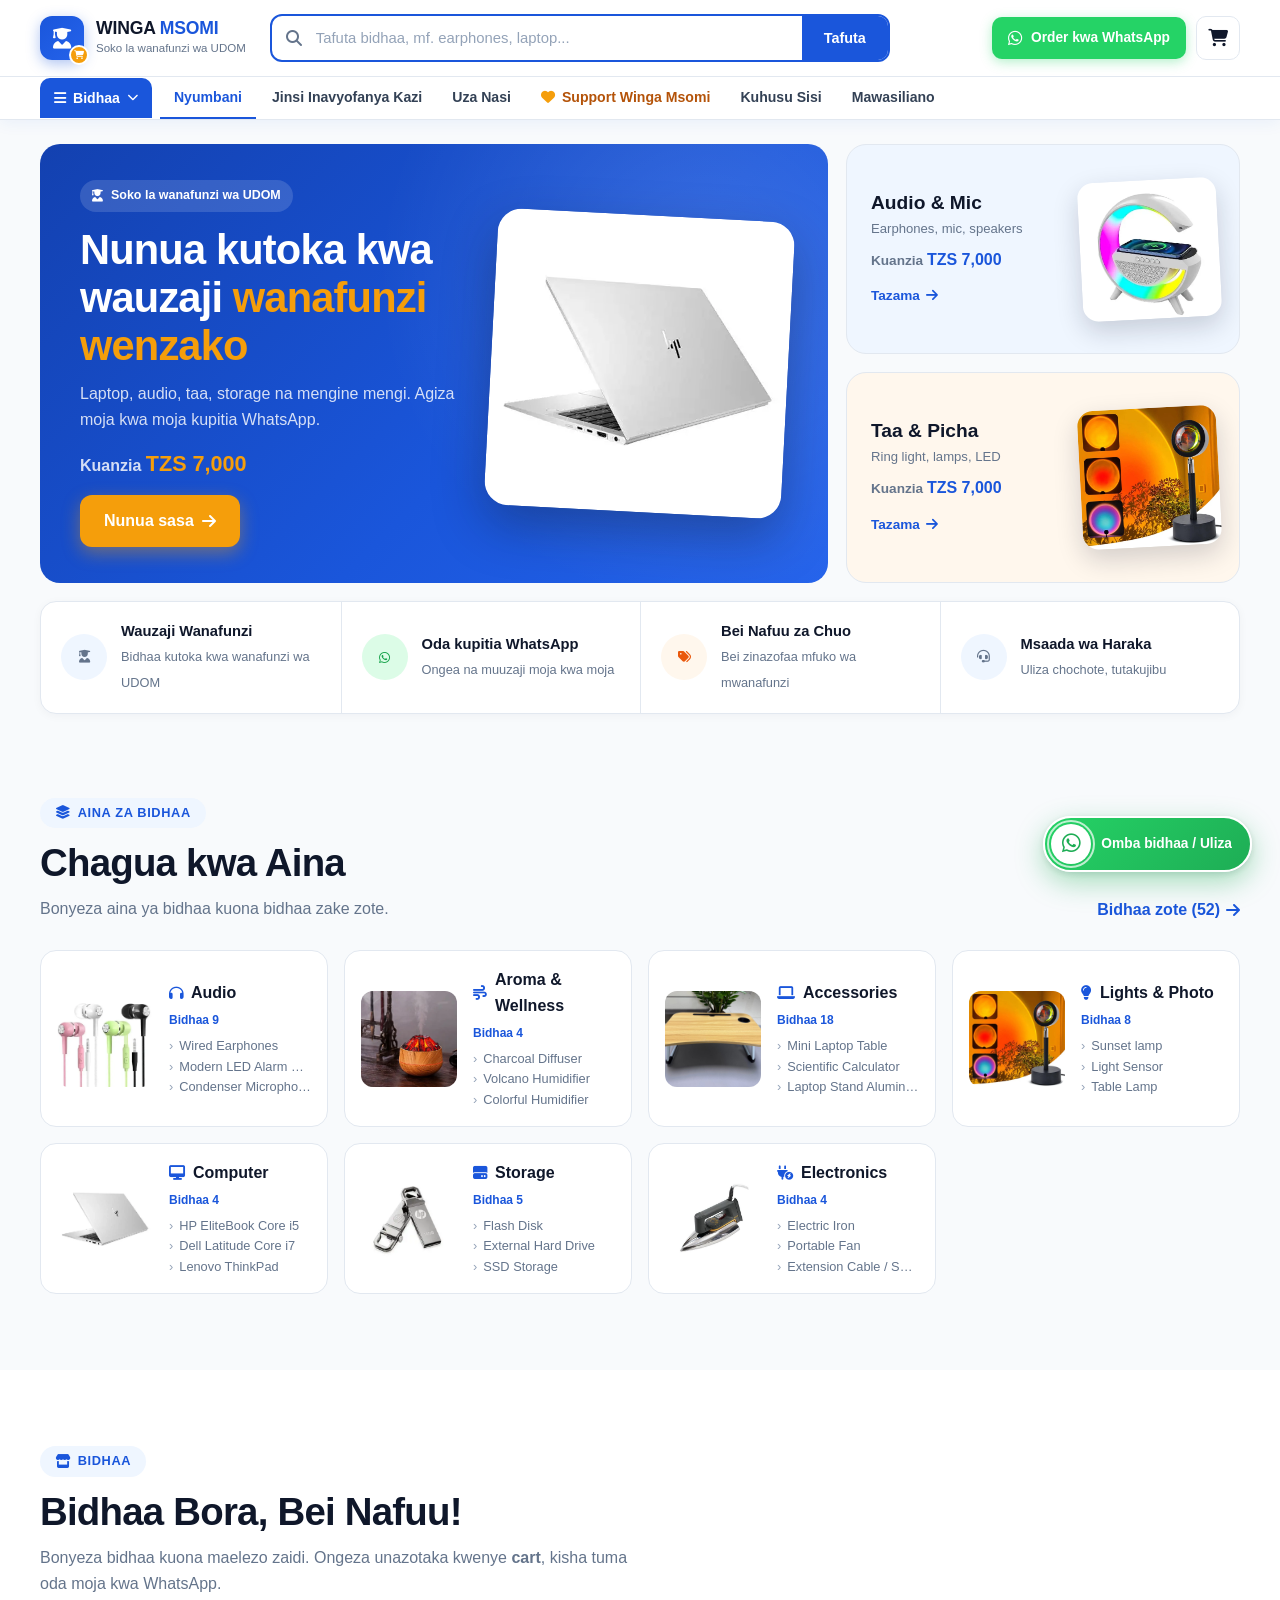
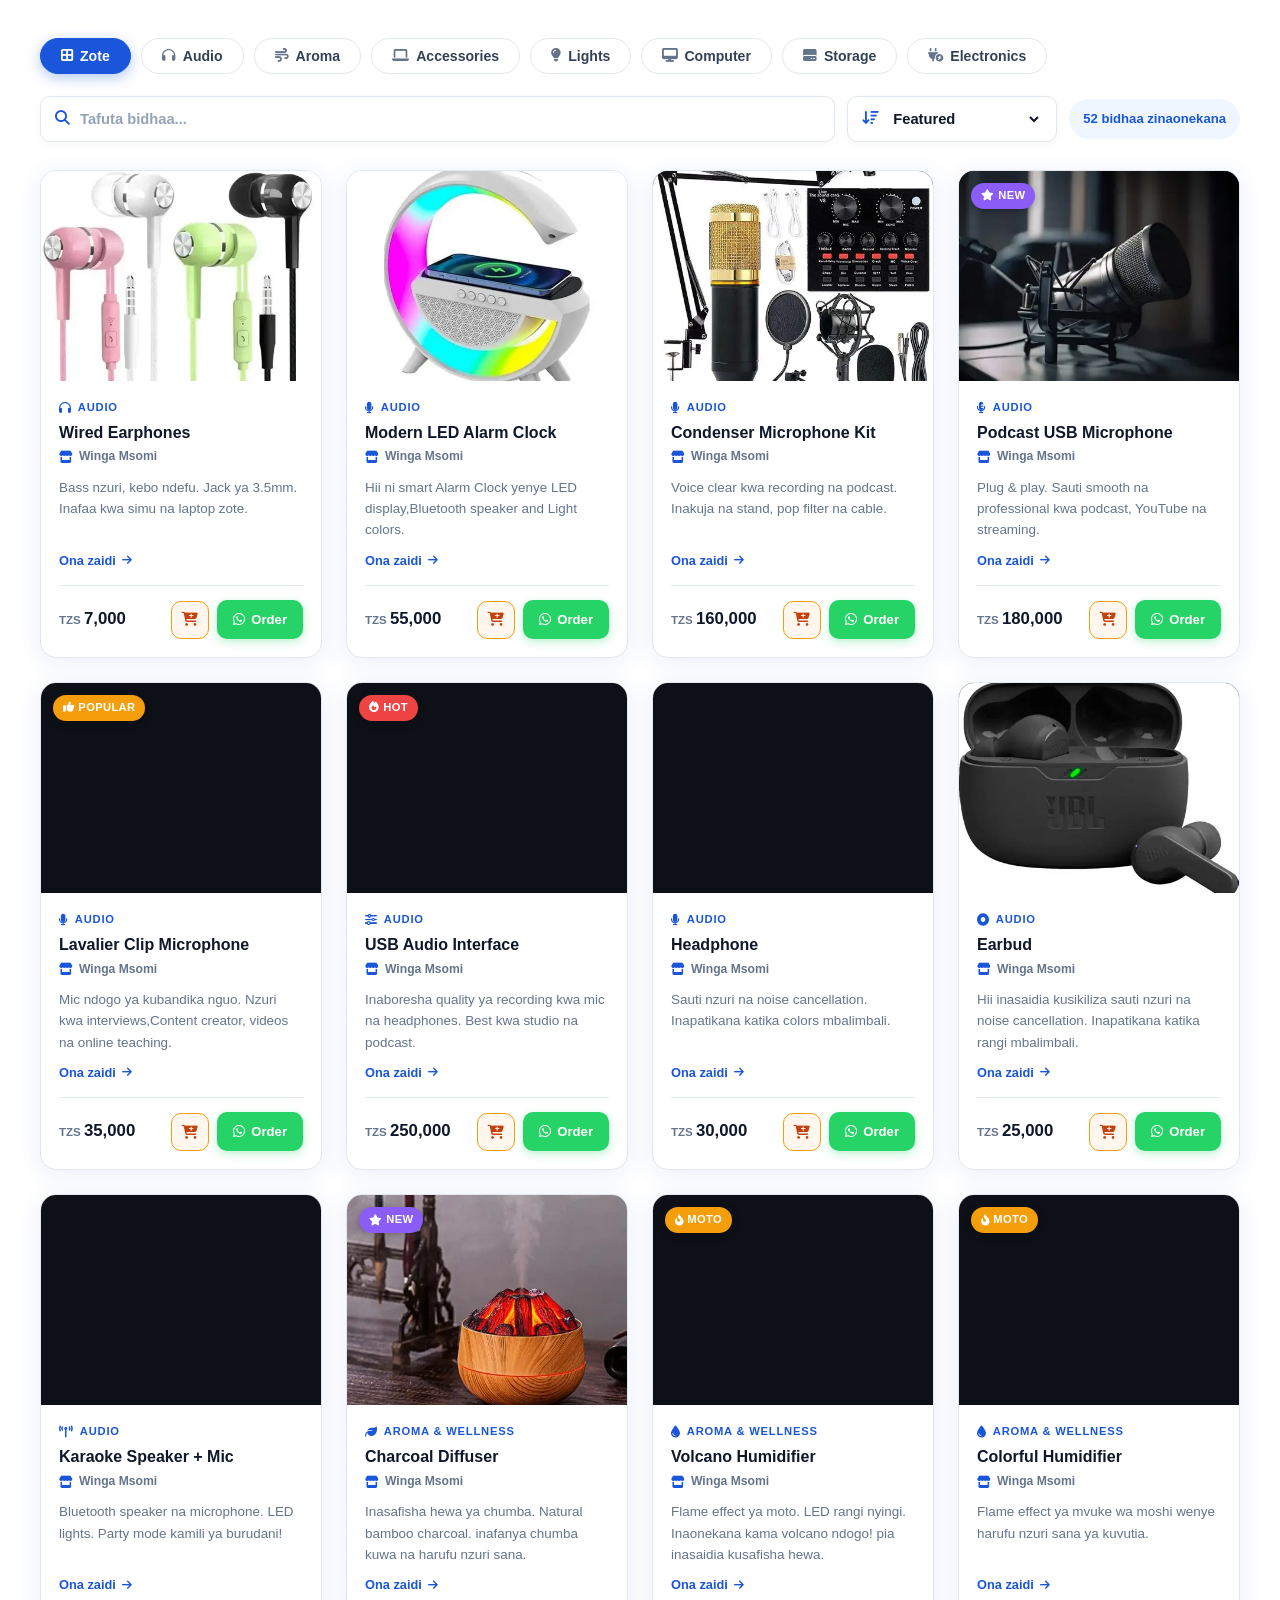
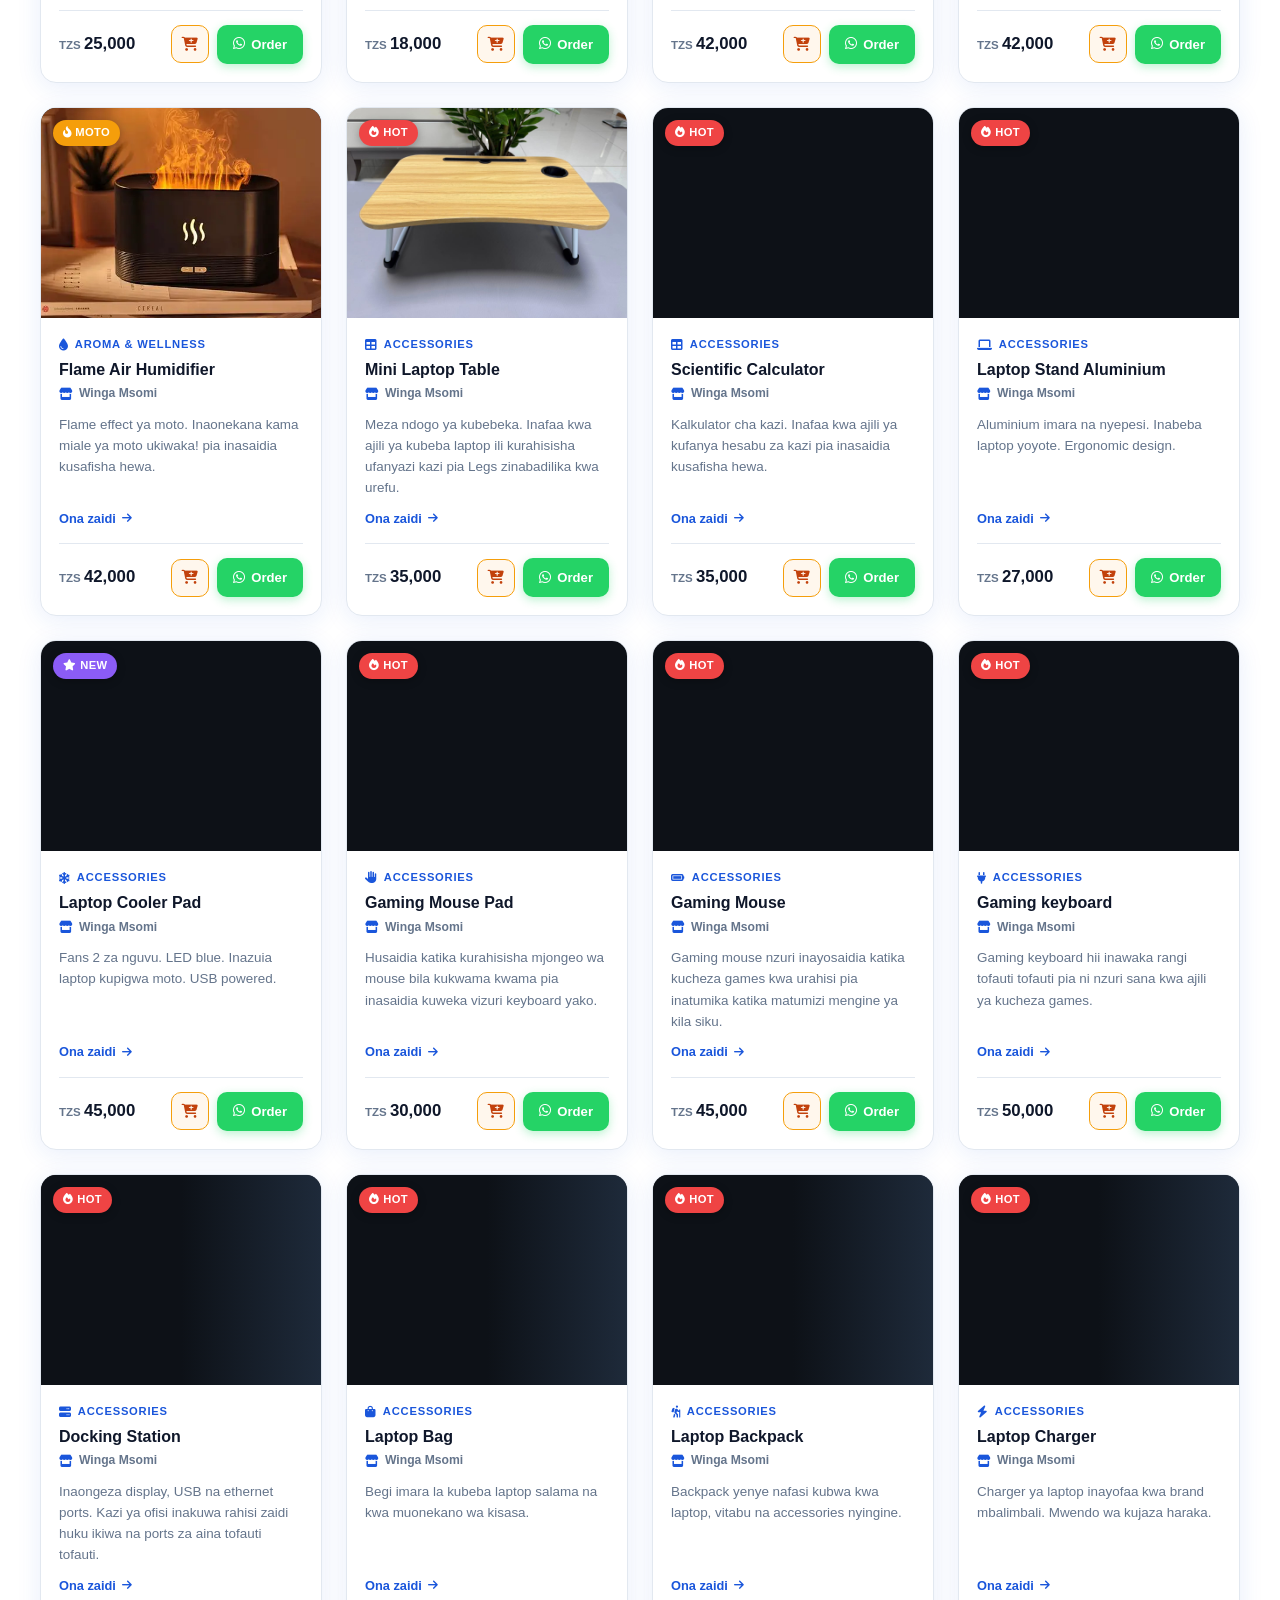
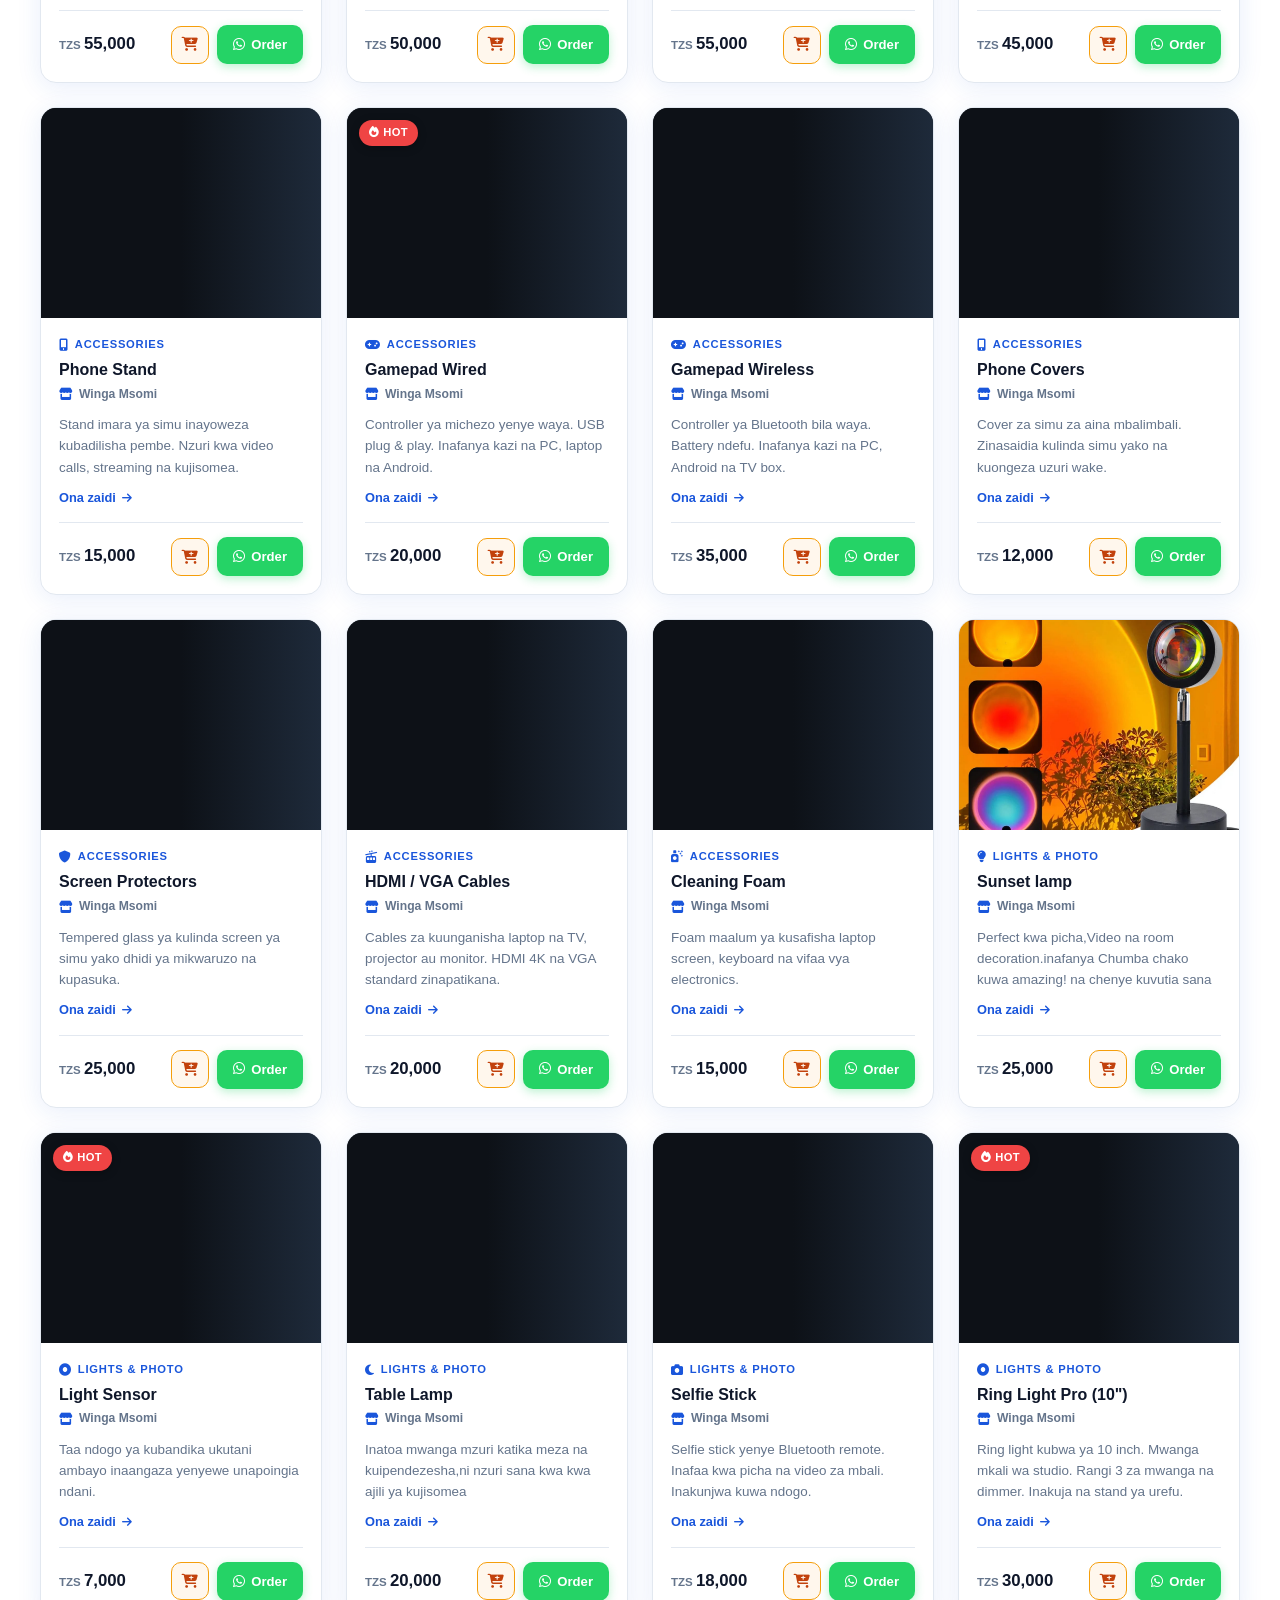
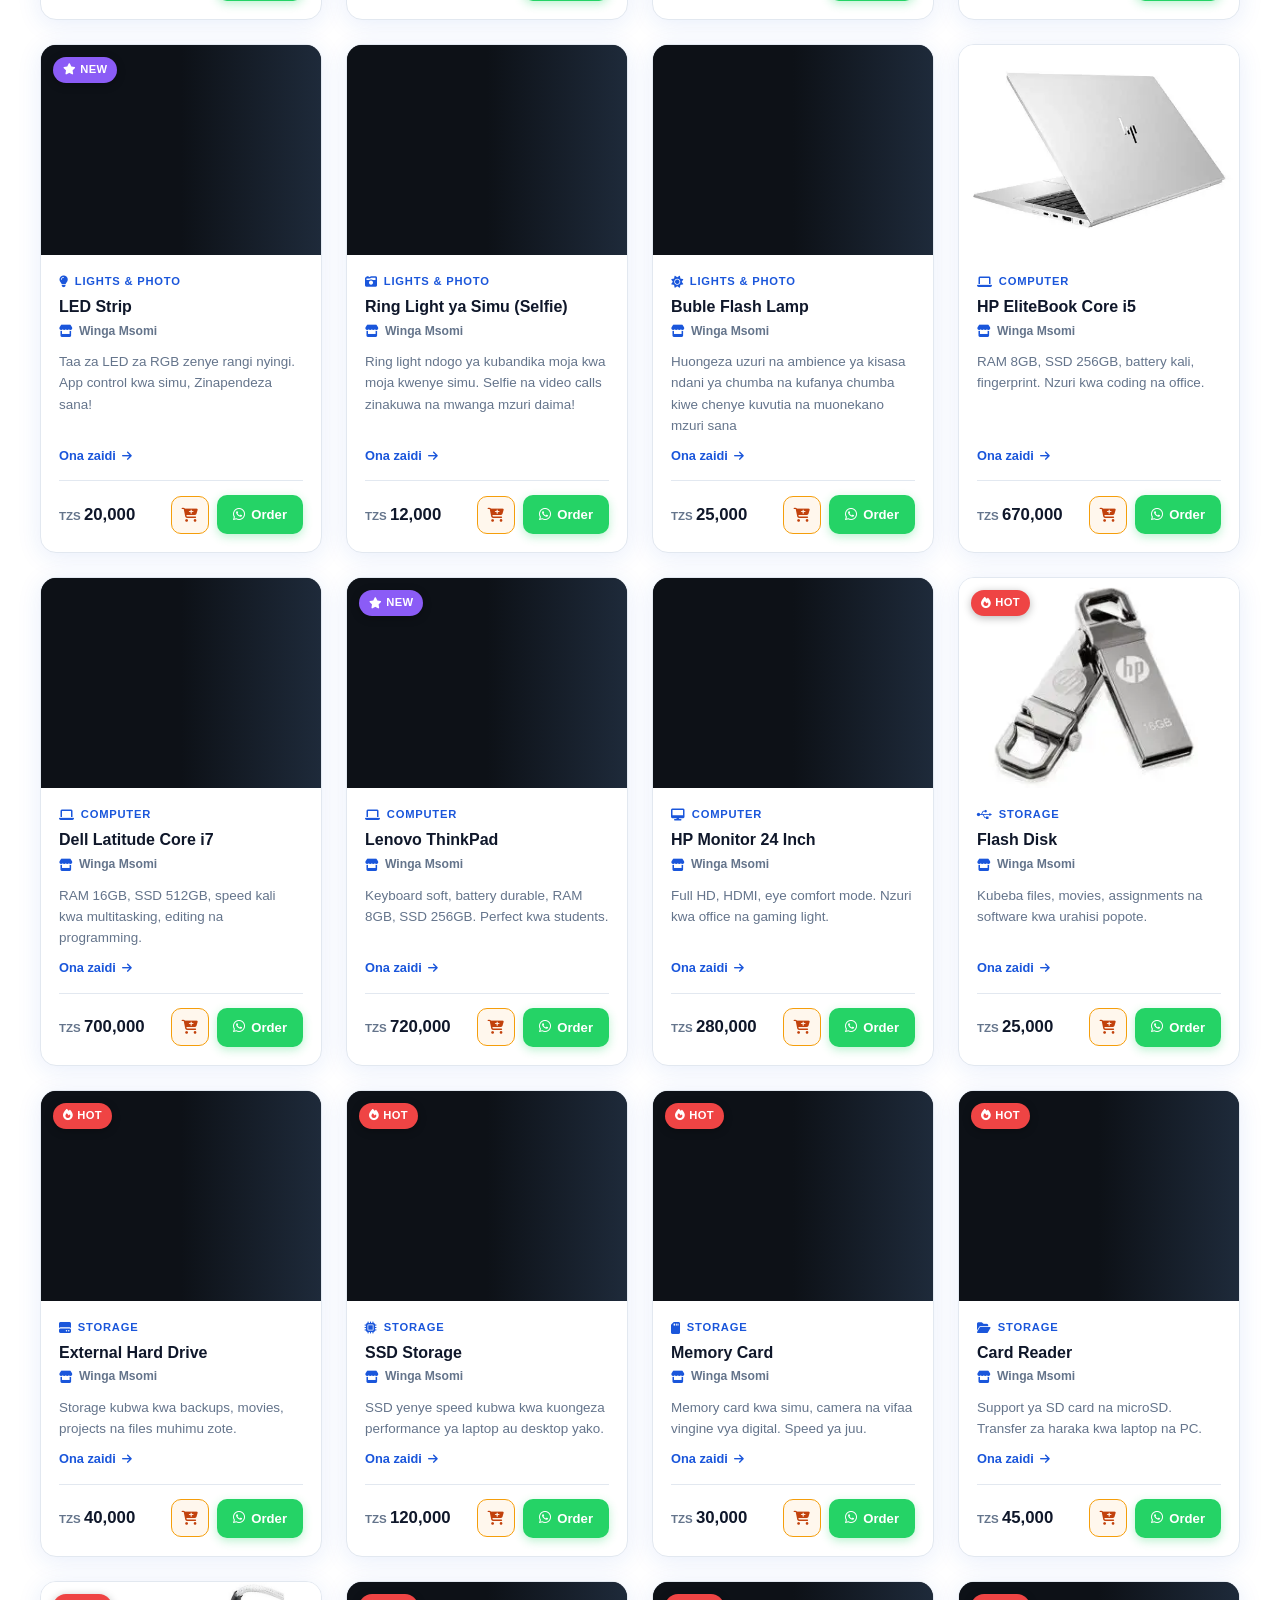
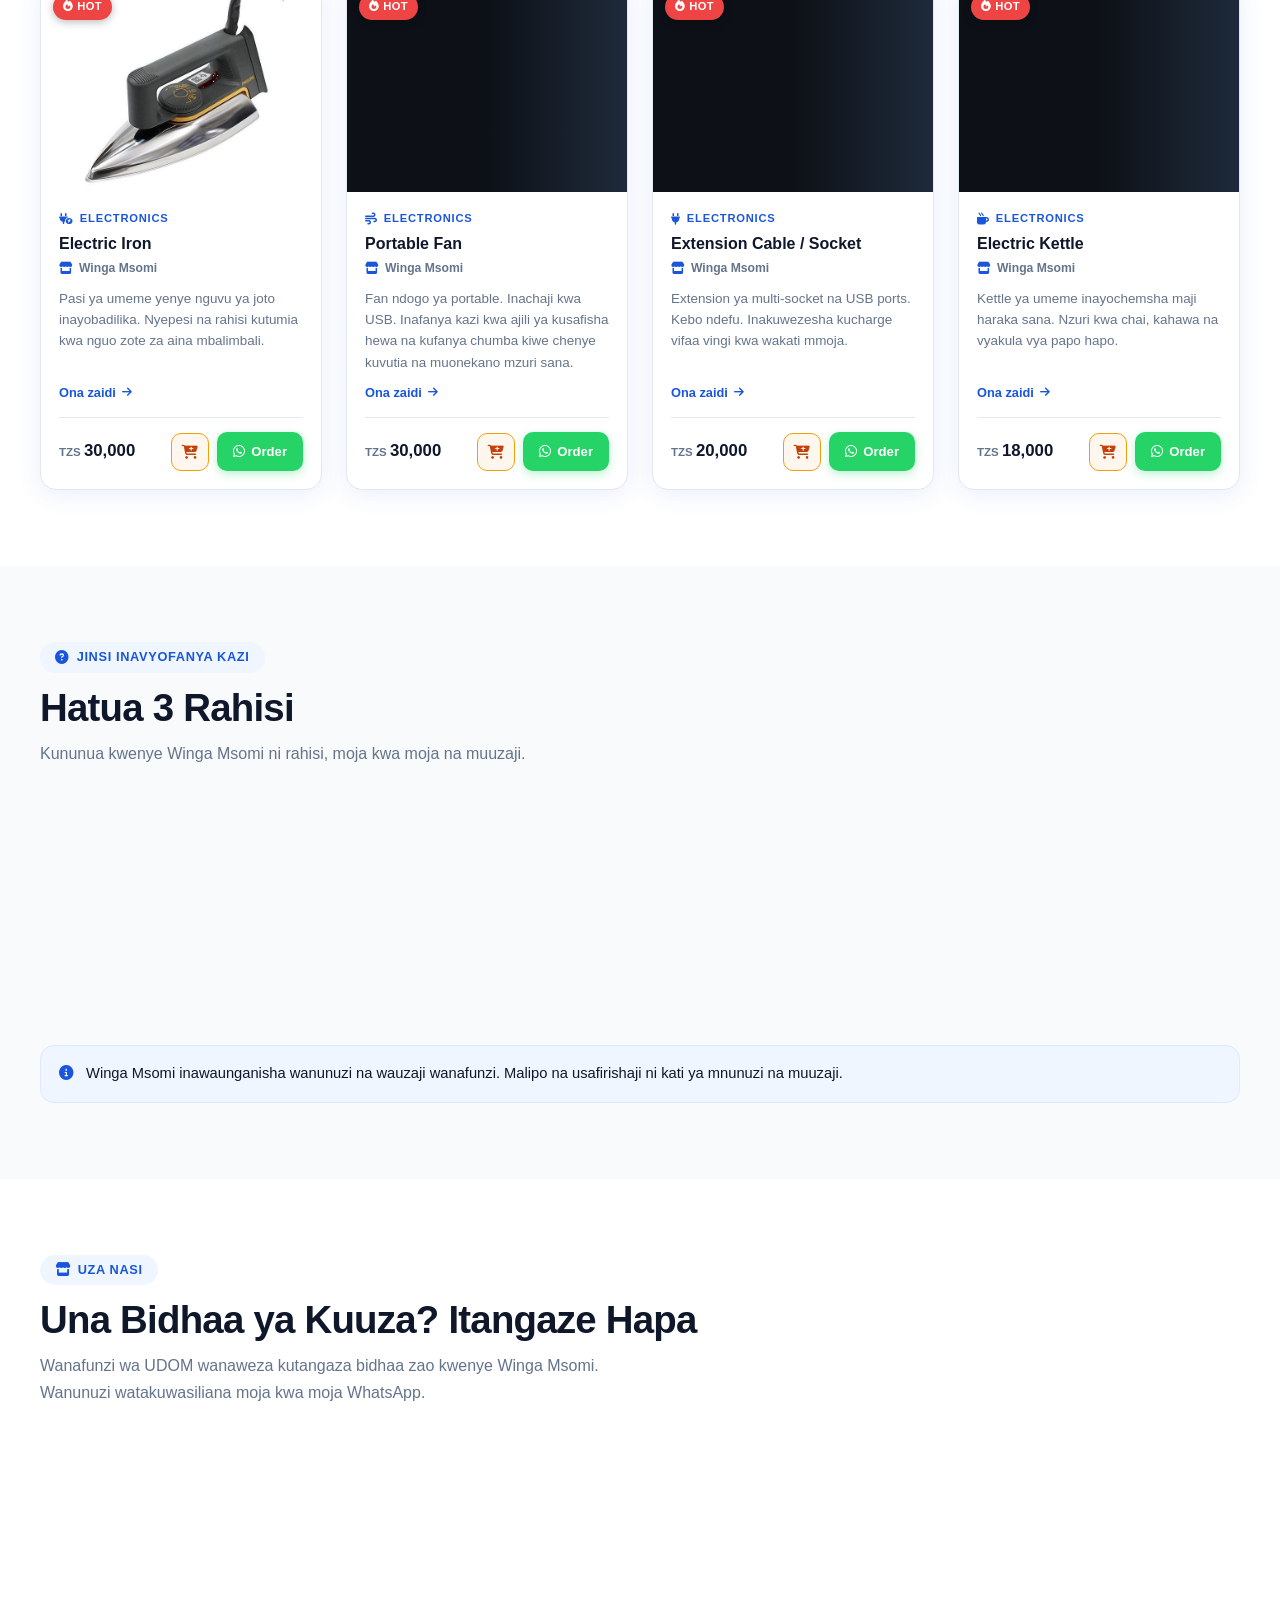
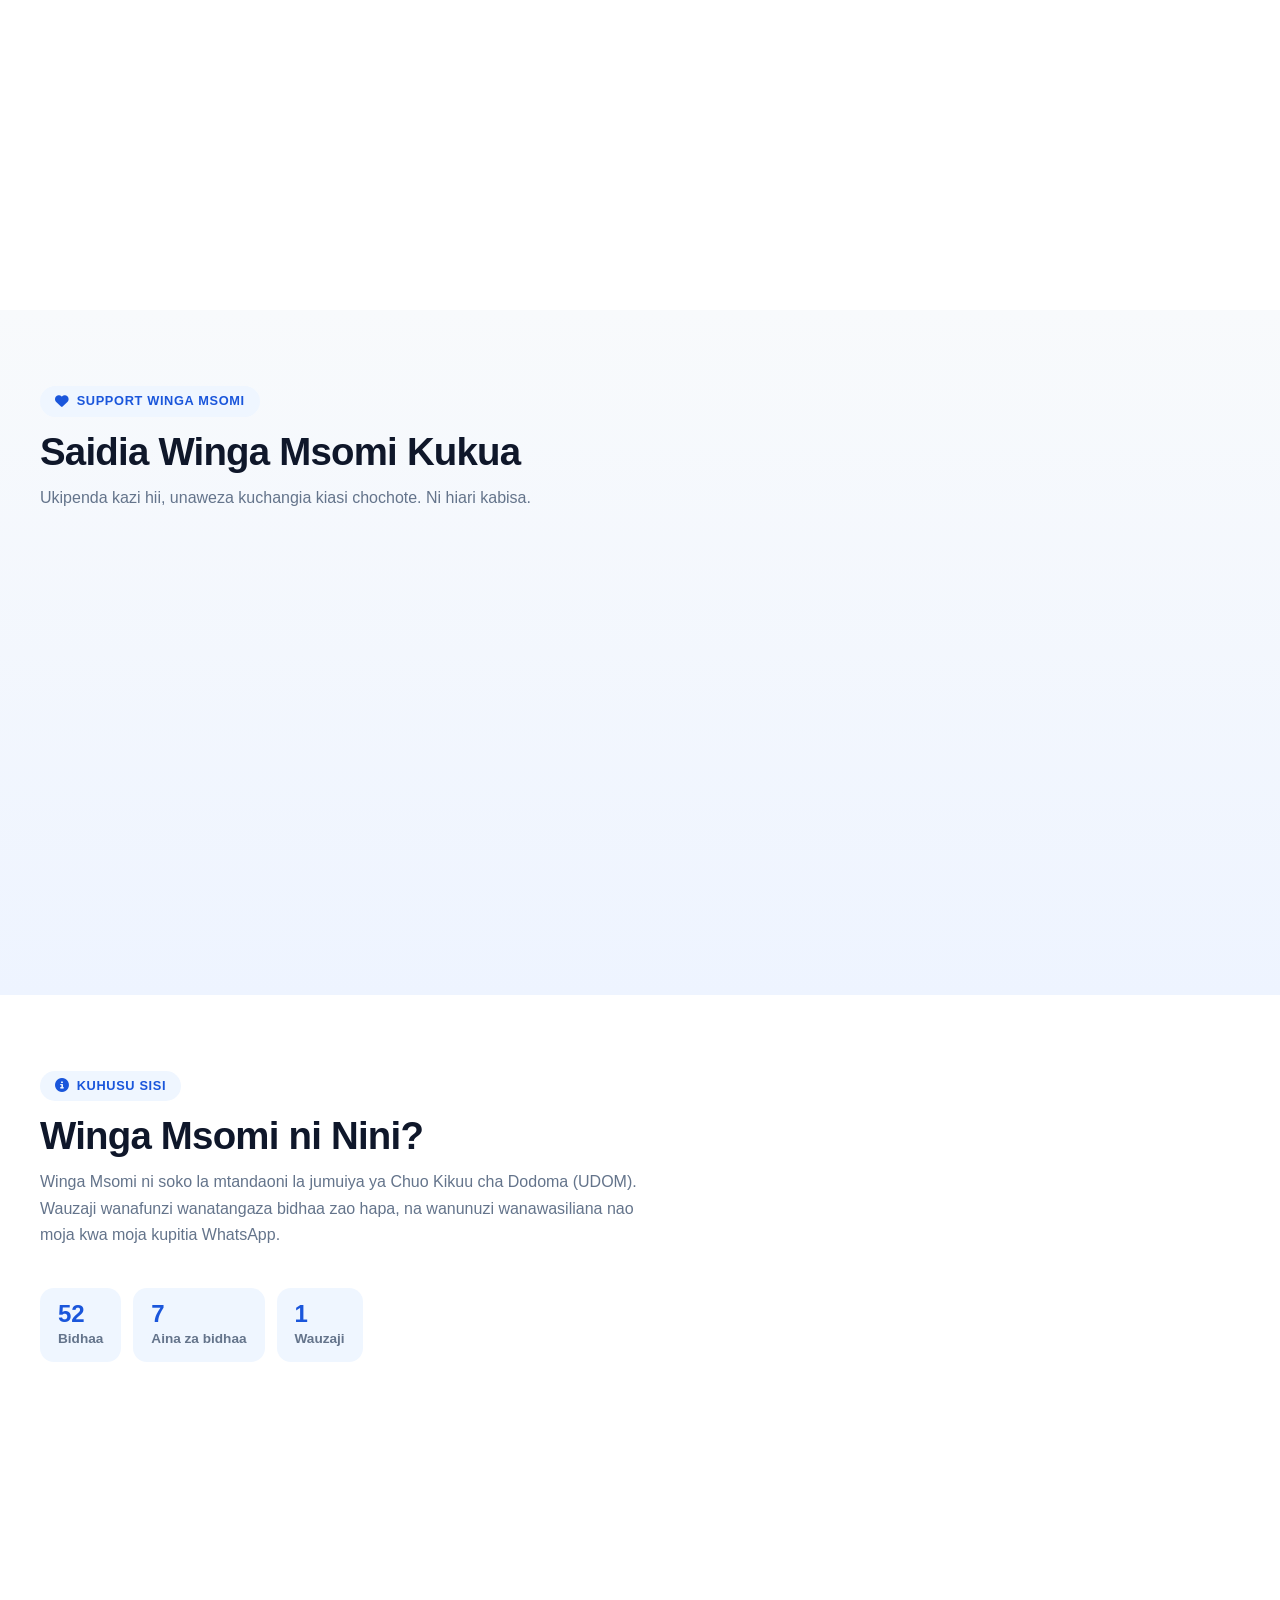
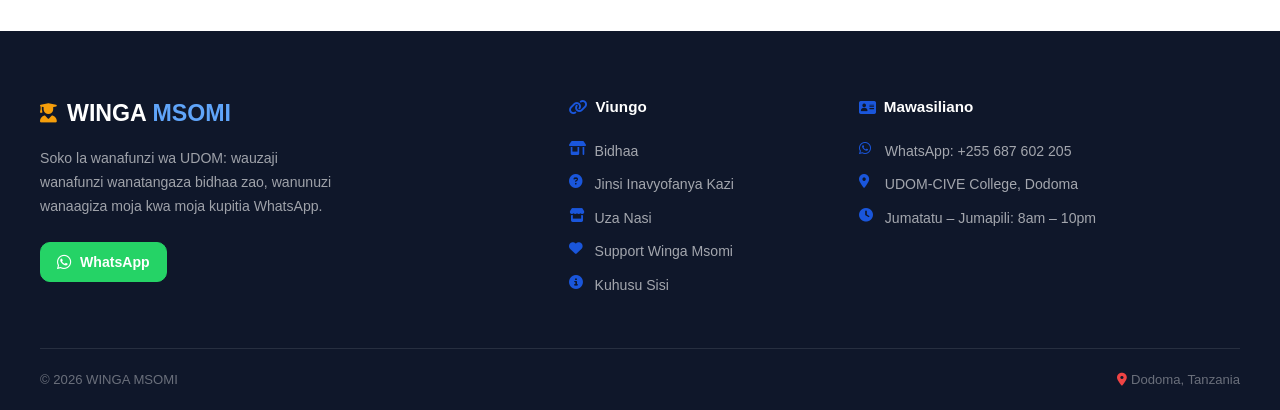
==== index.html @ 388d83bd "Security hardening: CSP, no eval in admin, security headers - Content-Security-Policy meta on index," ====
<!DOCTYPE html>
<html lang="sw">
<head>
  <meta charset="UTF-8"/>
  <!-- Security: only scripts from this site; no inline scripts, no eval -->
  <meta http-equiv="Content-Security-Policy" content="default-src 'self'; script-src 'self'; style-src 'self' https://fonts.googleapis.com https://cdnjs.cloudflare.com; font-src 'self' https://fonts.gstatic.com https://cdnjs.cloudflare.com; img-src 'self' data:; connect-src 'self'; object-src 'none'; base-uri 'self'; form-action 'self'; upgrade-insecure-requests"/>
  <meta name="viewport" content="width=device-width, initial-scale=1.0"/>
  <meta name="theme-color" content="#1A56DB"/>
  <meta name="description" content="WINGA MSOMI - Soko la wanafunzi wa UDOM: bidhaa kutoka kwa wauzaji wanafunzi, agiza moja kwa moja kupitia WhatsApp."/>
  <meta property="og:type" content="website"/>
  <meta property="og:site_name" content="WINGA MSOMI"/>
  <meta property="og:title" content="WINGA MSOMI — Soko la Wanafunzi wa UDOM"/>
  <meta property="og:description" content="Bidhaa kutoka kwa wauzaji wanafunzi wa UDOM. Agiza moja kwa moja kupitia WhatsApp."/>
  <meta property="og:locale" content="sw_TZ"/>
  <title>WINGA MSOMI — Soko la Wanafunzi wa UDOM</title>

  <!-- Google Fonts -->
  <link rel="preconnect" href="https://fonts.googleapis.com"/>
  <link rel="preconnect" href="https://fonts.gstatic.com" crossorigin/>
  <link href="https://fonts.googleapis.com/css2?family=Sora:wght@400;600;700;800;900&family=DM+Sans:wght@400;500;600&display=swap" rel="stylesheet"/>

  <!-- Font Awesome 6 (Free) -->
  <link rel="stylesheet" href="https://cdnjs.cloudflare.com/ajax/libs/font-awesome/6.5.1/css/all.min.css" crossorigin="anonymous" referrerpolicy="no-referrer"/>

  <link rel="icon" type="image/svg+xml" href="images/favicon.svg"/>

  <link rel="icon" type="image/png" href="images/favicon.png"/>
  <link rel="stylesheet" href="css/style.css"/>
</head>
<body>
  <a class="skip-link" href="#products">Ruka hadi kwenye bidhaa</a>


  <!-- ══════════════ HEADER (same markup on product.html, links prefixed with index.html) ══════════════ -->
  <header class="site-header" id="navbar">
    <div class="hd-main">
      <div class="hd-wrap">
        <a href="#home" class="brand" aria-label="WINGA MSOMI - Nyumbani">
          <div class="brand-icon" aria-hidden="true"><i class="fa-solid fa-user-graduate"></i><span class="brand-badge"><i class="fa-solid fa-cart-shopping"></i></span></div>
          <div class="brand-text">
            <span class="brand-name">WINGA <em>MSOMI</em></span>
            <span class="brand-tag">Soko la wanafunzi wa UDOM</span>
          </div>
        </a>

        <form class="hd-search" role="search" action="index.html" autocomplete="off">
          <label for="hdSearch" class="sr-only">Tafuta bidhaa</label>
          <div class="hd-search-box">
            <i class="fa-solid fa-magnifying-glass" aria-hidden="true"></i>
            <input id="hdSearch" name="q" type="search" placeholder="Tafuta bidhaa, mf. earphones, laptop..."
                   role="combobox" aria-expanded="false" aria-controls="hdSuggest" aria-autocomplete="list"/>
            <button type="submit" class="hd-search-btn">Tafuta</button>
          </div>
          <ul id="hdSuggest" class="hd-suggest" role="listbox" aria-label="Mapendekezo ya bidhaa" hidden></ul>
        </form>

        <div class="hd-actions">
          <a href="#" data-wa="headerOrder" class="hd-wa" target="_blank" rel="noopener" aria-label="Order kwa WhatsApp">
            <i class="fa-brands fa-whatsapp" aria-hidden="true"></i><span class="hd-wa-text">Order kwa WhatsApp</span>
          </a>
          <button type="button" class="nav-cart" data-cart-open aria-controls="cartDrawer" aria-expanded="false" aria-label="Fungua cart">
            <i class="fa-solid fa-cart-shopping" aria-hidden="true"></i>
            <span class="cart-badge" data-cart-count hidden>0</span>
          </button>
          <button type="button" class="hamburger" id="ham" aria-label="Fungua menyu" aria-expanded="false" aria-controls="mobMenu">
            <span></span><span></span><span></span>
          </button>
        </div>
      </div>
    </div>

    <nav class="hd-nav" aria-label="Menyu kuu">
      <div class="hd-wrap">
        <ul class="hd-links">
          <li class="hd-dd">
            <button type="button" class="hd-dd-btn" aria-expanded="false" aria-controls="catMenu">
              <i class="fa-solid fa-bars" aria-hidden="true"></i> Bidhaa <i class="fa-solid fa-chevron-down" aria-hidden="true"></i>
            </button>
            <ul class="hd-dd-menu" id="catMenu" data-cat-menu hidden></ul>
          </li>
          <li><a href="#home">Nyumbani</a></li>
          <li><a href="#jinsi">Jinsi Inavyofanya Kazi</a></li>
          <li><a href="#uza">Uza Nasi</a></li>
          <li><a href="#support" class="hd-support"><i class="fa-solid fa-heart" aria-hidden="true"></i> Support Winga Msomi</a></li>
          <li><a href="#kuhusu">Kuhusu Sisi</a></li>
          <li><a href="#contact">Mawasiliano</a></li>
        </ul>
      </div>
    </nav>

    <div class="mob-menu" id="mobMenu" role="navigation" aria-label="Menyu ya simu">
      <a href="#home"><i class="fa-solid fa-house"></i> Nyumbani</a>
      <span class="mob-label">Aina za bidhaa</span>
      <div class="mob-cats" data-cat-menu></div>
      <a href="#jinsi"><i class="fa-solid fa-circle-question"></i> Jinsi Inavyofanya Kazi</a>
      <a href="#uza"><i class="fa-solid fa-store"></i> Uza Nasi</a>
      <a href="#support"><i class="fa-solid fa-heart"></i> Support Winga Msomi</a>
      <a href="#kuhusu"><i class="fa-solid fa-circle-info"></i> Kuhusu Sisi</a>
      <a href="#contact"><i class="fa-solid fa-phone"></i> Mawasiliano</a>
      <a href="#" data-wa="headerOrder" target="_blank" rel="noopener" class="mob-wa-btn">
        <i class="fa-brands fa-whatsapp"></i> Order kwa WhatsApp
      </a>
    </div>
  </header>

  <main>
    <!-- ══════════════ HERO + BENEFITS (from js/data/banners.js and site.js) ══════════════ -->
    <section id="home" class="home-top" aria-label="Karibu Winga Msomi">
      <div class="hero-grid" id="heroGrid"></div>
      <div class="benefits" id="benefits" aria-label="Kwa nini Winga Msomi"></div>
    </section>

    <!-- ══════════════ TOP CATEGORIES ══════════════ -->
    <section class="sec" id="categories" aria-labelledby="catTitle">
      <div class="sec-inner">
        <div class="sec-head">
          <div>
            <p class="sec-tag"><i class="fa-solid fa-layer-group" aria-hidden="true"></i> Aina za Bidhaa</p>
            <h2 class="sec-title" id="catTitle">Chagua kwa Aina</h2>
            <p class="sec-sub">Bonyeza aina ya bidhaa kuona bidhaa zake zote.</p>
          </div>
          <a class="sec-link" href="#products"><span>Bidhaa zote (<span data-count-of="products"></span>)</span> <i class="fa-solid fa-arrow-right" aria-hidden="true"></i></a>
        </div>
        <div class="cat-cards" id="catCards"></div>
      </div>
    </section>

    <!-- ══════════════ PRODUCTS ══════════════ -->
    <section class="sec sec-alt" id="products" aria-labelledby="productsTitle">
      <div class="sec-inner">
        <p class="sec-tag"><i class="fa-solid fa-store" aria-hidden="true"></i> Bidhaa</p>
        <h2 class="sec-title" id="productsTitle">Bidhaa Bora, Bei Nafuu!</h2>
        <p class="sec-sub">
          Bonyeza bidhaa kuona maelezo zaidi. Ongeza unazotaka kwenye <strong>cart</strong>,
          kisha tuma oda moja kwa WhatsApp.
        </p>

        <!-- Category Filter -->
        <div class="cat-bar" role="group" aria-label="Chagua aina ya bidhaa">
          <!-- Buttons rendered from js/data/categories.js -->
        </div>

        <div class="shop-tools">
          <label class="shop-search" for="productSearch">
            <i class="fa-solid fa-magnifying-glass" aria-hidden="true"></i>
            <span class="sr-only">Tafuta ndani ya bidhaa</span>
            <input id="productSearch" type="search" placeholder="Tafuta bidhaa..." autocomplete="off"/>
          </label>
          <label class="shop-sort" for="productSort">
            <i class="fa-solid fa-arrow-down-wide-short" aria-hidden="true"></i>
            <span class="sr-only">Panga bidhaa</span>
            <select id="productSort">
              <option value="featured">Featured</option>
              <option value="name-asc">Jina A-Z</option>
              <option value="price-asc">Bei ndogo kwanza</option>
              <option value="price-desc">Bei kubwa kwanza</option>
            </select>
          </label>
          <span class="shop-count" id="productCount" aria-live="polite"></span>
        </div>

        <!-- Product Grid -->
        <div class="pgrid" id="pgrid">
          <!-- Cards are rendered from js/data/products.js by js/render.js -->
          <noscript><p>Washa JavaScript ili kuona bidhaa, au wasiliana nasi WhatsApp.</p></noscript>
        </div>
      </div>
    </section>

    <!-- ══════════════ HOW IT WORKS ══════════════ -->
    <section class="sec" id="jinsi" aria-labelledby="howTitle">
      <div class="sec-inner">
        <p class="sec-tag"><i class="fa-solid fa-circle-question" aria-hidden="true"></i> Jinsi Inavyofanya Kazi</p>
        <h2 class="sec-title" id="howTitle">Hatua 3 Rahisi</h2>
        <p class="sec-sub">Kununua kwenye Winga Msomi ni rahisi, moja kwa moja na muuzaji.</p>

        <div class="steps">
          <div class="step reveal">
            <span class="step-num" aria-hidden="true">1</span>
            <div class="step-icon"><i class="fa-solid fa-hand-pointer" aria-hidden="true"></i></div>
            <h3>Chagua bidhaa</h3>
            <p>Tafuta au chagua aina ya bidhaa. Fungua bidhaa kuona picha, bei na maelezo, kisha iongeze kwenye cart.</p>
          </div>
          <div class="step reveal">
            <span class="step-num" aria-hidden="true">2</span>
            <div class="step-icon"><i class="fa-brands fa-whatsapp" aria-hidden="true"></i></div>
            <h3>Wasiliana na muuzaji WhatsApp</h3>
            <p>Bonyeza "Agiza Sasa" au "Tuma Oda". Ujumbe wenye bidhaa zako unafunguka WhatsApp, tayari kutumwa.</p>
          </div>
          <div class="step reveal">
            <span class="step-num" aria-hidden="true">3</span>
            <div class="step-icon"><i class="fa-solid fa-handshake" aria-hidden="true"></i></div>
            <h3>Kubaliana bei, malipo na kupokea bidhaa</h3>
            <p>Mnakubaliana na muuzaji jinsi ya kulipa na kupokea bidhaa. Kagua bidhaa kabla ya kulipa.</p>
          </div>
        </div>

        <p class="note-box">
          <i class="fa-solid fa-circle-info" aria-hidden="true"></i>
          <span>Winga Msomi inawaunganisha wanunuzi na wauzaji wanafunzi. Malipo na usafirishaji ni kati ya mnunuzi na muuzaji.</span>
        </p>
      </div>
    </section>

    <!-- ══════════════ SELL WITH US ══════════════ -->
    <section class="sec sec-alt" id="uza" aria-labelledby="sellTitle">
      <div class="sec-inner">
        <p class="sec-tag"><i class="fa-solid fa-store" aria-hidden="true"></i> Uza Nasi</p>
        <h2 class="sec-title" id="sellTitle">Una Bidhaa ya Kuuza? Itangaze Hapa</h2>
        <p class="sec-sub">Wanafunzi wa UDOM wanaweza kutangaza bidhaa zao kwenye Winga Msomi. Wanunuzi watakuwasiliana moja kwa moja WhatsApp.</p>

        <div class="two-col">
          <div class="panel reveal">
            <h3><i class="fa-solid fa-user-graduate" aria-hidden="true"></i> Nani anaweza kuuza?</h3>
            <ul class="tick-list dots">
              <li><i class="fa-solid fa-circle-check" aria-hidden="true"></i> Mwanafunzi wa UDOM mwenye bidhaa halali ya kuuza.</li>
              <li><i class="fa-solid fa-circle-check" aria-hidden="true"></i> Bidhaa mpya au iliyotumika, ilimradi maelezo ni ya kweli.</li>
            </ul>

            <h3><i class="fa-solid fa-paper-plane" aria-hidden="true"></i> Tutumie nini?</h3>
            <ul class="tick-list dots">
              <li><i class="fa-solid fa-camera" aria-hidden="true"></i> Picha safi 2–4 za bidhaa yenyewe.</li>
              <li><i class="fa-solid fa-tag" aria-hidden="true"></i> Jina la bidhaa na bei (TZS).</li>
              <li><i class="fa-solid fa-align-left" aria-hidden="true"></i> Maelezo mafupi na hali yake (mpya au imetumika).</li>
              <li><i class="fa-brands fa-whatsapp" aria-hidden="true"></i> Namba yako ya WhatsApp ambayo wanunuzi watatumia.</li>
              <li><i class="fa-solid fa-location-dot" aria-hidden="true"></i> Chuo/hostel ulipo.</li>
            </ul>
          </div>

          <div class="panel panel-accent reveal">
            <h3><i class="fa-solid fa-list-check" aria-hidden="true"></i> Checklist ya muuzaji</h3>
            <ul class="tick-list">
              <li><i class="fa-solid fa-check" aria-hidden="true"></i> Bidhaa ni yako na ni halali.</li>
              <li><i class="fa-solid fa-check" aria-hidden="true"></i> Picha ni za bidhaa halisi unayouza.</li>
              <li><i class="fa-solid fa-check" aria-hidden="true"></i> Bei na maelezo ni ya kweli.</li>
              <li><i class="fa-solid fa-check" aria-hidden="true"></i> Utawajibu wanunuzi WhatsApp kwa wakati.</li>
              <li><i class="fa-solid fa-check" aria-hidden="true"></i> Mnunuzi ataruhusiwa kukagua bidhaa kabla ya kulipa.</li>
              <li><i class="fa-solid fa-check" aria-hidden="true"></i> Utatujulisha bidhaa ikiuzwa ili tuiondoe.</li>
            </ul>
            <a href="#" data-wa="sell" class="btn-big-wa" target="_blank" rel="noopener">
              <i class="fa-brands fa-whatsapp" aria-hidden="true"></i> Tuma bidhaa yako WhatsApp
            </a>
            <p class="small-note">Ujumbe ulioandaliwa utafunguka WhatsApp. Jaza taarifa zako kisha tuma picha.</p>
          </div>
        </div>
      </div>
    </section>

    <!-- ══════════════ SUPPORT WINGA MSOMI (voluntary) ══════════════ -->
    <section class="sec sec-support" id="support" aria-labelledby="supportTitle">
      <div class="sec-inner">
        <p class="sec-tag"><i class="fa-solid fa-heart" aria-hidden="true"></i> Support Winga Msomi</p>
        <h2 class="sec-title" id="supportTitle">Saidia Winga Msomi Kukua</h2>
        <p class="sec-sub">Ukipenda kazi hii, unaweza kuchangia kiasi chochote. Ni hiari kabisa.</p>

        <div class="two-col">
          <div class="panel reveal">
            <span class="optional-badge"><i class="fa-solid fa-hand-holding-heart" aria-hidden="true"></i> Hiari, si lazima</span>
            <ul class="tick-list">
              <li><i class="fa-solid fa-check" aria-hidden="true"></i> Mchango huu ni <strong>tofauti na kununua bidhaa</strong>. Malipo ya bidhaa ni kati yako na muuzaji.</li>
              <li><i class="fa-solid fa-check" aria-hidden="true"></i> <strong>Huhitaji kuchangia</strong> ili kutazama bidhaa au kuagiza.</li>
            </ul>
            <h3><i class="fa-solid fa-seedling" aria-hidden="true"></i> Mchango wako unasaidia</h3>
            <ul class="tick-list dots">
              <li><i class="fa-solid fa-server" aria-hidden="true"></i> Gharama za kuendesha website (hosting).</li>
              <li><i class="fa-solid fa-screwdriver-wrench" aria-hidden="true"></i> Maboresho ya website ili iwe rahisi zaidi kutumia.</li>
              <li><i class="fa-solid fa-users" aria-hidden="true"></i> Kuwafikia na kuwasaidia wauzaji wanafunzi wengi zaidi.</li>
            </ul>
          </div>

          <div class="panel reveal">
            <h3><i class="fa-solid fa-mobile-screen-button" aria-hidden="true"></i> Jinsi ya kuchangia</h3>
            <div class="pay-box">
              <div class="pay-row"><span>Mtandao</span><strong data-support="networkName"></strong></div>
              <div class="pay-row">
                <span>Namba</span>
                <strong><span data-support="number"></span>
                  <button type="button" class="copy-btn" data-copy="number" aria-label="Nakili namba ya kuchangia">
                    <i class="fa-regular fa-copy" aria-hidden="true"></i> Nakili</button></strong>
              </div>
              <div class="pay-row"><span>Jina</span><strong data-support="accountName"></strong></div>
            </div>
            <p class="note-box">
              <i class="fa-solid fa-shield-halved" aria-hidden="true"></i>
              <span>Kabla ya kuthibitisha muamala, hakikisha jina linaloonekana ni <strong data-support="accountName"></strong>. Winga Msomi haitakuomba nywila au PIN yako.</span>
            </p>
          </div>
        </div>
      </div>
    </section>

    <!-- ══════════════ ABOUT ══════════════ -->
    <section class="sec sec-alt" id="kuhusu" aria-labelledby="aboutTitle">
      <div class="sec-inner">
        <p class="sec-tag"><i class="fa-solid fa-circle-info" aria-hidden="true"></i> Kuhusu Sisi</p>
        <h2 class="sec-title" id="aboutTitle">Winga Msomi ni Nini?</h2>
        <p class="sec-sub">
          Winga Msomi ni soko la mtandaoni la jumuiya ya Chuo Kikuu cha Dodoma (UDOM). Wauzaji wanafunzi wanatangaza
          bidhaa zao hapa, na wanunuzi wanawasiliana nao moja kwa moja kupitia WhatsApp.
        </p>

        <!-- Numbers are computed from js/data (never typed by hand) -->
        <div class="about-stats">
          <div class="about-stat"><strong data-count-of="products"></strong>Bidhaa</div>
          <div class="about-stat"><strong data-count-of="categories"></strong>Aina za bidhaa</div>
          <div class="about-stat"><strong data-count-of="sellers"></strong>Wauzaji</div>
        </div>

        <div class="about-grid">
          <div class="panel reveal">
            <h3><i class="fa-solid fa-circle-check" aria-hidden="true"></i> Tunachofanya</h3>
            <p>Tunaonyesha bidhaa za wauzaji wanafunzi mahali pamoja na kurahisisha kuwasiliana nao kupitia WhatsApp.</p>
          </div>
          <div class="panel reveal">
            <h3><i class="fa-solid fa-circle-xmark" aria-hidden="true"></i> Tusichofanya</h3>
            <p>Hatumiliki stock, hatupokei malipo ya bidhaa na hatusafirishi bidhaa. Hayo ni makubaliano kati ya mnunuzi na muuzaji.</p>
          </div>
          <div class="panel reveal">
            <h3><i class="fa-solid fa-bullseye" aria-hidden="true"></i> Lengo letu</h3>
            <p>Kurahisisha wanafunzi wa UDOM kununua na kuuza bidhaa ndani ya jumuiya ya chuo, kwa bei nafuu.</p>
          </div>
        </div>
      </div>
    </section>
  </main>

  <!-- ══════════════ FOOTER (Mawasiliano) ══════════════ -->
  <footer id="contact" aria-label="Mawasiliano">
    <div class="ft-grid">
      <div class="ft-brand">
        <h2><i class="fa-solid fa-user-graduate" aria-hidden="true"></i> <span>WINGA <em>MSOMI</em></span></h2>
        <p>Soko la wanafunzi wa UDOM: wauzaji wanafunzi wanatangaza bidhaa zao, wanunuzi wanaagiza moja kwa moja kupitia WhatsApp.</p>
        <div class="socials">
          <a class="soc whatsapp soc-wide" href="#" data-wa data-wa-text="" target="_blank" rel="noopener">
            <i class="fa-brands fa-whatsapp" aria-hidden="true"></i> WhatsApp
          </a>
        </div>
      </div>

      <div class="ft-col">
        <h3 class="ft-h"><i class="fa-solid fa-link" aria-hidden="true"></i> Viungo</h3>
        <ul>
          <li><a href="#products"><i class="fa-solid fa-shop" aria-hidden="true"></i> Bidhaa</a></li>
          <li><a href="#jinsi"><i class="fa-solid fa-circle-question" aria-hidden="true"></i> Jinsi Inavyofanya Kazi</a></li>
          <li><a href="#uza"><i class="fa-solid fa-store" aria-hidden="true"></i> Uza Nasi</a></li>
          <li><a href="#support"><i class="fa-solid fa-heart" aria-hidden="true"></i> Support Winga Msomi</a></li>
          <li><a href="#kuhusu"><i class="fa-solid fa-circle-info" aria-hidden="true"></i> Kuhusu Sisi</a></li>
        </ul>
      </div>

      <div class="ft-col">
        <h3 class="ft-h"><i class="fa-solid fa-address-card" aria-hidden="true"></i> Mawasiliano</h3>
        <ul>
          <li><a href="#" data-wa data-wa-text="" target="_blank" rel="noopener"><i class="fa-brands fa-whatsapp" aria-hidden="true"></i> <span>WhatsApp: <span data-wa-display></span></span></a></li>
          <li><div class="ct-item"><i class="fa-solid fa-location-dot" aria-hidden="true"></i><span>UDOM-CIVE College, Dodoma</span></div></li>
          <li><div class="ct-item"><i class="fa-solid fa-clock" aria-hidden="true"></i><span>Jumatatu – Jumapili: 8am – 10pm</span></div></li>
        </ul>
      </div>
    </div>

    <div class="ft-btm">
      <span>© 2026 WINGA MSOMI</span>
      <span><i class="fa-solid fa-location-dot" aria-hidden="true"></i> Dodoma, Tanzania</span>
    </div>
  </footer>

  <!-- ══════════════ FLOATING "ASK / REQUEST" BUTTON ══════════════ -->
  <a href="#" data-wa="request" class="flt-chat" target="_blank" rel="noopener" aria-label="Omba bidhaa au uliza kupitia WhatsApp">
    <span class="flt-chat-text">Omba bidhaa / Uliza</span>
    <span class="flt-chat-icon" aria-hidden="true"><i class="fa-brands fa-whatsapp"></i></span>
  </a>

  <!-- Data first, then helpers, then page behaviour -->
  <script src="js/data/site.js"></script>
  <script src="js/data/sellers.js"></script>
  <script src="js/data/categories.js"></script>
  <script src="js/data/products.js"></script>
  <script src="js/data/banners.js"></script>
  <script src="js/whatsapp.js"></script>
  <script src="js/render.js"></script>
  <script src="js/store.js"></script>
  <script src="js/header.js"></script>
  <script src="js/main.js"></script>
</body>
</html>
---- css/style.css ----
/* ================================================================
   WINGA MSOMI — style.css
   Icons: Font Awesome 6 (via CDN in HTML)
   ================================================================ */

/* ── RESET & VARIABLES ───────────────────────────────────────── */
*, *::before, *::after { box-sizing: border-box; margin: 0; padding: 0; }

:root {
  --blue:       #1A56DB;
  --blue-dark:  #1341b0;
  --blue-light: #EFF6FF;
  --blue-soft:  #dbeafe;
  --accent:     #f59e0b;
  --green:      #25D366;
  --green-dk:   #1ead55;
  --dark:       #0f172a;
  --mid:        #1e293b;
  --text:       #334155;
  --muted:      #64748b;
  --border:     #e2e8f0;
  --white:      #ffffff;
  --bg:         #f8fafc;
  --radius:     16px;
  --radius-sm:  10px;
  --shadow:     0 4px 24px rgba(26,86,219,.10);
  --shadow-lg:  0 14px 44px rgba(26,86,219,.18);
  --tr:         all .25s cubic-bezier(.4,0,.2,1);
}

html { scroll-behavior: smooth; }
body {
  font-family: 'DM Sans', sans-serif;
  color: var(--text);
  background: var(--bg);
  line-height: 1.6;
  overflow-x: hidden;
}


/* ── SECTION COMMON ──────────────────────────────────────────── */
.sec { padding: 76px 24px; }
.sec-alt { background: var(--white); }
.sec-inner { max-width: 1200px; margin: 0 auto; }

.sec-tag {
  display: inline-flex;
  align-items: center;
  gap: 7px;
  background: var(--blue-light);
  color: var(--blue);
  padding: 5px 15px;
  border-radius: 20px;
  font-size: .8rem;
  font-weight: 700;
  letter-spacing: .05em;
  text-transform: uppercase;
  margin-bottom: 12px;
}
.sec-tag i { font-size: .85rem; }
.sec-title {
  font-family: 'Sora', sans-serif;
  font-size: clamp(1.8rem, 3vw, 2.6rem);
  font-weight: 800;
  color: var(--dark);
  margin-bottom: 10px;
  line-height: 1.2;
  letter-spacing: -.02em;
}
.sec-sub { color: var(--muted); font-size: 1rem; max-width: 600px; margin-bottom: 40px; line-height: 1.65; }

/* ── CATEGORY FILTER ─────────────────────────────────────────── */
.cat-bar { display: flex; gap: 10px; flex-wrap: wrap; margin-bottom: 40px; }
.cat-btn {
  display: inline-flex;
  align-items: center;
  gap: 7px;
  padding: 9px 20px;
  border-radius: 30px;
  border: 1.5px solid var(--border);
  background: var(--white);
  color: var(--text);
  font-weight: 600;
  font-size: .88rem;
  cursor: pointer;
  transition: var(--tr);
  font-family: 'DM Sans', sans-serif;
}
.cat-btn i { font-size: .85rem; color: var(--muted); transition: color .2s; }
.cat-btn:hover { border-color: var(--blue); color: var(--blue); background: var(--blue-light); }
.cat-btn:hover i { color: var(--blue); }
.cat-btn.active {
  background: var(--blue);
  color: #fff;
  border-color: var(--blue);
  box-shadow: 0 4px 14px rgba(26,86,219,.32);
}
.cat-btn.active i { color: #fff; }

/* Shop tools */
.shop-tools {
  display: grid;
  grid-template-columns: minmax(240px, 1fr) auto auto;
  align-items: center;
  gap: 12px;
  margin: -18px 0 28px;
}
.shop-search,
.shop-sort {
  min-height: 46px;
  display: flex;
  align-items: center;
  gap: 10px;
  background: var(--white);
  border: 1.5px solid var(--border);
  border-radius: var(--radius-sm);
  padding: 0 14px;
  box-shadow: 0 2px 10px rgba(15,23,42,.04);
  transition: var(--tr);
}
.shop-search:focus-within,
.shop-sort:focus-within {
  border-color: var(--blue);
  box-shadow: 0 0 0 4px var(--blue-soft);
}
.shop-search i,
.shop-sort i {
  color: var(--blue);
  flex-shrink: 0;
  font-size: .92rem;
}
.shop-search input,
.shop-sort select {
  width: 100%;
  border: 0;
  outline: 0;
  background: transparent;
  color: var(--dark);
  font: 600 .92rem 'DM Sans', sans-serif;
}
.shop-search input::placeholder { color: #94a3b8; }
.shop-sort { width: 210px; }
.shop-sort select { cursor: pointer; }
.shop-count {
  display: inline-flex;
  align-items: center;
  justify-content: center;
  min-height: 40px;
  padding: 0 14px;
  border-radius: 999px;
  background: var(--blue-light);
  color: var(--blue);
  font-size: .82rem;
  font-weight: 800;
  white-space: nowrap;
}
.empty-products {
  grid-column: 1 / -1;
  display: none;
  flex-direction: column;
  align-items: center;
  justify-content: center;
  gap: 10px;
  min-height: 210px;
  padding: 28px 20px;
  border: 1.5px dashed var(--border);
  border-radius: var(--radius);
  background: var(--white);
  color: var(--muted);
  text-align: center;
}
.empty-products.visible { display: flex; }
.empty-products > i {
  width: 46px;
  height: 46px;
  display: grid;
  place-items: center;
  border-radius: 50%;
  background: var(--blue-light);
  color: var(--blue);
  font-size: 1.15rem;
}
.empty-products strong {
  color: var(--dark);
  font-family: 'Sora', sans-serif;
  font-size: 1rem;
}
.empty-products span {
  max-width: 420px;
  font-size: .9rem;
}
.empty-chat-link {
  display: inline-flex;
  align-items: center;
  justify-content: center;
  min-height: 40px;
  padding: 9px 16px;
  border-radius: var(--radius-sm);
  background: var(--green);
  color: #fff;
  font-weight: 800;
  font-size: .84rem;
  text-decoration: none;
  box-shadow: 0 3px 10px rgba(37,211,102,.3);
  transition: var(--tr);
}
.empty-chat-link:hover {
  background: var(--green-dk);
  transform: translateY(-2px);
}

/* ── PRODUCT GRID ────────────────────────────────────────────── */
.pgrid {
  display: grid;
  grid-template-columns: repeat(auto-fit, minmax(245px, 1fr));
  gap: 24px;
}

.pcard {
  background: var(--white);
  border-radius: var(--radius);
  overflow: hidden;
  border: 1.5px solid var(--border);
  box-shadow: var(--shadow);
  transition: var(--tr);
  display: flex;
  flex-direction: column;
  min-width: 0;
}
.pcard:hover {
  transform: translateY(-7px);
  box-shadow: var(--shadow-lg);
  border-color: rgba(26,86,219,.22);
}
.pcard.hidden { display: none !important; }

/* Product image */
.pcard-img {
  position: relative;
  overflow: hidden;
  aspect-ratio: 4 / 3;
  background: #0d1117;
}
.pcard-img img {
  width: 100%; height: 100%;
  object-fit: cover;
  display: block;
  transition: transform .45s ease;
}
.pcard:hover .pcard-img img { transform: scale(1.06); }

/* shimmer */
.shimmer {
  position: absolute; inset: 0;
  background: linear-gradient(90deg, #0d1117 25%, #1e2a3a 50%, #0d1117 75%);
  background-size: 200% 100%;
  animation: shimmer-anim 1.4s infinite;
  z-index: 1;
}
.shimmer.done { display: none; }

/* Badge */
.pbadge {
  position: absolute;
  top: 12px; left: 12px;
  display: inline-flex;
  align-items: center;
  gap: 4px;
  padding: 4px 10px;
  border-radius: 20px;
  font-size: .7rem;
  font-weight: 800;
  letter-spacing: .03em;
  text-transform: uppercase;
  color: #fff;
  background: var(--accent);
  box-shadow: 0 2px 8px rgba(0,0,0,.28);
  z-index: 2;
}
.pbadge i { font-size: .7rem; }
.pbadge.hot  { background: #ef4444; }
.pbadge.new  { background: #8b5cf6; }
.pbadge.sale { background: #f59e0b; }

/* Card body */
.pcard-body { padding: 18px; display: flex; flex-direction: column; flex: 1; }
.pcat {
  display: flex;
  align-items: center;
  gap: 6px;
  font-size: .7rem;
  font-weight: 700;
  letter-spacing: .07em;
  text-transform: uppercase;
  color: var(--blue);
  margin-bottom: 6px;
}
.pcat i { font-size: .75rem; }
.pname { font-family: 'Sora', sans-serif; font-size: 1rem; font-weight: 700; color: var(--dark); margin-bottom: 8px; line-height: 1.3; }
.pdesc { font-size: .84rem; color: var(--muted); line-height: 1.58; flex: 1; margin-bottom: 16px; }
.pfoot { display: flex; align-items: center; justify-content: space-between; gap: 10px; border-top: 1px solid var(--border); padding-top: 14px; }
.pprice { font-family: 'Sora', sans-serif; font-size: 1.05rem; font-weight: 800; color: var(--dark); }
.pprice .cur { font-size: .72rem; font-weight: 600; color: var(--muted); }

.btn-order {
  display: inline-flex;
  align-items: center;
  gap: 6px;
  background: var(--green);
  color: #fff;
  text-decoration: none;
  padding: 9px 16px;
  border-radius: var(--radius-sm);
  font-weight: 700;
  font-size: .82rem;
  transition: var(--tr);
  white-space: nowrap;
  box-shadow: 0 3px 10px rgba(37,211,102,.3);
  min-height: 38px;
}
.btn-order i { font-size: .85rem; }
.btn-order:hover { background: var(--green-dk); transform: scale(1.04); }

/* ── FOOTER ──────────────────────────────────────────────────── */
footer {
  background: var(--dark);
  color: rgba(255,255,255,.75);
  padding: 64px 24px 0;
}
.ft-grid {
  max-width: 1200px;
  margin: 0 auto;
  display: grid;
  grid-template-columns: 2fr 1fr 1.6fr;
  gap: 52px;
  padding-bottom: 52px;
  border-bottom: 1px solid rgba(255,255,255,.1);
}
.ft-brand h2 { font-family: 'Sora', sans-serif; font-size: 1.45rem; font-weight: 800; color: #fff; margin-bottom: 13px; display: flex; align-items: center; gap: 10px; }
.ft-brand h2 i { color: var(--accent); font-size: 1.2rem; }
.ft-brand p { font-size: .88rem; line-height: 1.72; color: rgba(255,255,255,.6); max-width: 300px; margin-bottom: 24px; }

/* Social icons */
.socials { display: flex; gap: 10px; flex-wrap: wrap; }
.soc {
  width: 40px; height: 40px;
  border-radius: var(--radius-sm);
  display: flex; align-items: center; justify-content: center;
  text-decoration: none;
  transition: var(--tr);
  border: 1.5px solid rgba(255,255,255,.12);
  background: rgba(255,255,255,.07);
}
.soc i { font-size: 1.05rem; color: rgba(255,255,255,.75); transition: color .2s; }
.soc:hover { transform: translateY(-3px); }
.soc.whatsapp:hover  { background: var(--green); border-color: var(--green); }
/* Single WhatsApp button in the footer */
.soc-wide { width: auto; gap: 8px; padding: 0 16px; background: var(--green); border-color: var(--green); color: #fff; font-weight: 700; font-size: .88rem; }
.soc-wide i { color: #fff; }
.soc-wide:hover { background: var(--green-dk); border-color: var(--green-dk); }
.soc:hover i { color: #fff; }

.ft-col h4, .ft-col .ft-h { display: flex; align-items: center; gap: 8px; font-family: 'Sora', sans-serif; font-size: .95rem; font-weight: 700; color: #fff; margin-bottom: 20px; }
.ft-col .ft-h i { color: var(--blue); }
.ft-col ul { list-style: none; display: flex; flex-direction: column; gap: 11px; }
.ft-col li a, .ft-col li .ct-item {
  display: flex;
  align-items: flex-start;
  gap: 10px;
  text-decoration: none;
  color: rgba(255,255,255,.62);
  font-size: .88rem;
  transition: color .2s;
}
.ft-col li a i, .ct-item i {
  font-size: .85rem;
  color: var(--blue);
  margin-top: 2px;
  width: 16px;
  flex-shrink: 0;
}
.ft-col li a:hover { color: #fff; }

.ft-btm {
  max-width: 1200px;
  margin: 0 auto;
  display: flex;
  justify-content: space-between;
  align-items: center;
  padding: 20px 0;
  font-size: .82rem;
  color: rgba(255,255,255,.38);
  flex-wrap: wrap;
  gap: 8px;
}
.ft-btm i { color: #ef4444; }

/* ── FLOATING "OMBA BIDHAA / ULIZA" (WhatsApp green, like the other WhatsApp buttons) ── */
.flt-chat {
  position: fixed;
  bottom: 28px;
  right: 28px;
  min-height: 54px;
  display: inline-flex;
  align-items: center;
  gap: 10px;
  padding: 6px 18px 6px 6px;
  background: linear-gradient(135deg, var(--green) 0%, var(--green-dk) 100%);
  color: #fff;
  border: 2px solid #fff;
  border-radius: 999px;
  box-shadow: 0 10px 28px rgba(30,173,85,.38), 0 2px 6px rgba(15,23,42,.12);
  z-index: 999;
  text-decoration: none;
  transition: var(--tr);
}
.flt-chat:hover {
  transform: translateY(-3px);
  box-shadow: 0 14px 34px rgba(30,173,85,.48), 0 2px 6px rgba(15,23,42,.12);
}
.flt-chat-text {
  font-family: 'Sora', sans-serif;
  font-size: .86rem;
  font-weight: 800;
  letter-spacing: 0;
  white-space: nowrap;
  order: 2; /* icon first, then text */
}
.flt-chat-icon {
  position: relative;
  width: 40px;
  height: 40px;
  display: grid;
  place-items: center;
  border-radius: 50%;
  background: #fff;
  flex-shrink: 0;
}
.flt-chat-icon i {
  font-size: 1.35rem;
  color: var(--green-dk);
}
/* Soft pulse ring to draw attention without bouncing */
.flt-chat-icon::after {
  content: '';
  position: absolute; inset: -4px;
  border-radius: 50%;
  border: 2px solid rgba(255,255,255,.7);
  animation: flt-ring 2.4s ease-out infinite;
}
@keyframes flt-ring {
  0%   { transform: scale(.9); opacity: .9; }
  100% { transform: scale(1.35); opacity: 0; }
}

/* ── KEYFRAMES ───────────────────────────────────────────────── */
@keyframes shimmer-anim {
  0%   { background-position:200% 0; }
  100% { background-position:-200% 0; }
}
@keyframes float-bounce {
  0%,100% { transform:translateY(0); }
  50%     { transform:translateY(-9px); }
}

/* ── REVEAL ANIMATION ────────────────────────────────────────── */
.reveal {
  opacity: 0;
  transform: translateY(28px);
  transition: opacity .55s ease, transform .55s ease;
}
.reveal.visible { opacity: 1; transform: none; }

/* ── RESPONSIVE ──────────────────────────────────────────────── */
@media (max-width: 960px) {
  .shop-tools { grid-template-columns: 1fr 210px; }
  .shop-count { grid-column: 1 / -1; justify-self: start; }
  .ft-grid { grid-template-columns: 1fr 1fr; }
  .ft-brand { grid-column: 1 / -1; }
}
@media (max-width: 768px) {
  .sec { padding: 52px 20px; }
  .cat-bar {
    flex-wrap: nowrap;
    overflow-x: auto;
    padding-bottom: 8px;
    margin-bottom: 32px;
    scrollbar-width: thin;
  }
  .cat-btn { flex: 0 0 auto; }
  .shop-tools {
    grid-template-columns: 1fr;
    margin-top: -14px;
  }
  .shop-sort { width: 100%; }
  .shop-count { justify-self: stretch; }
  .pgrid {
    grid-template-columns: repeat(2, minmax(0, 1fr));
    gap: 16px;
  }
  .ft-grid { grid-template-columns: 1fr; gap: 32px; }
  .ft-btm { flex-direction: column; text-align: center; }
  .flt-chat { bottom: 20px; right: 20px; min-height: 50px; padding: 5px 15px 5px 5px; }
  .flt-chat-icon { width: 38px; height: 38px; }
}
@media (max-width: 480px) {
  .sec { padding: 44px 14px; }
  .sec-title { font-size: 1.55rem; }
  .sec-sub { margin-bottom: 28px; }
  /* Phones: 2 compact columns, like most marketplaces */
  .pgrid { grid-template-columns: repeat(2, minmax(0, 1fr)); gap: 10px; }
  .pcard-img { aspect-ratio: 1 / 1; }
  .pcard-body { padding: 11px; }
  .pcat { font-size: .62rem; letter-spacing: .04em; }
  .pname { font-size: .88rem; margin-bottom: 6px; }
  .pdesc {
    font-size: .76rem; margin-bottom: 10px;
    display: -webkit-box; -webkit-line-clamp: 2; -webkit-box-orient: vertical; overflow: hidden;
  }
  .pfoot {
    align-items: stretch;
    flex-direction: column;
  }
  .pprice { font-size: .98rem; }
  .btn-order { justify-content: center; width: 100%; padding: 9px 8px; font-size: .78rem; }
  .pbadge { top: 8px; left: 8px; padding: 3px 8px; font-size: .6rem; }
  .flt-chat { right: 14px; bottom: 14px; }
  .flt-chat-text { font-size: .78rem; }
}

/* ================================================================
   CART (Phase 2) — header button, card button, drawer, toast
   ================================================================ */

/* Header cart button + badge */
.nav-cart {
  position: relative;
  display: inline-flex; align-items: center; justify-content: center;
  width: 44px; height: 44px; flex-shrink: 0;
  border: 1.5px solid var(--border);
  border-radius: var(--radius-sm);
  background: var(--white);
  color: var(--dark);
  font-size: 1.1rem;
  cursor: pointer;
  transition: var(--tr);
}
.nav-cart:hover { border-color: var(--blue); color: var(--blue); background: var(--blue-light); }
.cart-badge {
  position: absolute; top: -7px; right: -7px;
  min-width: 20px; height: 20px; padding: 0 5px;
  display: inline-flex; align-items: center; justify-content: center;
  border-radius: 999px;
  background: var(--accent); color: #fff;
  font-size: .68rem; font-weight: 800; line-height: 1;
  border: 2px solid var(--white);
}
.cart-badge[hidden] { display: none; }

/* Card: cart button next to Order */
.pactions { display: flex; align-items: center; gap: 8px; }
.btn-cart {
  display: inline-flex; align-items: center; justify-content: center;
  width: 38px; height: 38px; flex-shrink: 0;
  border: 1.5px solid var(--accent);
  border-radius: var(--radius-sm);
  background: #fff7ed;
  color: #c2410c;
  font-size: .9rem;
  cursor: pointer;
  transition: var(--tr);
}
.btn-cart:hover { background: var(--accent); color: #fff; }
.btn-cart.added { background: var(--accent); color: #fff; transform: scale(1.12); }

/* Visible keyboard focus for the new controls */
.nav-cart:focus-visible, .btn-cart:focus-visible, .btn-order:focus-visible,
.cart-drawer a:focus-visible, .cart-drawer button:focus-visible, .cart-drawer input:focus-visible,
.wm-toast-btn:focus-visible {
  outline: 3px solid var(--blue); outline-offset: 2px;
}

/* Drawer */
.cart-overlay {
  position: fixed; inset: 0; z-index: 1100;
  background: rgba(15,23,42,.45);
  opacity: 0; visibility: hidden;
  transition: opacity .25s, visibility .25s;
}
.cart-overlay.open { opacity: 1; visibility: visible; }
.cart-drawer {
  position: fixed; top: 0; right: 0; bottom: 0; z-index: 1101;
  width: min(420px, 100%);
  display: flex; flex-direction: column;
  background: var(--white);
  box-shadow: -12px 0 40px rgba(15,23,42,.18);
  transform: translateX(100%);
  visibility: hidden;
  transition: transform .3s cubic-bezier(.4,0,.2,1), visibility .3s;
}
.cart-drawer.open { transform: none; visibility: visible; }
body.cart-open { overflow: hidden; }

.cart-head {
  display: flex; align-items: center; justify-content: space-between;
  padding: 16px 18px; border-bottom: 1.5px solid var(--border);
}
.cart-head h2 {
  font-family: 'Sora', sans-serif; font-size: 1.1rem; font-weight: 800; color: var(--dark);
  display: flex; align-items: center; gap: 10px;
}
.cart-head h2 i { color: var(--blue); }
.cart-close {
  width: 40px; height: 40px; border: none; border-radius: 10px;
  background: var(--bg); color: var(--dark); font-size: 1.1rem; cursor: pointer;
}
.cart-close:hover { background: var(--blue-light); color: var(--blue); }

.cart-body { flex: 1; overflow-y: auto; padding: 8px 18px; }
.cart-list { list-style: none; }

.citem {
  display: grid; grid-template-columns: 72px 1fr auto; gap: 12px;
  padding: 14px 0; border-bottom: 1px solid var(--border);
}
.citem-img img {
  width: 72px; height: 72px; object-fit: cover;
  border-radius: 10px; background: var(--bg); display: block;
}
.citem-info { min-width: 0; display: flex; flex-direction: column; gap: 2px; }
.citem-name {
  font-family: 'Sora', sans-serif; font-weight: 700; font-size: .9rem;
  color: var(--dark); text-decoration: none; line-height: 1.3;
}
.citem-name:hover { color: var(--blue); }
.citem-price { font-size: .76rem; color: var(--muted); }
.citem-row { display: flex; align-items: center; justify-content: space-between; gap: 8px; margin-top: 6px; flex-wrap: wrap; }
.citem-sub { font-family: 'Sora', sans-serif; font-size: .88rem; color: var(--dark); }
.citem-remove {
  align-self: start; width: 34px; height: 34px;
  border: none; border-radius: 8px; background: none;
  color: var(--muted); cursor: pointer;
}
.citem-remove:hover { background: #fef2f2; color: #dc2626; }

/* Quantity stepper (also used on the product page) */
.qty {
  display: inline-flex; align-items: center;
  border: 1.5px solid var(--border); border-radius: 10px; overflow: hidden;
}
.qty button {
  width: 34px; height: 34px; border: none; background: var(--bg);
  color: var(--dark); cursor: pointer; font-size: .75rem;
}
.qty button:hover:not(:disabled) { background: var(--blue-light); color: var(--blue); }
.qty button:disabled { opacity: .4; cursor: not-allowed; }
.qty input {
  width: 42px; height: 34px; border: none; text-align: center;
  font: 700 .88rem 'DM Sans', sans-serif; color: var(--dark);
  -moz-appearance: textfield; appearance: textfield;
}
.qty input::-webkit-outer-spin-button, .qty input::-webkit-inner-spin-button { -webkit-appearance: none; margin: 0; }

/* Empty cart */
.cart-empty {
  display: flex; flex-direction: column; align-items: center; text-align: center;
  gap: 8px; padding: 48px 12px;
}
.cart-empty > i { font-size: 2.6rem; color: var(--blue-soft); margin-bottom: 6px; }
.cart-empty strong { font-family: 'Sora', sans-serif; color: var(--dark); }
.cart-empty span { font-size: .86rem; color: var(--muted); }
.cart-browse {
  margin-top: 10px; padding: 10px 20px; border-radius: var(--radius-sm);
  background: var(--blue); color: #fff; font-weight: 700; font-size: .86rem; text-decoration: none;
}
.cart-browse:hover { background: var(--blue-dark); }

/* Drawer footer */
.cart-foot { padding: 14px 18px 18px; border-top: 1.5px solid var(--border); display: flex; flex-direction: column; gap: 10px; }
.cart-foot:empty { display: none; }
.cart-total { display: flex; align-items: baseline; justify-content: space-between; }
.cart-total span { font-weight: 700; color: var(--muted); }
.cart-total strong { font-family: 'Sora', sans-serif; font-size: 1.25rem; color: var(--dark); }
.cart-sends { display: flex; flex-direction: column; gap: 8px; }
.cart-send {
  display: flex; align-items: center; justify-content: center; gap: 8px;
  min-height: 48px; padding: 10px 16px;
  border: none; border-radius: var(--radius-sm);
  background: var(--green); color: #fff;
  font: 700 .95rem 'DM Sans', sans-serif; text-decoration: none; text-align: center;
  box-shadow: 0 4px 14px rgba(37,211,102,.35); cursor: pointer;
}
.cart-send:hover { background: var(--green-dk); }
.cart-send:disabled { background: #94a3b8; box-shadow: none; cursor: not-allowed; }
.cart-send i { font-size: 1.15rem; }
.cart-note { font-size: .76rem; color: var(--muted); line-height: 1.5; }
.cart-note i { color: var(--blue); margin-right: 4px; }
.cart-warn {
  font-size: .8rem; color: #9a3412; background: #fff7ed;
  border: 1px solid #fed7aa; border-radius: 10px; padding: 10px 12px;
}
.cart-clear {
  align-self: center; border: none; background: none; cursor: pointer;
  color: var(--muted); font: 600 .82rem 'DM Sans', sans-serif; padding: 6px 10px; border-radius: 8px;
}
.cart-clear:hover, .cart-clear[data-armed] { color: #dc2626; background: #fef2f2; }

/* Toast after adding to cart */
.wm-toast {
  position: fixed; left: 50%; bottom: 24px; z-index: 1200;
  transform: translate(-50%, 140%);
  display: flex; align-items: center; gap: 10px;
  width: max-content; max-width: calc(100% - 32px);
  padding: 10px 10px 10px 16px;
  background: var(--dark); color: #fff;
  border-radius: 14px; box-shadow: 0 12px 34px rgba(15,23,42,.3);
  font-size: .86rem; font-weight: 600;
  opacity: 0; visibility: hidden;
  transition: transform .3s, opacity .3s, visibility .3s;
}
.wm-toast.show { transform: translate(-50%, 0); opacity: 1; visibility: visible; }
.wm-toast > i { color: var(--green); }
.wm-toast-btn {
  flex-shrink: 0; border: none; border-radius: 9px; cursor: pointer;
  padding: 8px 12px; background: var(--accent); color: #fff;
  font: 700 .8rem 'DM Sans', sans-serif;
}

@media (max-width: 768px) {
  .nav-cart { margin-left: auto; width: 42px; height: 42px; }
  .wm-toast { bottom: 84px; } /* above the floating chat button */
}
@media (max-width: 480px) {
  .pactions { width: 100%; }
  .pactions .btn-order { flex: 1; }
  .btn-cart { width: 44px; height: 42px; }
  .citem { grid-template-columns: 60px 1fr auto; gap: 10px; }
  .citem-img img { width: 60px; height: 60px; }
}
@media (prefers-reduced-motion: reduce) {
  .cart-drawer, .cart-overlay, .wm-toast { transition: none; }
}

/* ================================================================
   PRODUCT CARDS → PRODUCT PAGE (Phase 3)
   ================================================================ */

/* "Ona zaidi" is a stretched link: its ::after covers the whole card */
.pcard { position: relative; }
.pmore {
  display: inline-flex; align-items: center; gap: 6px;
  align-self: flex-start;
  margin: -6px 0 14px;
  font-size: .8rem; font-weight: 700; color: var(--blue); text-decoration: none;
}
.pmore::after { content: ''; position: absolute; inset: 0; z-index: 1; border-radius: var(--radius); }
.pmore i { font-size: .7rem; transition: transform .2s; }
.pcard:hover .pmore i { transform: translateX(3px); }
.pmore:focus-visible { outline: none; }
.pmore:focus-visible::after { outline: 3px solid var(--blue); outline-offset: -3px; }
/* Price never splits; buttons move to the next line when the card is narrow */
.pprice { white-space: nowrap; }
.pfoot { flex-wrap: wrap; row-gap: 10px; }
.pactions { margin-left: auto; }
/* Buttons inside the card stay clickable above the stretched link */
.pactions, .btn-cart, .btn-order { position: relative; z-index: 2; }
.pcard { cursor: pointer; }

/* Brand name on pages where the <h1> is used for page content */
.brand-text .brand-name {
  display: block;
  font-family: 'Sora', sans-serif; font-size: 1.1rem; font-weight: 800;
  color: var(--dark); line-height: 1.2; letter-spacing: -.01em;
}

/* ================================================================
   PRODUCT PAGE (product.html)
   ================================================================ */
.pd-page { max-width: 1248px; margin: 0 auto; padding: 20px 24px 64px; min-height: 60vh; }
.pd-loading { min-height: 50vh; }

/* Breadcrumb */
.pd-crumbs ol {
  list-style: none; display: flex; flex-wrap: wrap; align-items: center; gap: 6px;
  font-size: .82rem; color: var(--muted); margin-bottom: 18px;
}
.pd-crumbs li { display: inline-flex; align-items: center; gap: 6px; min-width: 0; }
.pd-crumbs li + li::before { content: '›'; color: #94a3b8; }
.pd-crumbs a { color: var(--blue); text-decoration: none; font-weight: 600; }
.pd-crumbs a:hover { text-decoration: underline; }
.pd-crumbs [aria-current] { color: var(--dark); font-weight: 600; overflow-wrap: anywhere; }

/* Main two-column layout */
.pd-main {
  display: grid; grid-template-columns: minmax(0, 1.05fr) minmax(0, 1fr); gap: 36px;
  background: var(--white); border: 1.5px solid var(--border);
  border-radius: 20px; padding: 24px; box-shadow: var(--shadow);
}

/* Gallery */
.pd-stage {
  position: relative; overflow: hidden;
  aspect-ratio: 4 / 3; border-radius: 16px; background: #fff;
  border: 1.5px solid var(--border);
}
.pd-stage img {
  width: 100%; height: 100%; object-fit: contain; display: block;
  transition: transform .2s ease;
}
.pd-stage.zoom img { transform: scale(1.8); cursor: zoom-in; }
.pd-nav {
  position: absolute; top: 50%; transform: translateY(-50%); z-index: 3;
  width: 40px; height: 40px; border-radius: 50%; border: none; cursor: pointer;
  background: rgba(255,255,255,.92); color: var(--dark); box-shadow: 0 2px 10px rgba(0,0,0,.15);
}
.pd-nav.prev { left: 10px; }
.pd-nav.next { right: 10px; }
.pd-counter {
  position: absolute; right: 12px; bottom: 12px; z-index: 3;
  padding: 3px 10px; border-radius: 999px; background: rgba(15,23,42,.7); color: #fff;
  font-size: .75rem; font-weight: 700;
}
.pd-thumbs { display: flex; gap: 10px; margin-top: 12px; overflow-x: auto; padding-bottom: 4px; }
.pd-thumb {
  flex: 0 0 72px; height: 72px; padding: 0; border-radius: 10px; overflow: hidden;
  border: 2px solid var(--border); background: var(--bg); cursor: pointer;
}
.pd-thumb img { width: 100%; height: 100%; object-fit: cover; display: block; }
.pd-thumb.active, .pd-thumb:hover { border-color: var(--blue); }

/* Info column */
.pd-info { display: flex; flex-direction: column; gap: 14px; min-width: 0; }
.pd-cat {
  align-self: flex-start; display: inline-flex; align-items: center; gap: 7px;
  padding: 5px 12px; border-radius: 999px; background: var(--blue-light); color: var(--blue);
  font-size: .75rem; font-weight: 800; letter-spacing: .05em; text-transform: uppercase; text-decoration: none;
}
.pd-name {
  font-family: 'Sora', sans-serif; font-size: clamp(1.45rem, 3vw, 2rem); font-weight: 800;
  color: var(--dark); line-height: 1.2; letter-spacing: -.01em;
}
.pd-price { display: flex; align-items: baseline; flex-wrap: wrap; gap: 10px; }
.pd-price strong { font-family: 'Sora', sans-serif; font-size: 1.9rem; font-weight: 800; color: var(--blue); }
.pd-price .cur { font-size: 1rem; color: var(--muted); font-weight: 700; }
.pd-price s { color: var(--muted); font-size: 1rem; }
.pd-off { padding: 2px 8px; border-radius: 6px; background: #fef2f2; color: #dc2626; font-weight: 800; font-size: .85rem; }
.pd-meta { list-style: none; display: flex; flex-wrap: wrap; gap: 8px 18px; font-size: .9rem; color: var(--text); }
.pd-meta li { display: inline-flex; align-items: center; gap: 7px; }
.pd-meta i { color: var(--blue); }
.pd-meta .is-ok i, .pd-meta .is-ok strong { color: #15803d; }
.pd-meta .is-sold i, .pd-meta .is-sold strong { color: #dc2626; }
.pd-desc { color: var(--text); line-height: 1.7; }
.pd-specs-short { list-style: none; display: grid; gap: 6px; font-size: .88rem; }
.pd-specs-short span { color: var(--muted); font-weight: 600; margin-right: 6px; }

.pd-qty-row { display: flex; align-items: center; flex-wrap: wrap; gap: 12px; }
.pd-qty-row label { font-weight: 700; color: var(--dark); }
.qty-lg button { width: 42px; height: 42px; font-size: .85rem; }
.qty-lg input { width: 56px; height: 42px; font-size: 1rem; }
.pd-qty-total { font-size: .88rem; font-weight: 700; color: var(--muted); }

/* Buttons */
.pd-actions { display: grid; grid-template-columns: 1fr 1fr; gap: 10px; }
.pd-actions .pd-btn-outline { grid-column: 1 / -1; }
.pd-btn {
  display: inline-flex; align-items: center; justify-content: center; gap: 8px;
  min-height: 50px; padding: 12px 18px; border-radius: 12px;
  font: 700 .95rem 'DM Sans', sans-serif; text-decoration: none; cursor: pointer;
  border: 2px solid transparent; transition: var(--tr);
}
.pd-btn i { font-size: 1.05rem; }
.pd-btn-orange { background: var(--accent); color: #fff; box-shadow: 0 4px 14px rgba(245,158,11,.35); }
.pd-btn-orange:hover { background: #d97706; }
.pd-btn-orange.added { background: #d97706; transform: scale(1.03); }
.pd-btn-green { background: var(--green); color: #fff; box-shadow: 0 4px 14px rgba(37,211,102,.35); }
.pd-btn-green:hover { background: var(--green-dk); }
.pd-btn-outline { background: var(--white); color: var(--blue); border-color: var(--blue); }
.pd-btn-outline:hover { background: var(--blue-light); }
.pd-btn-blue { background: var(--blue); color: #fff; }
.pd-btn-blue:hover { background: var(--blue-dark); }
.pd-btn:focus-visible, .pd-thumb:focus-visible, .pd-nav:focus-visible, .pd-tablist button:focus-visible,
.pd-seller-chat:focus-visible, .pd-sticky a:focus-visible, .pd-cat:focus-visible, .pd-crumbs a:focus-visible,
.qty button:focus-visible, .qty input:focus-visible, .pd-panel:focus-visible {
  outline: 3px solid var(--blue); outline-offset: 2px;
}

.pd-safety, .pd-sold-note {
  display: flex; gap: 10px; align-items: flex-start;
  padding: 12px 14px; border-radius: 12px; font-size: .85rem; line-height: 1.5;
}
.pd-safety { background: #fffbeb; border: 1px solid #fde68a; color: #92400e; }
.pd-sold-note { background: #fef2f2; border: 1px solid #fecaca; color: #991b1b; }
.pd-safety i, .pd-sold-note i { margin-top: 3px; }

/* Seller card */
.pd-seller {
  display: flex; align-items: center; gap: 14px;
  padding: 14px; border: 1.5px solid var(--border); border-radius: 14px; background: var(--bg);
}
.pd-seller-avatar {
  flex: 0 0 48px; height: 48px; border-radius: 50%;
  display: flex; align-items: center; justify-content: center;
  background: linear-gradient(135deg, var(--blue), #2563eb); color: #fff;
  font: 800 1.2rem 'Sora', sans-serif;
}
.pd-seller-info { flex: 1; min-width: 0; display: flex; flex-direction: column; gap: 2px; font-size: .8rem; color: var(--muted); }
.pd-seller-info strong { font-family: 'Sora', sans-serif; font-size: .98rem; color: var(--dark); }
.pd-seller-info i { width: 14px; color: var(--blue); }
.pd-seller-chat {
  flex-shrink: 0; display: inline-flex; align-items: center; gap: 6px;
  padding: 9px 14px; border-radius: 10px; background: var(--green); color: #fff;
  font-weight: 700; font-size: .85rem; text-decoration: none;
}
.pd-seller-chat:hover { background: var(--green-dk); }

/* Tabs */
.pd-tabs {
  margin-top: 28px; background: var(--white); border: 1.5px solid var(--border);
  border-radius: 20px; box-shadow: var(--shadow); overflow: hidden;
}
.pd-tablist { display: flex; overflow-x: auto; border-bottom: 1.5px solid var(--border); }
.pd-tablist button {
  flex: 0 0 auto; padding: 16px 22px; border: none; background: none; cursor: pointer;
  font: 700 .92rem 'DM Sans', sans-serif; color: var(--muted);
  border-bottom: 3px solid transparent; margin-bottom: -1.5px;
}
.pd-tablist button[aria-selected="true"] { color: var(--blue); border-bottom-color: var(--blue); }
.pd-panel { padding: 22px 24px; color: var(--text); line-height: 1.7; }
.pd-panel-note { margin-top: 14px; font-size: .86rem; color: var(--muted); }
.pd-panel-note i { color: var(--blue); margin-right: 6px; }
.pd-spec-table { width: 100%; max-width: 560px; border-collapse: collapse; font-size: .9rem; }
.pd-spec-table th, .pd-spec-table td { text-align: left; padding: 10px 12px; border-bottom: 1px solid var(--border); }
.pd-spec-table th { width: 38%; color: var(--muted); font-weight: 600; background: var(--bg); }
.pd-spec-table td { color: var(--dark); font-weight: 600; }
.pd-steps { padding-left: 20px; display: grid; gap: 8px; }
.pd-steps strong { color: var(--dark); }

/* Similar products */
.pd-similar { margin-top: 40px; }
.pd-similar h2 { font-family: 'Sora', sans-serif; font-size: 1.4rem; font-weight: 800; color: var(--dark); margin-bottom: 18px; }

/* Not found */
.pd-missing {
  max-width: 520px; margin: 40px auto; text-align: center;
  background: var(--white); border: 1.5px solid var(--border); border-radius: 20px;
  padding: 44px 24px; box-shadow: var(--shadow);
}
.pd-missing > i { font-size: 3rem; color: var(--blue-soft); }
.pd-missing h1 { font-family: 'Sora', sans-serif; font-size: 1.5rem; color: var(--dark); margin: 12px 0 8px; }
.pd-missing p { color: var(--muted); margin-bottom: 22px; }
.pd-missing-btns { display: flex; flex-wrap: wrap; gap: 10px; justify-content: center; }

/* Mobile sticky action bar (hidden on desktop) */
.pd-sticky { display: none; }

@media (max-width: 900px) {
  .pd-main { grid-template-columns: 1fr; gap: 22px; padding: 16px; }
}
@media (max-width: 768px) {
  .pd-page { padding: 14px 16px 40px; }
  .pd-sticky {
    position: fixed; left: 0; right: 0; bottom: 0; z-index: 1050;
    display: flex; align-items: center; gap: 8px;
    padding: 10px 12px calc(10px + env(safe-area-inset-bottom));
    background: var(--white); border-top: 1.5px solid var(--border);
    box-shadow: 0 -6px 24px rgba(15,23,42,.1);
  }
  .pd-sticky-price { flex: 1; min-width: 0; font: 800 1.05rem 'Sora', sans-serif; color: var(--blue); white-space: nowrap; }
  .pd-sticky-price span { font-size: .72rem; color: var(--muted); }
  .pd-sticky a {
    display: inline-flex; align-items: center; justify-content: center; gap: 6px;
    min-height: 46px; padding: 0 14px; border-radius: 12px;
    font-weight: 700; font-size: .9rem; text-decoration: none; white-space: nowrap;
  }
  .pd-sticky-chat { border: 2px solid var(--blue); color: var(--blue); background: var(--white); }
  .pd-sticky-order { background: var(--green); color: #fff; }
  body.has-sticky { padding-bottom: 76px; }
  body.page-product .flt-chat { display: none; } /* sticky bar replaces it */
  body.has-sticky .wm-toast { bottom: 88px; }
}
@media (max-width: 480px) {
  .pd-actions { grid-template-columns: 1fr; }
  .pd-seller { flex-wrap: wrap; }
  .pd-seller-chat { width: 100%; justify-content: center; }
  .pd-panel { padding: 18px 16px; }
  .pd-tablist { scrollbar-width: none; }
  .pd-tablist::-webkit-scrollbar { display: none; }
  .pd-tablist button { flex: 1 1 auto; padding: 14px 8px; font-size: .82rem; white-space: nowrap; }
  .pd-similar .pgrid { grid-template-columns: repeat(2, minmax(0, 1fr)); gap: 12px; }
}

/* ================================================================
   HEADER (Phase 4) — brand · search · actions, then main nav row
   ================================================================ */
.sr-only {
  position: absolute; width: 1px; height: 1px; padding: 0; margin: -1px;
  overflow: hidden; clip: rect(0 0 0 0); white-space: nowrap; border: 0;
}
.skip-link {
  position: absolute; left: 12px; top: -60px; z-index: 2000;
  padding: 10px 16px; border-radius: 10px; background: var(--dark); color: #fff;
  font-weight: 700; text-decoration: none;
}
.skip-link:focus { top: 12px; }

.site-header {
  position: sticky; top: 0; z-index: 1000;
  background: var(--white);
  border-bottom: 1.5px solid var(--border);
  box-shadow: 0 2px 16px rgba(26,86,219,.07);
  transition: box-shadow .25s;
}
.site-header.scrolled { box-shadow: 0 4px 24px rgba(26,86,219,.13); }
.hd-wrap { max-width: 1248px; margin: 0 auto; padding: 0 24px; }
.hd-main .hd-wrap { display: flex; align-items: center; gap: 24px; padding-top: 14px; padding-bottom: 14px; }

/* Brand (same look as before) */
.brand { display: flex; align-items: center; gap: 12px; text-decoration: none; flex-shrink: 0; }
.brand-icon {
  width: 44px; height: 44px;
  background: linear-gradient(135deg, var(--blue), #2563eb);
  border-radius: 12px;
  display: flex; align-items: center; justify-content: center;
  box-shadow: 0 4px 14px rgba(26,86,219,.35);
  transition: var(--tr);
}
.brand-icon { position: relative; }
.brand-icon > i { color: #fff; font-size: 1.3rem; }
/* Small orange cart badge on the student logo = student marketplace */
.brand-badge {
  position: absolute; right: -5px; bottom: -5px;
  width: 20px; height: 20px; border-radius: 50%;
  display: grid; place-items: center;
  background: var(--accent); border: 2px solid #fff;
}
.brand-badge i { color: #fff; font-size: .55rem; }
.brand-text .brand-name em { font-style: normal; color: var(--blue); }
.ft-brand h2 em { font-style: normal; color: #60a5fa; }
.ft-brand h2 i { color: var(--accent); }
.brand:hover .brand-icon { transform: scale(1.07) rotate(-3deg); }
.brand-text { display: flex; flex-direction: column; }
.brand-text .brand-tag { font-size: .72rem; color: var(--muted); font-weight: 500; }

/* Search */
.hd-search { position: relative; flex: 1; min-width: 0; max-width: 620px; }
.hd-search-box {
  display: flex; align-items: center;
  border: 2px solid var(--blue); border-radius: 12px; overflow: hidden; background: var(--white);
}
.hd-search-box:focus-within { box-shadow: 0 0 0 4px var(--blue-soft); }
.hd-search-box > i { padding: 0 4px 0 14px; color: var(--muted); }
.hd-search-box input {
  flex: 1; min-width: 0; height: 44px; padding: 0 10px; border: 0; outline: 0;
  font: 500 .93rem 'DM Sans', sans-serif; color: var(--dark); background: transparent;
}
.hd-search-box input::placeholder { color: #94a3b8; }
.hd-search-box input::-webkit-search-cancel-button { cursor: pointer; }
.hd-search-btn {
  align-self: stretch; padding: 0 22px; border: 0; cursor: pointer;
  background: var(--blue); color: #fff; font: 700 .9rem 'DM Sans', sans-serif;
}
.hd-search-btn:hover { background: var(--blue-dark); }
.hd-suggest {
  position: absolute; left: 0; right: 0; top: calc(100% + 6px); z-index: 1010;
  list-style: none; padding: 6px; margin: 0;
  background: var(--white); border: 1.5px solid var(--border); border-radius: 12px;
  box-shadow: var(--shadow-lg);
}
.hd-suggest[hidden] { display: none; }
.hd-suggest li {
  display: flex; align-items: center; gap: 12px; padding: 8px 10px;
  border-radius: 8px; cursor: pointer;
}
.hd-suggest li[aria-selected="true"], .hd-suggest li:hover { background: var(--blue-light); }
.hd-suggest img { width: 40px; height: 40px; object-fit: cover; border-radius: 8px; background: var(--bg); flex-shrink: 0; }
.hd-suggest .sg-name { flex: 1; min-width: 0; font-weight: 600; font-size: .9rem; color: var(--dark); overflow: hidden; text-overflow: ellipsis; white-space: nowrap; }
.hd-suggest .sg-name mark { background: none; color: var(--blue); font-weight: 800; }
.hd-suggest .sg-price { font-size: .8rem; font-weight: 700; color: var(--muted); white-space: nowrap; }
.hd-suggest .sg-all { justify-content: center; font-weight: 700; font-size: .85rem; color: var(--blue); border-top: 1px solid var(--border); border-radius: 0 0 8px 8px; }
.hd-suggest .sg-empty { cursor: default; color: var(--muted); font-size: .88rem; }
.hd-suggest .sg-empty:hover { background: none; }

/* Right-side actions */
.hd-actions { display: flex; align-items: center; gap: 10px; margin-left: auto; flex-shrink: 0; }
.hd-wa {
  display: inline-flex; align-items: center; gap: 8px;
  padding: 10px 16px; border-radius: var(--radius-sm);
  background: var(--green); color: #fff; text-decoration: none;
  font-weight: 700; font-size: .86rem; white-space: nowrap;
  box-shadow: 0 3px 12px rgba(37,211,102,.35); transition: var(--tr);
}
.hd-wa i { font-size: 1.05rem; }
.hd-wa:hover { background: var(--green-dk); transform: translateY(-1px); }

/* Hamburger (phones/tablets) */
.hamburger {
  display: none; flex-direction: column; gap: 5px;
  background: none; border: none; cursor: pointer; padding: 9px; border-radius: 8px;
}
.hamburger:hover { background: var(--blue-light); }
.hamburger span { display: block; width: 22px; height: 2.5px; background: var(--dark); border-radius: 2px; transition: .3s; }
.hamburger.open span:nth-child(1) { transform: translateY(7.5px) rotate(45deg); }
.hamburger.open span:nth-child(2) { opacity: 0; transform: scaleX(0); }
.hamburger.open span:nth-child(3) { transform: translateY(-7.5px) rotate(-45deg); }

/* Main nav row */
.hd-nav { border-top: 1px solid var(--border); background: var(--white); }
.hd-links { list-style: none; display: flex; align-items: center; gap: 2px; }
.hd-links > li > a, .hd-dd-btn {
  display: inline-flex; align-items: center; gap: 7px;
  padding: 12px 14px; border: 0; background: none; cursor: pointer;
  font: 600 .88rem 'DM Sans', sans-serif; color: var(--text); text-decoration: none;
  border-bottom: 2.5px solid transparent; transition: var(--tr);
}
.hd-links > li > a:hover, .hd-dd-btn:hover, .hd-links > li > a.active { color: var(--blue); border-bottom-color: var(--blue); }
.hd-links .hd-support { color: #b45309; }
.hd-links .hd-support i { color: var(--accent); }

/* "Bidhaa" category dropdown */
.hd-dd { position: relative; }
.hd-dd-btn { background: var(--blue); color: #fff; border-radius: 10px 10px 0 0; border-bottom: 0; margin-right: 6px; }
.hd-dd-btn:hover { color: #fff; background: var(--blue-dark); }
.hd-dd-btn .fa-chevron-down { font-size: .7rem; transition: transform .2s; }
.hd-dd-btn[aria-expanded="true"] .fa-chevron-down { transform: rotate(180deg); }
.hd-dd-menu {
  position: absolute; left: 0; top: 100%; z-index: 1010; min-width: 260px;
  list-style: none; padding: 8px; margin: 0;
  background: var(--white); border: 1.5px solid var(--border); border-radius: 0 12px 12px 12px;
  box-shadow: var(--shadow-lg);
}
.hd-dd-menu[hidden] { display: none; }
.hd-dd-menu a {
  display: flex; align-items: center; gap: 10px; padding: 9px 12px; border-radius: 8px;
  color: var(--text); text-decoration: none; font-weight: 600; font-size: .9rem;
}
.hd-dd-menu a i { width: 18px; text-align: center; color: var(--blue); }
.hd-dd-menu a span { margin-left: auto; font-size: .75rem; color: var(--muted); font-weight: 700; }
.hd-dd-menu a:hover, .hd-dd-menu a:focus-visible { background: var(--blue-light); color: var(--blue); outline: none; }

/* Mobile menu panel */
.mob-menu { display: none; padding: 10px 16px 16px; border-top: 1px solid var(--border); background: #fff; max-height: calc(100vh - 140px); overflow-y: auto; }
.mob-menu.open { display: block; }
.mob-menu a {
  display: flex; align-items: center; gap: 10px; padding: 11px 12px; border-radius: var(--radius-sm);
  text-decoration: none; color: var(--text); font-weight: 600; font-size: .95rem;
}
.mob-menu a i { width: 18px; text-align: center; color: var(--muted); }
.mob-menu a:hover { background: var(--blue-light); color: var(--blue); }
.mob-cats { display: flex; flex-wrap: wrap; gap: 8px; padding: 6px 0 10px; }
.mob-cats a {
  padding: 7px 12px; border-radius: 999px; border: 1.5px solid var(--border);
  font-size: .82rem; gap: 6px;
}
.mob-cats a i { width: auto; color: var(--blue); }
.mob-label { display: block; padding: 10px 12px 2px; font-size: .72rem; font-weight: 800; letter-spacing: .06em; text-transform: uppercase; color: var(--muted); }
.mob-wa-btn { background: var(--green) !important; color: #fff !important; margin-top: 8px; justify-content: center; }
.mob-wa-btn i { color: #fff !important; }

/* Focus styles for header controls */
.hd-links a:focus-visible, .hd-dd-btn:focus-visible, .hd-wa:focus-visible, .hd-search-btn:focus-visible,
.hamburger:focus-visible, .brand:focus-visible, .mob-menu a:focus-visible, .skip-link:focus-visible {
  outline: 3px solid var(--blue); outline-offset: 2px;
}
.hd-search-box input:focus-visible { outline: none; }

@media (max-width: 1080px) {
  .hd-links > li > a, .hd-dd-btn { padding: 12px 10px; font-size: .84rem; }
}
@media (max-width: 960px) {
  .hd-nav { display: none; }
  .hamburger { display: flex; }
  .hd-main .hd-wrap { flex-wrap: wrap; gap: 10px 14px; padding: 10px 16px; }
  .hd-search { order: 3; flex: 1 1 100%; max-width: none; }
  .hd-wa-text { display: none; }
  .hd-wa { padding: 10px 12px; }
}
@media (max-width: 480px) {
  .brand-icon { width: 38px; height: 38px; border-radius: 10px; }
  .brand-text .brand-name { font-size: .98rem; }
  .brand-text .brand-tag { display: none; }
  .hd-actions { gap: 6px; }
  .hd-wa { width: 42px; height: 42px; padding: 0; justify-content: center; }
  .hd-search-box input { height: 42px; font-size: .9rem; }
  .hd-search-btn { padding: 0 14px; }
}

/* ================================================================
   HOME (Phase 4) — hero, benefits, categories, marketplace sections
   ================================================================ */
.home-top { max-width: 1248px; margin: 0 auto; padding: 24px 24px 8px; }

/* Hero: one big banner + two stacked small banners */
.hero-grid { display: grid; grid-template-columns: minmax(0, 2fr) minmax(0, 1fr); gap: 18px; }
.hb { position: relative; display: flex; overflow: hidden; border-radius: 20px; text-decoration: none; transition: var(--tr); }
.hb:hover { transform: translateY(-3px); box-shadow: var(--shadow-lg); }
.hb-main {
  min-height: 380px; align-items: center; gap: 20px; padding: 36px 40px;
  background: radial-gradient(circle at 85% 30%, rgba(255,255,255,.14), transparent 45%),
              linear-gradient(135deg, var(--blue-dark) 0%, var(--blue) 60%, #2563eb 100%);
  color: #fff;
}
.hb-text { position: relative; z-index: 2; flex: 1 1 55%; min-width: 0; }
.hb-kicker {
  display: inline-flex; align-items: center; gap: 8px; margin-bottom: 14px;
  padding: 6px 12px; border-radius: 999px; background: rgba(255,255,255,.14);
  font-size: .78rem; font-weight: 700;
}
.hb-main h1 {
  font-family: 'Sora', sans-serif; font-size: clamp(1.7rem, 3.4vw, 2.6rem); font-weight: 800;
  line-height: 1.15; letter-spacing: -.02em; margin-bottom: 12px;
}
.hb-main h1 em { font-style: normal; color: var(--accent); }
.hb-main p { color: rgba(255,255,255,.82); margin-bottom: 14px; max-width: 420px; }
.hb-price { font-weight: 700; margin-bottom: 22px; }
.hb-price strong { font-family: 'Sora', sans-serif; font-size: 1.35rem; color: var(--accent); }
.hb-btn {
  display: inline-flex; align-items: center; gap: 8px; padding: 13px 24px; border-radius: 12px;
  background: var(--accent); color: #fff; font-weight: 800; box-shadow: 0 6px 18px rgba(245,158,11,.4);
}
.hb-main:hover .hb-btn { background: #d97706; }
.hb-img {
  position: relative; z-index: 1; flex: 0 1 42%; align-self: stretch;
  display: flex; align-items: center; justify-content: center;
}
.hb-img img {
  width: 100%; max-width: 340px; height: auto; aspect-ratio: 1; object-fit: cover;
  border-radius: 24px; background: #fff; box-shadow: 0 20px 50px rgba(15,23,42,.35);
  transform: rotate(3deg);
}
.hb-side { display: grid; grid-template-rows: 1fr 1fr; gap: 18px; }
.hb-small { align-items: center; gap: 12px; padding: 20px 20px 20px 24px; color: var(--dark); border: 1.5px solid var(--border); }
.hb-small.tone-blue { background: var(--blue-light); }
.hb-small.tone-orange { background: #fff7ed; }
.hb-small .hb-text { flex: 1 1 55%; }
.hb-small h2 { font-family: 'Sora', sans-serif; font-size: 1.2rem; font-weight: 800; line-height: 1.2; margin-bottom: 4px; }
.hb-small p { font-size: .82rem; color: var(--muted); margin-bottom: 8px; }
.hb-small .hb-price { margin: 0 0 10px; font-size: .85rem; }
.hb-small .hb-price strong { font-size: 1rem; color: var(--blue); }
.hb-link { display: inline-flex; align-items: center; gap: 6px; font-weight: 800; font-size: .85rem; color: var(--blue); }
.hb-small .hb-img { flex: 0 0 40%; }
.hb-small .hb-img img { max-width: 140px; border-radius: 16px; box-shadow: 0 10px 26px rgba(15,23,42,.18); transform: rotate(-3deg); }
.hb:focus-visible { outline: 3px solid var(--accent); outline-offset: 3px; }

/* Benefits strip */
.benefits {
  display: grid; grid-template-columns: repeat(4, minmax(0, 1fr));
  margin-top: 18px; background: var(--white); border: 1.5px solid var(--border);
  border-radius: 16px; box-shadow: 0 2px 10px rgba(15,23,42,.04);
}
.benefit { display: flex; align-items: center; gap: 14px; padding: 18px 20px; }
.benefit + .benefit { border-left: 1px solid var(--border); }
.benefit-icon {
  flex: 0 0 46px; height: 46px; border-radius: 50%;
  display: flex; align-items: center; justify-content: center;
  background: var(--blue-light); color: var(--blue); font-size: 1.15rem;
}
.benefit:nth-child(2) .benefit-icon { background: #dcfce7; color: #16a34a; }
.benefit:nth-child(3) .benefit-icon { background: #fff7ed; color: #ea580c; }
.benefit strong { display: block; font-family: 'Sora', sans-serif; font-size: .92rem; color: var(--dark); }
.benefit span { font-size: .8rem; color: var(--muted); line-height: 1.4; }

/* Section header row (title + link) */
.sec-head { display: flex; align-items: flex-end; justify-content: space-between; gap: 16px; flex-wrap: wrap; margin-bottom: 28px; }
.sec-head .sec-sub { margin-bottom: 0; }
.sec-link { font-weight: 700; color: var(--blue); text-decoration: none; display: inline-flex; align-items: center; gap: 6px; }
.sec-link:hover { text-decoration: underline; }

/* Top categories */
.cat-cards { display: grid; grid-template-columns: repeat(auto-fill, minmax(260px, 1fr)); gap: 16px; }
.cat-card {
  display: flex; gap: 16px; align-items: center; padding: 16px;
  background: var(--white); border: 1.5px solid var(--border); border-radius: 16px;
  text-decoration: none; color: inherit; transition: var(--tr);
}
.cat-card:hover { border-color: rgba(26,86,219,.35); box-shadow: var(--shadow); transform: translateY(-3px); }
.cat-card:focus-visible { outline: 3px solid var(--blue); outline-offset: 2px; }
.cat-card img { flex: 0 0 96px; width: 96px; height: 96px; object-fit: cover; border-radius: 12px; background: var(--bg); }
.cat-card-body { min-width: 0; flex: 1; }
.cat-card h3 { display: flex; align-items: center; gap: 8px; font-family: 'Sora', sans-serif; font-size: 1rem; color: var(--dark); }
.cat-card h3 i { color: var(--blue); font-size: .9rem; }
.cat-count { display: inline-block; margin: 2px 0 6px; font-size: .75rem; font-weight: 800; color: var(--blue); }
.cat-card ul { list-style: none; font-size: .8rem; color: var(--muted); line-height: 1.6; }
.cat-card li { overflow: hidden; text-overflow: ellipsis; white-space: nowrap; }
.cat-card li::before { content: '›'; margin-right: 6px; color: #94a3b8; }

/* Card seller line */
.pseller { display: flex; align-items: center; gap: 6px; margin: -4px 0 10px; font-size: .76rem; color: var(--muted); font-weight: 600; }
.pseller i { color: var(--blue); }

/* How it works */
.steps { display: grid; grid-template-columns: repeat(3, minmax(0, 1fr)); gap: 18px; counter-reset: step; }
.step {
  position: relative; padding: 26px 22px 22px; border-radius: 18px;
  background: var(--white); border: 1.5px solid var(--border); box-shadow: 0 2px 10px rgba(15,23,42,.04);
}
.step-num {
  position: absolute; top: 18px; right: 20px; font: 900 2.4rem 'Sora', sans-serif; color: var(--blue-light);
}
.step-icon {
  width: 52px; height: 52px; border-radius: 14px; margin-bottom: 14px;
  display: flex; align-items: center; justify-content: center;
  background: var(--blue); color: #fff; font-size: 1.3rem;
}
.step:nth-child(2) .step-icon { background: var(--green); }
.step:nth-child(3) .step-icon { background: var(--accent); }
.step h3 { font-family: 'Sora', sans-serif; font-size: 1.05rem; color: var(--dark); margin-bottom: 6px; }
.step p { font-size: .9rem; color: var(--muted); }
.note-box {
  display: flex; gap: 12px; align-items: flex-start; margin-top: 20px;
  padding: 16px 18px; border-radius: 14px; background: var(--blue-light); border: 1px solid var(--blue-soft);
  color: var(--dark); font-size: .92rem; line-height: 1.6;
}
.note-box i { color: var(--blue); margin-top: 4px; }

/* Sell with us + Support: two-column panels */
.two-col { display: grid; grid-template-columns: minmax(0, 1fr) minmax(0, 1fr); gap: 22px; align-items: start; }
.panel {
  padding: 26px; border-radius: 18px; background: var(--white);
  border: 1.5px solid var(--border); box-shadow: 0 2px 10px rgba(15,23,42,.04);
}
.panel h3 { display: flex; align-items: center; gap: 10px; font-family: 'Sora', sans-serif; font-size: 1.08rem; color: var(--dark); margin-bottom: 12px; }
.panel h3 i { color: var(--blue); }
.panel h3:not(:first-child) { margin-top: 22px; }
.panel p { color: var(--text); font-size: .93rem; line-height: 1.65; }
.tick-list { list-style: none; display: grid; gap: 9px; font-size: .92rem; color: var(--text); }
.tick-list li { position: relative; padding-left: 26px; }
.tick-list li > i { position: absolute; left: 0; top: 5px; width: 16px; text-align: center; color: var(--green-dk); }
.tick-list.dots i { color: var(--blue); }
.panel-accent { background: linear-gradient(180deg, #fff7ed 0%, var(--white) 60%); border-color: #fed7aa; }
.btn-big-wa {
  display: inline-flex; align-items: center; justify-content: center; gap: 10px; width: 100%;
  margin-top: 20px; padding: 14px 20px; border-radius: 12px;
  background: var(--green); color: #fff; text-decoration: none; font-weight: 800; font-size: 1rem;
  box-shadow: 0 6px 18px rgba(37,211,102,.35); transition: var(--tr);
}
.btn-big-wa:hover { background: var(--green-dk); transform: translateY(-2px); }
.btn-big-wa i { font-size: 1.25rem; }
.small-note { margin-top: 10px; font-size: .8rem; color: var(--muted); text-align: center; }

/* Support section */
.sec-support { background: linear-gradient(180deg, var(--bg) 0%, #eef4ff 100%); }
.optional-badge {
  display: inline-flex; align-items: center; gap: 8px; margin-bottom: 14px;
  padding: 6px 12px; border-radius: 999px; background: #dcfce7; color: #166534; font-weight: 800; font-size: .8rem;
}
.pay-box { border: 2px dashed var(--blue-soft); border-radius: 14px; padding: 6px 16px; background: var(--white); }
.pay-row { display: flex; align-items: center; justify-content: space-between; gap: 12px; padding: 12px 0; }
.pay-row + .pay-row { border-top: 1px solid var(--border); }
.pay-row span { color: var(--muted); font-size: .86rem; font-weight: 600; }
.pay-row strong { font-family: 'Sora', sans-serif; color: var(--dark); font-size: 1.02rem; text-align: right; overflow-wrap: anywhere; }
.copy-btn {
  display: inline-flex; align-items: center; gap: 6px; margin-left: 10px; padding: 6px 10px;
  border: 1.5px solid var(--blue); border-radius: 8px; background: var(--white); color: var(--blue);
  font: 700 .78rem 'DM Sans', sans-serif; cursor: pointer; vertical-align: middle;
}
.copy-btn:hover { background: var(--blue-light); }
.copy-btn:focus-visible { outline: 3px solid var(--blue); outline-offset: 2px; }

/* About */
.about-grid { display: grid; grid-template-columns: repeat(3, minmax(0, 1fr)); gap: 18px; margin-top: 8px; }
.about-stats { display: flex; flex-wrap: wrap; gap: 12px; margin: 0 0 26px; }
.about-stat {
  padding: 12px 18px; border-radius: 14px; background: var(--blue-light);
  font-size: .85rem; color: var(--muted); font-weight: 600;
}
.about-stat strong { display: block; font: 800 1.5rem 'Sora', sans-serif; color: var(--blue); }

@media (max-width: 960px) {
  .hero-grid { grid-template-columns: 1fr; }
  .hb-side { grid-template-rows: none; grid-template-columns: 1fr 1fr; }
  .benefits { grid-template-columns: repeat(2, minmax(0, 1fr)); }
  .benefit:nth-child(3) { border-left: 0; }
  .benefit:nth-child(n+3) { border-top: 1px solid var(--border); }
  .steps, .about-grid { grid-template-columns: 1fr; }
  .two-col { grid-template-columns: 1fr; }
}
@media (max-width: 640px) {
  .home-top { padding: 14px 14px 4px; }
  .hb-main { min-height: 0; padding: 24px 20px; gap: 12px; }
  .hb-main p { font-size: .9rem; }
  .hb-btn { padding: 11px 18px; }
  .hb-main .hb-img { flex-basis: 34%; }
  .hb-main .hb-img img { max-width: 130px; border-radius: 16px; }
  .hb-kicker { font-size: .7rem; }
  .hb-side { grid-template-columns: 1fr; gap: 12px; }
  .hb-small { padding: 16px; }
  .benefit { padding: 14px 12px; gap: 10px; }
  .benefit-icon { flex-basis: 38px; height: 38px; font-size: .95rem; }
  .benefit strong { font-size: .82rem; }
  .benefit span { font-size: .72rem; }
  .cat-cards { grid-template-columns: repeat(2, minmax(0, 1fr)); gap: 10px; }
  .cat-card { flex-direction: column; align-items: stretch; gap: 10px; padding: 10px; }
  .cat-card img { width: 100%; height: auto; aspect-ratio: 4 / 3; flex-basis: auto; }
  .cat-card ul { display: none; }
  .panel { padding: 20px 16px; }
  .pay-row { flex-wrap: wrap; }
}
@media (prefers-reduced-motion: reduce) {
  .hb, .cat-card, .flt-chat, .flt-chat-icon::after { transition: none; animation: none; }
  .reveal { opacity: 1; transform: none; transition: none; }
}

/* ================================================================
   ACCESSIBILITY (Phase 5) — fallback keyboard focus for anything
   without its own focus style (:where keeps specificity at zero)
   ================================================================ */
:where(a, button, input, select, textarea, [tabindex]):focus-visible {
  outline: 3px solid var(--blue);
  outline-offset: 2px;
}
footer :where(a, button):focus-visible { outline-color: var(--accent); }
.cat-btn:focus-visible { outline: 3px solid var(--blue); outline-offset: 2px; }
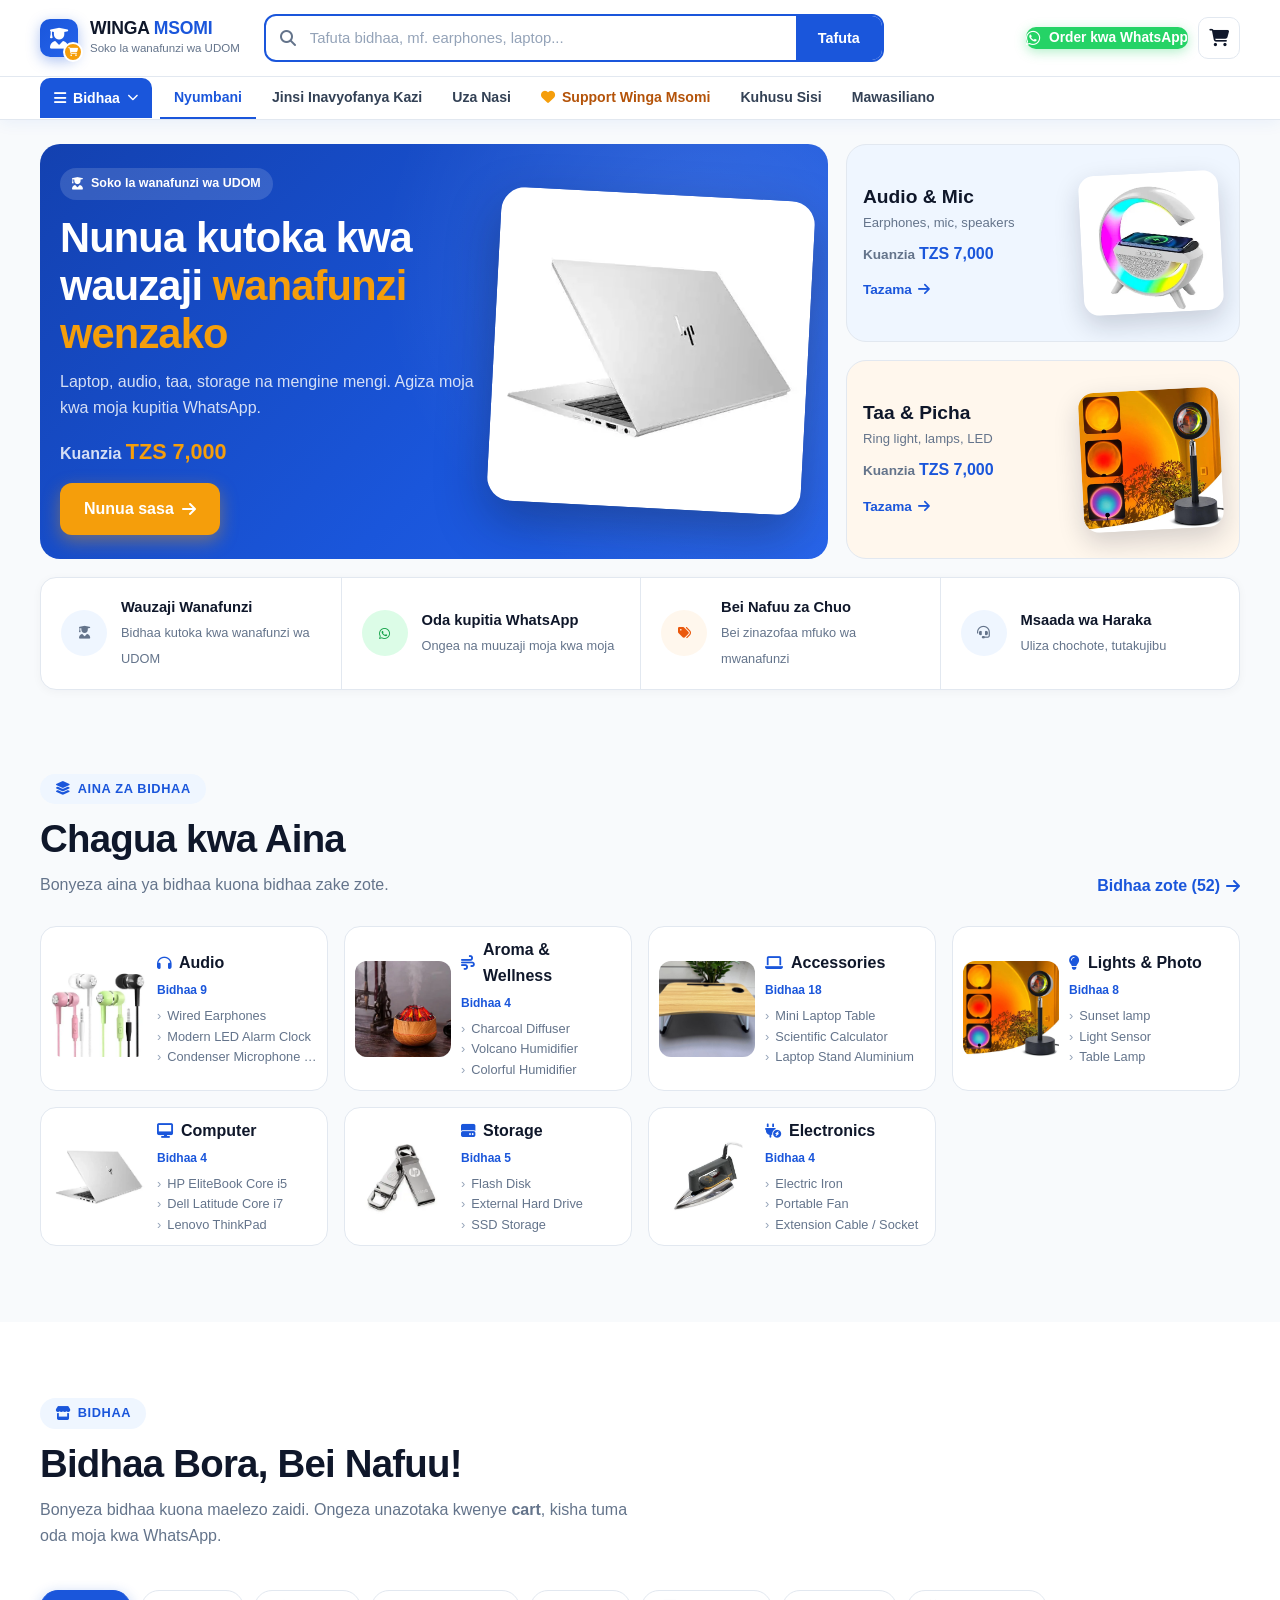
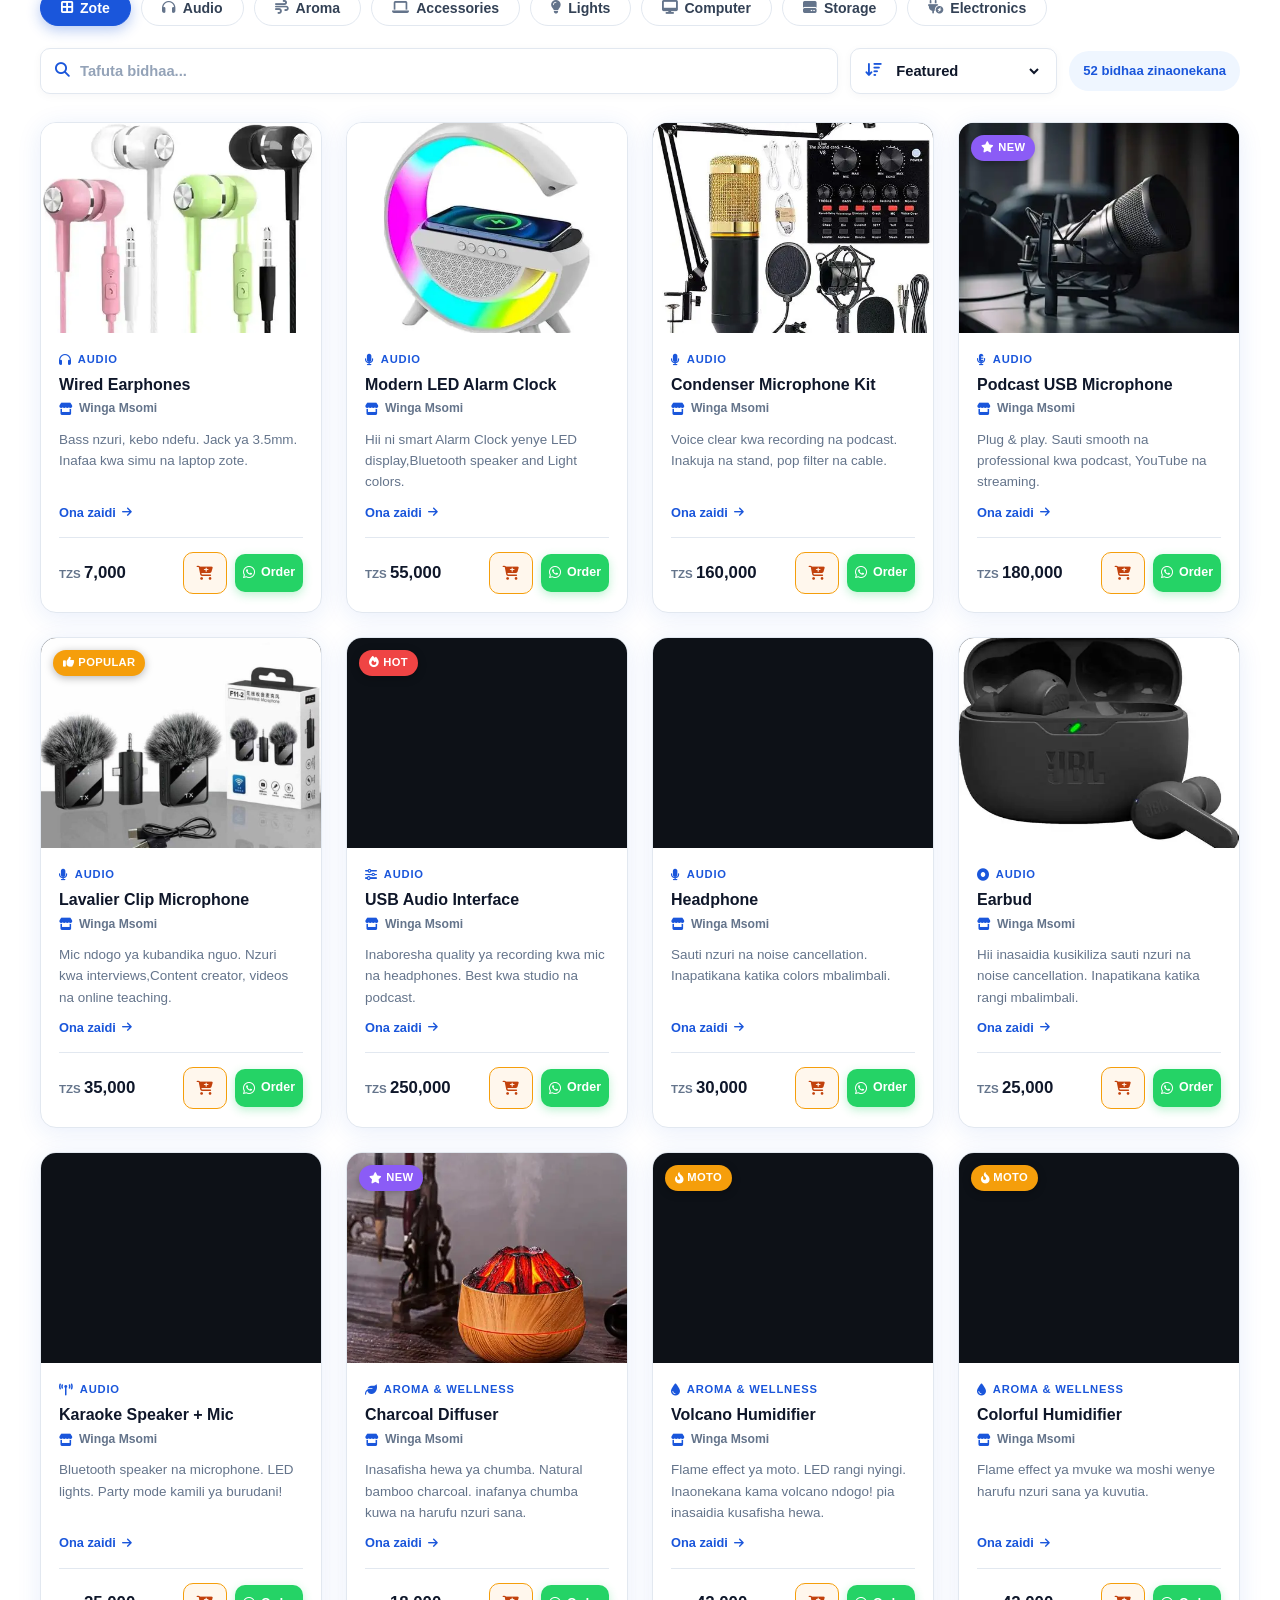
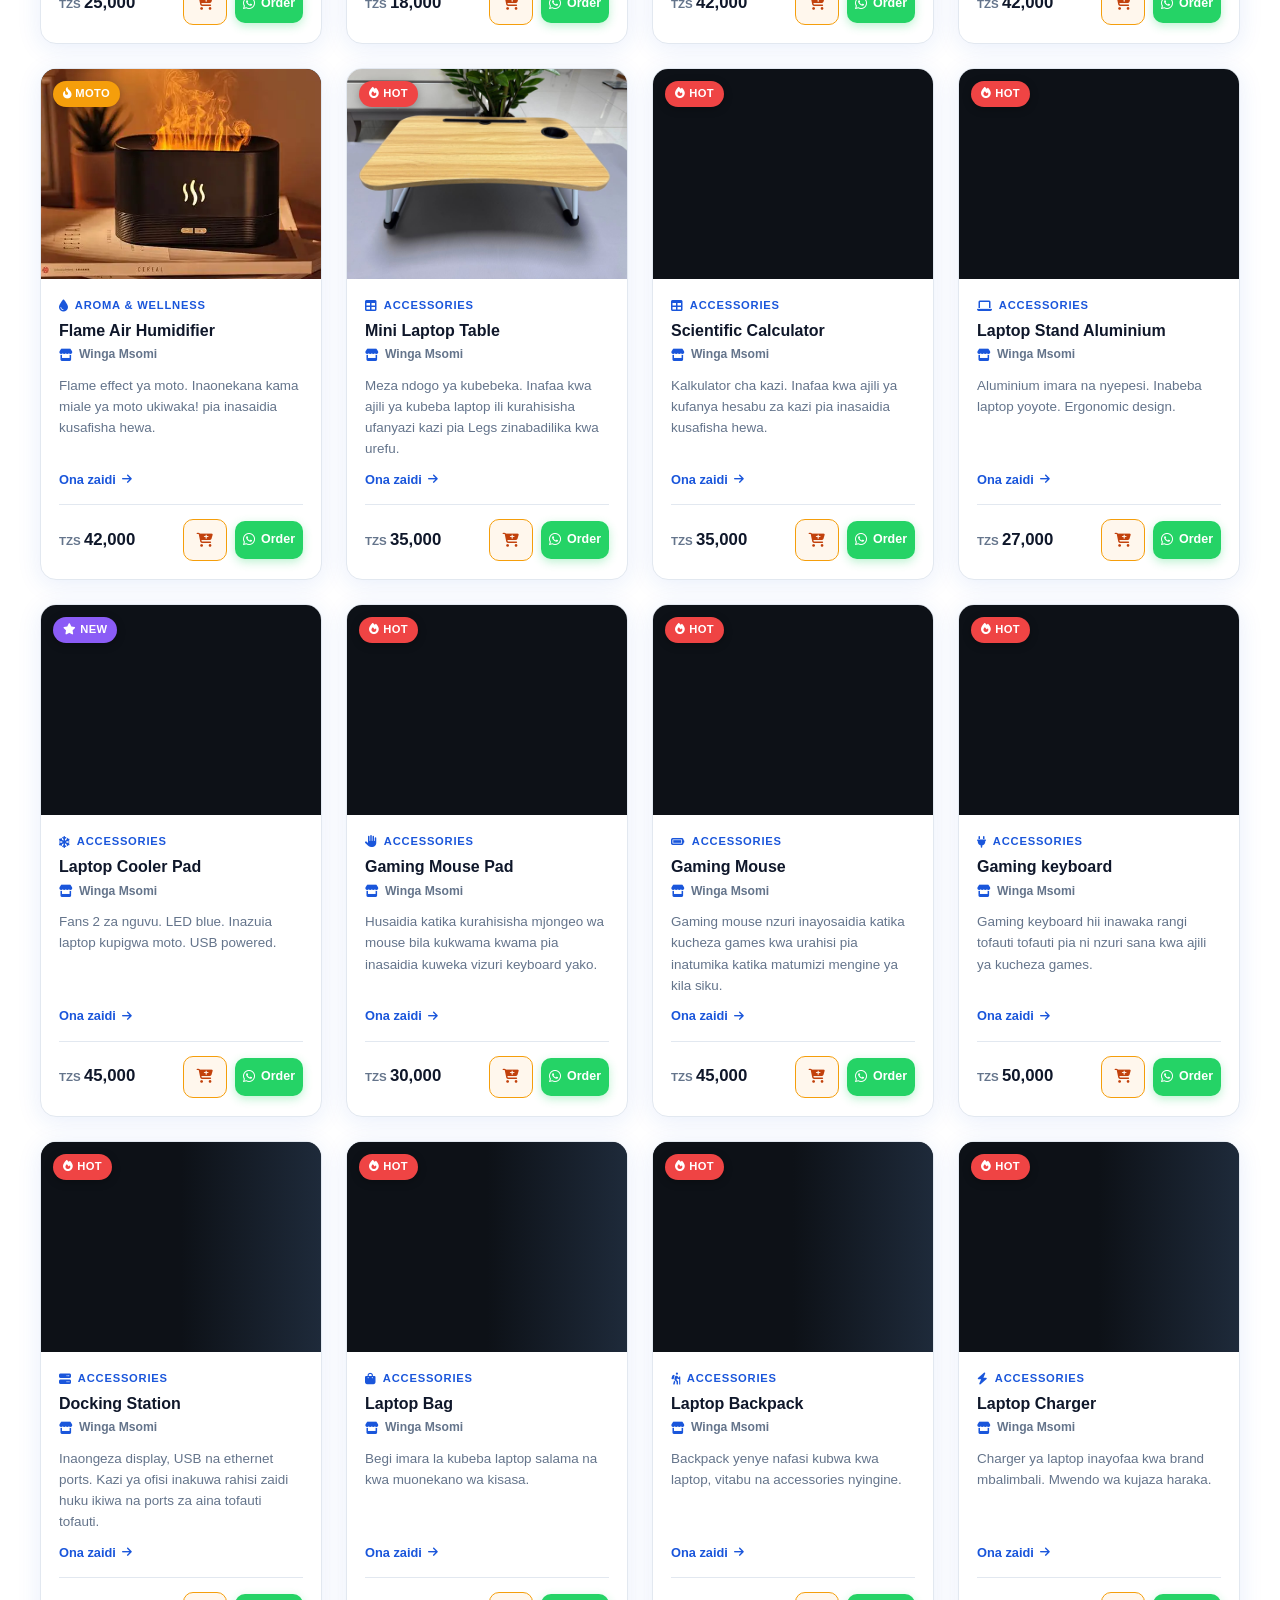
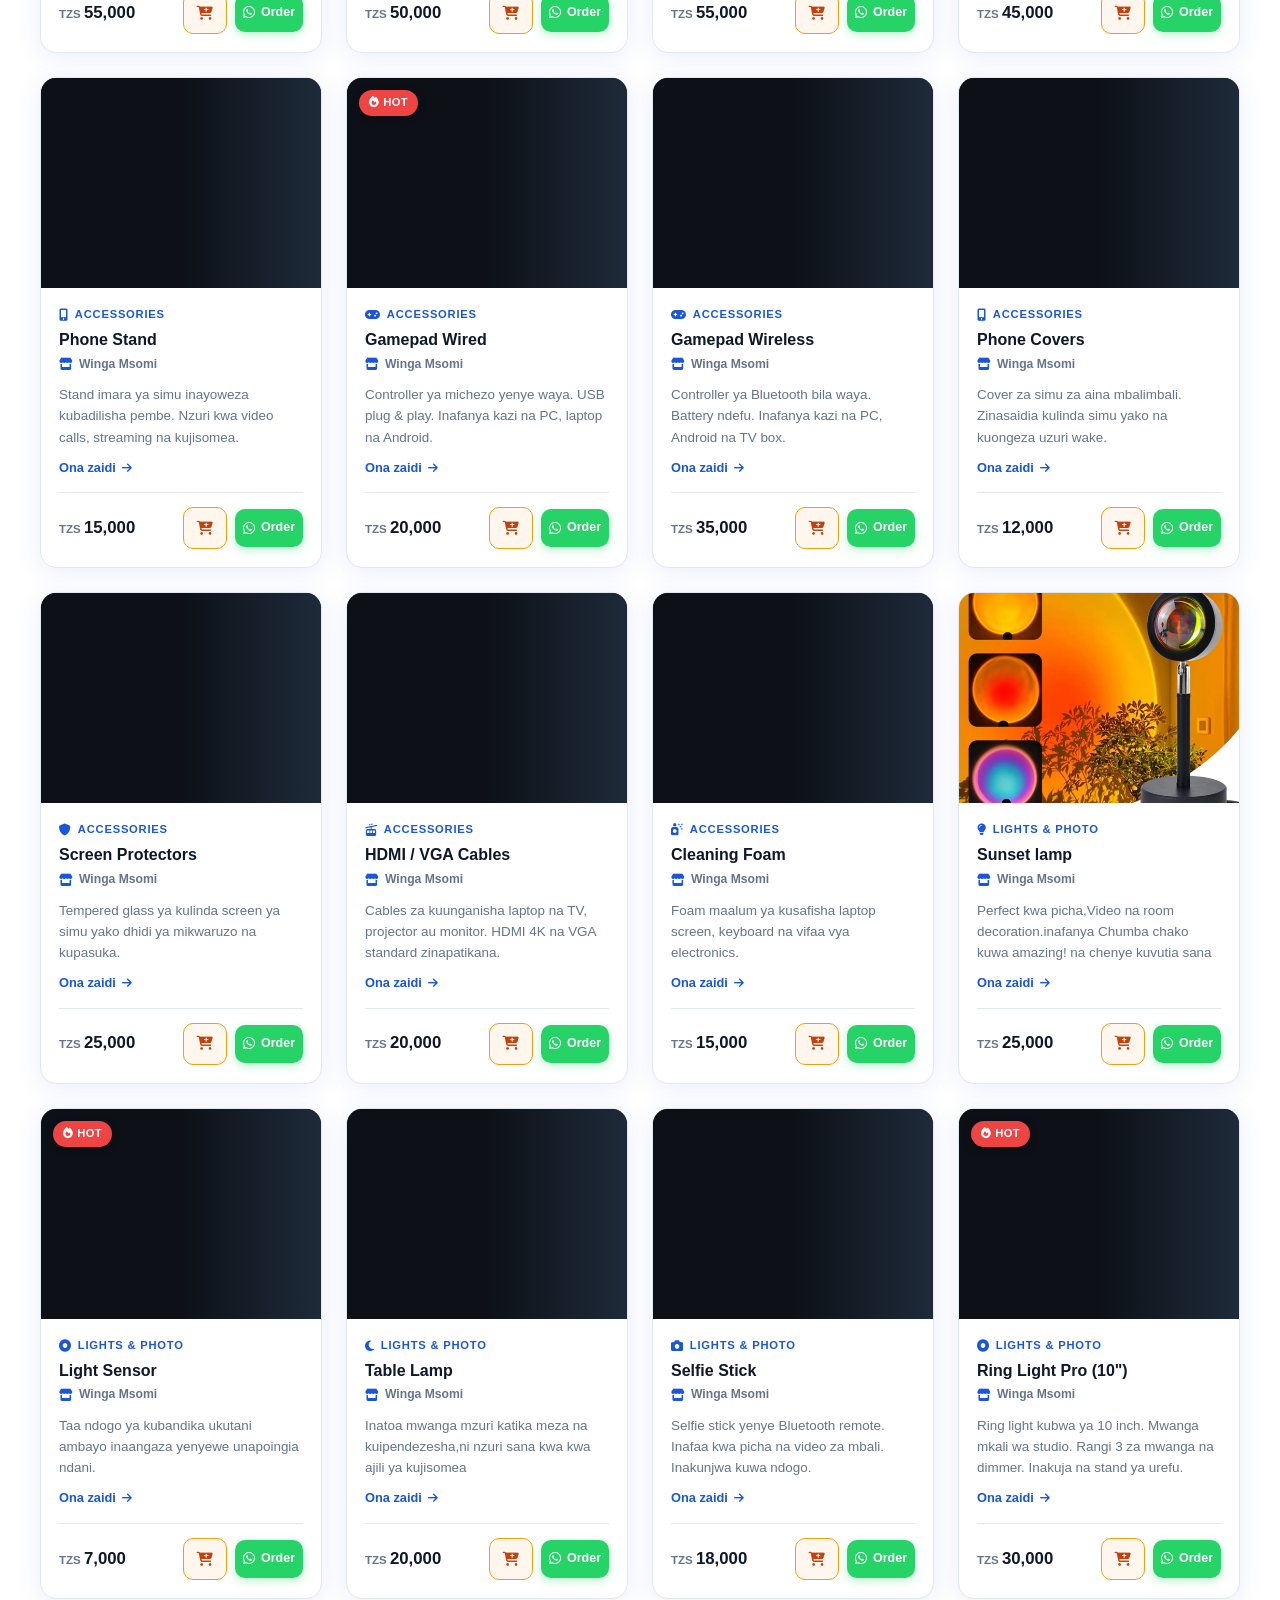
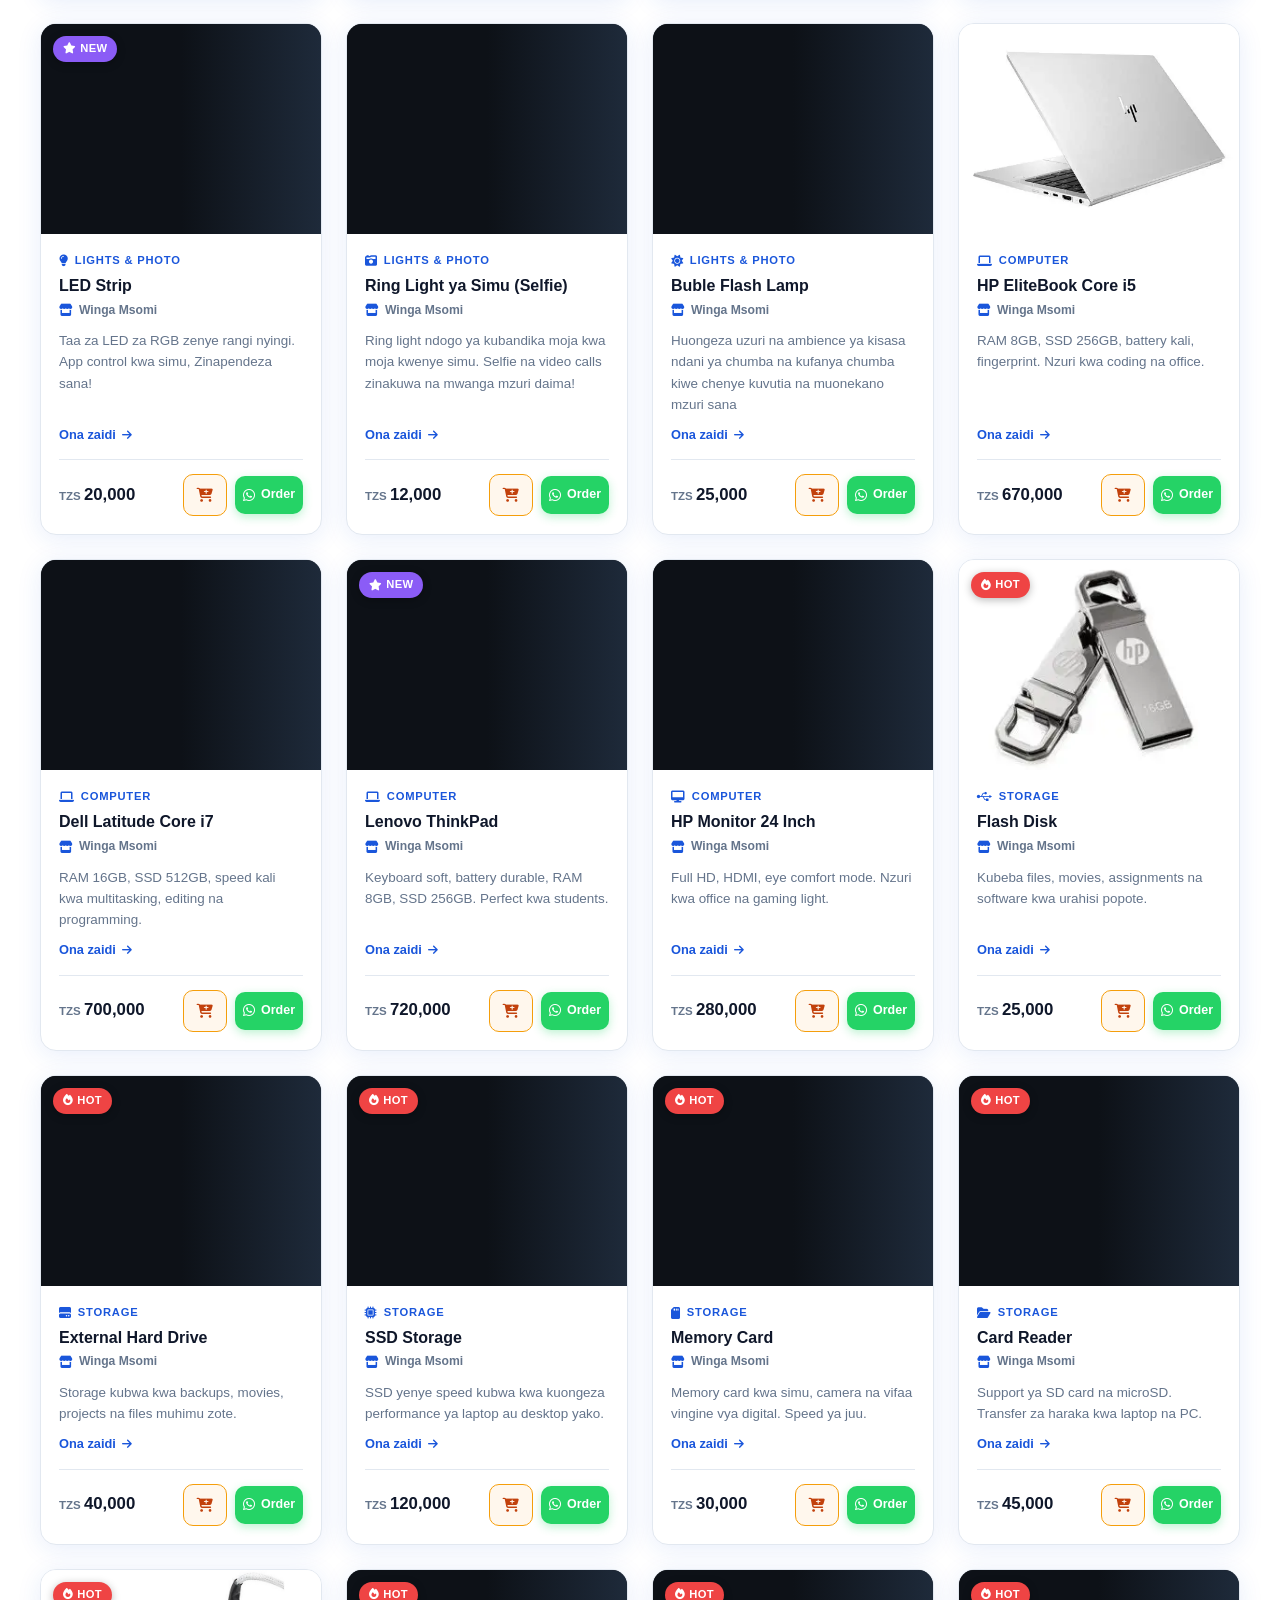
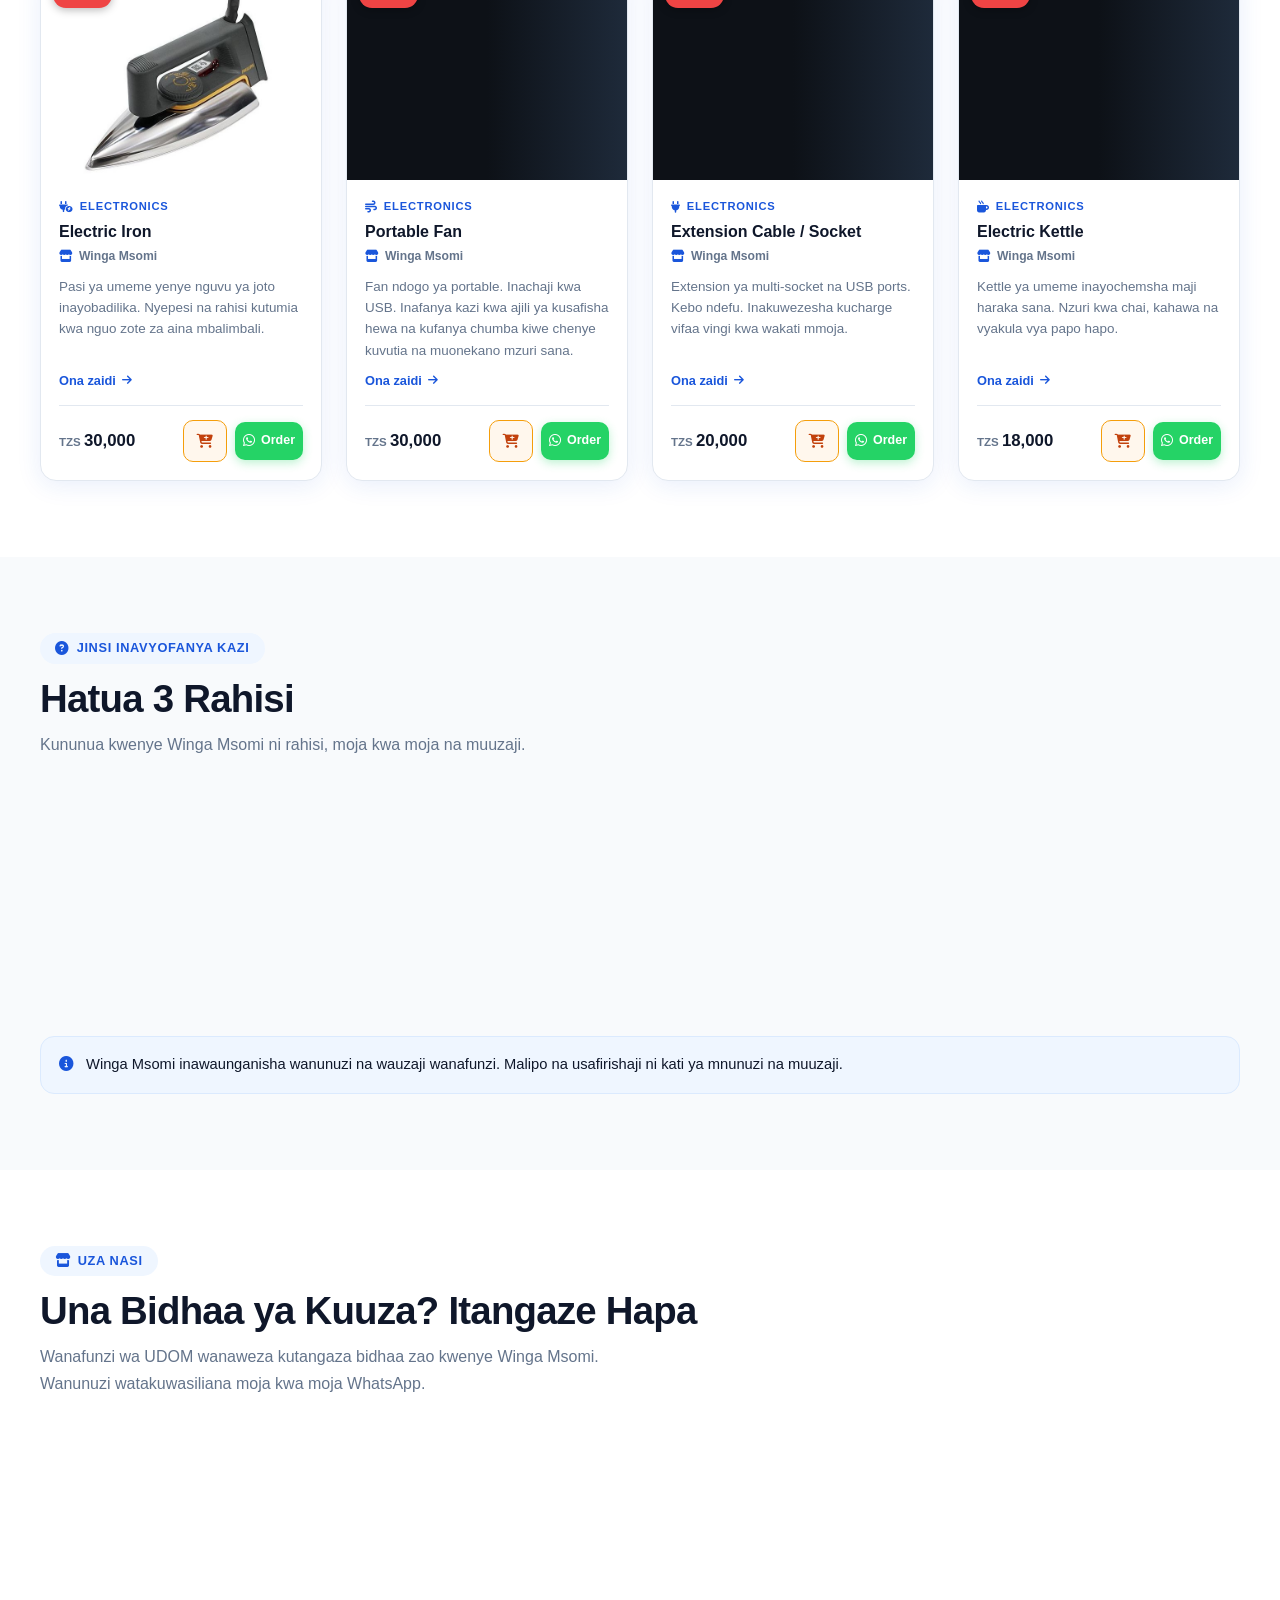
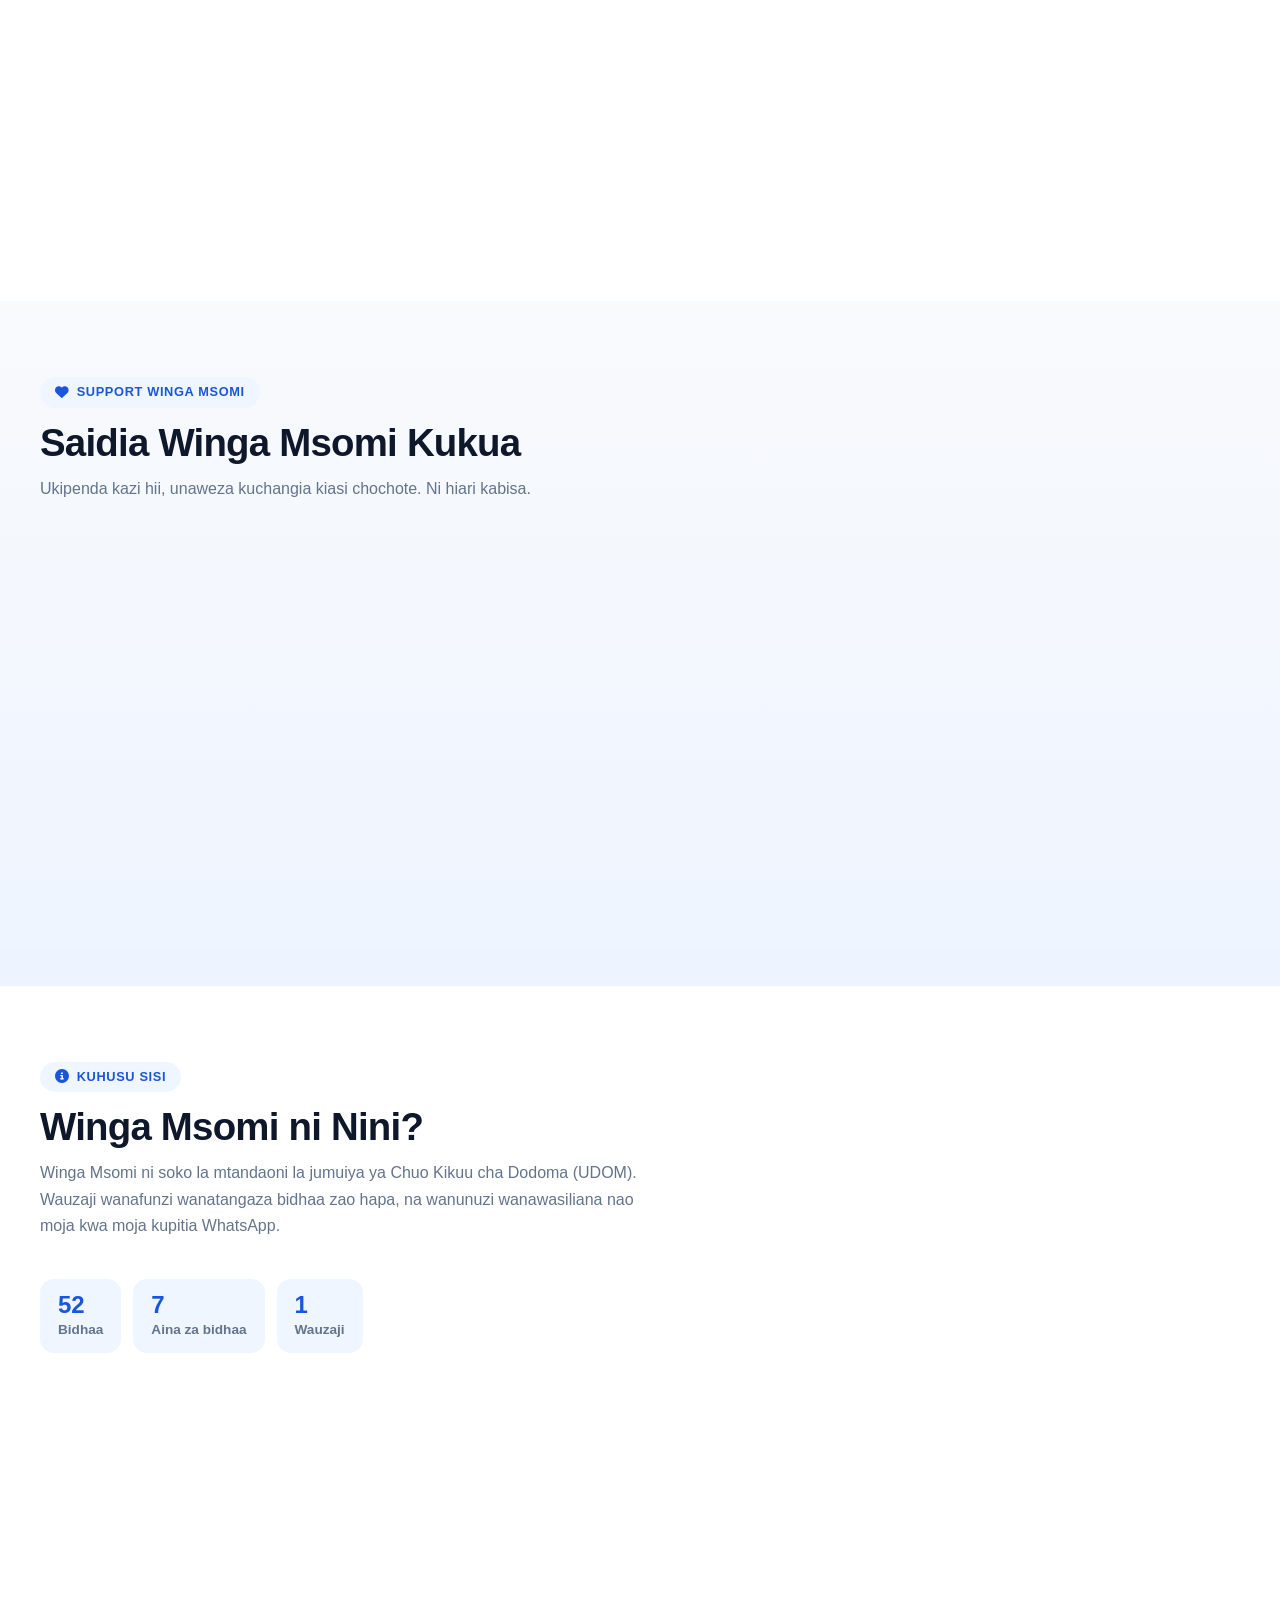
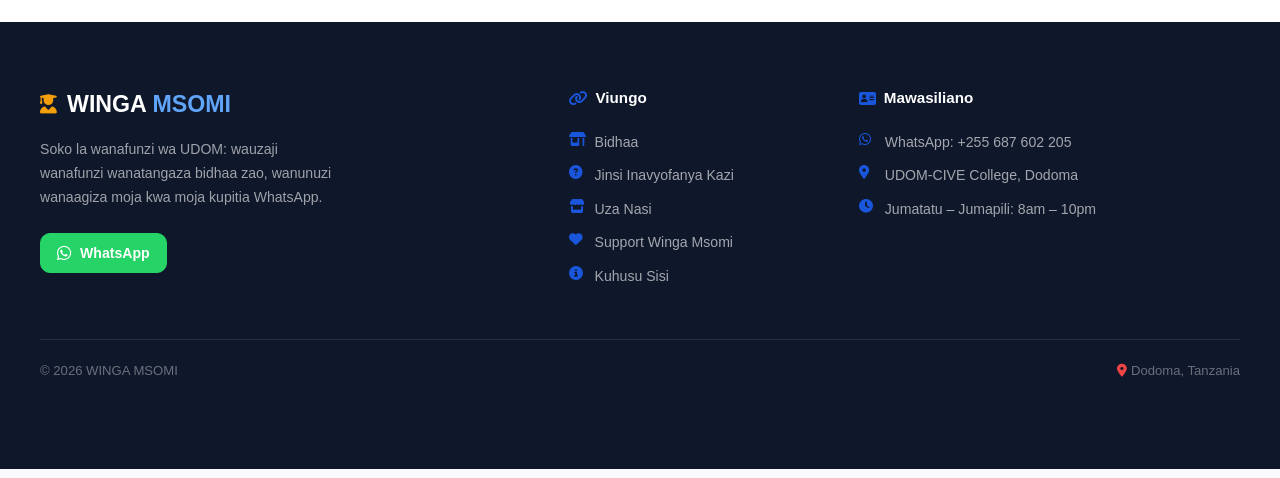
==== commit 286819b5: "Fix 1: floating "Omba bidhaa / Uliza" button no longer covers anything - product.html: floating butt" ====
--- a/index.html
+++ b/index.html
@@ -27,7 +27,7 @@
   <link rel="icon" type="image/png" href="images/favicon.png"/>
   <link rel="stylesheet" href="css/style.css"/>
 </head>
-<body>
+<body class="has-float">
   <a class="skip-link" href="#products">Ruka hadi kwenye bidhaa</a>
 
 
--- a/css/style.css
+++ b/css/style.css
@@ -524,8 +524,6 @@
   .pprice { font-size: .98rem; }
   .btn-order { justify-content: center; width: 100%; padding: 9px 8px; font-size: .78rem; }
   .pbadge { top: 8px; left: 8px; padding: 3px 8px; font-size: .6rem; }
-  .flt-chat { right: 14px; bottom: 14px; }
-  .flt-chat-text { font-size: .78rem; }
 }
 
 /* ================================================================
@@ -975,7 +973,6 @@
   .pd-sticky-chat { border: 2px solid var(--blue); color: var(--blue); background: var(--white); }
   .pd-sticky-order { background: var(--green); color: #fff; }
   body.has-sticky { padding-bottom: 76px; }
-  body.page-product .flt-chat { display: none; } /* sticky bar replaces it */
   body.has-sticky .wm-toast { bottom: 88px; }
 }
 @media (max-width: 480px) {
@@ -1410,3 +1407,29 @@
 }
 footer :where(a, button):focus-visible { outline-color: var(--accent); }
 .cat-btn:focus-visible { outline: 3px solid var(--blue); outline-offset: 2px; }
+
+/* ================================================================
+   FLOATING "OMBA BIDHAA / ULIZA" — keep it from covering things
+   (only on index.html; product.html has its own chat buttons)
+   ================================================================ */
+/* Footer's last row stays clear of the button */
+body.has-float .ft-btm { padding-bottom: 88px; }
+/* Hidden while the cart drawer is open (drawer has its own WhatsApp button) */
+body.cart-open .flt-chat { display: none; }
+/* Phones/tablets: compact round icon so it covers as little as possible */
+@media (max-width: 768px) {
+  .flt-chat { right: 14px; bottom: 14px; width: 54px; height: 54px; min-height: 0; padding: 0; justify-content: center; }
+  .flt-chat-icon { width: 42px; height: 42px; }
+  .flt-chat-text {
+    position: absolute; width: 1px; height: 1px; overflow: hidden;
+    clip: rect(0 0 0 0); white-space: nowrap; /* still read by screen readers */
+  }
+  body.has-float .ft-btm { padding-bottom: 76px; }
+}
+/* Steps out of the way while something clickable is under it (js/main.js) */
+.flt-chat { transition: opacity .2s ease, transform .2s ease, visibility 0s linear 0s; }
+.flt-chat.flt-away {
+  opacity: 0; visibility: hidden; pointer-events: none;
+  transform: translateY(12px) scale(.92);
+  transition: opacity .2s ease, transform .2s ease, visibility 0s linear .2s;
+}
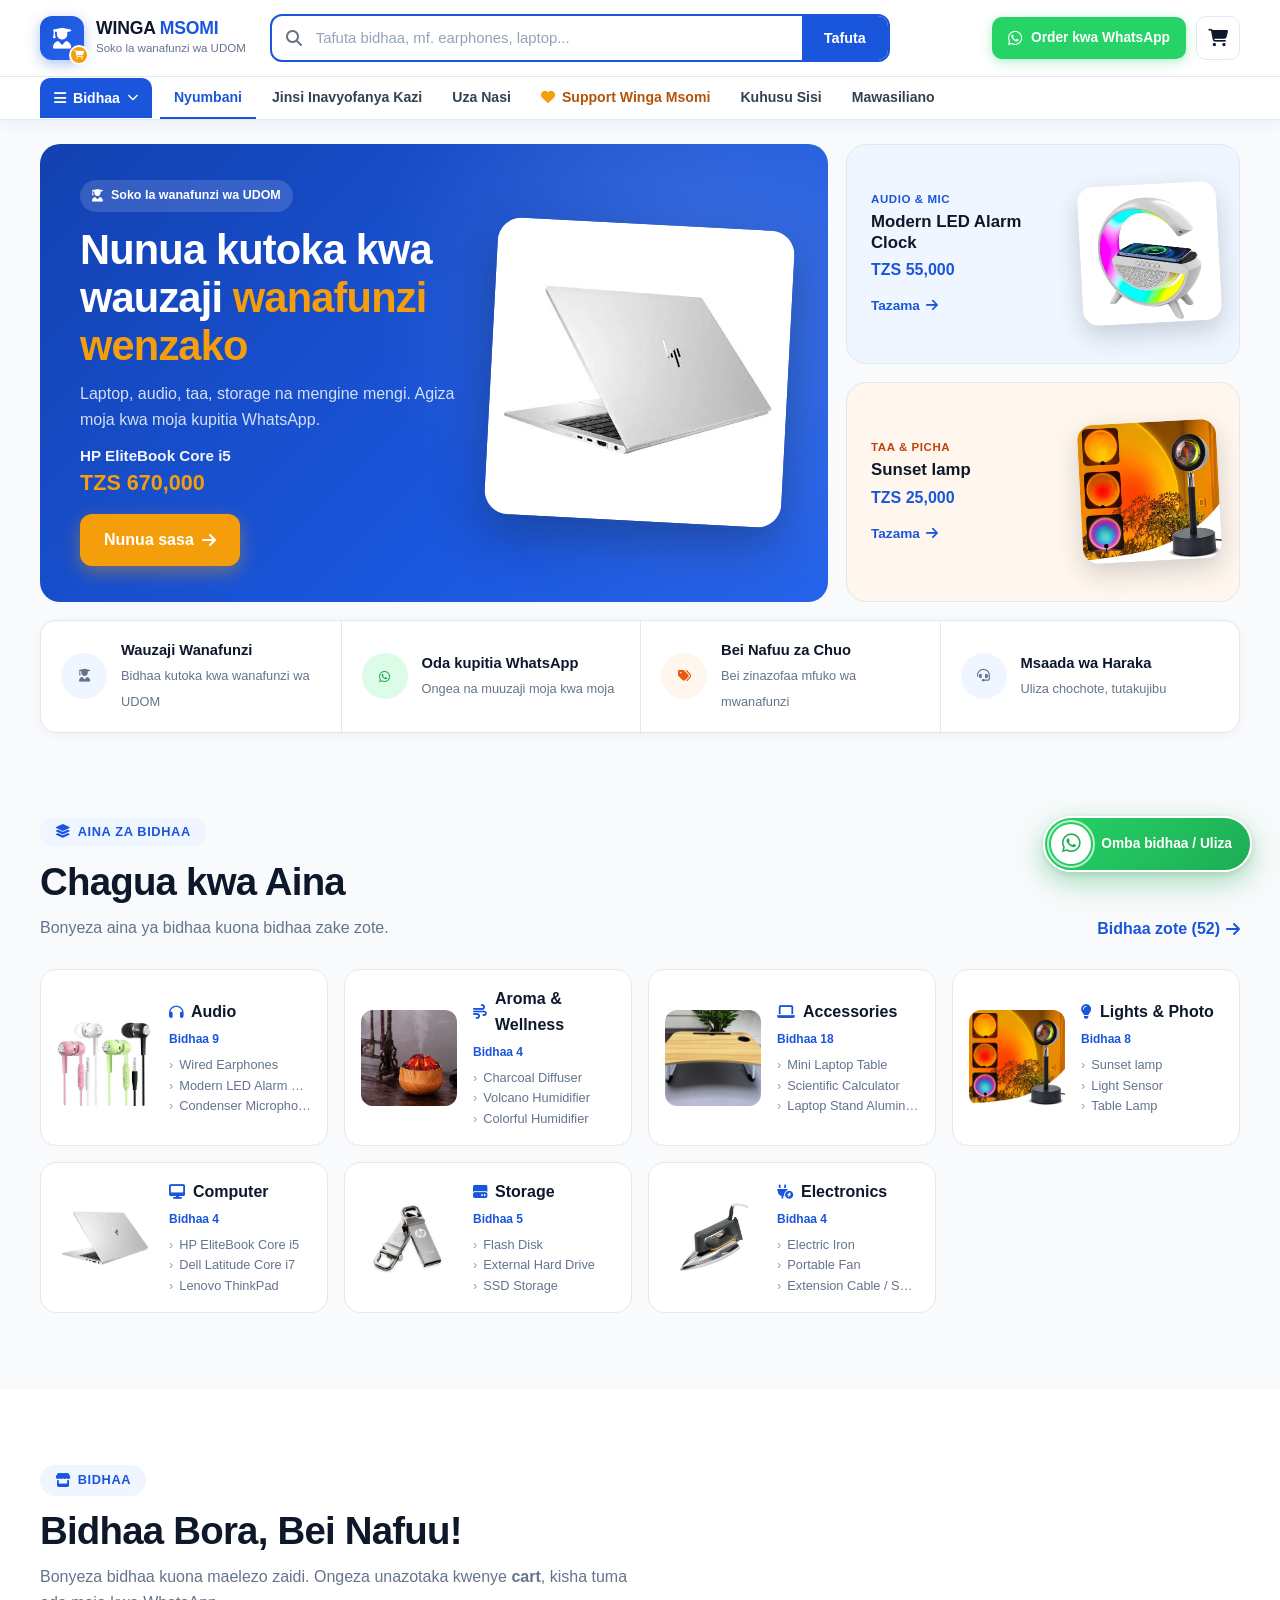
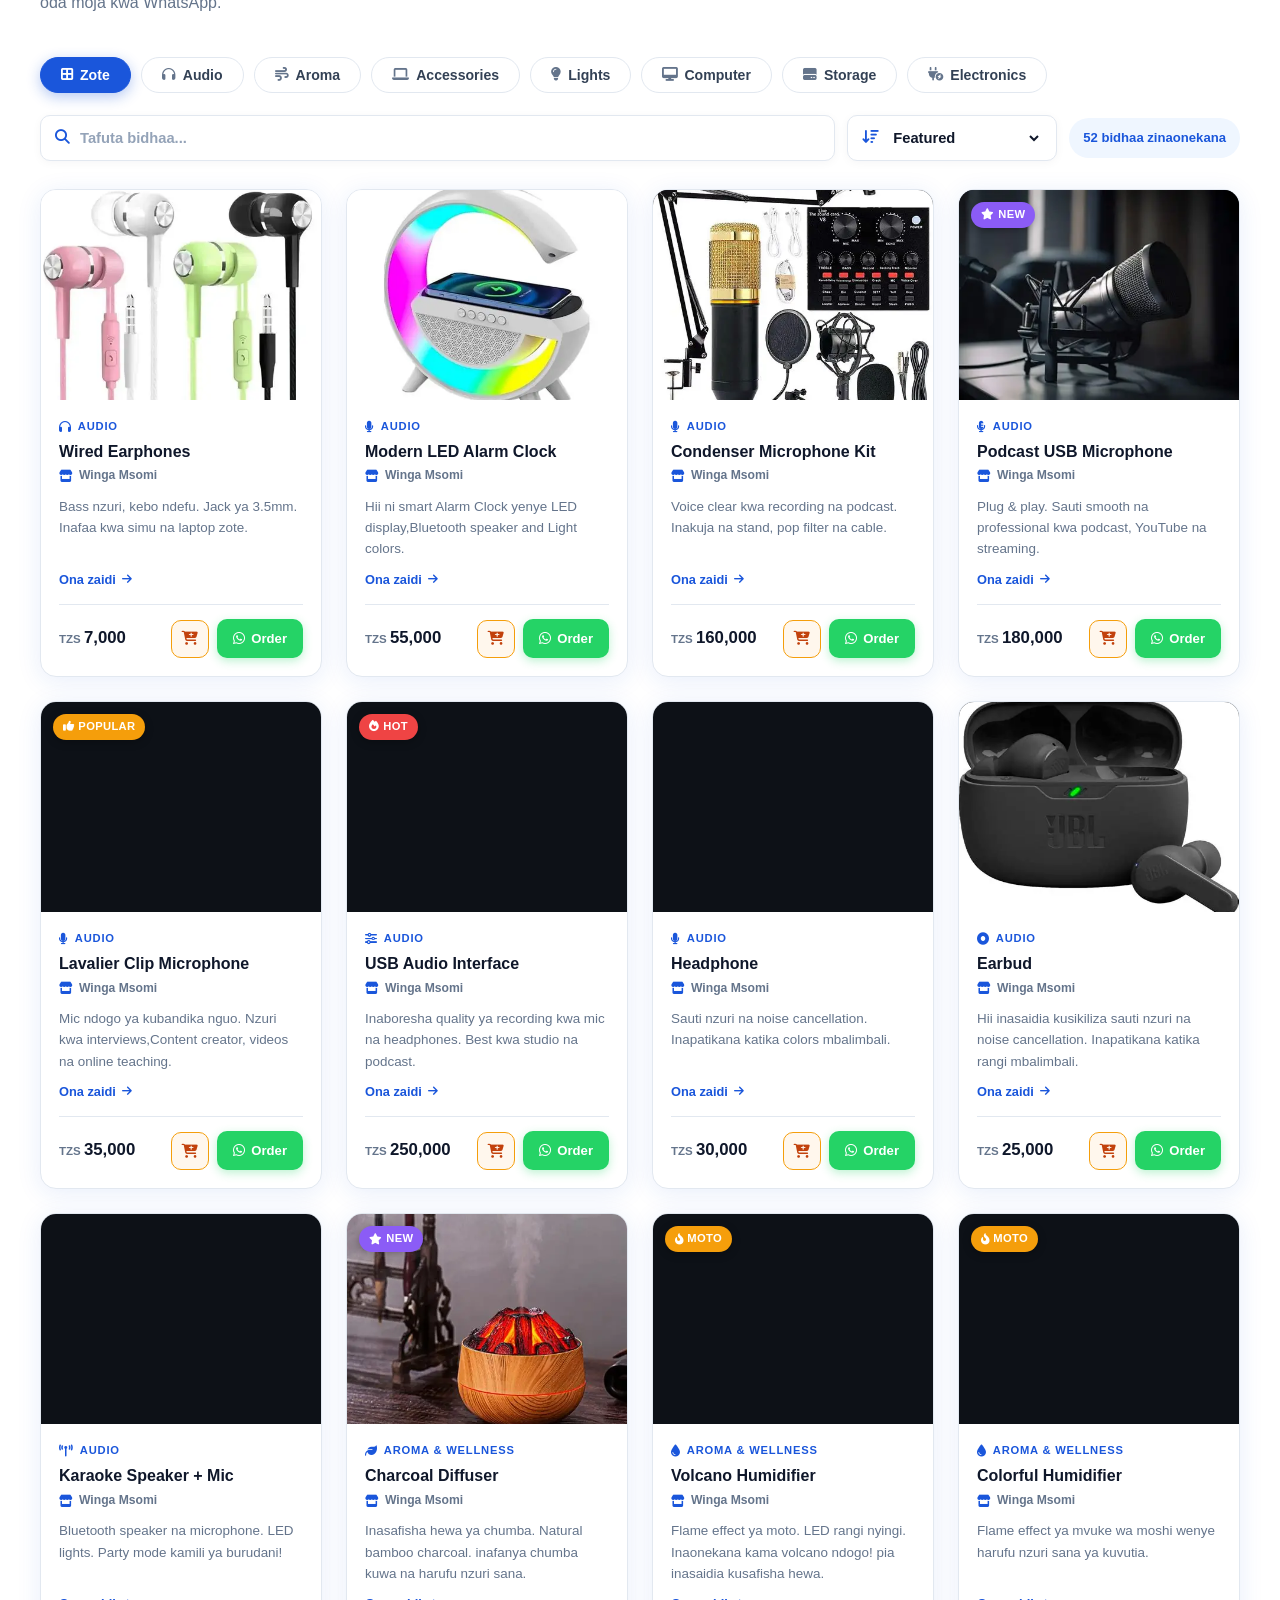
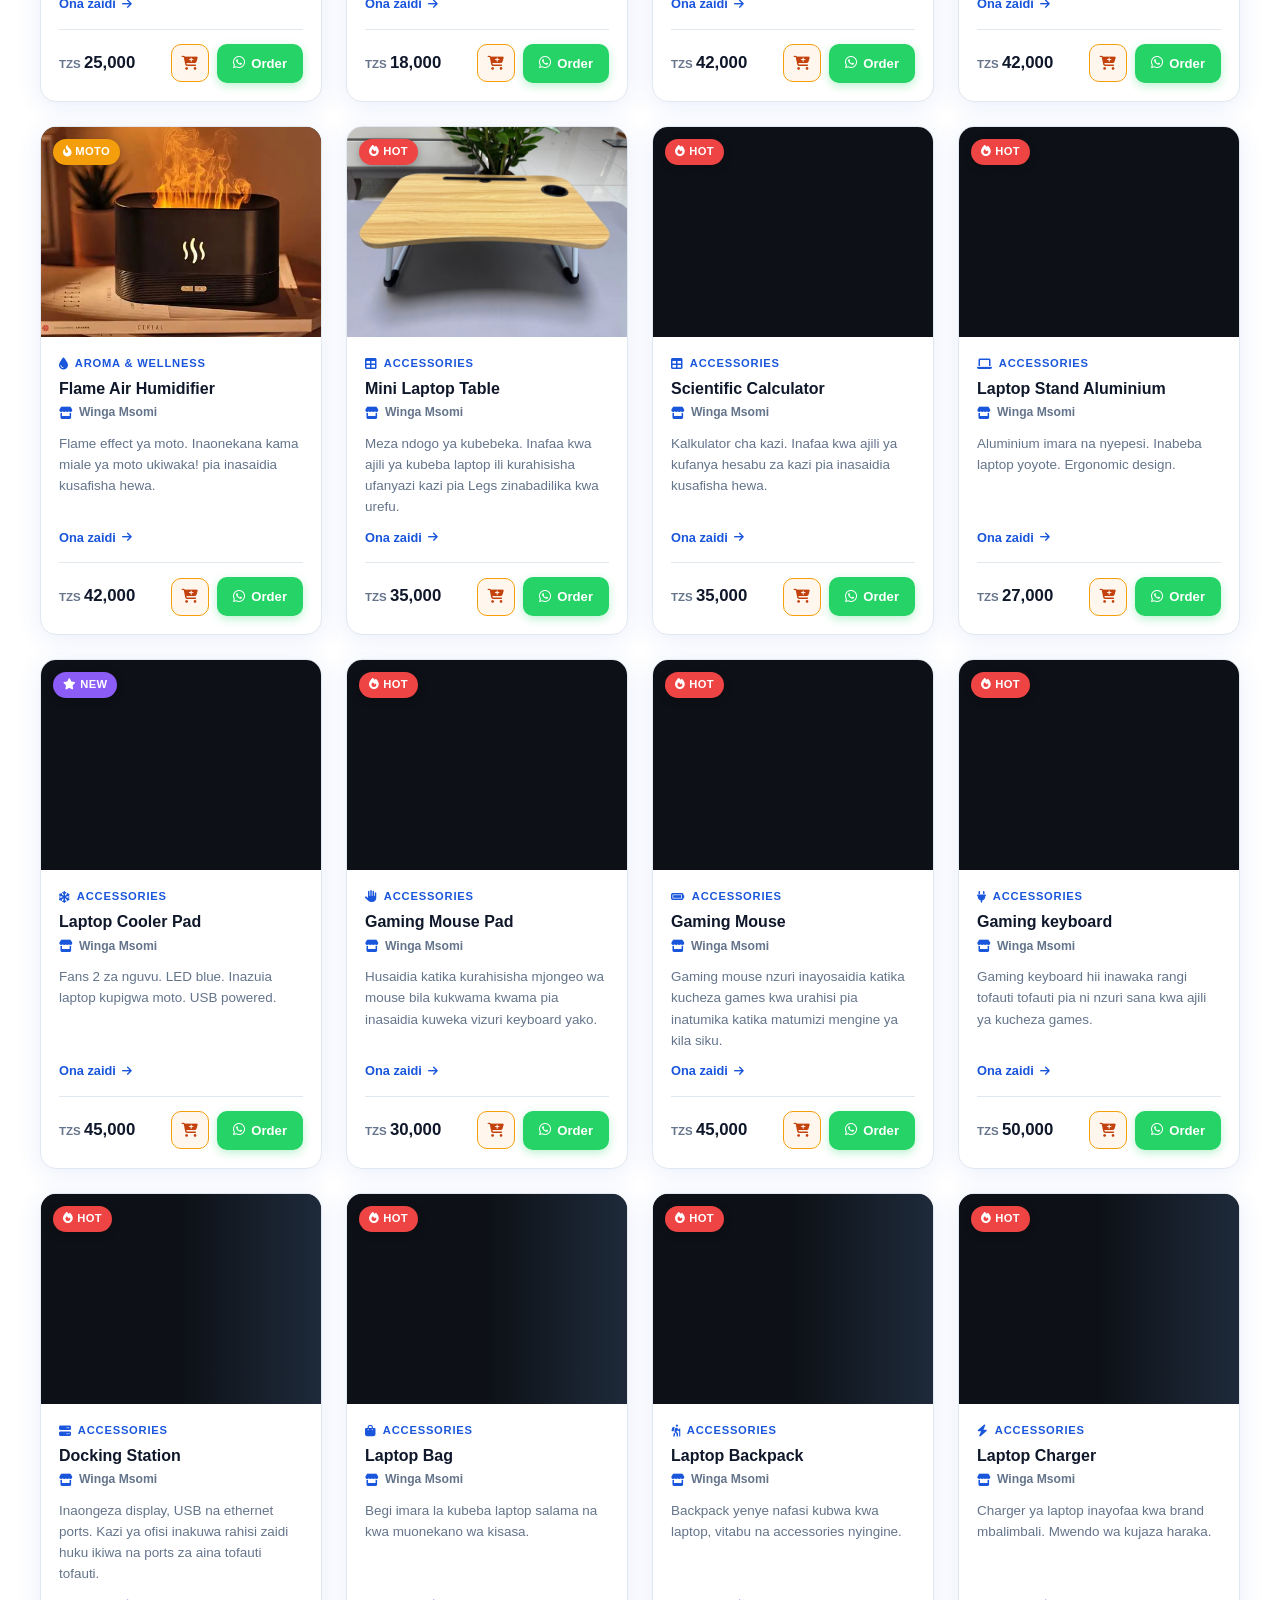
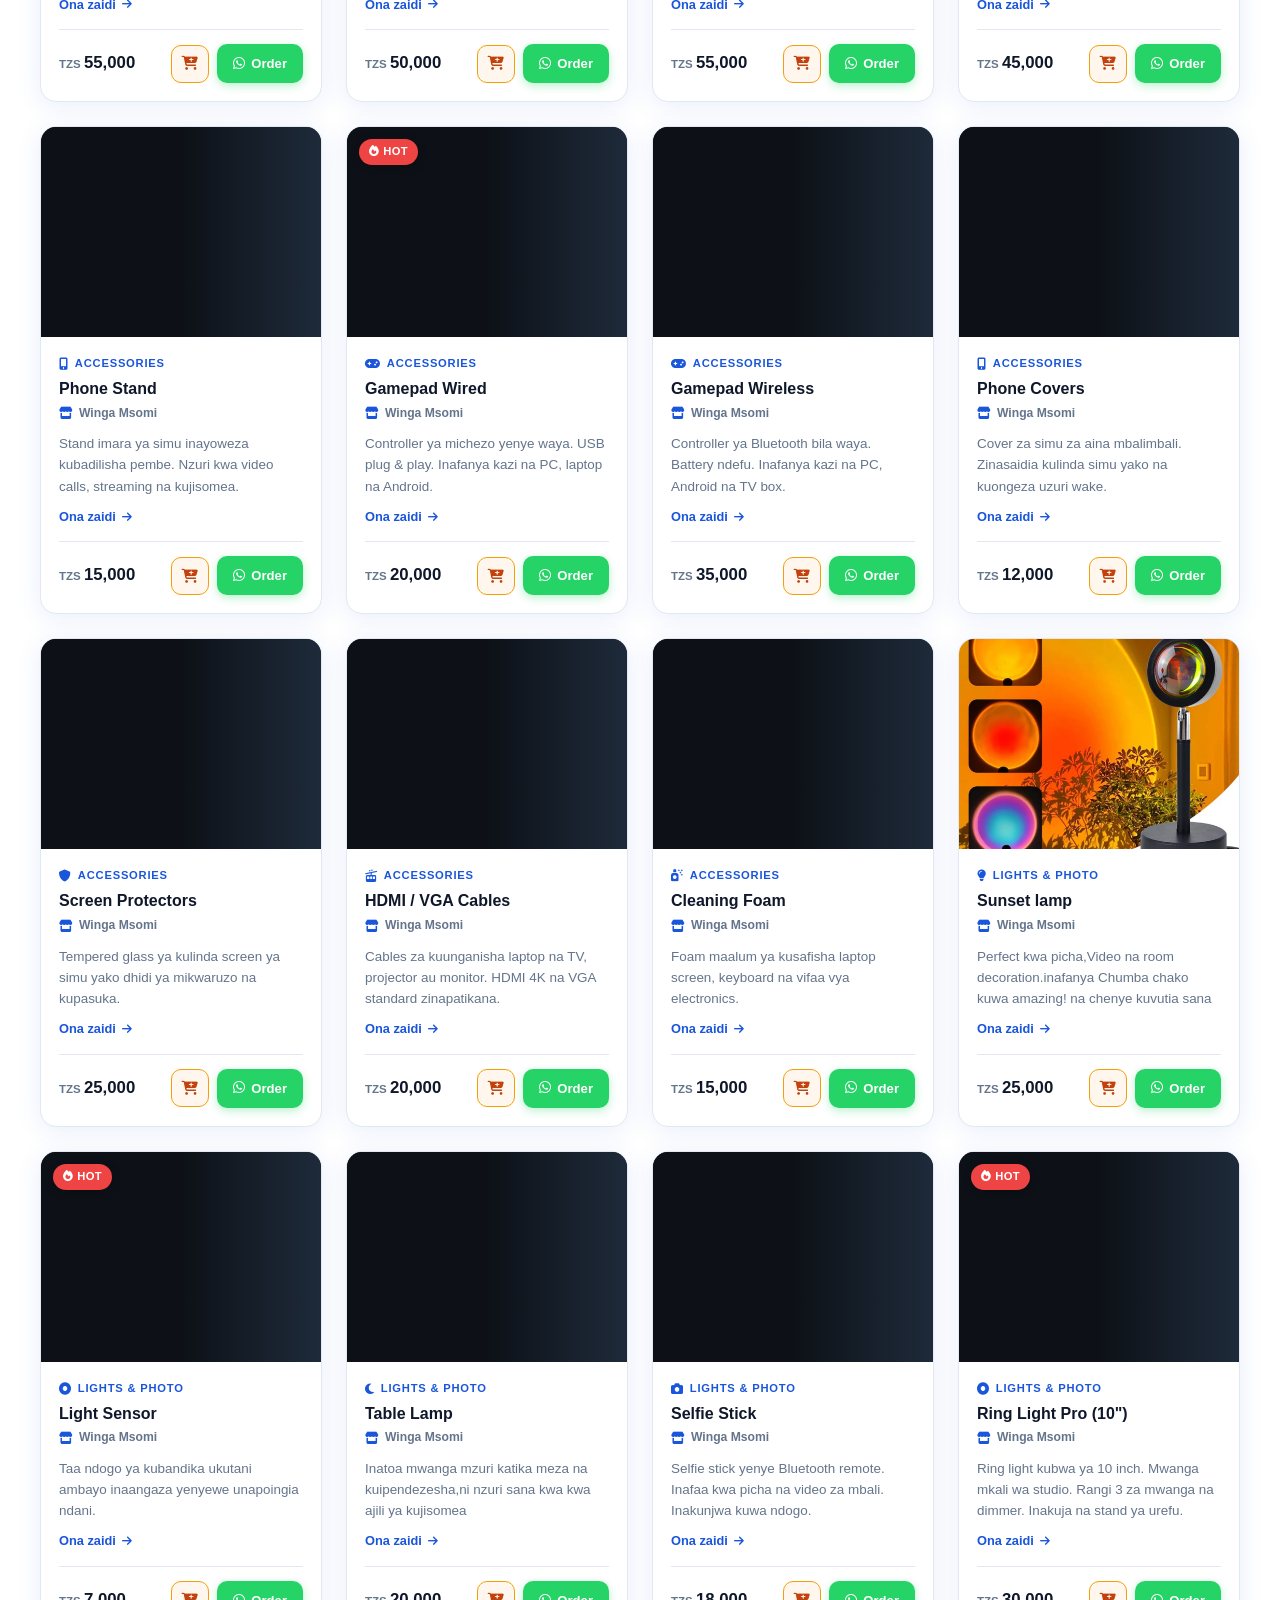
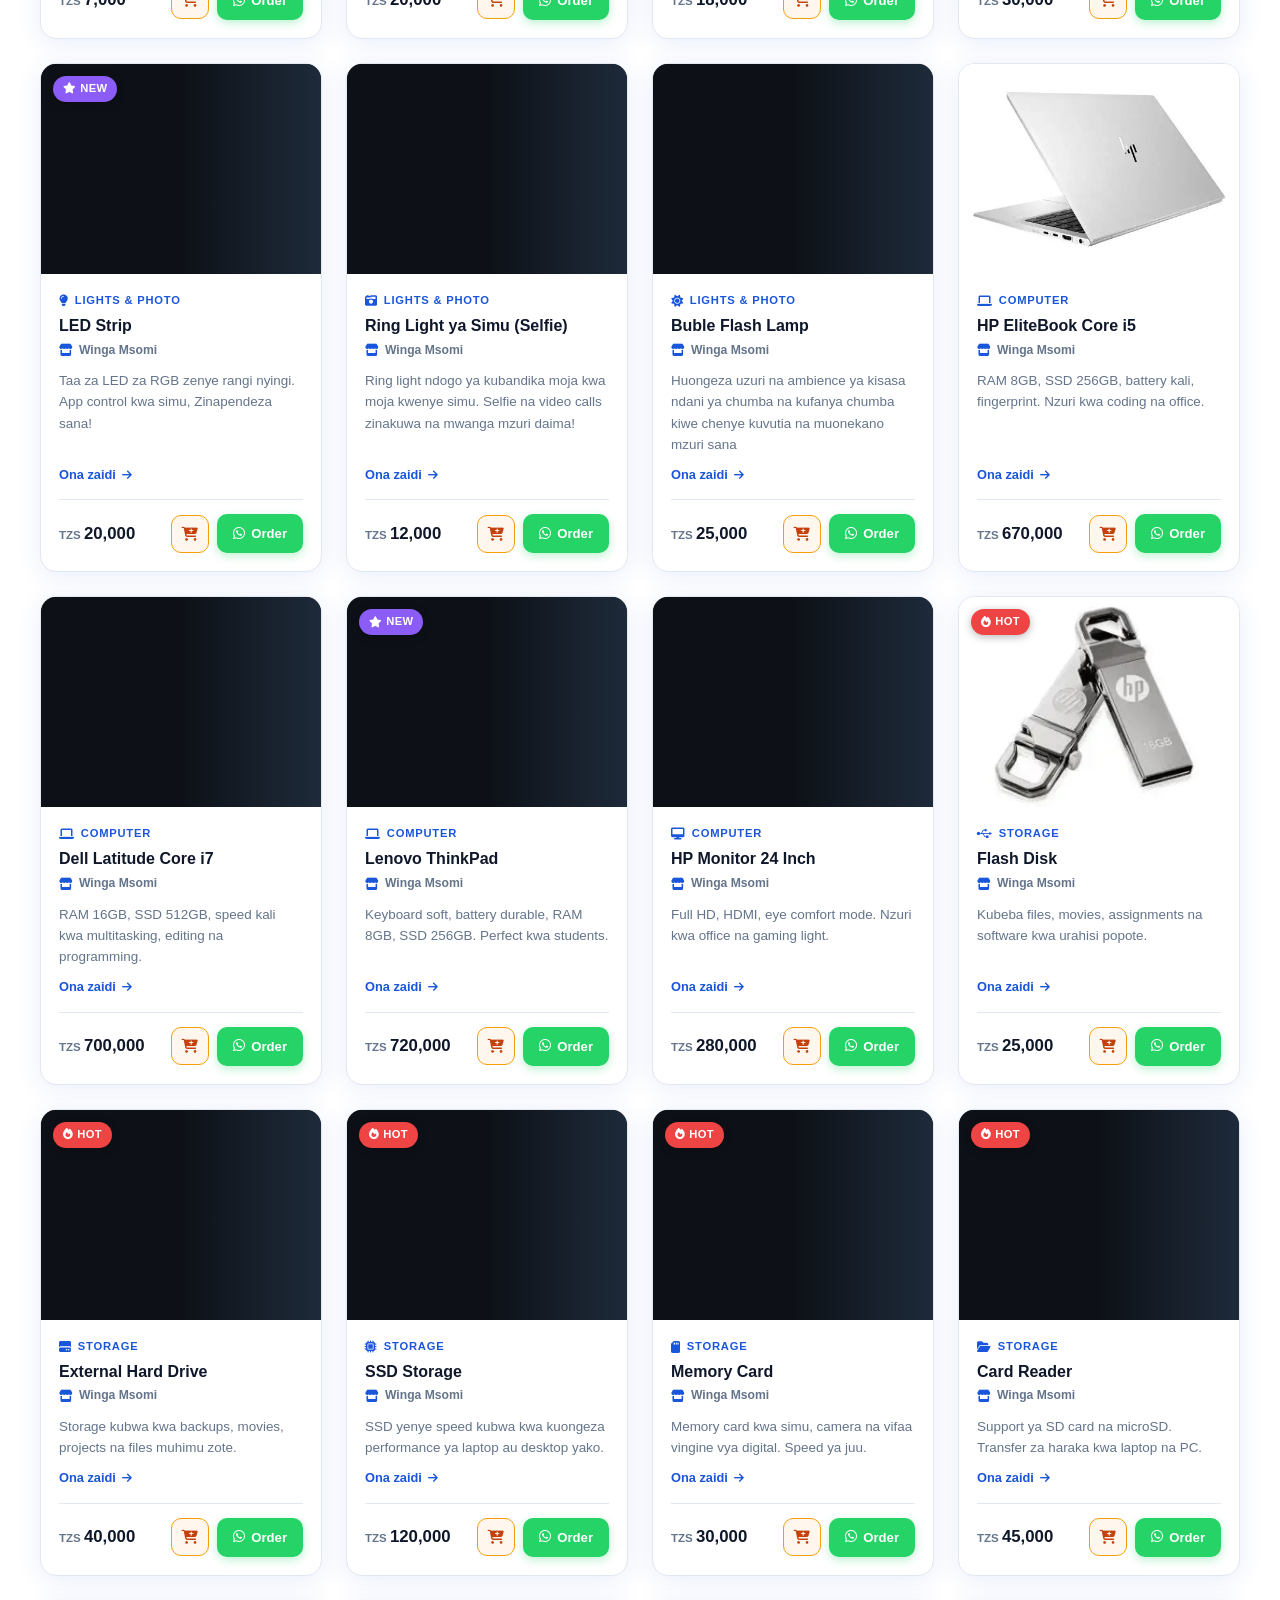
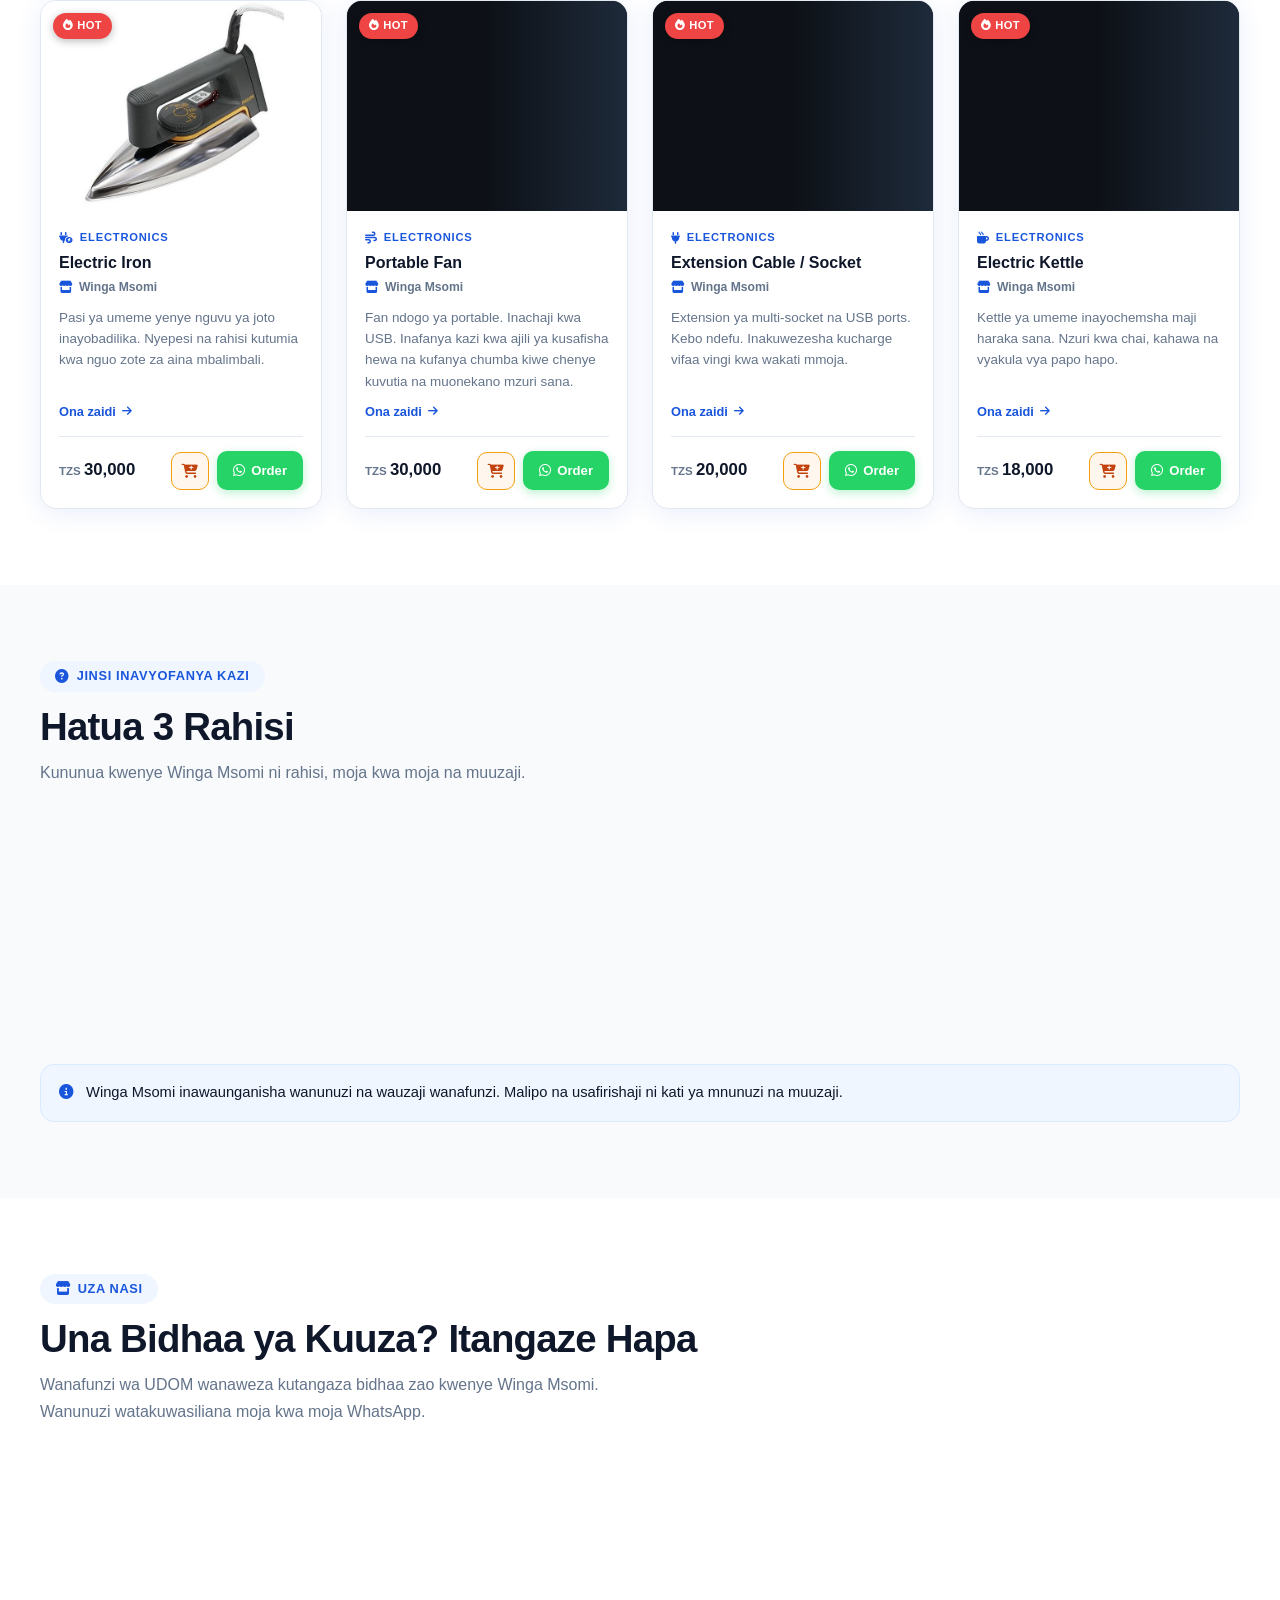
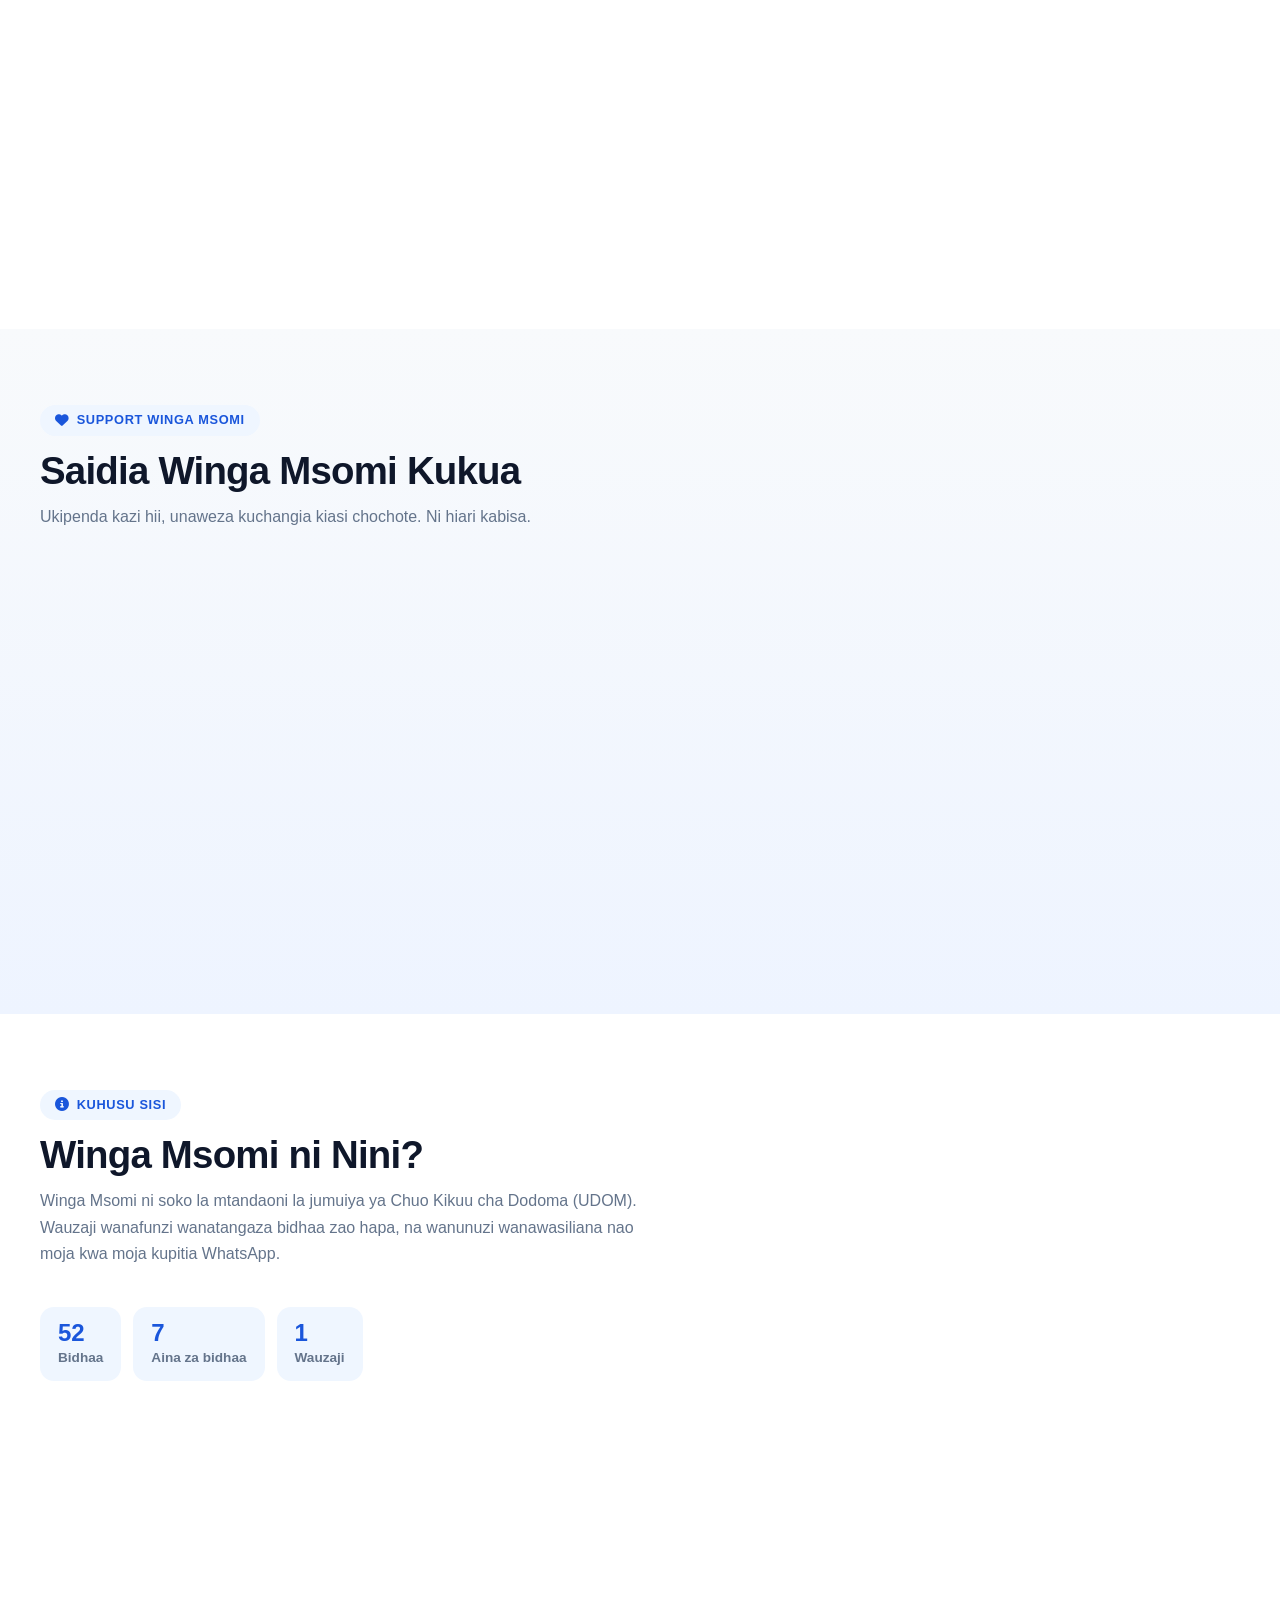
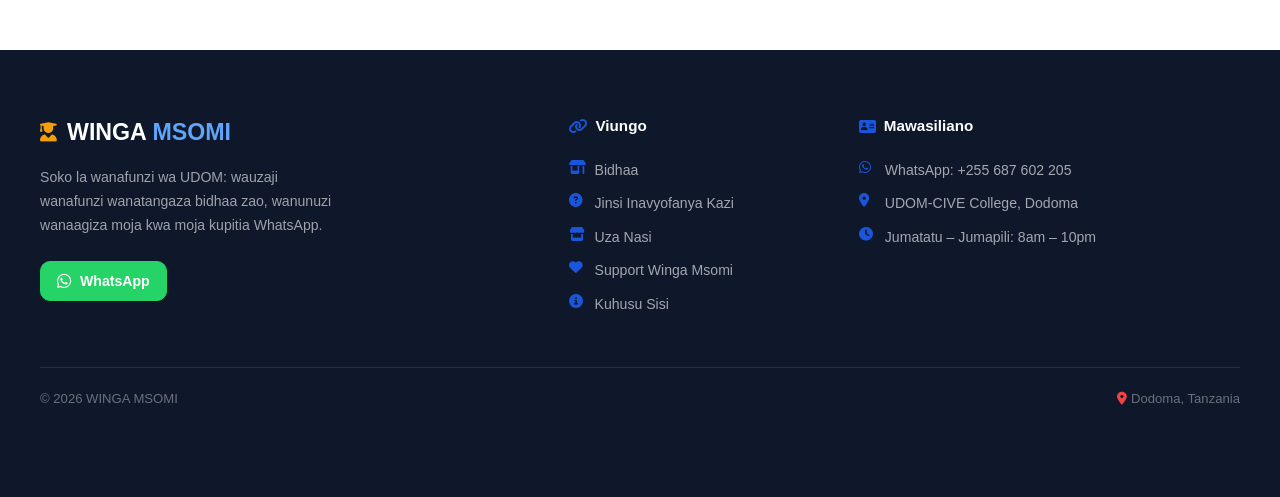
==== commit dcf4cab3: "Fix 3: one meaningful <h1> per page, present in the HTML itself - index.html: the hero headline "Nun" ====
--- a/index.html
+++ b/index.html
@@ -106,7 +106,21 @@
   <main>
     <!-- ══════════════ HERO + BENEFITS (from js/data/banners.js and site.js) ══════════════ -->
     <section id="home" class="home-top" aria-label="Karibu Winga Msomi">
-      <div class="hero-grid" id="heroGrid"></div>
+      <!-- The headline (<h1>) and text live here in the HTML; js/render.js only fills in
+           the featured product (picture, name, price, link) from banners.js + products.js -->
+      <div class="hero-grid" id="heroGrid">
+        <a class="hb hb-main" id="heroMain" href="#products">
+          <div class="hb-text">
+            <span class="hb-kicker"><i class="fa-solid fa-user-graduate" aria-hidden="true"></i> Soko la wanafunzi wa UDOM</span>
+            <h1>Nunua kutoka kwa wauzaji <em>wanafunzi wenzako</em></h1>
+            <p>Laptop, audio, taa, storage na mengine mengi. Agiza moja kwa moja kupitia WhatsApp.</p>
+            <div data-hero-product></div>
+            <span class="hb-btn">Nunua sasa <i class="fa-solid fa-arrow-right" aria-hidden="true"></i></span>
+          </div>
+          <div class="hb-img" data-hero-img></div>
+        </a>
+        <div class="hb-side" id="heroSide"></div>
+      </div>
       <div class="benefits" id="benefits" aria-label="Kwa nini Winga Msomi"></div>
     </section>
 
--- a/css/style.css
+++ b/css/style.css
@@ -1433,3 +1433,8 @@
   transform: translateY(12px) scale(.92);
   transition: opacity .2s ease, transform .2s ease, visibility 0s linear .2s;
 }
+/* Hero banners show a real product: name + its own price */
+.hb .hb-product { margin: 4px 0 2px; font: 700 .95rem 'Sora', sans-serif; color: #fff; opacity: .95; }
+.hb .hb-label { margin: 0 0 4px; font-size: .72rem; font-weight: 800; letter-spacing: .05em; text-transform: uppercase; color: var(--blue); }
+.hb-small.tone-orange .hb-label { color: #c2410c; }
+.hb-small h2 { font-size: 1.05rem; }
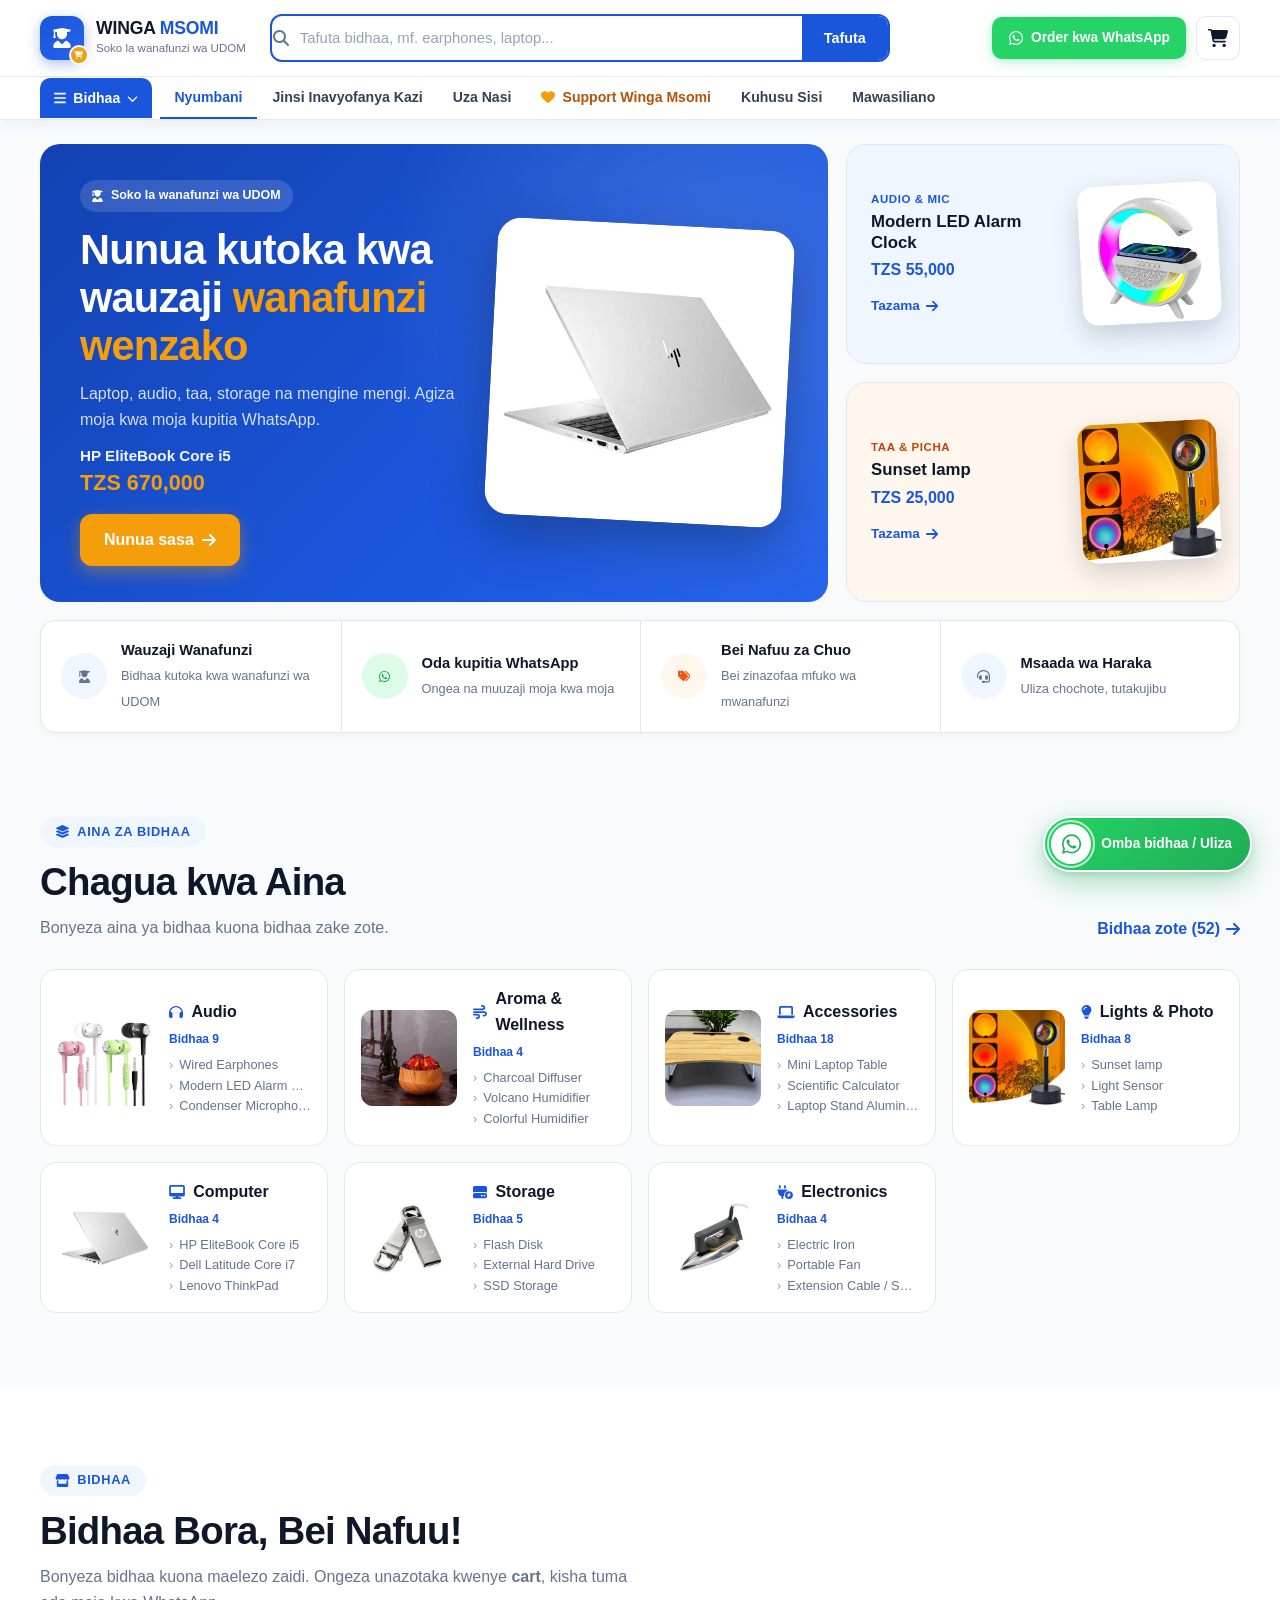
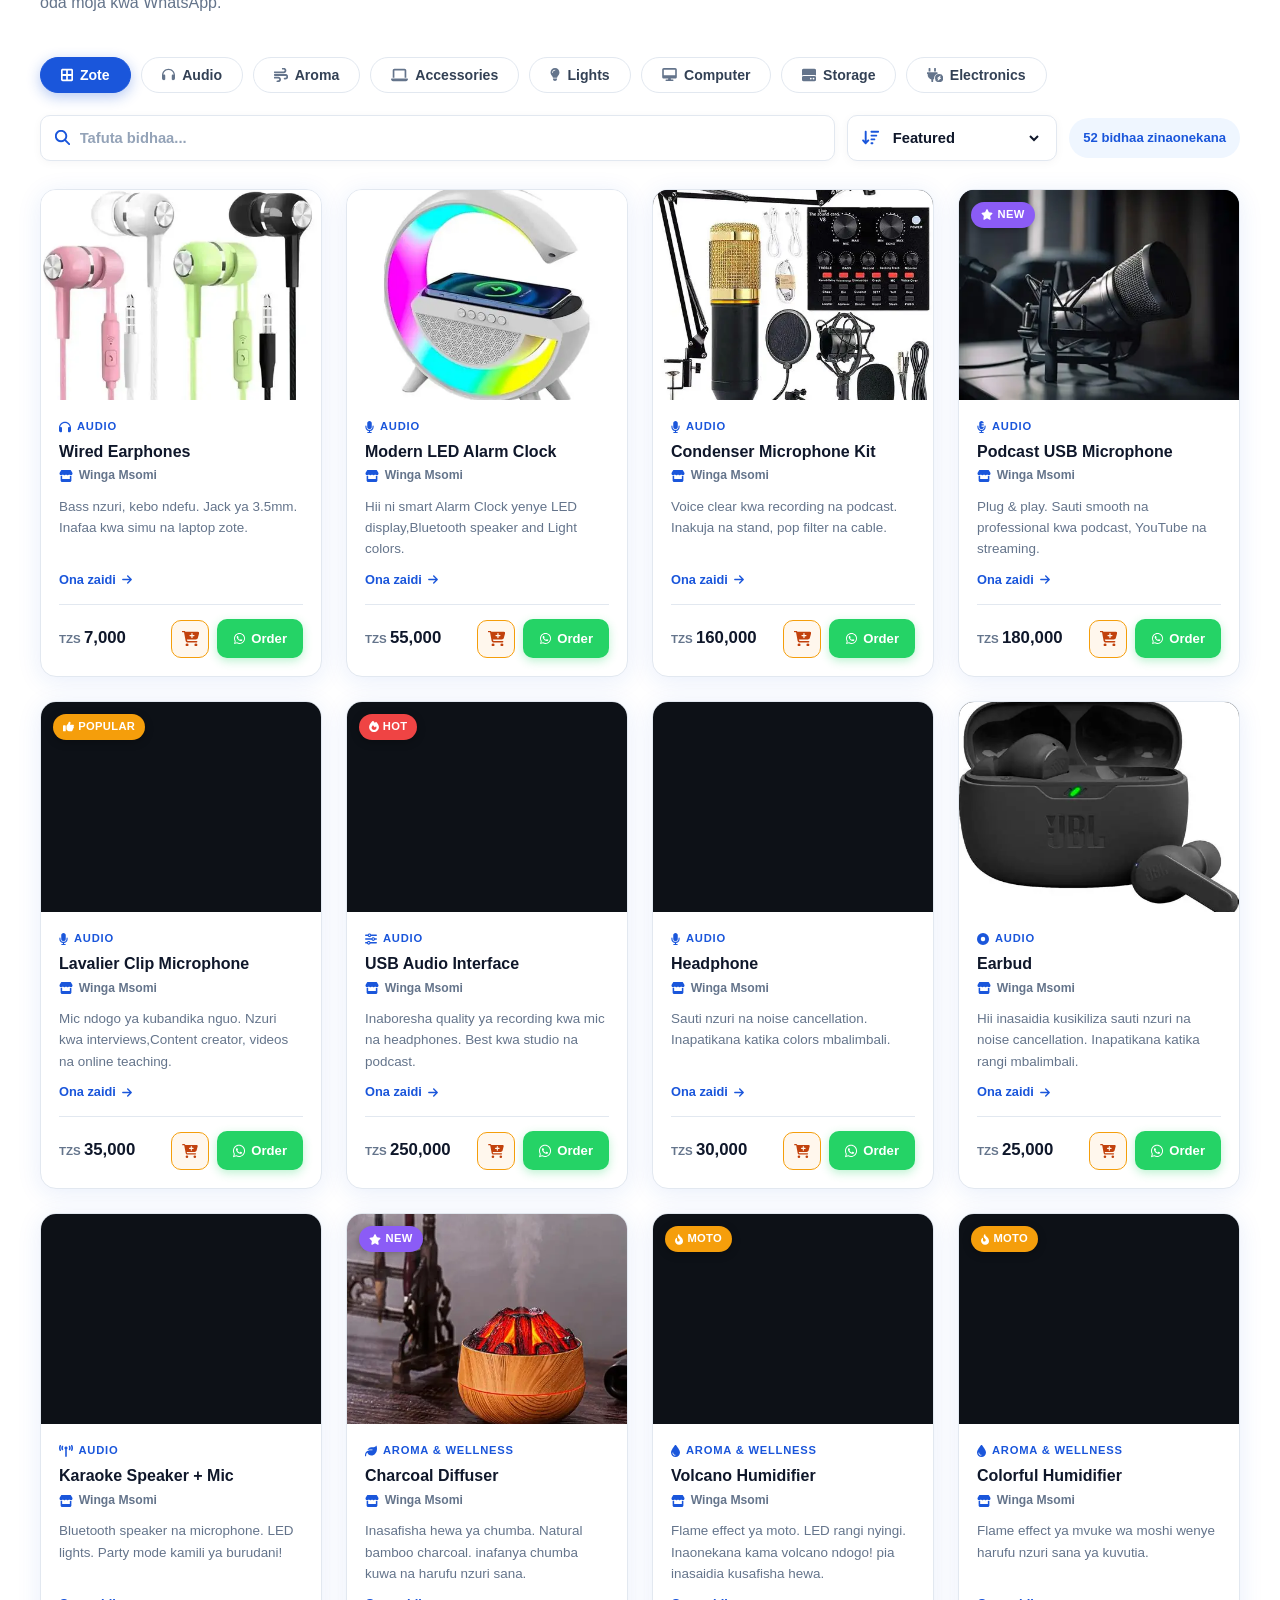
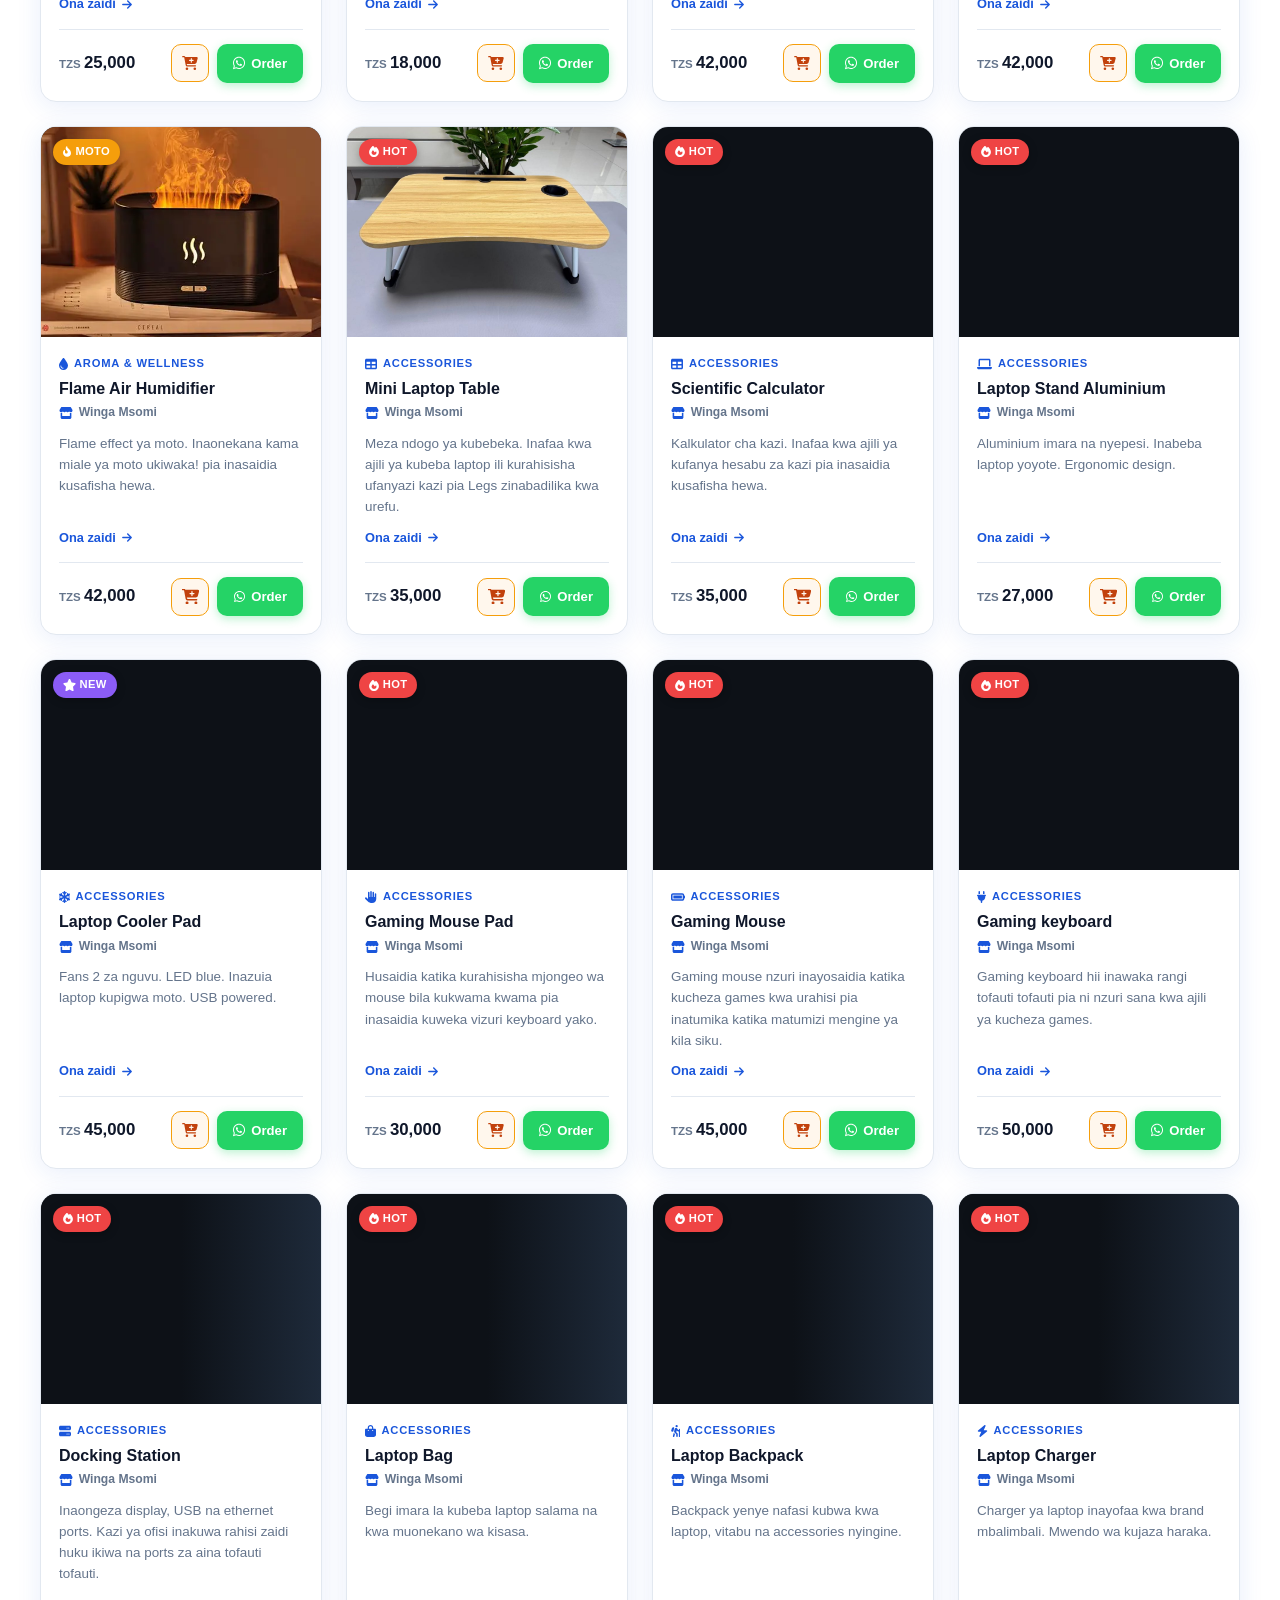
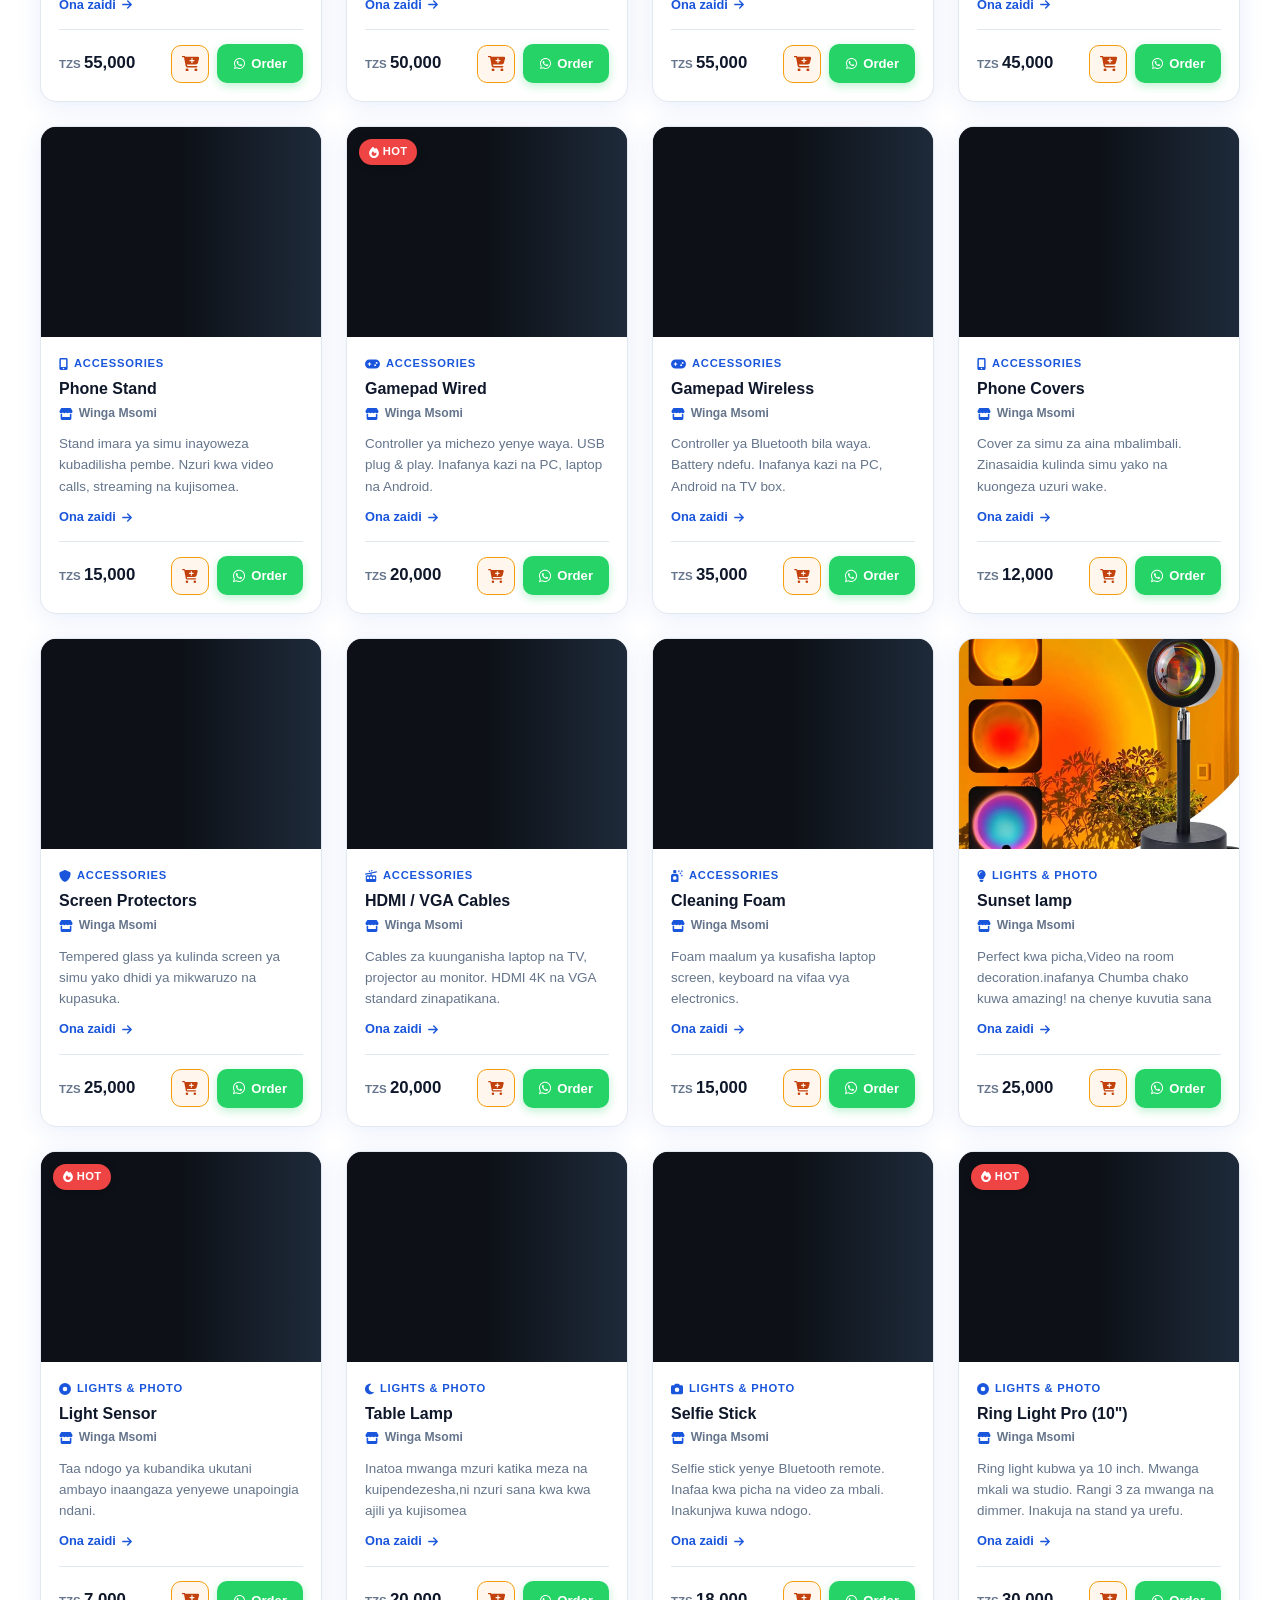
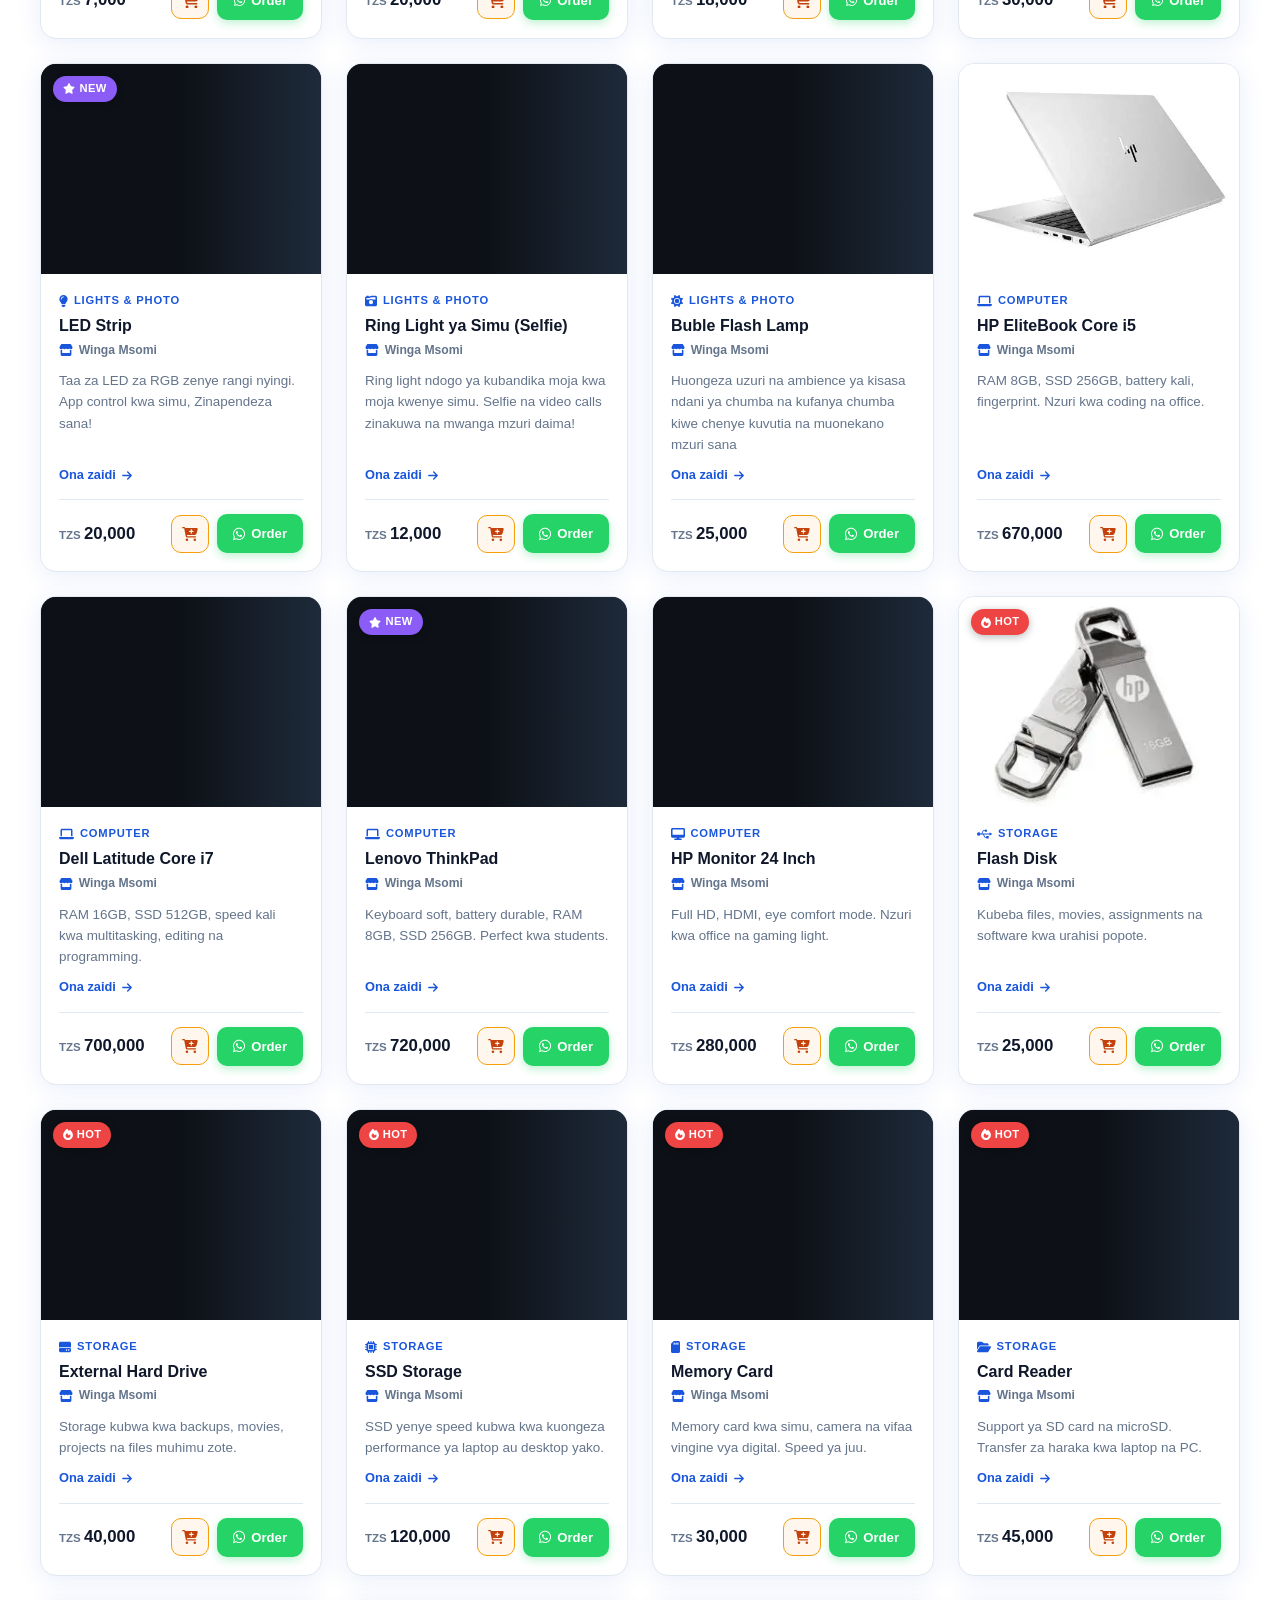
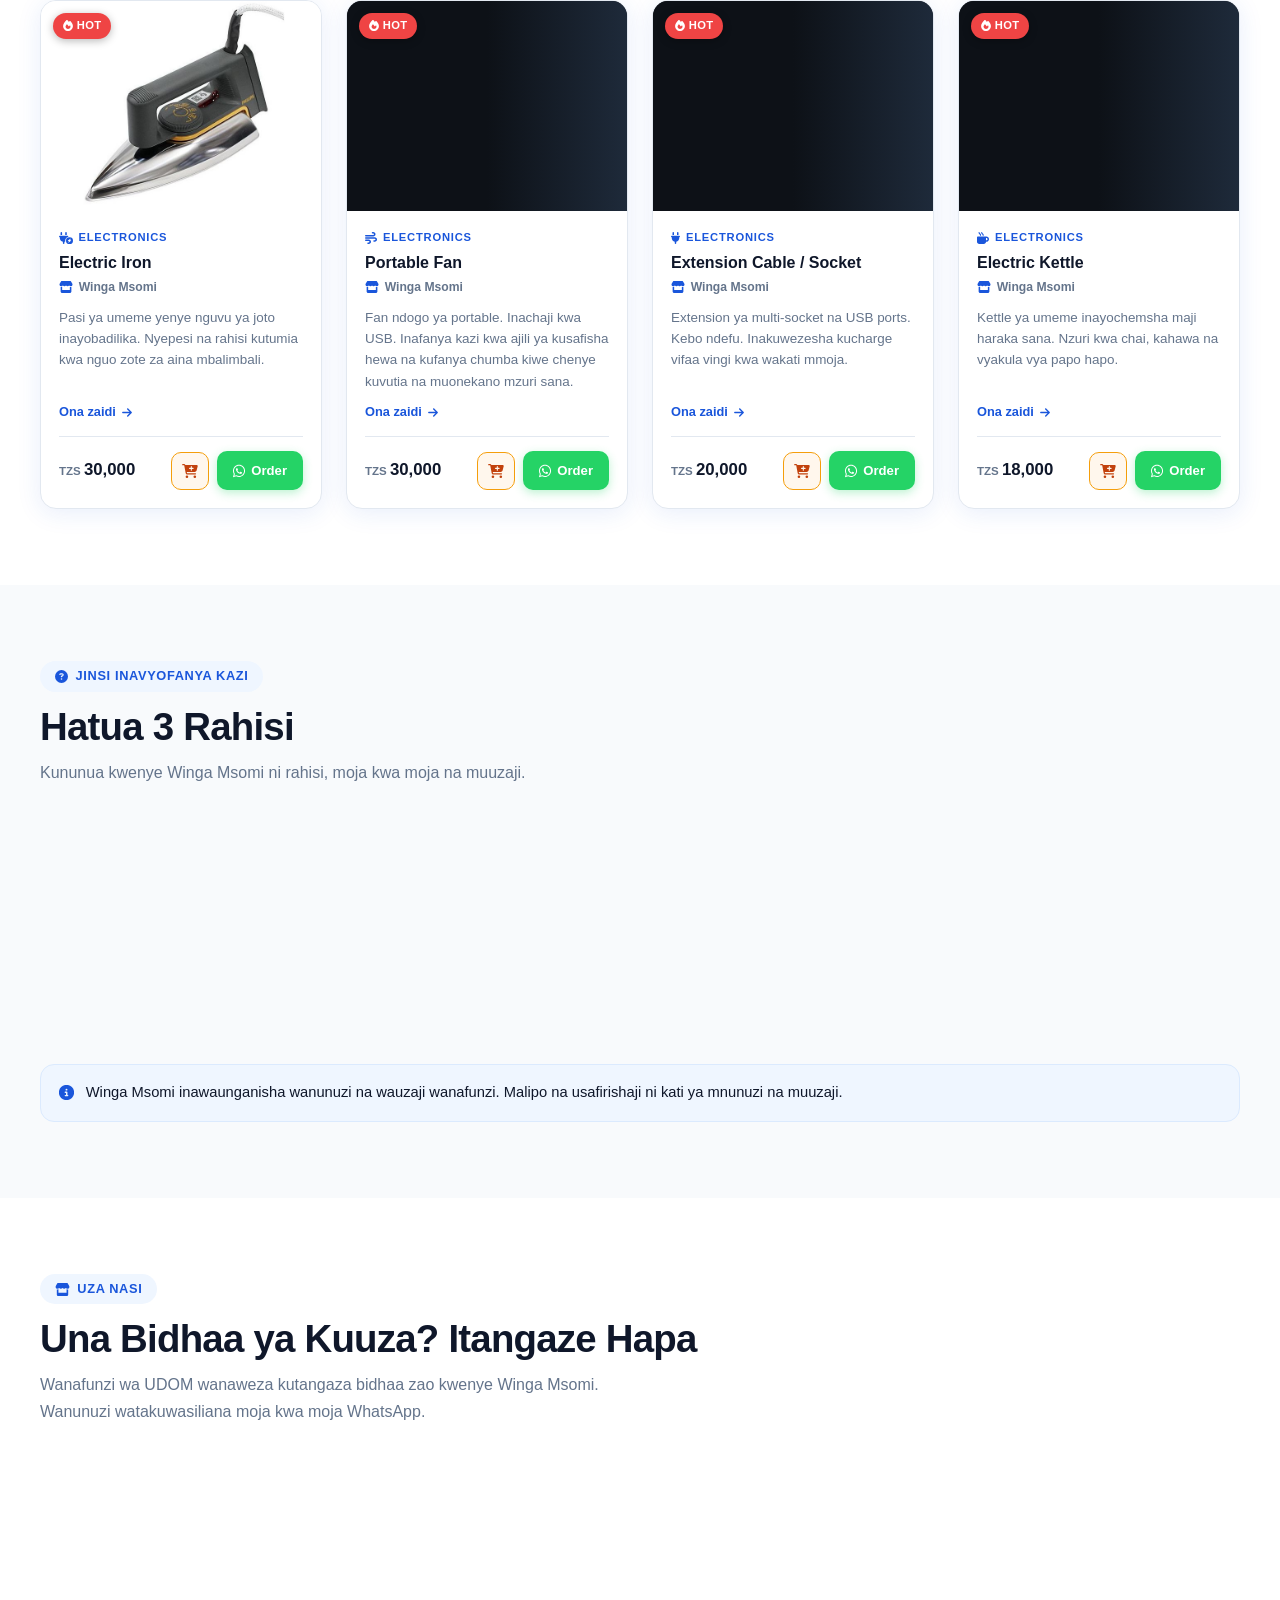
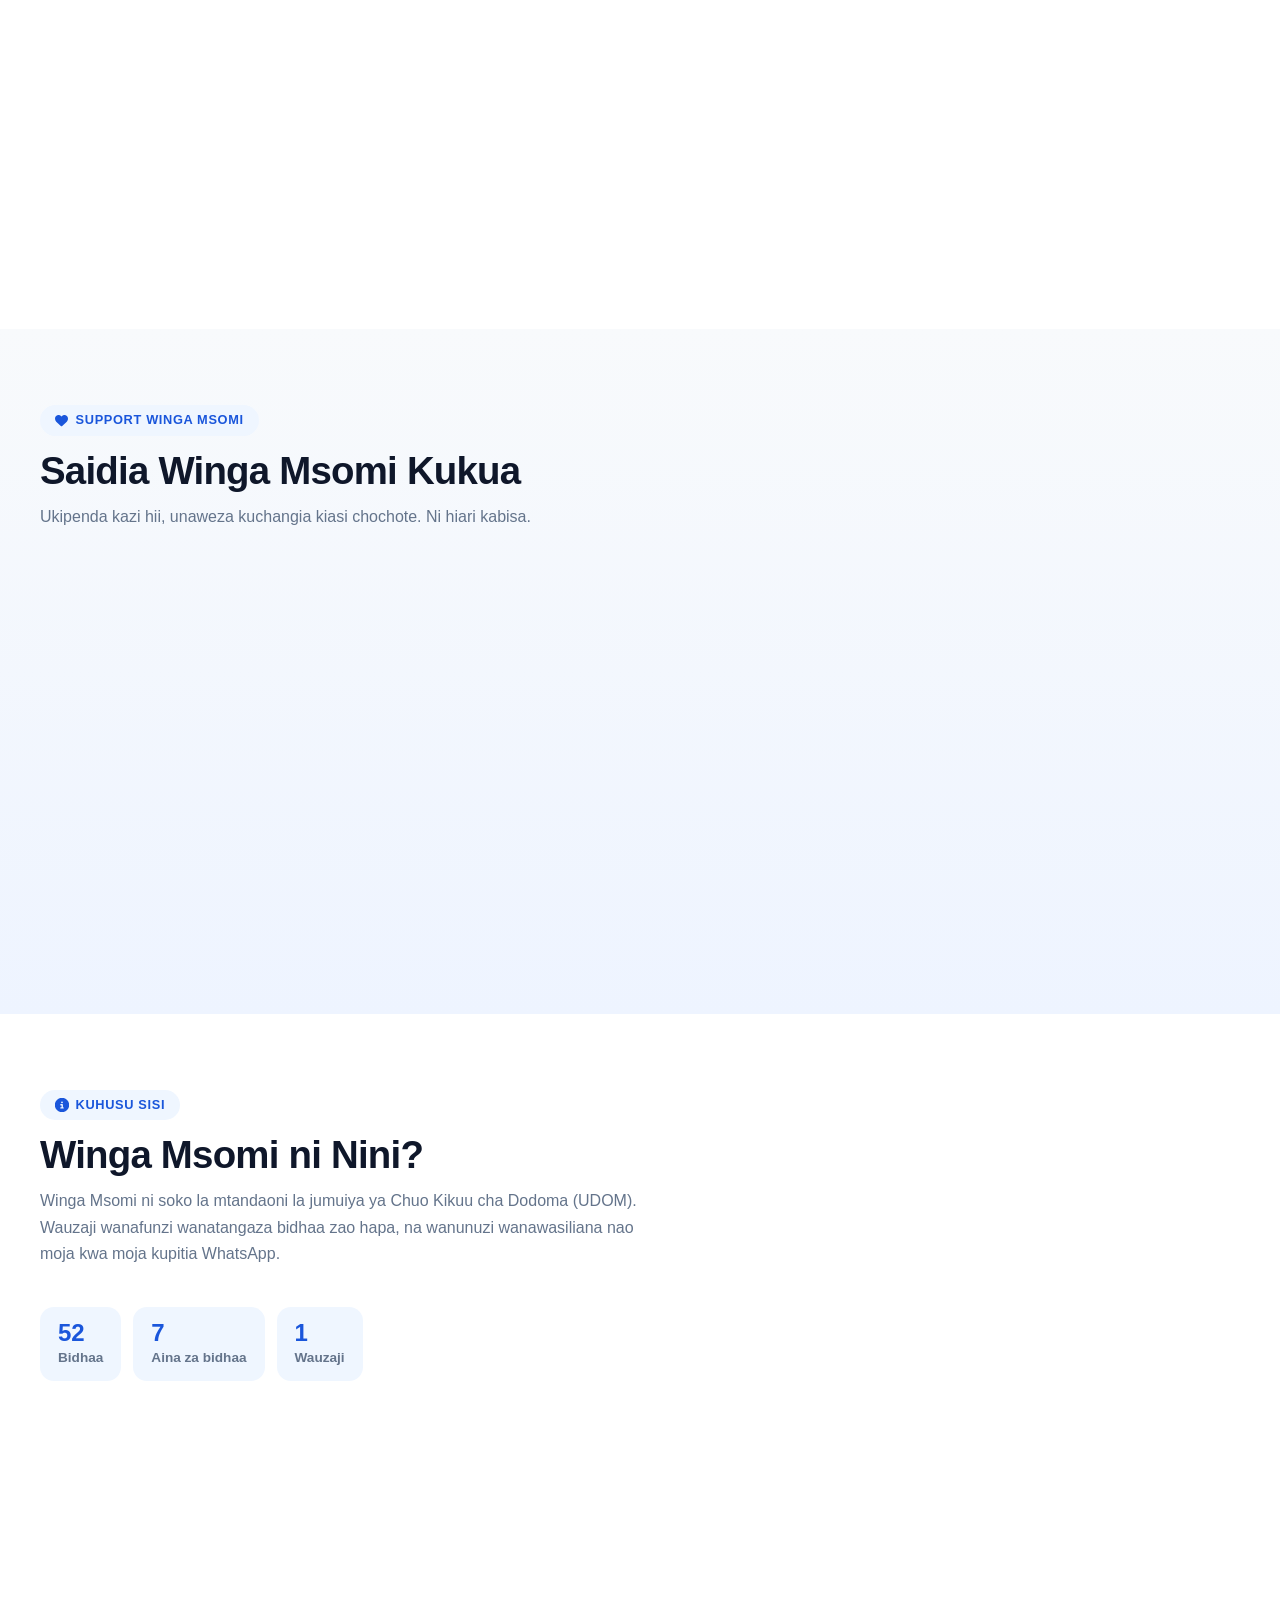
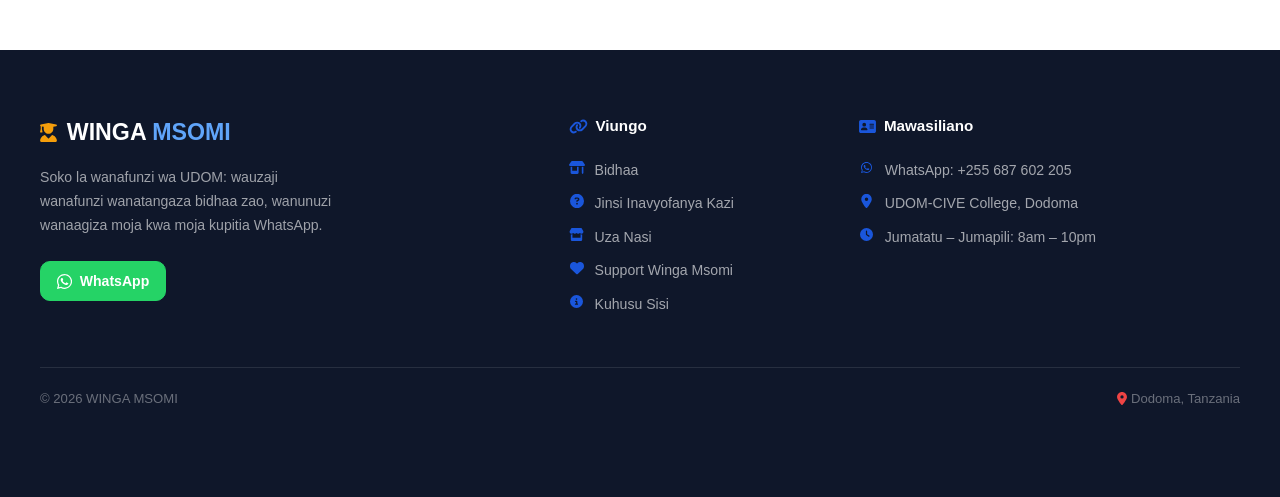
==== commit d768d40e: "Perf B: self-hosted icons instead of Font Awesome from cdnjs - New css/icons.css: the 104 icons the " ====
--- a/index.html
+++ b/index.html
@@ -3,7 +3,7 @@
 <head>
   <meta charset="UTF-8"/>
   <!-- Security: only scripts from this site; no inline scripts, no eval -->
-  <meta http-equiv="Content-Security-Policy" content="default-src 'self'; script-src 'self'; style-src 'self' https://fonts.googleapis.com https://cdnjs.cloudflare.com; font-src 'self' https://fonts.gstatic.com https://cdnjs.cloudflare.com; img-src 'self' data:; connect-src 'self'; object-src 'none'; base-uri 'self'; form-action 'self'; upgrade-insecure-requests"/>
+  <meta http-equiv="Content-Security-Policy" content="default-src 'self'; script-src 'self'; style-src 'self' https://fonts.googleapis.com; font-src 'self' https://fonts.gstatic.com; img-src 'self' data:; connect-src 'self'; object-src 'none'; base-uri 'self'; form-action 'self'; upgrade-insecure-requests"/>
   <meta name="viewport" content="width=device-width, initial-scale=1.0"/>
   <meta name="theme-color" content="#1A56DB"/>
   <meta name="description" content="WINGA MSOMI - Soko la wanafunzi wa UDOM: bidhaa kutoka kwa wauzaji wanafunzi, agiza moja kwa moja kupitia WhatsApp."/>
@@ -19,8 +19,7 @@
   <link rel="preconnect" href="https://fonts.gstatic.com" crossorigin/>
   <link href="https://fonts.googleapis.com/css2?family=Sora:wght@400;600;700;800;900&family=DM+Sans:wght@400;500;600&display=swap" rel="stylesheet"/>
 
-  <!-- Font Awesome 6 (Free) -->
-  <link rel="stylesheet" href="https://cdnjs.cloudflare.com/ajax/libs/font-awesome/6.5.1/css/all.min.css" crossorigin="anonymous" referrerpolicy="no-referrer"/>
+  <link rel="stylesheet" href="css/icons.css"/>
 
   <link rel="icon" type="image/svg+xml" href="images/favicon.svg"/>
 
--- a/css/icons.css
+++ b/css/icons.css
@@ -0,0 +1,128 @@
+/* ================================================================
+   WINGA MSOMI — icons.css
+   The ~100 icons the site uses, served from this site (replaces the
+   ~300 KB Font Awesome download from cdnjs). Markup is unchanged:
+   <i class="fa-solid fa-house"></i> still works.
+   Icons: Font Awesome Free 6.5.1 by @fontawesome - https://fontawesome.com
+   License - https://fontawesome.com/license/free (Icons: CC BY 4.0)
+   To add an icon: copy its SVG path from fontawesome.com (Free) and add a
+   rule in the same format as below.
+   ================================================================ */
+.fa-solid, .fa-regular, .fa-brands {
+  display: inline-block;
+  width: var(--w, 1em);
+  height: 1em;
+  vertical-align: -0.125em;
+  background-color: currentColor;
+  -webkit-mask: var(--fa) no-repeat center / contain;
+          mask: var(--fa) no-repeat center / contain;
+  font-style: normal;
+  flex-shrink: 0;
+}
+.fa-spin { animation: fa-spin 1s linear infinite; }
+@keyframes fa-spin { to { transform: rotate(360deg); } }
+@media (prefers-reduced-motion: reduce) { .fa-spin { animation: none; } }
+.fa-address-card{--fa:url("data:image/svg+xml,%3Csvg xmlns='http://www.w3.org/2000/svg' viewBox='0 0 576 512'%3E%3Cpath d='M64 32C28.7 32 0 60.7 0 96V416c0 35.3 28.7 64 64 64H512c35.3 0 64-28.7 64-64V96c0-35.3-28.7-64-64-64H64zm80 256h64c44.2 0 80 35.8 80 80c0 8.8-7.2 16-16 16H80c-8.8 0-16-7.2-16-16c0-44.2 35.8-80 80-80zm-32-96a64 64 0 1 1 128 0 64 64 0 1 1 -128 0zm256-32H496c8.8 0 16 7.2 16 16s-7.2 16-16 16H368c-8.8 0-16-7.2-16-16s7.2-16 16-16zm0 64H496c8.8 0 16 7.2 16 16s-7.2 16-16 16H368c-8.8 0-16-7.2-16-16s7.2-16 16-16zm0 64H496c8.8 0 16 7.2 16 16s-7.2 16-16 16H368c-8.8 0-16-7.2-16-16s7.2-16 16-16z'/%3E%3C/svg%3E");--w:1.125em}
+.fa-align-left{--fa:url("data:image/svg+xml,%3Csvg xmlns='http://www.w3.org/2000/svg' viewBox='0 0 448 512'%3E%3Cpath d='M288 64c0 17.7-14.3 32-32 32H32C14.3 96 0 81.7 0 64S14.3 32 32 32H256c17.7 0 32 14.3 32 32zm0 256c0 17.7-14.3 32-32 32H32c-17.7 0-32-14.3-32-32s14.3-32 32-32H256c17.7 0 32 14.3 32 32zM0 192c0-17.7 14.3-32 32-32H416c17.7 0 32 14.3 32 32s-14.3 32-32 32H32c-17.7 0-32-14.3-32-32zM448 448c0 17.7-14.3 32-32 32H32c-17.7 0-32-14.3-32-32s14.3-32 32-32H416c17.7 0 32 14.3 32 32z'/%3E%3C/svg%3E");--w:0.875em}
+.fa-arrow-down-wide-short{--fa:url("data:image/svg+xml,%3Csvg xmlns='http://www.w3.org/2000/svg' viewBox='0 0 576 512'%3E%3Cpath d='M151.6 469.6C145.5 476.2 137 480 128 480s-17.5-3.8-23.6-10.4l-88-96c-11.9-13-11.1-33.3 2-45.2s33.3-11.1 45.2 2L96 365.7V64c0-17.7 14.3-32 32-32s32 14.3 32 32V365.7l32.4-35.4c11.9-13 32.2-13.9 45.2-2s13.9 32.2 2 45.2l-88 96zM320 480c-17.7 0-32-14.3-32-32s14.3-32 32-32h32c17.7 0 32 14.3 32 32s-14.3 32-32 32H320zm0-128c-17.7 0-32-14.3-32-32s14.3-32 32-32h96c17.7 0 32 14.3 32 32s-14.3 32-32 32H320zm0-128c-17.7 0-32-14.3-32-32s14.3-32 32-32H480c17.7 0 32 14.3 32 32s-14.3 32-32 32H320zm0-128c-17.7 0-32-14.3-32-32s14.3-32 32-32H544c17.7 0 32 14.3 32 32s-14.3 32-32 32H320z'/%3E%3C/svg%3E");--w:1.125em}
+.fa-arrow-left{--fa:url("data:image/svg+xml,%3Csvg xmlns='http://www.w3.org/2000/svg' viewBox='0 0 448 512'%3E%3Cpath d='M9.4 233.4c-12.5 12.5-12.5 32.8 0 45.3l160 160c12.5 12.5 32.8 12.5 45.3 0s12.5-32.8 0-45.3L109.2 288 416 288c17.7 0 32-14.3 32-32s-14.3-32-32-32l-306.7 0L214.6 118.6c12.5-12.5 12.5-32.8 0-45.3s-32.8-12.5-45.3 0l-160 160z'/%3E%3C/svg%3E");--w:0.875em}
+.fa-arrow-right{--fa:url("data:image/svg+xml,%3Csvg xmlns='http://www.w3.org/2000/svg' viewBox='0 0 448 512'%3E%3Cpath d='M438.6 278.6c12.5-12.5 12.5-32.8 0-45.3l-160-160c-12.5-12.5-32.8-12.5-45.3 0s-12.5 32.8 0 45.3L338.8 224 32 224c-17.7 0-32 14.3-32 32s14.3 32 32 32l306.7 0L233.4 393.4c-12.5 12.5-12.5 32.8 0 45.3s32.8 12.5 45.3 0l160-160z'/%3E%3C/svg%3E");--w:0.875em}
+.fa-arrow-up-right-from-square{--fa:url("data:image/svg+xml,%3Csvg xmlns='http://www.w3.org/2000/svg' viewBox='0 0 512 512'%3E%3Cpath d='M320 0c-17.7 0-32 14.3-32 32s14.3 32 32 32h82.7L201.4 265.4c-12.5 12.5-12.5 32.8 0 45.3s32.8 12.5 45.3 0L448 109.3V192c0 17.7 14.3 32 32 32s32-14.3 32-32V32c0-17.7-14.3-32-32-32H320zM80 32C35.8 32 0 67.8 0 112V432c0 44.2 35.8 80 80 80H400c44.2 0 80-35.8 80-80V320c0-17.7-14.3-32-32-32s-32 14.3-32 32V432c0 8.8-7.2 16-16 16H80c-8.8 0-16-7.2-16-16V112c0-8.8 7.2-16 16-16H192c17.7 0 32-14.3 32-32s-14.3-32-32-32H80z'/%3E%3C/svg%3E");--w:1.0em}
+.fa-bag-shopping{--fa:url("data:image/svg+xml,%3Csvg xmlns='http://www.w3.org/2000/svg' viewBox='0 0 448 512'%3E%3Cpath d='M160 112c0-35.3 28.7-64 64-64s64 28.7 64 64v48H160V112zm-48 48H48c-26.5 0-48 21.5-48 48V416c0 53 43 96 96 96H352c53 0 96-43 96-96V208c0-26.5-21.5-48-48-48H336V112C336 50.1 285.9 0 224 0S112 50.1 112 112v48zm24 48a24 24 0 1 1 0 48 24 24 0 1 1 0-48zm152 24a24 24 0 1 1 48 0 24 24 0 1 1 -48 0z'/%3E%3C/svg%3E");--w:0.875em}
+.fa-bars{--fa:url("data:image/svg+xml,%3Csvg xmlns='http://www.w3.org/2000/svg' viewBox='0 0 448 512'%3E%3Cpath d='M0 96C0 78.3 14.3 64 32 64H416c17.7 0 32 14.3 32 32s-14.3 32-32 32H32C14.3 128 0 113.7 0 96zM0 256c0-17.7 14.3-32 32-32H416c17.7 0 32 14.3 32 32s-14.3 32-32 32H32c-17.7 0-32-14.3-32-32zM448 416c0 17.7-14.3 32-32 32H32c-17.7 0-32-14.3-32-32s14.3-32 32-32H416c17.7 0 32 14.3 32 32z'/%3E%3C/svg%3E");--w:0.875em}
+.fa-basket-shopping{--fa:url("data:image/svg+xml,%3Csvg xmlns='http://www.w3.org/2000/svg' viewBox='0 0 576 512'%3E%3Cpath d='M253.3 35.1c6.1-11.8 1.5-26.3-10.2-32.4s-26.3-1.5-32.4 10.2L117.6 192H32c-17.7 0-32 14.3-32 32s14.3 32 32 32L83.9 463.5C91 492 116.6 512 146 512H430c29.4 0 55-20 62.1-48.5L544 256c17.7 0 32-14.3 32-32s-14.3-32-32-32H458.4L365.3 12.9C359.2 1.2 344.7-3.4 332.9 2.7s-16.3 20.6-10.2 32.4L404.3 192H171.7L253.3 35.1zM192 304v96c0 8.8-7.2 16-16 16s-16-7.2-16-16V304c0-8.8 7.2-16 16-16s16 7.2 16 16zm96-16c8.8 0 16 7.2 16 16v96c0 8.8-7.2 16-16 16s-16-7.2-16-16V304c0-8.8 7.2-16 16-16zm128 16v96c0 8.8-7.2 16-16 16s-16-7.2-16-16V304c0-8.8 7.2-16 16-16s16 7.2 16 16z'/%3E%3C/svg%3E");--w:1.125em}
+.fa-battery-full{--fa:url("data:image/svg+xml,%3Csvg xmlns='http://www.w3.org/2000/svg' viewBox='0 0 576 512'%3E%3Cpath d='M464 160c8.8 0 16 7.2 16 16V336c0 8.8-7.2 16-16 16H80c-8.8 0-16-7.2-16-16V176c0-8.8 7.2-16 16-16H464zM80 96C35.8 96 0 131.8 0 176V336c0 44.2 35.8 80 80 80H464c44.2 0 80-35.8 80-80V320c17.7 0 32-14.3 32-32V224c0-17.7-14.3-32-32-32V176c0-44.2-35.8-80-80-80H80zm368 96H96V320H448V192z'/%3E%3C/svg%3E");--w:1.125em}
+.fa-bolt{--fa:url("data:image/svg+xml,%3Csvg xmlns='http://www.w3.org/2000/svg' viewBox='0 0 448 512'%3E%3Cpath d='M349.4 44.6c5.9-13.7 1.5-29.7-10.6-38.5s-28.6-8-39.9 1.8l-256 224c-10 8.8-13.6 22.9-8.9 35.3S50.7 288 64 288H175.5L98.6 467.4c-5.9 13.7-1.5 29.7 10.6 38.5s28.6 8 39.9-1.8l256-224c10-8.8 13.6-22.9 8.9-35.3s-16.6-20.7-30-20.7H272.5L349.4 44.6z'/%3E%3C/svg%3E");--w:0.875em}
+.fa-border-all{--fa:url("data:image/svg+xml,%3Csvg xmlns='http://www.w3.org/2000/svg' viewBox='0 0 448 512'%3E%3Cpath d='M384 96V224H256V96H384zm0 192V416H256V288H384zM192 224H64V96H192V224zM64 288H192V416H64V288zM64 32C28.7 32 0 60.7 0 96V416c0 35.3 28.7 64 64 64H384c35.3 0 64-28.7 64-64V96c0-35.3-28.7-64-64-64H64z'/%3E%3C/svg%3E");--w:0.875em}
+.fa-box{--fa:url("data:image/svg+xml,%3Csvg xmlns='http://www.w3.org/2000/svg' viewBox='0 0 448 512'%3E%3Cpath d='M50.7 58.5L0 160H208V32H93.7C75.5 32 58.9 42.3 50.7 58.5zM240 160H448L397.3 58.5C389.1 42.3 372.5 32 354.3 32H240V160zm208 32H0V416c0 35.3 28.7 64 64 64H384c35.3 0 64-28.7 64-64V192z'/%3E%3C/svg%3E");--w:0.875em}
+.fa-box-open{--fa:url("data:image/svg+xml,%3Csvg xmlns='http://www.w3.org/2000/svg' viewBox='0 0 640 512'%3E%3Cpath d='M58.9 42.1c3-6.1 9.6-9.6 16.3-8.7L320 64 564.8 33.4c6.7-.8 13.3 2.7 16.3 8.7l41.7 83.4c9 17.9-.6 39.6-19.8 45.1L439.6 217.3c-13.9 4-28.8-1.9-36.2-14.3L320 64 236.6 203c-7.4 12.4-22.3 18.3-36.2 14.3L37.1 170.6c-19.3-5.5-28.8-27.2-19.8-45.1L58.9 42.1zM321.1 128l54.9 91.4c14.9 24.8 44.6 36.6 72.5 28.6L576 211.6v167c0 22-15 41.2-36.4 46.6l-204.1 51c-10.2 2.6-20.9 2.6-31 0l-204.1-51C79 419.7 64 400.5 64 378.5v-167L191.6 248c27.8 8 57.6-3.8 72.5-28.6L318.9 128h2.2z'/%3E%3C/svg%3E");--w:1.25em}
+.fa-bullseye{--fa:url("data:image/svg+xml,%3Csvg xmlns='http://www.w3.org/2000/svg' viewBox='0 0 512 512'%3E%3Cpath d='M448 256A192 192 0 1 0 64 256a192 192 0 1 0 384 0zM0 256a256 256 0 1 1 512 0A256 256 0 1 1 0 256zm256 80a80 80 0 1 0 0-160 80 80 0 1 0 0 160zm0-224a144 144 0 1 1 0 288 144 144 0 1 1 0-288zM224 256a32 32 0 1 1 64 0 32 32 0 1 1 -64 0z'/%3E%3C/svg%3E");--w:1.0em}
+.fa-cable-car{--fa:url("data:image/svg+xml,%3Csvg xmlns='http://www.w3.org/2000/svg' viewBox='0 0 512 512'%3E%3Cpath d='M288 0a32 32 0 1 1 0 64 32 32 0 1 1 0-64zM160 56a32 32 0 1 1 64 0 32 32 0 1 1 -64 0zM32 288c0-35.3 28.7-64 64-64H232V157.5l-203.1 42c-13 2.7-25.7-5.7-28.4-18.6s5.7-25.7 18.6-28.4l232-48 232-48c13-2.7 25.7 5.7 28.4 18.6s-5.7 25.7-18.6 28.4L280 147.5V224H416c35.3 0 64 28.7 64 64V448c0 35.3-28.7 64-64 64H96c-35.3 0-64-28.7-64-64V288zm64 0c-8.8 0-16 7.2-16 16v64c0 8.8 7.2 16 16 16h64c8.8 0 16-7.2 16-16V304c0-8.8-7.2-16-16-16H96zm112 16v64c0 8.8 7.2 16 16 16h64c8.8 0 16-7.2 16-16V304c0-8.8-7.2-16-16-16H224c-8.8 0-16 7.2-16 16zm144-16c-8.8 0-16 7.2-16 16v64c0 8.8 7.2 16 16 16h64c8.8 0 16-7.2 16-16V304c0-8.8-7.2-16-16-16H352z'/%3E%3C/svg%3E");--w:1.0em}
+.fa-camera{--fa:url("data:image/svg+xml,%3Csvg xmlns='http://www.w3.org/2000/svg' viewBox='0 0 512 512'%3E%3Cpath d='M149.1 64.8L138.7 96H64C28.7 96 0 124.7 0 160V416c0 35.3 28.7 64 64 64H448c35.3 0 64-28.7 64-64V160c0-35.3-28.7-64-64-64H373.3L362.9 64.8C356.4 45.2 338.1 32 317.4 32H194.6c-20.7 0-39 13.2-45.5 32.8zM256 192a96 96 0 1 1 0 192 96 96 0 1 1 0-192z'/%3E%3C/svg%3E");--w:1.0em}
+.fa-camera-retro{--fa:url("data:image/svg+xml,%3Csvg xmlns='http://www.w3.org/2000/svg' viewBox='0 0 512 512'%3E%3Cpath d='M220.6 121.2L271.1 96 448 96v96H333.2c-21.9-15.1-48.5-24-77.2-24s-55.2 8.9-77.2 24H64V128H192c9.9 0 19.7-2.3 28.6-6.8zM0 128V416c0 35.3 28.7 64 64 64H448c35.3 0 64-28.7 64-64V96c0-35.3-28.7-64-64-64H271.1c-9.9 0-19.7 2.3-28.6 6.8L192 64H160V48c0-8.8-7.2-16-16-16H80c-8.8 0-16 7.2-16 16l0 16C28.7 64 0 92.7 0 128zM168 304a88 88 0 1 1 176 0 88 88 0 1 1 -176 0z'/%3E%3C/svg%3E");--w:1.0em}
+.fa-cart-plus{--fa:url("data:image/svg+xml,%3Csvg xmlns='http://www.w3.org/2000/svg' viewBox='0 0 576 512'%3E%3Cpath d='M0 24C0 10.7 10.7 0 24 0H69.5c22 0 41.5 12.8 50.6 32h411c26.3 0 45.5 25 38.6 50.4l-41 152.3c-8.5 31.4-37 53.3-69.5 53.3H170.7l5.4 28.5c2.2 11.3 12.1 19.5 23.6 19.5H488c13.3 0 24 10.7 24 24s-10.7 24-24 24H199.7c-34.6 0-64.3-24.6-70.7-58.5L77.4 54.5c-.7-3.8-4-6.5-7.9-6.5H24C10.7 48 0 37.3 0 24zM128 464a48 48 0 1 1 96 0 48 48 0 1 1 -96 0zm336-48a48 48 0 1 1 0 96 48 48 0 1 1 0-96zM252 160c0 11 9 20 20 20h44v44c0 11 9 20 20 20s20-9 20-20V180h44c11 0 20-9 20-20s-9-20-20-20H356V96c0-11-9-20-20-20s-20 9-20 20v44H272c-11 0-20 9-20 20z'/%3E%3C/svg%3E");--w:1.125em}
+.fa-cart-shopping{--fa:url("data:image/svg+xml,%3Csvg xmlns='http://www.w3.org/2000/svg' viewBox='0 0 576 512'%3E%3Cpath d='M0 24C0 10.7 10.7 0 24 0H69.5c22 0 41.5 12.8 50.6 32h411c26.3 0 45.5 25 38.6 50.4l-41 152.3c-8.5 31.4-37 53.3-69.5 53.3H170.7l5.4 28.5c2.2 11.3 12.1 19.5 23.6 19.5H488c13.3 0 24 10.7 24 24s-10.7 24-24 24H199.7c-34.6 0-64.3-24.6-70.7-58.5L77.4 54.5c-.7-3.8-4-6.5-7.9-6.5H24C10.7 48 0 37.3 0 24zM128 464a48 48 0 1 1 96 0 48 48 0 1 1 -96 0zm336-48a48 48 0 1 1 0 96 48 48 0 1 1 0-96z'/%3E%3C/svg%3E");--w:1.125em}
+.fa-check{--fa:url("data:image/svg+xml,%3Csvg xmlns='http://www.w3.org/2000/svg' viewBox='0 0 448 512'%3E%3Cpath d='M438.6 105.4c12.5 12.5 12.5 32.8 0 45.3l-256 256c-12.5 12.5-32.8 12.5-45.3 0l-128-128c-12.5-12.5-12.5-32.8 0-45.3s32.8-12.5 45.3 0L160 338.7 393.4 105.4c12.5-12.5 32.8-12.5 45.3 0z'/%3E%3C/svg%3E");--w:0.875em}
+.fa-chevron-down{--fa:url("data:image/svg+xml,%3Csvg xmlns='http://www.w3.org/2000/svg' viewBox='0 0 512 512'%3E%3Cpath d='M233.4 406.6c12.5 12.5 32.8 12.5 45.3 0l192-192c12.5-12.5 12.5-32.8 0-45.3s-32.8-12.5-45.3 0L256 338.7 86.6 169.4c-12.5-12.5-32.8-12.5-45.3 0s-12.5 32.8 0 45.3l192 192z'/%3E%3C/svg%3E");--w:1.0em}
+.fa-chevron-left{--fa:url("data:image/svg+xml,%3Csvg xmlns='http://www.w3.org/2000/svg' viewBox='0 0 320 512'%3E%3Cpath d='M9.4 233.4c-12.5 12.5-12.5 32.8 0 45.3l192 192c12.5 12.5 32.8 12.5 45.3 0s12.5-32.8 0-45.3L77.3 256 246.6 86.6c12.5-12.5 12.5-32.8 0-45.3s-32.8-12.5-45.3 0l-192 192z'/%3E%3C/svg%3E");--w:0.625em}
+.fa-chevron-right{--fa:url("data:image/svg+xml,%3Csvg xmlns='http://www.w3.org/2000/svg' viewBox='0 0 320 512'%3E%3Cpath d='M310.6 233.4c12.5 12.5 12.5 32.8 0 45.3l-192 192c-12.5 12.5-32.8 12.5-45.3 0s-12.5-32.8 0-45.3L242.7 256 73.4 86.6c-12.5-12.5-12.5-32.8 0-45.3s32.8-12.5 45.3 0l192 192z'/%3E%3C/svg%3E");--w:0.625em}
+.fa-circle-check{--fa:url("data:image/svg+xml,%3Csvg xmlns='http://www.w3.org/2000/svg' viewBox='0 0 512 512'%3E%3Cpath d='M256 512A256 256 0 1 0 256 0a256 256 0 1 0 0 512zM369 209L241 337c-9.4 9.4-24.6 9.4-33.9 0l-64-64c-9.4-9.4-9.4-24.6 0-33.9s24.6-9.4 33.9 0l47 47L335 175c9.4-9.4 24.6-9.4 33.9 0s9.4 24.6 0 33.9z'/%3E%3C/svg%3E");--w:1.0em}
+.fa-circle-dot{--fa:url("data:image/svg+xml,%3Csvg xmlns='http://www.w3.org/2000/svg' viewBox='0 0 512 512'%3E%3Cpath d='M256 512A256 256 0 1 0 256 0a256 256 0 1 0 0 512zm0-352a96 96 0 1 1 0 192 96 96 0 1 1 0-192z'/%3E%3C/svg%3E");--w:1.0em}
+.fa-circle-exclamation{--fa:url("data:image/svg+xml,%3Csvg xmlns='http://www.w3.org/2000/svg' viewBox='0 0 512 512'%3E%3Cpath d='M256 512A256 256 0 1 0 256 0a256 256 0 1 0 0 512zm0-384c13.3 0 24 10.7 24 24V264c0 13.3-10.7 24-24 24s-24-10.7-24-24V152c0-13.3 10.7-24 24-24zM224 352a32 32 0 1 1 64 0 32 32 0 1 1 -64 0z'/%3E%3C/svg%3E");--w:1.0em}
+.fa-circle-info{--fa:url("data:image/svg+xml,%3Csvg xmlns='http://www.w3.org/2000/svg' viewBox='0 0 512 512'%3E%3Cpath d='M256 512A256 256 0 1 0 256 0a256 256 0 1 0 0 512zM216 336h24V272H216c-13.3 0-24-10.7-24-24s10.7-24 24-24h48c13.3 0 24 10.7 24 24v88h8c13.3 0 24 10.7 24 24s-10.7 24-24 24H216c-13.3 0-24-10.7-24-24s10.7-24 24-24zm40-208a32 32 0 1 1 0 64 32 32 0 1 1 0-64z'/%3E%3C/svg%3E");--w:1.0em}
+.fa-circle-question{--fa:url("data:image/svg+xml,%3Csvg xmlns='http://www.w3.org/2000/svg' viewBox='0 0 512 512'%3E%3Cpath d='M256 512A256 256 0 1 0 256 0a256 256 0 1 0 0 512zM169.8 165.3c7.9-22.3 29.1-37.3 52.8-37.3h58.3c34.9 0 63.1 28.3 63.1 63.1c0 22.6-12.1 43.5-31.7 54.8L280 264.4c-.2 13-10.9 23.6-24 23.6c-13.3 0-24-10.7-24-24V250.5c0-8.6 4.6-16.5 12.1-20.8l44.3-25.4c4.7-2.7 7.6-7.7 7.6-13.1c0-8.4-6.8-15.1-15.1-15.1H222.6c-3.4 0-6.4 2.1-7.5 5.3l-.4 1.2c-4.4 12.5-18.2 19-30.6 14.6s-19-18.2-14.6-30.6l.4-1.2zM224 352a32 32 0 1 1 64 0 32 32 0 1 1 -64 0z'/%3E%3C/svg%3E");--w:1.0em}
+.fa-circle-xmark{--fa:url("data:image/svg+xml,%3Csvg xmlns='http://www.w3.org/2000/svg' viewBox='0 0 512 512'%3E%3Cpath d='M256 512A256 256 0 1 0 256 0a256 256 0 1 0 0 512zM175 175c9.4-9.4 24.6-9.4 33.9 0l47 47 47-47c9.4-9.4 24.6-9.4 33.9 0s9.4 24.6 0 33.9l-47 47 47 47c9.4 9.4 9.4 24.6 0 33.9s-24.6 9.4-33.9 0l-47-47-47 47c-9.4 9.4-24.6 9.4-33.9 0s-9.4-24.6 0-33.9l47-47-47-47c-9.4-9.4-9.4-24.6 0-33.9z'/%3E%3C/svg%3E");--w:1.0em}
+.fa-clock{--fa:url("data:image/svg+xml,%3Csvg xmlns='http://www.w3.org/2000/svg' viewBox='0 0 512 512'%3E%3Cpath d='M256 0a256 256 0 1 1 0 512A256 256 0 1 1 256 0zM232 120V256c0 8 4 15.5 10.7 20l96 64c11 7.4 25.9 4.4 33.3-6.7s4.4-25.9-6.7-33.3L280 243.2V120c0-13.3-10.7-24-24-24s-24 10.7-24 24z'/%3E%3C/svg%3E");--w:1.0em}
+.fa-cloud-arrow-up{--fa:url("data:image/svg+xml,%3Csvg xmlns='http://www.w3.org/2000/svg' viewBox='0 0 640 512'%3E%3Cpath d='M144 480C64.5 480 0 415.5 0 336c0-62.8 40.2-116.2 96.2-135.9c-.1-2.7-.2-5.4-.2-8.1c0-88.4 71.6-160 160-160c59.3 0 111 32.2 138.7 80.2C409.9 102 428.3 96 448 96c53 0 96 43 96 96c0 12.2-2.3 23.8-6.4 34.6C596 238.4 640 290.1 640 352c0 70.7-57.3 128-128 128H144zm79-217c-9.4 9.4-9.4 24.6 0 33.9s24.6 9.4 33.9 0l39-39V392c0 13.3 10.7 24 24 24s24-10.7 24-24V257.9l39 39c9.4 9.4 24.6 9.4 33.9 0s9.4-24.6 0-33.9l-80-80c-9.4-9.4-24.6-9.4-33.9 0l-80 80z'/%3E%3C/svg%3E");--w:1.25em}
+.fa-regular.fa-comments{--fa:url("data:image/svg+xml,%3Csvg xmlns='http://www.w3.org/2000/svg' viewBox='0 0 640 512'%3E%3Cpath d='M88.2 309.1c9.8-18.3 6.8-40.8-7.5-55.8C59.4 230.9 48 204 48 176c0-63.5 63.8-128 160-128s160 64.5 160 128s-63.8 128-160 128c-13.1 0-25.8-1.3-37.8-3.6c-10.4-2-21.2-.6-30.7 4.2c-4.1 2.1-8.3 4.1-12.6 6c-16 7.2-32.9 13.5-49.9 18c2.8-4.6 5.4-9.1 7.9-13.6c1.1-1.9 2.2-3.9 3.2-5.9zM0 176c0 41.8 17.2 80.1 45.9 110.3c-.9 1.7-1.9 3.5-2.8 5.1c-10.3 18.4-22.3 36.5-36.6 52.1c-6.6 7-8.3 17.2-4.6 25.9C5.8 378.3 14.4 384 24 384c43 0 86.5-13.3 122.7-29.7c4.8-2.2 9.6-4.5 14.2-6.8c15.1 3 30.9 4.5 47.1 4.5c114.9 0 208-78.8 208-176S322.9 0 208 0S0 78.8 0 176zM432 480c16.2 0 31.9-1.6 47.1-4.5c4.6 2.3 9.4 4.6 14.2 6.8C529.5 498.7 573 512 616 512c9.6 0 18.2-5.7 22-14.5c3.8-8.8 2-19-4.6-25.9c-14.2-15.6-26.2-33.7-36.6-52.1c-.9-1.7-1.9-3.4-2.8-5.1C622.8 384.1 640 345.8 640 304c0-94.4-87.9-171.5-198.2-175.8c4.1 15.2 6.2 31.2 6.2 47.8l0 .6c87.2 6.7 144 67.5 144 127.4c0 28-11.4 54.9-32.7 77.2c-14.3 15-17.3 37.6-7.5 55.8c1.1 2 2.2 4 3.2 5.9c2.5 4.5 5.2 9 7.9 13.6c-17-4.5-33.9-10.7-49.9-18c-4.3-1.9-8.5-3.9-12.6-6c-9.5-4.8-20.3-6.2-30.7-4.2c-12.1 2.4-24.7 3.6-37.8 3.6c-61.7 0-110-26.5-136.8-62.3c-16 5.4-32.8 9.4-50 11.8C279 439.8 350 480 432 480z'/%3E%3C/svg%3E");--w:1.25em}
+.fa-regular.fa-copy{--fa:url("data:image/svg+xml,%3Csvg xmlns='http://www.w3.org/2000/svg' viewBox='0 0 448 512'%3E%3Cpath d='M384 336H192c-8.8 0-16-7.2-16-16V64c0-8.8 7.2-16 16-16l140.1 0L400 115.9V320c0 8.8-7.2 16-16 16zM192 384H384c35.3 0 64-28.7 64-64V115.9c0-12.7-5.1-24.9-14.1-33.9L366.1 14.1c-9-9-21.2-14.1-33.9-14.1H192c-35.3 0-64 28.7-64 64V320c0 35.3 28.7 64 64 64zM64 128c-35.3 0-64 28.7-64 64V448c0 35.3 28.7 64 64 64H256c35.3 0 64-28.7 64-64V416H272v32c0 8.8-7.2 16-16 16H64c-8.8 0-16-7.2-16-16V192c0-8.8 7.2-16 16-16H96V128H64z'/%3E%3C/svg%3E");--w:0.875em}
+.fa-desktop{--fa:url("data:image/svg+xml,%3Csvg xmlns='http://www.w3.org/2000/svg' viewBox='0 0 576 512'%3E%3Cpath d='M64 0C28.7 0 0 28.7 0 64V352c0 35.3 28.7 64 64 64H240l-10.7 32H160c-17.7 0-32 14.3-32 32s14.3 32 32 32H416c17.7 0 32-14.3 32-32s-14.3-32-32-32H346.7L336 416H512c35.3 0 64-28.7 64-64V64c0-35.3-28.7-64-64-64H64zM512 64V288H64V64H512z'/%3E%3C/svg%3E");--w:1.125em}
+.fa-droplet{--fa:url("data:image/svg+xml,%3Csvg xmlns='http://www.w3.org/2000/svg' viewBox='0 0 384 512'%3E%3Cpath d='M192 512C86 512 0 426 0 320C0 228.8 130.2 57.7 166.6 11.7C172.6 4.2 181.5 0 191.1 0h1.8c9.6 0 18.5 4.2 24.5 11.7C253.8 57.7 384 228.8 384 320c0 106-86 192-192 192zM96 336c0-8.8-7.2-16-16-16s-16 7.2-16 16c0 61.9 50.1 112 112 112c8.8 0 16-7.2 16-16s-7.2-16-16-16c-44.2 0-80-35.8-80-80z'/%3E%3C/svg%3E");--w:0.75em}
+.fa-eye{--fa:url("data:image/svg+xml,%3Csvg xmlns='http://www.w3.org/2000/svg' viewBox='0 0 576 512'%3E%3Cpath d='M288 32c-80.8 0-145.5 36.8-192.6 80.6C48.6 156 17.3 208 2.5 243.7c-3.3 7.9-3.3 16.7 0 24.6C17.3 304 48.6 356 95.4 399.4C142.5 443.2 207.2 480 288 480s145.5-36.8 192.6-80.6c46.8-43.5 78.1-95.4 93-131.1c3.3-7.9 3.3-16.7 0-24.6c-14.9-35.7-46.2-87.7-93-131.1C433.5 68.8 368.8 32 288 32zM144 256a144 144 0 1 1 288 0 144 144 0 1 1 -288 0zm144-64c0 35.3-28.7 64-64 64c-7.1 0-13.9-1.2-20.3-3.3c-5.5-1.8-11.9 1.6-11.7 7.4c.3 6.9 1.3 13.8 3.2 20.7c13.7 51.2 66.4 81.6 117.6 67.9s81.6-66.4 67.9-117.6c-11.1-41.5-47.8-69.4-88.6-71.1c-5.8-.2-9.2 6.1-7.4 11.7c2.1 6.4 3.3 13.2 3.3 20.3z'/%3E%3C/svg%3E");--w:1.125em}
+.fa-fire{--fa:url("data:image/svg+xml,%3Csvg xmlns='http://www.w3.org/2000/svg' viewBox='0 0 448 512'%3E%3Cpath d='M159.3 5.4c7.8-7.3 19.9-7.2 27.7 .1c27.6 25.9 53.5 53.8 77.7 84c11-14.4 23.5-30.1 37-42.9c7.9-7.4 20.1-7.4 28 .1c34.6 33 63.9 76.6 84.5 118c20.3 40.8 33.8 82.5 33.8 111.9C448 404.2 348.2 512 224 512C98.4 512 0 404.1 0 276.5c0-38.4 17.8-85.3 45.4-131.7C73.3 97.7 112.7 48.6 159.3 5.4zM225.7 416c25.3 0 47.7-7 68.8-21c42.1-29.4 53.4-88.2 28.1-134.4c-4.5-9-16-9.6-22.5-2l-25.2 29.3c-6.6 7.6-18.5 7.4-24.7-.5c-16.5-21-46-58.5-62.8-79.8c-6.3-8-18.3-8.1-24.7-.1c-33.8 42.5-50.8 69.3-50.8 99.4C112 375.4 162.6 416 225.7 416z'/%3E%3C/svg%3E");--w:0.875em}
+.fa-fire-flame-curved{--fa:url("data:image/svg+xml,%3Csvg xmlns='http://www.w3.org/2000/svg' viewBox='0 0 384 512'%3E%3Cpath d='M153.6 29.9l16-21.3C173.6 3.2 180 0 186.7 0C198.4 0 208 9.6 208 21.3V43.5c0 13.1 5.4 25.7 14.9 34.7L307.6 159C356.4 205.6 384 270.2 384 337.7C384 434 306 512 209.7 512H192C86 512 0 426 0 320v-3.8c0-48.8 19.4-95.6 53.9-130.1l3.5-3.5c4.2-4.2 10-6.6 16-6.6C85.9 176 96 186.1 96 198.6V288c0 35.3 28.7 64 64 64s64-28.7 64-64v-3.9c0-18-7.2-35.3-19.9-48l-38.6-38.6c-24-24-37.5-56.7-37.5-90.7c0-27.7 9-54.8 25.6-76.9z'/%3E%3C/svg%3E");--w:0.75em}
+.fa-folder-open{--fa:url("data:image/svg+xml,%3Csvg xmlns='http://www.w3.org/2000/svg' viewBox='0 0 576 512'%3E%3Cpath d='M88.7 223.8L0 375.8V96C0 60.7 28.7 32 64 32H181.5c17 0 33.3 6.7 45.3 18.7l26.5 26.5c12 12 28.3 18.7 45.3 18.7H416c35.3 0 64 28.7 64 64v32H144c-22.8 0-43.8 12.1-55.3 31.8zm27.6 16.1C122.1 230 132.6 224 144 224H544c11.5 0 22 6.1 27.7 16.1s5.7 22.2-.1 32.1l-112 192C453.9 474 443.4 480 432 480H32c-11.5 0-22-6.1-27.7-16.1s-5.7-22.2 .1-32.1l112-192z'/%3E%3C/svg%3E");--w:1.125em}
+.fa-gamepad{--fa:url("data:image/svg+xml,%3Csvg xmlns='http://www.w3.org/2000/svg' viewBox='0 0 640 512'%3E%3Cpath d='M192 64C86 64 0 150 0 256S86 448 192 448H448c106 0 192-86 192-192s-86-192-192-192H192zM496 168a40 40 0 1 1 0 80 40 40 0 1 1 0-80zM392 304a40 40 0 1 1 80 0 40 40 0 1 1 -80 0zM168 200c0-13.3 10.7-24 24-24s24 10.7 24 24v32h32c13.3 0 24 10.7 24 24s-10.7 24-24 24H216v32c0 13.3-10.7 24-24 24s-24-10.7-24-24V280H136c-13.3 0-24-10.7-24-24s10.7-24 24-24h32V200z'/%3E%3C/svg%3E");--w:1.25em}
+.fa-hand{--fa:url("data:image/svg+xml,%3Csvg xmlns='http://www.w3.org/2000/svg' viewBox='0 0 512 512'%3E%3Cpath d='M288 32c0-17.7-14.3-32-32-32s-32 14.3-32 32V240c0 8.8-7.2 16-16 16s-16-7.2-16-16V64c0-17.7-14.3-32-32-32s-32 14.3-32 32V336c0 1.5 0 3.1 .1 4.6L67.6 283c-16-15.2-41.3-14.6-56.6 1.4s-14.6 41.3 1.4 56.6L124.8 448c43.1 41.1 100.4 64 160 64H304c97.2 0 176-78.8 176-176V128c0-17.7-14.3-32-32-32s-32 14.3-32 32V240c0 8.8-7.2 16-16 16s-16-7.2-16-16V64c0-17.7-14.3-32-32-32s-32 14.3-32 32V240c0 8.8-7.2 16-16 16s-16-7.2-16-16V32z'/%3E%3C/svg%3E");--w:1.0em}
+.fa-hand-holding-heart{--fa:url("data:image/svg+xml,%3Csvg xmlns='http://www.w3.org/2000/svg' viewBox='0 0 576 512'%3E%3Cpath d='M163.9 136.9c-29.4-29.8-29.4-78.2 0-108s77-29.8 106.4 0l17.7 18 17.7-18c29.4-29.8 77-29.8 106.4 0s29.4 78.2 0 108L310.5 240.1c-6.2 6.3-14.3 9.4-22.5 9.4s-16.3-3.1-22.5-9.4L163.9 136.9zM568.2 336.3c13.1 17.8 9.3 42.8-8.5 55.9L433.1 485.5c-23.4 17.2-51.6 26.5-80.7 26.5H192 32c-17.7 0-32-14.3-32-32V416c0-17.7 14.3-32 32-32H68.8l44.9-36c22.7-18.2 50.9-28 80-28H272h16 64c17.7 0 32 14.3 32 32s-14.3 32-32 32H288 272c-8.8 0-16 7.2-16 16s7.2 16 16 16H392.6l119.7-88.2c17.8-13.1 42.8-9.3 55.9 8.5zM193.6 384l0 0-.9 0c.3 0 .6 0 .9 0z'/%3E%3C/svg%3E");--w:1.125em}
+.fa-hand-pointer{--fa:url("data:image/svg+xml,%3Csvg xmlns='http://www.w3.org/2000/svg' viewBox='0 0 448 512'%3E%3Cpath d='M128 40c0-22.1 17.9-40 40-40s40 17.9 40 40V188.2c8.5-7.6 19.7-12.2 32-12.2c20.6 0 38.2 13 45 31.2c8.8-9.3 21.2-15.2 35-15.2c25.3 0 46 19.5 47.9 44.3c8.5-7.7 19.8-12.3 32.1-12.3c26.5 0 48 21.5 48 48v48 16 48c0 70.7-57.3 128-128 128l-16 0H240l-.1 0h-5.2c-5 0-9.9-.3-14.7-1c-55.3-5.6-106.2-34-140-79L8 336c-13.3-17.7-9.7-42.7 8-56s42.7-9.7 56 8l56 74.7V40zM240 304c0-8.8-7.2-16-16-16s-16 7.2-16 16v96c0 8.8 7.2 16 16 16s16-7.2 16-16V304zm48-16c-8.8 0-16 7.2-16 16v96c0 8.8 7.2 16 16 16s16-7.2 16-16V304c0-8.8-7.2-16-16-16zm80 16c0-8.8-7.2-16-16-16s-16 7.2-16 16v96c0 8.8 7.2 16 16 16s16-7.2 16-16V304z'/%3E%3C/svg%3E");--w:0.875em}
+.fa-handshake{--fa:url("data:image/svg+xml,%3Csvg xmlns='http://www.w3.org/2000/svg' viewBox='0 0 640 512'%3E%3Cpath d='M323.4 85.2l-96.8 78.4c-16.1 13-19.2 36.4-7 53.1c12.9 17.8 38 21.3 55.3 7.8l99.3-77.2c7-5.4 17-4.2 22.5 2.8s4.2 17-2.8 22.5l-20.9 16.2L512 316.8V128h-.7l-3.9-2.5L434.8 79c-15.3-9.8-33.2-15-51.4-15c-21.8 0-43 7.5-60 21.2zm22.8 124.4l-51.7 40.2C263 274.4 217.3 268 193.7 235.6c-22.2-30.5-16.6-73.1 12.7-96.8l83.2-67.3c-11.6-4.9-24.1-7.4-36.8-7.4C234 64 215.7 69.6 200 80l-72 48V352h28.2l91.4 83.4c19.6 17.9 49.9 16.5 67.8-3.1c5.5-6.1 9.2-13.2 11.1-20.6l17 15.6c19.5 17.9 49.9 16.6 67.8-2.9c4.5-4.9 7.8-10.6 9.9-16.5c19.4 13 45.8 10.3 62.1-7.5c17.9-19.5 16.6-49.9-2.9-67.8l-134.2-123zM16 128c-8.8 0-16 7.2-16 16V352c0 17.7 14.3 32 32 32H64c17.7 0 32-14.3 32-32V128H16zM48 320a16 16 0 1 1 0 32 16 16 0 1 1 0-32zM544 128V352c0 17.7 14.3 32 32 32h32c17.7 0 32-14.3 32-32V144c0-8.8-7.2-16-16-16H544zm32 208a16 16 0 1 1 32 0 16 16 0 1 1 -32 0z'/%3E%3C/svg%3E");--w:1.25em}
+.fa-hard-drive{--fa:url("data:image/svg+xml,%3Csvg xmlns='http://www.w3.org/2000/svg' viewBox='0 0 512 512'%3E%3Cpath d='M0 96C0 60.7 28.7 32 64 32H448c35.3 0 64 28.7 64 64V280.4c-17-15.2-39.4-24.4-64-24.4H64c-24.6 0-47 9.2-64 24.4V96zM64 288H448c35.3 0 64 28.7 64 64v64c0 35.3-28.7 64-64 64H64c-35.3 0-64-28.7-64-64V352c0-35.3 28.7-64 64-64zM320 416a32 32 0 1 0 0-64 32 32 0 1 0 0 64zm128-32a32 32 0 1 0 -64 0 32 32 0 1 0 64 0z'/%3E%3C/svg%3E");--w:1.0em}
+.fa-headphones{--fa:url("data:image/svg+xml,%3Csvg xmlns='http://www.w3.org/2000/svg' viewBox='0 0 512 512'%3E%3Cpath d='M256 80C149.9 80 62.4 159.4 49.6 262c9.4-3.8 19.6-6 30.4-6c26.5 0 48 21.5 48 48V432c0 26.5-21.5 48-48 48c-44.2 0-80-35.8-80-80V384 336 288C0 146.6 114.6 32 256 32s256 114.6 256 256v48 48 16c0 44.2-35.8 80-80 80c-26.5 0-48-21.5-48-48V304c0-26.5 21.5-48 48-48c10.8 0 21 2.1 30.4 6C449.6 159.4 362.1 80 256 80z'/%3E%3C/svg%3E");--w:1.0em}
+.fa-headset{--fa:url("data:image/svg+xml,%3Csvg xmlns='http://www.w3.org/2000/svg' viewBox='0 0 512 512'%3E%3Cpath d='M256 48C141.1 48 48 141.1 48 256v40c0 13.3-10.7 24-24 24s-24-10.7-24-24V256C0 114.6 114.6 0 256 0S512 114.6 512 256V400.1c0 48.6-39.4 88-88.1 88L313.6 488c-8.3 14.3-23.8 24-41.6 24H240c-26.5 0-48-21.5-48-48s21.5-48 48-48h32c17.8 0 33.3 9.7 41.6 24l110.4 .1c22.1 0 40-17.9 40-40V256c0-114.9-93.1-208-208-208zM144 208h16c17.7 0 32 14.3 32 32V352c0 17.7-14.3 32-32 32H144c-35.3 0-64-28.7-64-64V272c0-35.3 28.7-64 64-64zm224 0c35.3 0 64 28.7 64 64v48c0 35.3-28.7 64-64 64H352c-17.7 0-32-14.3-32-32V240c0-17.7 14.3-32 32-32h16z'/%3E%3C/svg%3E");--w:1.0em}
+.fa-heart{--fa:url("data:image/svg+xml,%3Csvg xmlns='http://www.w3.org/2000/svg' viewBox='0 0 512 512'%3E%3Cpath d='M47.6 300.4L228.3 469.1c7.5 7 17.4 10.9 27.7 10.9s20.2-3.9 27.7-10.9L464.4 300.4c30.4-28.3 47.6-68 47.6-109.5v-5.8c0-69.9-50.5-129.5-119.4-141C347 36.5 300.6 51.4 268 84L256 96 244 84c-32.6-32.6-79-47.5-124.6-39.9C50.5 55.6 0 115.2 0 185.1v5.8c0 41.5 17.2 81.2 47.6 109.5z'/%3E%3C/svg%3E");--w:1.0em}
+.fa-house{--fa:url("data:image/svg+xml,%3Csvg xmlns='http://www.w3.org/2000/svg' viewBox='0 0 576 512'%3E%3Cpath d='M575.8 255.5c0 18-15 32.1-32 32.1h-32l.7 160.2c0 2.7-.2 5.4-.5 8.1V472c0 22.1-17.9 40-40 40H456c-1.1 0-2.2 0-3.3-.1c-1.4 .1-2.8 .1-4.2 .1H416 392c-22.1 0-40-17.9-40-40V448 384c0-17.7-14.3-32-32-32H256c-17.7 0-32 14.3-32 32v64 24c0 22.1-17.9 40-40 40H160 128.1c-1.5 0-3-.1-4.5-.2c-1.2 .1-2.4 .2-3.6 .2H104c-22.1 0-40-17.9-40-40V360c0-.9 0-1.9 .1-2.8V287.6H32c-18 0-32-14-32-32.1c0-9 3-17 10-24L266.4 8c7-7 15-8 22-8s15 2 21 7L564.8 231.5c8 7 12 15 11 24z'/%3E%3C/svg%3E");--w:1.125em}
+.fa-regular.fa-image{--fa:url("data:image/svg+xml,%3Csvg xmlns='http://www.w3.org/2000/svg' viewBox='0 0 512 512'%3E%3Cpath d='M448 80c8.8 0 16 7.2 16 16V415.8l-5-6.5-136-176c-4.5-5.9-11.6-9.3-19-9.3s-14.4 3.4-19 9.3L202 340.7l-30.5-42.7C167 291.7 159.8 288 152 288s-15 3.7-19.5 10.1l-80 112L48 416.3l0-.3V96c0-8.8 7.2-16 16-16H448zM64 32C28.7 32 0 60.7 0 96V416c0 35.3 28.7 64 64 64H448c35.3 0 64-28.7 64-64V96c0-35.3-28.7-64-64-64H64zm80 192a48 48 0 1 0 0-96 48 48 0 1 0 0 96z'/%3E%3C/svg%3E");--w:1.0em}
+.fa-laptop{--fa:url("data:image/svg+xml,%3Csvg xmlns='http://www.w3.org/2000/svg' viewBox='0 0 640 512'%3E%3Cpath d='M128 32C92.7 32 64 60.7 64 96V352h64V96H512V352h64V96c0-35.3-28.7-64-64-64H128zM19.2 384C8.6 384 0 392.6 0 403.2C0 445.6 34.4 480 76.8 480H563.2c42.4 0 76.8-34.4 76.8-76.8c0-10.6-8.6-19.2-19.2-19.2H19.2z'/%3E%3C/svg%3E");--w:1.25em}
+.fa-layer-group{--fa:url("data:image/svg+xml,%3Csvg xmlns='http://www.w3.org/2000/svg' viewBox='0 0 576 512'%3E%3Cpath d='M264.5 5.2c14.9-6.9 32.1-6.9 47 0l218.6 101c8.5 3.9 13.9 12.4 13.9 21.8s-5.4 17.9-13.9 21.8l-218.6 101c-14.9 6.9-32.1 6.9-47 0L45.9 149.8C37.4 145.8 32 137.3 32 128s5.4-17.9 13.9-21.8L264.5 5.2zM476.9 209.6l53.2 24.6c8.5 3.9 13.9 12.4 13.9 21.8s-5.4 17.9-13.9 21.8l-218.6 101c-14.9 6.9-32.1 6.9-47 0L45.9 277.8C37.4 273.8 32 265.3 32 256s5.4-17.9 13.9-21.8l53.2-24.6 152 70.2c23.4 10.8 50.4 10.8 73.8 0l152-70.2zm-152 198.2l152-70.2 53.2 24.6c8.5 3.9 13.9 12.4 13.9 21.8s-5.4 17.9-13.9 21.8l-218.6 101c-14.9 6.9-32.1 6.9-47 0L45.9 405.8C37.4 401.8 32 393.3 32 384s5.4-17.9 13.9-21.8l53.2-24.6 152 70.2c23.4 10.8 50.4 10.8 73.8 0z'/%3E%3C/svg%3E");--w:1.125em}
+.fa-leaf{--fa:url("data:image/svg+xml,%3Csvg xmlns='http://www.w3.org/2000/svg' viewBox='0 0 512 512'%3E%3Cpath d='M272 96c-78.6 0-145.1 51.5-167.7 122.5c33.6-17 71.5-26.5 111.7-26.5h88c8.8 0 16 7.2 16 16s-7.2 16-16 16H288 216s0 0 0 0c-16.6 0-32.7 1.9-48.3 5.4c-25.9 5.9-49.9 16.4-71.4 30.7c0 0 0 0 0 0C38.3 298.8 0 364.9 0 440v16c0 13.3 10.7 24 24 24s24-10.7 24-24V440c0-48.7 20.7-92.5 53.8-123.2C121.6 392.3 190.3 448 272 448l1 0c132.1-.7 239-130.9 239-291.4c0-42.6-7.5-83.1-21.1-119.6c-2.6-6.9-12.7-6.6-16.2-.1C455.9 72.1 418.7 96 376 96L272 96z'/%3E%3C/svg%3E");--w:1.0em}
+.fa-lightbulb{--fa:url("data:image/svg+xml,%3Csvg xmlns='http://www.w3.org/2000/svg' viewBox='0 0 384 512'%3E%3Cpath d='M272 384c9.6-31.9 29.5-59.1 49.2-86.2l0 0c5.2-7.1 10.4-14.2 15.4-21.4c19.8-28.5 31.4-63 31.4-100.3C368 78.8 289.2 0 192 0S16 78.8 16 176c0 37.3 11.6 71.9 31.4 100.3c5 7.2 10.2 14.3 15.4 21.4l0 0c19.8 27.1 39.7 54.4 49.2 86.2H272zM192 512c44.2 0 80-35.8 80-80V416H112v16c0 44.2 35.8 80 80 80zM112 176c0 8.8-7.2 16-16 16s-16-7.2-16-16c0-61.9 50.1-112 112-112c8.8 0 16 7.2 16 16s-7.2 16-16 16c-44.2 0-80 35.8-80 80z'/%3E%3C/svg%3E");--w:0.75em}
+.fa-link{--fa:url("data:image/svg+xml,%3Csvg xmlns='http://www.w3.org/2000/svg' viewBox='0 0 640 512'%3E%3Cpath d='M579.8 267.7c56.5-56.5 56.5-148 0-204.5c-50-50-128.8-56.5-186.3-15.4l-1.6 1.1c-14.4 10.3-17.7 30.3-7.4 44.6s30.3 17.7 44.6 7.4l1.6-1.1c32.1-22.9 76-19.3 103.8 8.6c31.5 31.5 31.5 82.5 0 114L422.3 334.8c-31.5 31.5-82.5 31.5-114 0c-27.9-27.9-31.5-71.8-8.6-103.8l1.1-1.6c10.3-14.4 6.9-34.4-7.4-44.6s-34.4-6.9-44.6 7.4l-1.1 1.6C206.5 251.2 213 330 263 380c56.5 56.5 148 56.5 204.5 0L579.8 267.7zM60.2 244.3c-56.5 56.5-56.5 148 0 204.5c50 50 128.8 56.5 186.3 15.4l1.6-1.1c14.4-10.3 17.7-30.3 7.4-44.6s-30.3-17.7-44.6-7.4l-1.6 1.1c-32.1 22.9-76 19.3-103.8-8.6C74 372 74 321 105.5 289.5L217.7 177.2c31.5-31.5 82.5-31.5 114 0c27.9 27.9 31.5 71.8 8.6 103.9l-1.1 1.6c-10.3 14.4-6.9 34.4 7.4 44.6s34.4 6.9 44.6-7.4l1.1-1.6C433.5 260.8 427 182 377 132c-56.5-56.5-148-56.5-204.5 0L60.2 244.3z'/%3E%3C/svg%3E");--w:1.25em}
+.fa-list-check{--fa:url("data:image/svg+xml,%3Csvg xmlns='http://www.w3.org/2000/svg' viewBox='0 0 512 512'%3E%3Cpath d='M152.1 38.2c9.9 8.9 10.7 24 1.8 33.9l-72 80c-4.4 4.9-10.6 7.8-17.2 7.9s-12.9-2.4-17.6-7L7 113C-2.3 103.6-2.3 88.4 7 79s24.6-9.4 33.9 0l22.1 22.1 55.1-61.2c8.9-9.9 24-10.7 33.9-1.8zm0 160c9.9 8.9 10.7 24 1.8 33.9l-72 80c-4.4 4.9-10.6 7.8-17.2 7.9s-12.9-2.4-17.6-7L7 273c-9.4-9.4-9.4-24.6 0-33.9s24.6-9.4 33.9 0l22.1 22.1 55.1-61.2c8.9-9.9 24-10.7 33.9-1.8zM224 96c0-17.7 14.3-32 32-32H480c17.7 0 32 14.3 32 32s-14.3 32-32 32H256c-17.7 0-32-14.3-32-32zm0 160c0-17.7 14.3-32 32-32H480c17.7 0 32 14.3 32 32s-14.3 32-32 32H256c-17.7 0-32-14.3-32-32zM160 416c0-17.7 14.3-32 32-32H480c17.7 0 32 14.3 32 32s-14.3 32-32 32H192c-17.7 0-32-14.3-32-32zM48 368a48 48 0 1 1 0 96 48 48 0 1 1 0-96z'/%3E%3C/svg%3E");--w:1.0em}
+.fa-location-dot{--fa:url("data:image/svg+xml,%3Csvg xmlns='http://www.w3.org/2000/svg' viewBox='0 0 384 512'%3E%3Cpath d='M215.7 499.2C267 435 384 279.4 384 192C384 86 298 0 192 0S0 86 0 192c0 87.4 117 243 168.3 307.2c12.3 15.3 35.1 15.3 47.4 0zM192 128a64 64 0 1 1 0 128 64 64 0 1 1 0-128z'/%3E%3C/svg%3E");--w:0.75em}
+.fa-magnifying-glass{--fa:url("data:image/svg+xml,%3Csvg xmlns='http://www.w3.org/2000/svg' viewBox='0 0 512 512'%3E%3Cpath d='M416 208c0 45.9-14.9 88.3-40 122.7L502.6 457.4c12.5 12.5 12.5 32.8 0 45.3s-32.8 12.5-45.3 0L330.7 376c-34.4 25.2-76.8 40-122.7 40C93.1 416 0 322.9 0 208S93.1 0 208 0S416 93.1 416 208zM208 352a144 144 0 1 0 0-288 144 144 0 1 0 0 288z'/%3E%3C/svg%3E");--w:1.0em}
+.fa-microchip{--fa:url("data:image/svg+xml,%3Csvg xmlns='http://www.w3.org/2000/svg' viewBox='0 0 512 512'%3E%3Cpath d='M176 24c0-13.3-10.7-24-24-24s-24 10.7-24 24V64c-35.3 0-64 28.7-64 64H24c-13.3 0-24 10.7-24 24s10.7 24 24 24H64v56H24c-13.3 0-24 10.7-24 24s10.7 24 24 24H64v56H24c-13.3 0-24 10.7-24 24s10.7 24 24 24H64c0 35.3 28.7 64 64 64v40c0 13.3 10.7 24 24 24s24-10.7 24-24V448h56v40c0 13.3 10.7 24 24 24s24-10.7 24-24V448h56v40c0 13.3 10.7 24 24 24s24-10.7 24-24V448c35.3 0 64-28.7 64-64h40c13.3 0 24-10.7 24-24s-10.7-24-24-24H448V280h40c13.3 0 24-10.7 24-24s-10.7-24-24-24H448V176h40c13.3 0 24-10.7 24-24s-10.7-24-24-24H448c0-35.3-28.7-64-64-64V24c0-13.3-10.7-24-24-24s-24 10.7-24 24V64H280V24c0-13.3-10.7-24-24-24s-24 10.7-24 24V64H176V24zM160 128H352c17.7 0 32 14.3 32 32V352c0 17.7-14.3 32-32 32H160c-17.7 0-32-14.3-32-32V160c0-17.7 14.3-32 32-32zm192 32H160V352H352V160z'/%3E%3C/svg%3E");--w:1.0em}
+.fa-microphone{--fa:url("data:image/svg+xml,%3Csvg xmlns='http://www.w3.org/2000/svg' viewBox='0 0 384 512'%3E%3Cpath d='M192 0C139 0 96 43 96 96V256c0 53 43 96 96 96s96-43 96-96V96c0-53-43-96-96-96zM64 216c0-13.3-10.7-24-24-24s-24 10.7-24 24v40c0 89.1 66.2 162.7 152 174.4V464H120c-13.3 0-24 10.7-24 24s10.7 24 24 24h72 72c13.3 0 24-10.7 24-24s-10.7-24-24-24H216V430.4c85.8-11.7 152-85.3 152-174.4V216c0-13.3-10.7-24-24-24s-24 10.7-24 24v40c0 70.7-57.3 128-128 128s-128-57.3-128-128V216z'/%3E%3C/svg%3E");--w:0.75em}
+.fa-microphone-lines{--fa:url("data:image/svg+xml,%3Csvg xmlns='http://www.w3.org/2000/svg' viewBox='0 0 384 512'%3E%3Cpath d='M96 96V256c0 53 43 96 96 96s96-43 96-96H208c-8.8 0-16-7.2-16-16s7.2-16 16-16h80V192H208c-8.8 0-16-7.2-16-16s7.2-16 16-16h80V128H208c-8.8 0-16-7.2-16-16s7.2-16 16-16h80c0-53-43-96-96-96S96 43 96 96zM320 240v16c0 70.7-57.3 128-128 128s-128-57.3-128-128V216c0-13.3-10.7-24-24-24s-24 10.7-24 24v40c0 89.1 66.2 162.7 152 174.4V464H120c-13.3 0-24 10.7-24 24s10.7 24 24 24h72 72c13.3 0 24-10.7 24-24s-10.7-24-24-24H216V430.4c85.8-11.7 152-85.3 152-174.4V216c0-13.3-10.7-24-24-24s-24 10.7-24 24v24z'/%3E%3C/svg%3E");--w:0.75em}
+.fa-minus{--fa:url("data:image/svg+xml,%3Csvg xmlns='http://www.w3.org/2000/svg' viewBox='0 0 448 512'%3E%3Cpath d='M432 256c0 17.7-14.3 32-32 32L48 288c-17.7 0-32-14.3-32-32s14.3-32 32-32l352 0c17.7 0 32 14.3 32 32z'/%3E%3C/svg%3E");--w:0.875em}
+.fa-mobile-alt{--fa:url("data:image/svg+xml,%3Csvg xmlns='http://www.w3.org/2000/svg' viewBox='0 0 384 512'%3E%3Cpath d='M16 64C16 28.7 44.7 0 80 0H304c35.3 0 64 28.7 64 64V448c0 35.3-28.7 64-64 64H80c-35.3 0-64-28.7-64-64V64zM224 448a32 32 0 1 0 -64 0 32 32 0 1 0 64 0zM304 64H80V384H304V64z'/%3E%3C/svg%3E");--w:0.75em}
+.fa-mobile-screen-button{--fa:url("data:image/svg+xml,%3Csvg xmlns='http://www.w3.org/2000/svg' viewBox='0 0 384 512'%3E%3Cpath d='M16 64C16 28.7 44.7 0 80 0H304c35.3 0 64 28.7 64 64V448c0 35.3-28.7 64-64 64H80c-35.3 0-64-28.7-64-64V64zM224 448a32 32 0 1 0 -64 0 32 32 0 1 0 64 0zM304 64H80V384H304V64z'/%3E%3C/svg%3E");--w:0.75em}
+.fa-moon{--fa:url("data:image/svg+xml,%3Csvg xmlns='http://www.w3.org/2000/svg' viewBox='0 0 384 512'%3E%3Cpath d='M223.5 32C100 32 0 132.3 0 256S100 480 223.5 480c60.6 0 115.5-24.2 155.8-63.4c5-4.9 6.3-12.5 3.1-18.7s-10.1-9.7-17-8.5c-9.8 1.7-19.8 2.6-30.1 2.6c-96.9 0-175.5-78.8-175.5-176c0-65.8 36-123.1 89.3-153.3c6.1-3.5 9.2-10.5 7.7-17.3s-7.3-11.9-14.3-12.5c-6.3-.5-12.6-.8-19-.8z'/%3E%3C/svg%3E");--w:0.75em}
+.fa-mug-hot{--fa:url("data:image/svg+xml,%3Csvg xmlns='http://www.w3.org/2000/svg' viewBox='0 0 512 512'%3E%3Cpath d='M88 0C74.7 0 64 10.7 64 24c0 38.9 23.4 59.4 39.1 73.1l1.1 1C120.5 112.3 128 119.9 128 136c0 13.3 10.7 24 24 24s24-10.7 24-24c0-38.9-23.4-59.4-39.1-73.1l-1.1-1C119.5 47.7 112 40.1 112 24c0-13.3-10.7-24-24-24zM32 192c-17.7 0-32 14.3-32 32V416c0 53 43 96 96 96H288c53 0 96-43 96-96h16c61.9 0 112-50.1 112-112s-50.1-112-112-112H352 32zm352 64h16c26.5 0 48 21.5 48 48s-21.5 48-48 48H384V256zM224 24c0-13.3-10.7-24-24-24s-24 10.7-24 24c0 38.9 23.4 59.4 39.1 73.1l1.1 1C232.5 112.3 240 119.9 240 136c0 13.3 10.7 24 24 24s24-10.7 24-24c0-38.9-23.4-59.4-39.1-73.1l-1.1-1C231.5 47.7 224 40.1 224 24z'/%3E%3C/svg%3E");--w:1.0em}
+.fa-paper-plane{--fa:url("data:image/svg+xml,%3Csvg xmlns='http://www.w3.org/2000/svg' viewBox='0 0 512 512'%3E%3Cpath d='M498.1 5.6c10.1 7 15.4 19.1 13.5 31.2l-64 416c-1.5 9.7-7.4 18.2-16 23s-18.9 5.4-28 1.6L284 427.7l-68.5 74.1c-8.9 9.7-22.9 12.9-35.2 8.1S160 493.2 160 480V396.4c0-4 1.5-7.8 4.2-10.7L331.8 202.8c5.8-6.3 5.6-16-.4-22s-15.7-6.4-22-.7L106 360.8 17.7 316.6C7.1 311.3 .3 300.7 0 288.9s5.9-22.8 16.1-28.7l448-256c10.7-6.1 23.9-5.5 34 1.4z'/%3E%3C/svg%3E");--w:1.0em}
+.fa-pen{--fa:url("data:image/svg+xml,%3Csvg xmlns='http://www.w3.org/2000/svg' viewBox='0 0 512 512'%3E%3Cpath d='M362.7 19.3L314.3 67.7 444.3 197.7l48.4-48.4c25-25 25-65.5 0-90.5L453.3 19.3c-25-25-65.5-25-90.5 0zm-71 71L58.6 323.5c-10.4 10.4-18 23.3-22.2 37.4L1 481.2C-1.5 489.7 .8 498.8 7 505s15.3 8.5 23.7 6.1l120.3-35.4c14.1-4.2 27-11.8 37.4-22.2L421.7 220.3 291.7 90.3z'/%3E%3C/svg%3E");--w:1.0em}
+.fa-person-hiking{--fa:url("data:image/svg+xml,%3Csvg xmlns='http://www.w3.org/2000/svg' viewBox='0 0 384 512'%3E%3Cpath d='M192 48a48 48 0 1 1 96 0 48 48 0 1 1 -96 0zm51.3 182.7L224.2 307l49.7 49.7c9 9 14.1 21.2 14.1 33.9V480c0 17.7-14.3 32-32 32s-32-14.3-32-32V397.3l-73.9-73.9c-15.8-15.8-22.2-38.6-16.9-60.3l20.4-84c8.3-34.1 42.7-54.9 76.7-46.4c19 4.8 35.6 16.4 46.4 32.7L305.1 208H336V184c0-13.3 10.7-24 24-24s24 10.7 24 24v55.8c0 .1 0 .2 0 .2s0 .2 0 .2V488c0 13.3-10.7 24-24 24s-24-10.7-24-24V272H296.6c-16 0-31-8-39.9-21.4l-13.3-20zM81.1 471.9L117.3 334c3 4.2 6.4 8.2 10.1 11.9l41.9 41.9L142.9 488.1c-4.5 17.1-22 27.3-39.1 22.8s-27.3-22-22.8-39.1zm55.5-346L101.4 266.5c-3 12.1-14.9 19.9-27.2 17.9l-47.9-8c-14-2.3-22.9-16.3-19.2-30L31.9 155c9.5-34.8 41.1-59 77.2-59h4.2c15.6 0 27.1 14.7 23.3 29.8z'/%3E%3C/svg%3E");--w:0.75em}
+.fa-phone{--fa:url("data:image/svg+xml,%3Csvg xmlns='http://www.w3.org/2000/svg' viewBox='0 0 512 512'%3E%3Cpath d='M164.9 24.6c-7.7-18.6-28-28.5-47.4-23.2l-88 24C12.1 30.2 0 46 0 64C0 311.4 200.6 512 448 512c18 0 33.8-12.1 38.6-29.5l24-88c5.3-19.4-4.6-39.7-23.2-47.4l-96-40c-16.3-6.8-35.2-2.1-46.3 11.6L304.7 368C234.3 334.7 177.3 277.7 144 207.3L193.3 167c13.7-11.2 18.4-30 11.6-46.3l-40-96z'/%3E%3C/svg%3E");--w:1.0em}
+.fa-plug{--fa:url("data:image/svg+xml,%3Csvg xmlns='http://www.w3.org/2000/svg' viewBox='0 0 384 512'%3E%3Cpath d='M96 0C78.3 0 64 14.3 64 32v96h64V32c0-17.7-14.3-32-32-32zM288 0c-17.7 0-32 14.3-32 32v96h64V32c0-17.7-14.3-32-32-32zM32 160c-17.7 0-32 14.3-32 32s14.3 32 32 32v32c0 77.4 55 142 128 156.8V480c0 17.7 14.3 32 32 32s32-14.3 32-32V412.8C297 398 352 333.4 352 256V224c17.7 0 32-14.3 32-32s-14.3-32-32-32H32z'/%3E%3C/svg%3E");--w:0.75em}
+.fa-plug-circle-bolt{--fa:url("data:image/svg+xml,%3Csvg xmlns='http://www.w3.org/2000/svg' viewBox='0 0 576 512'%3E%3Cpath d='M96 0C78.3 0 64 14.3 64 32v96h64V32c0-17.7-14.3-32-32-32zM288 0c-17.7 0-32 14.3-32 32v96h64V32c0-17.7-14.3-32-32-32zM32 160c-17.7 0-32 14.3-32 32s14.3 32 32 32v32c0 77.4 55 142 128 156.8V480c0 17.7 14.3 32 32 32s32-14.3 32-32V412.8c12.3-2.5 24.1-6.4 35.1-11.5c-2.1-10.8-3.1-21.9-3.1-33.3c0-80.3 53.8-148 127.3-169.2c.5-2.2 .7-4.5 .7-6.8c0-17.7-14.3-32-32-32H32zM432 512a144 144 0 1 0 0-288 144 144 0 1 0 0 288zm47.9-225c4.3 3.7 5.4 9.9 2.6 14.9L452.4 356H488c5.2 0 9.8 3.3 11.4 8.2s-.1 10.3-4.2 13.4l-96 72c-4.5 3.4-10.8 3.2-15.1-.6s-5.4-9.9-2.6-14.9L411.6 380H376c-5.2 0-9.8-3.3-11.4-8.2s.1-10.3 4.2-13.4l96-72c4.5-3.4 10.8-3.2 15.1 .6z'/%3E%3C/svg%3E");--w:1.125em}
+.fa-plus{--fa:url("data:image/svg+xml,%3Csvg xmlns='http://www.w3.org/2000/svg' viewBox='0 0 448 512'%3E%3Cpath d='M256 80c0-17.7-14.3-32-32-32s-32 14.3-32 32V224H48c-17.7 0-32 14.3-32 32s14.3 32 32 32H192V432c0 17.7 14.3 32 32 32s32-14.3 32-32V288H400c17.7 0 32-14.3 32-32s-14.3-32-32-32H256V80z'/%3E%3C/svg%3E");--w:0.875em}
+.fa-right-from-bracket{--fa:url("data:image/svg+xml,%3Csvg xmlns='http://www.w3.org/2000/svg' viewBox='0 0 512 512'%3E%3Cpath d='M377.9 105.9L500.7 228.7c7.2 7.2 11.3 17.1 11.3 27.3s-4.1 20.1-11.3 27.3L377.9 406.1c-6.4 6.4-15 9.9-24 9.9c-18.7 0-33.9-15.2-33.9-33.9l0-62.1-128 0c-17.7 0-32-14.3-32-32l0-64c0-17.7 14.3-32 32-32l128 0 0-62.1c0-18.7 15.2-33.9 33.9-33.9c9 0 17.6 3.6 24 9.9zM160 96L96 96c-17.7 0-32 14.3-32 32l0 256c0 17.7 14.3 32 32 32l64 0c17.7 0 32 14.3 32 32s-14.3 32-32 32l-64 0c-53 0-96-43-96-96L0 128C0 75 43 32 96 32l64 0c17.7 0 32 14.3 32 32s-14.3 32-32 32z'/%3E%3C/svg%3E");--w:1.0em}
+.fa-right-to-bracket{--fa:url("data:image/svg+xml,%3Csvg xmlns='http://www.w3.org/2000/svg' viewBox='0 0 512 512'%3E%3Cpath d='M217.9 105.9L340.7 228.7c7.2 7.2 11.3 17.1 11.3 27.3s-4.1 20.1-11.3 27.3L217.9 406.1c-6.4 6.4-15 9.9-24 9.9c-18.7 0-33.9-15.2-33.9-33.9l0-62.1L32 320c-17.7 0-32-14.3-32-32l0-64c0-17.7 14.3-32 32-32l128 0 0-62.1c0-18.7 15.2-33.9 33.9-33.9c9 0 17.6 3.6 24 9.9zM352 416l64 0c17.7 0 32-14.3 32-32l0-256c0-17.7-14.3-32-32-32l-64 0c-17.7 0-32-14.3-32-32s14.3-32 32-32l64 0c53 0 96 43 96 96l0 256c0 53-43 96-96 96l-64 0c-17.7 0-32-14.3-32-32s14.3-32 32-32z'/%3E%3C/svg%3E");--w:1.0em}
+.fa-rotate{--fa:url("data:image/svg+xml,%3Csvg xmlns='http://www.w3.org/2000/svg' viewBox='0 0 512 512'%3E%3Cpath d='M142.9 142.9c62.2-62.2 162.7-62.5 225.3-1L327 183c-6.9 6.9-8.9 17.2-5.2 26.2s12.5 14.8 22.2 14.8H463.5c0 0 0 0 0 0H472c13.3 0 24-10.7 24-24V72c0-9.7-5.8-18.5-14.8-22.2s-19.3-1.7-26.2 5.2L413.4 96.6c-87.6-86.5-228.7-86.2-315.8 1C73.2 122 55.6 150.7 44.8 181.4c-5.9 16.7 2.9 34.9 19.5 40.8s34.9-2.9 40.8-19.5c7.7-21.8 20.2-42.3 37.8-59.8zM16 312v7.6 .7V440c0 9.7 5.8 18.5 14.8 22.2s19.3 1.7 26.2-5.2l41.6-41.6c87.6 86.5 228.7 86.2 315.8-1c24.4-24.4 42.1-53.1 52.9-83.7c5.9-16.7-2.9-34.9-19.5-40.8s-34.9 2.9-40.8 19.5c-7.7 21.8-20.2 42.3-37.8 59.8c-62.2 62.2-162.7 62.5-225.3 1L185 329c6.9-6.9 8.9-17.2 5.2-26.2s-12.5-14.8-22.2-14.8H48.4h-.7H40c-13.3 0-24 10.7-24 24z'/%3E%3C/svg%3E");--w:1.0em}
+.fa-screwdriver-wrench{--fa:url("data:image/svg+xml,%3Csvg xmlns='http://www.w3.org/2000/svg' viewBox='0 0 512 512'%3E%3Cpath d='M78.6 5C69.1-2.4 55.6-1.5 47 7L7 47c-8.5 8.5-9.4 22-2.1 31.6l80 104c4.5 5.9 11.6 9.4 19 9.4h54.1l109 109c-14.7 29-10 65.4 14.3 89.6l112 112c12.5 12.5 32.8 12.5 45.3 0l64-64c12.5-12.5 12.5-32.8 0-45.3l-112-112c-24.2-24.2-60.6-29-89.6-14.3l-109-109V104c0-7.5-3.5-14.5-9.4-19L78.6 5zM19.9 396.1C7.2 408.8 0 426.1 0 444.1C0 481.6 30.4 512 67.9 512c18 0 35.3-7.2 48-19.9L233.7 374.3c-7.8-20.9-9-43.6-3.6-65.1l-61.7-61.7L19.9 396.1zM512 144c0-10.5-1.1-20.7-3.2-30.5c-2.4-11.2-16.1-14.1-24.2-6l-63.9 63.9c-3 3-7.1 4.7-11.3 4.7H352c-8.8 0-16-7.2-16-16V102.6c0-4.2 1.7-8.3 4.7-11.3l63.9-63.9c8.1-8.1 5.2-21.8-6-24.2C388.7 1.1 378.5 0 368 0C288.5 0 224 64.5 224 144l0 .8 85.3 85.3c36-9.1 75.8 .5 104 28.7L429 274.5c49-23 83-72.8 83-130.5zM56 432a24 24 0 1 1 48 0 24 24 0 1 1 -48 0z'/%3E%3C/svg%3E");--w:1.0em}
+.fa-sd-card{--fa:url("data:image/svg+xml,%3Csvg xmlns='http://www.w3.org/2000/svg' viewBox='0 0 384 512'%3E%3Cpath d='M320 0H141.3C124.3 0 108 6.7 96 18.7L18.7 96C6.7 108 0 124.3 0 141.3V448c0 35.3 28.7 64 64 64H320c35.3 0 64-28.7 64-64V64c0-35.3-28.7-64-64-64zM160 88v48c0 13.3-10.7 24-24 24s-24-10.7-24-24V88c0-13.3 10.7-24 24-24s24 10.7 24 24zm80 0v48c0 13.3-10.7 24-24 24s-24-10.7-24-24V88c0-13.3 10.7-24 24-24s24 10.7 24 24zm80 0v48c0 13.3-10.7 24-24 24s-24-10.7-24-24V88c0-13.3 10.7-24 24-24s24 10.7 24 24z'/%3E%3C/svg%3E");--w:0.75em}
+.fa-seedling{--fa:url("data:image/svg+xml,%3Csvg xmlns='http://www.w3.org/2000/svg' viewBox='0 0 512 512'%3E%3Cpath d='M512 32c0 113.6-84.6 207.5-194.2 222c-7.1-53.4-30.6-101.6-65.3-139.3C290.8 46.3 364 0 448 0h32c17.7 0 32 14.3 32 32zM0 96C0 78.3 14.3 64 32 64H64c123.7 0 224 100.3 224 224v32V480c0 17.7-14.3 32-32 32s-32-14.3-32-32V320C100.3 320 0 219.7 0 96z'/%3E%3C/svg%3E");--w:1.0em}
+.fa-server{--fa:url("data:image/svg+xml,%3Csvg xmlns='http://www.w3.org/2000/svg' viewBox='0 0 512 512'%3E%3Cpath d='M64 32C28.7 32 0 60.7 0 96v64c0 35.3 28.7 64 64 64H448c35.3 0 64-28.7 64-64V96c0-35.3-28.7-64-64-64H64zm280 72a24 24 0 1 1 0 48 24 24 0 1 1 0-48zm48 24a24 24 0 1 1 48 0 24 24 0 1 1 -48 0zM64 288c-35.3 0-64 28.7-64 64v64c0 35.3 28.7 64 64 64H448c35.3 0 64-28.7 64-64V352c0-35.3-28.7-64-64-64H64zm280 72a24 24 0 1 1 0 48 24 24 0 1 1 0-48zm56 24a24 24 0 1 1 48 0 24 24 0 1 1 -48 0z'/%3E%3C/svg%3E");--w:1.0em}
+.fa-shield{--fa:url("data:image/svg+xml,%3Csvg xmlns='http://www.w3.org/2000/svg' viewBox='0 0 512 512'%3E%3Cpath d='M256 0c4.6 0 9.2 1 13.4 2.9L457.7 82.8c22 9.3 38.4 31 38.3 57.2c-.5 99.2-41.3 280.7-213.6 363.2c-16.7 8-36.1 8-52.8 0C57.3 420.7 16.5 239.2 16 140c-.1-26.2 16.3-47.9 38.3-57.2L242.7 2.9C246.8 1 251.4 0 256 0z'/%3E%3C/svg%3E");--w:1.0em}
+.fa-shield-halved{--fa:url("data:image/svg+xml,%3Csvg xmlns='http://www.w3.org/2000/svg' viewBox='0 0 512 512'%3E%3Cpath d='M256 0c4.6 0 9.2 1 13.4 2.9L457.7 82.8c22 9.3 38.4 31 38.3 57.2c-.5 99.2-41.3 280.7-213.6 363.2c-16.7 8-36.1 8-52.8 0C57.3 420.7 16.5 239.2 16 140c-.1-26.2 16.3-47.9 38.3-57.2L242.7 2.9C246.8 1 251.4 0 256 0zm0 66.8V444.8C394 378 431.1 230.1 432 141.4L256 66.8l0 0z'/%3E%3C/svg%3E");--w:1.0em}
+.fa-shop{--fa:url("data:image/svg+xml,%3Csvg xmlns='http://www.w3.org/2000/svg' viewBox='0 0 640 512'%3E%3Cpath d='M36.8 192H603.2c20.3 0 36.8-16.5 36.8-36.8c0-7.3-2.2-14.4-6.2-20.4L558.2 21.4C549.3 8 534.4 0 518.3 0H121.7c-16 0-31 8-39.9 21.4L6.2 134.7c-4 6.1-6.2 13.2-6.2 20.4C0 175.5 16.5 192 36.8 192zM64 224V384v80c0 26.5 21.5 48 48 48H336c26.5 0 48-21.5 48-48V384 224H320V384H128V224H64zm448 0V480c0 17.7 14.3 32 32 32s32-14.3 32-32V224H512z'/%3E%3C/svg%3E");--w:1.25em}
+.fa-sliders{--fa:url("data:image/svg+xml,%3Csvg xmlns='http://www.w3.org/2000/svg' viewBox='0 0 512 512'%3E%3Cpath d='M0 416c0 17.7 14.3 32 32 32l54.7 0c12.3 28.3 40.5 48 73.3 48s61-19.7 73.3-48L480 448c17.7 0 32-14.3 32-32s-14.3-32-32-32l-246.7 0c-12.3-28.3-40.5-48-73.3-48s-61 19.7-73.3 48L32 384c-17.7 0-32 14.3-32 32zm128 0a32 32 0 1 1 64 0 32 32 0 1 1 -64 0zM320 256a32 32 0 1 1 64 0 32 32 0 1 1 -64 0zm32-80c-32.8 0-61 19.7-73.3 48L32 224c-17.7 0-32 14.3-32 32s14.3 32 32 32l246.7 0c12.3 28.3 40.5 48 73.3 48s61-19.7 73.3-48l54.7 0c17.7 0 32-14.3 32-32s-14.3-32-32-32l-54.7 0c-12.3-28.3-40.5-48-73.3-48zM192 128a32 32 0 1 1 0-64 32 32 0 1 1 0 64zm73.3-64C253 35.7 224.8 16 192 16s-61 19.7-73.3 48L32 64C14.3 64 0 78.3 0 96s14.3 32 32 32l86.7 0c12.3 28.3 40.5 48 73.3 48s61-19.7 73.3-48L480 128c17.7 0 32-14.3 32-32s-14.3-32-32-32L265.3 64z'/%3E%3C/svg%3E");--w:1.0em}
+.fa-snowflake{--fa:url("data:image/svg+xml,%3Csvg xmlns='http://www.w3.org/2000/svg' viewBox='0 0 448 512'%3E%3Cpath d='M224 0c17.7 0 32 14.3 32 32V62.1l15-15c9.4-9.4 24.6-9.4 33.9 0s9.4 24.6 0 33.9l-49 49v70.3l61.4-35.8 17.7-66.1c3.4-12.8 16.6-20.4 29.4-17s20.4 16.6 17 29.4l-5.2 19.3 23.6-13.8c15.3-8.9 34.9-3.7 43.8 11.5s3.8 34.9-11.5 43.8l-25.3 14.8 21.7 5.8c12.8 3.4 20.4 16.6 17 29.4s-16.6 20.4-29.4 17l-67.7-18.1L287.5 256l60.9 35.5 67.7-18.1c12.8-3.4 26 4.2 29.4 17s-4.2 26-17 29.4l-21.7 5.8 25.3 14.8c15.3 8.9 20.4 28.5 11.5 43.8s-28.5 20.4-43.8 11.5l-23.6-13.8 5.2 19.3c3.4 12.8-4.2 26-17 29.4s-26-4.2-29.4-17l-17.7-66.1L256 311.7v70.3l49 49c9.4 9.4 9.4 24.6 0 33.9s-24.6 9.4-33.9 0l-15-15V480c0 17.7-14.3 32-32 32s-32-14.3-32-32V449.9l-15 15c-9.4 9.4-24.6 9.4-33.9 0s-9.4-24.6 0-33.9l49-49V311.7l-61.4 35.8-17.7 66.1c-3.4 12.8-16.6 20.4-29.4 17s-20.4-16.6-17-29.4l5.2-19.3L48.1 395.6c-15.3 8.9-34.9 3.7-43.8-11.5s-3.7-34.9 11.5-43.8l25.3-14.8-21.7-5.8c-12.8-3.4-20.4-16.6-17-29.4s16.6-20.4 29.4-17l67.7 18.1L160.5 256 99.6 220.5 31.9 238.6c-12.8 3.4-26-4.2-29.4-17s4.2-26 17-29.4l21.7-5.8L15.9 171.6C.6 162.7-4.5 143.1 4.4 127.9s28.5-20.4 43.8-11.5l23.6 13.8-5.2-19.3c-3.4-12.8 4.2-26 17-29.4s26 4.2 29.4 17l17.7 66.1L192 200.3V129.9L143 81c-9.4-9.4-9.4-24.6 0-33.9s24.6-9.4 33.9 0l15 15V32c0-17.7 14.3-32 32-32z'/%3E%3C/svg%3E");--w:0.875em}
+.fa-spinner{--fa:url("data:image/svg+xml,%3Csvg xmlns='http://www.w3.org/2000/svg' viewBox='0 0 512 512'%3E%3Cpath d='M304 48a48 48 0 1 0 -96 0 48 48 0 1 0 96 0zm0 416a48 48 0 1 0 -96 0 48 48 0 1 0 96 0zM48 304a48 48 0 1 0 0-96 48 48 0 1 0 0 96zm464-48a48 48 0 1 0 -96 0 48 48 0 1 0 96 0zM142.9 437A48 48 0 1 0 75 369.1 48 48 0 1 0 142.9 437zm0-294.2A48 48 0 1 0 75 75a48 48 0 1 0 67.9 67.9zM369.1 437A48 48 0 1 0 437 369.1 48 48 0 1 0 369.1 437z'/%3E%3C/svg%3E");--w:1.0em}
+.fa-spray-can-sparkles{--fa:url("data:image/svg+xml,%3Csvg xmlns='http://www.w3.org/2000/svg' viewBox='0 0 512 512'%3E%3Cpath d='M96 32v96H224V32c0-17.7-14.3-32-32-32H128C110.3 0 96 14.3 96 32zm0 128c-53 0-96 43-96 96V464c0 26.5 21.5 48 48 48H272c26.5 0 48-21.5 48-48V256c0-53-43-96-96-96H96zm64 96a80 80 0 1 1 0 160 80 80 0 1 1 0-160zM384 48c0-1.4-1-3-2.2-3.6L352 32 339.6 2.2C339 1 337.4 0 336 0s-3 1-3.6 2.2L320 32 290.2 44.4C289 45 288 46.6 288 48c0 1.4 1 3 2.2 3.6L320 64l12.4 29.8C333 95 334.6 96 336 96s3-1 3.6-2.2L352 64l29.8-12.4C383 51 384 49.4 384 48zm76.4 45.8C461 95 462.6 96 464 96s3-1 3.6-2.2L480 64l29.8-12.4C511 51 512 49.4 512 48c0-1.4-1-3-2.2-3.6L480 32 467.6 2.2C467 1 465.4 0 464 0s-3 1-3.6 2.2L448 32 418.2 44.4C417 45 416 46.6 416 48c0 1.4 1 3 2.2 3.6L448 64l12.4 29.8zm7.2 100.4c-.6-1.2-2.2-2.2-3.6-2.2s-3 1-3.6 2.2L448 224l-29.8 12.4c-1.2 .6-2.2 2.2-2.2 3.6c0 1.4 1 3 2.2 3.6L448 256l12.4 29.8c.6 1.2 2.2 2.2 3.6 2.2s3-1 3.6-2.2L480 256l29.8-12.4c1.2-.6 2.2-2.2 2.2-3.6c0-1.4-1-3-2.2-3.6L480 224l-12.4-29.8zM448 144c0-1.4-1-3-2.2-3.6L416 128 403.6 98.2C403 97 401.4 96 400 96s-3 1-3.6 2.2L384 128l-29.8 12.4c-1.2 .6-2.2 2.2-2.2 3.6c0 1.4 1 3 2.2 3.6L384 160l12.4 29.8c.6 1.2 2.2 2.2 3.6 2.2s3-1 3.6-2.2L416 160l29.8-12.4c1.2-.6 2.2-2.2 2.2-3.6z'/%3E%3C/svg%3E");--w:1.0em}
+.fa-star{--fa:url("data:image/svg+xml,%3Csvg xmlns='http://www.w3.org/2000/svg' viewBox='0 0 576 512'%3E%3Cpath d='M316.9 18C311.6 7 300.4 0 288.1 0s-23.4 7-28.8 18L195 150.3 51.4 171.5c-12 1.8-22 10.2-25.7 21.7s-.7 24.2 7.9 32.7L137.8 329 113.2 474.7c-2 12 3 24.2 12.9 31.3s23 8 33.8 2.3l128.3-68.5 128.3 68.5c10.8 5.7 23.9 4.9 33.8-2.3s14.9-19.3 12.9-31.3L438.5 329 542.7 225.9c8.6-8.5 11.7-21.2 7.9-32.7s-13.7-19.9-25.7-21.7L381.2 150.3 316.9 18z'/%3E%3C/svg%3E");--w:1.125em}
+.fa-store{--fa:url("data:image/svg+xml,%3Csvg xmlns='http://www.w3.org/2000/svg' viewBox='0 0 576 512'%3E%3Cpath d='M547.6 103.8L490.3 13.1C485.2 5 476.1 0 466.4 0H109.6C99.9 0 90.8 5 85.7 13.1L28.3 103.8c-29.6 46.8-3.4 111.9 51.9 119.4c4 .5 8.1 .8 12.1 .8c26.1 0 49.3-11.4 65.2-29c15.9 17.6 39.1 29 65.2 29c26.1 0 49.3-11.4 65.2-29c15.9 17.6 39.1 29 65.2 29c26.2 0 49.3-11.4 65.2-29c16 17.6 39.1 29 65.2 29c4.1 0 8.1-.3 12.1-.8c55.5-7.4 81.8-72.5 52.1-119.4zM499.7 254.9l-.1 0c-5.3 .7-10.7 1.1-16.2 1.1c-12.4 0-24.3-1.9-35.4-5.3V384H128V250.6c-11.2 3.5-23.2 5.4-35.6 5.4c-5.5 0-11-.4-16.3-1.1l-.1 0c-4.1-.6-8.1-1.3-12-2.3V384v64c0 35.3 28.7 64 64 64H448c35.3 0 64-28.7 64-64V384 252.6c-4 1-8 1.8-12.3 2.3z'/%3E%3C/svg%3E");--w:1.125em}
+.fa-sun{--fa:url("data:image/svg+xml,%3Csvg xmlns='http://www.w3.org/2000/svg' viewBox='0 0 512 512'%3E%3Cpath d='M361.5 1.2c5 2.1 8.6 6.6 9.6 11.9L391 121l107.9 19.8c5.3 1 9.8 4.6 11.9 9.6s1.5 10.7-1.6 15.2L446.9 256l62.3 90.3c3.1 4.5 3.7 10.2 1.6 15.2s-6.6 8.6-11.9 9.6L391 391 371.1 498.9c-1 5.3-4.6 9.8-9.6 11.9s-10.7 1.5-15.2-1.6L256 446.9l-90.3 62.3c-4.5 3.1-10.2 3.7-15.2 1.6s-8.6-6.6-9.6-11.9L121 391 13.1 371.1c-5.3-1-9.8-4.6-11.9-9.6s-1.5-10.7 1.6-15.2L65.1 256 2.8 165.7c-3.1-4.5-3.7-10.2-1.6-15.2s6.6-8.6 11.9-9.6L121 121 140.9 13.1c1-5.3 4.6-9.8 9.6-11.9s10.7-1.5 15.2 1.6L256 65.1 346.3 2.8c4.5-3.1 10.2-3.7 15.2-1.6zM160 256a96 96 0 1 1 192 0 96 96 0 1 1 -192 0zm224 0a128 128 0 1 0 -256 0 128 128 0 1 0 256 0z'/%3E%3C/svg%3E");--w:1.0em}
+.fa-table{--fa:url("data:image/svg+xml,%3Csvg xmlns='http://www.w3.org/2000/svg' viewBox='0 0 512 512'%3E%3Cpath d='M64 256V160H224v96H64zm0 64H224v96H64V320zm224 96V320H448v96H288zM448 256H288V160H448v96zM64 32C28.7 32 0 60.7 0 96V416c0 35.3 28.7 64 64 64H448c35.3 0 64-28.7 64-64V96c0-35.3-28.7-64-64-64H64z'/%3E%3C/svg%3E");--w:1.0em}
+.fa-tag{--fa:url("data:image/svg+xml,%3Csvg xmlns='http://www.w3.org/2000/svg' viewBox='0 0 448 512'%3E%3Cpath d='M0 80V229.5c0 17 6.7 33.3 18.7 45.3l176 176c25 25 65.5 25 90.5 0L418.7 317.3c25-25 25-65.5 0-90.5l-176-176c-12-12-28.3-18.7-45.3-18.7H48C21.5 32 0 53.5 0 80zm112 32a32 32 0 1 1 0 64 32 32 0 1 1 0-64z'/%3E%3C/svg%3E");--w:0.875em}
+.fa-tags{--fa:url("data:image/svg+xml,%3Csvg xmlns='http://www.w3.org/2000/svg' viewBox='0 0 512 512'%3E%3Cpath d='M345 39.1L472.8 168.4c52.4 53 52.4 138.2 0 191.2L360.8 472.9c-9.3 9.4-24.5 9.5-33.9 .2s-9.5-24.5-.2-33.9L438.6 325.9c33.9-34.3 33.9-89.4 0-123.7L310.9 72.9c-9.3-9.4-9.2-24.6 .2-33.9s24.6-9.2 33.9 .2zM0 229.5V80C0 53.5 21.5 32 48 32H197.5c17 0 33.3 6.7 45.3 18.7l168 168c25 25 25 65.5 0 90.5L277.3 442.7c-25 25-65.5 25-90.5 0l-168-168C6.7 262.7 0 246.5 0 229.5zM144 144a32 32 0 1 0 -64 0 32 32 0 1 0 64 0z'/%3E%3C/svg%3E");--w:1.0em}
+.fa-thumbs-up{--fa:url("data:image/svg+xml,%3Csvg xmlns='http://www.w3.org/2000/svg' viewBox='0 0 512 512'%3E%3Cpath d='M313.4 32.9c26 5.2 42.9 30.5 37.7 56.5l-2.3 11.4c-5.3 26.7-15.1 52.1-28.8 75.2H464c26.5 0 48 21.5 48 48c0 18.5-10.5 34.6-25.9 42.6C497 275.4 504 288.9 504 304c0 23.4-16.8 42.9-38.9 47.1c4.4 7.3 6.9 15.8 6.9 24.9c0 21.3-13.9 39.4-33.1 45.6c.7 3.3 1.1 6.8 1.1 10.4c0 26.5-21.5 48-48 48H294.5c-19 0-37.5-5.6-53.3-16.1l-38.5-25.7C176 420.4 160 390.4 160 358.3V320 272 247.1c0-29.2 13.3-56.7 36-75l7.4-5.9c26.5-21.2 44.6-51 51.2-84.2l2.3-11.4c5.2-26 30.5-42.9 56.5-37.7zM32 192H96c17.7 0 32 14.3 32 32V448c0 17.7-14.3 32-32 32H32c-17.7 0-32-14.3-32-32V224c0-17.7 14.3-32 32-32z'/%3E%3C/svg%3E");--w:1.0em}
+.fa-tower-broadcast{--fa:url("data:image/svg+xml,%3Csvg xmlns='http://www.w3.org/2000/svg' viewBox='0 0 576 512'%3E%3Cpath d='M80.3 44C69.8 69.9 64 98.2 64 128s5.8 58.1 16.3 84c6.6 16.4-1.3 35-17.7 41.7s-35-1.3-41.7-17.7C7.4 202.6 0 166.1 0 128S7.4 53.4 20.9 20C27.6 3.6 46.2-4.3 62.6 2.3S86.9 27.6 80.3 44zM555.1 20C568.6 53.4 576 89.9 576 128s-7.4 74.6-20.9 108c-6.6 16.4-25.3 24.3-41.7 17.7S489.1 228.4 495.7 212c10.5-25.9 16.3-54.2 16.3-84s-5.8-58.1-16.3-84C489.1 27.6 497 9 513.4 2.3s35 1.3 41.7 17.7zM352 128c0 23.7-12.9 44.4-32 55.4V480c0 17.7-14.3 32-32 32s-32-14.3-32-32V183.4c-19.1-11.1-32-31.7-32-55.4c0-35.3 28.7-64 64-64s64 28.7 64 64zM170.6 76.8C163.8 92.4 160 109.7 160 128s3.8 35.6 10.6 51.2c7.1 16.2-.3 35.1-16.5 42.1s-35.1-.3-42.1-16.5c-10.3-23.6-16-49.6-16-76.8s5.7-53.2 16-76.8c7.1-16.2 25.9-23.6 42.1-16.5s23.6 25.9 16.5 42.1zM464 51.2c10.3 23.6 16 49.6 16 76.8s-5.7 53.2-16 76.8c-7.1 16.2-25.9 23.6-42.1 16.5s-23.6-25.9-16.5-42.1c6.8-15.6 10.6-32.9 10.6-51.2s-3.8-35.6-10.6-51.2c-7.1-16.2 .3-35.1 16.5-42.1s35.1 .3 42.1 16.5z'/%3E%3C/svg%3E");--w:1.125em}
+.fa-trash-can{--fa:url("data:image/svg+xml,%3Csvg xmlns='http://www.w3.org/2000/svg' viewBox='0 0 448 512'%3E%3Cpath d='M135.2 17.7C140.6 6.8 151.7 0 163.8 0H284.2c12.1 0 23.2 6.8 28.6 17.7L320 32h96c17.7 0 32 14.3 32 32s-14.3 32-32 32H32C14.3 96 0 81.7 0 64S14.3 32 32 32h96l7.2-14.3zM32 128H416V448c0 35.3-28.7 64-64 64H96c-35.3 0-64-28.7-64-64V128zm96 64c-8.8 0-16 7.2-16 16V432c0 8.8 7.2 16 16 16s16-7.2 16-16V208c0-8.8-7.2-16-16-16zm96 0c-8.8 0-16 7.2-16 16V432c0 8.8 7.2 16 16 16s16-7.2 16-16V208c0-8.8-7.2-16-16-16zm96 0c-8.8 0-16 7.2-16 16V432c0 8.8 7.2 16 16 16s16-7.2 16-16V208c0-8.8-7.2-16-16-16z'/%3E%3C/svg%3E");--w:0.875em}
+.fa-triangle-exclamation{--fa:url("data:image/svg+xml,%3Csvg xmlns='http://www.w3.org/2000/svg' viewBox='0 0 512 512'%3E%3Cpath d='M256 32c14.2 0 27.3 7.5 34.5 19.8l216 368c7.3 12.4 7.3 27.7 .2 40.1S486.3 480 472 480H40c-14.3 0-27.6-7.7-34.7-20.1s-7-27.8 .2-40.1l216-368C228.7 39.5 241.8 32 256 32zm0 128c-13.3 0-24 10.7-24 24V296c0 13.3 10.7 24 24 24s24-10.7 24-24V184c0-13.3-10.7-24-24-24zm32 224a32 32 0 1 0 -64 0 32 32 0 1 0 64 0z'/%3E%3C/svg%3E");--w:1.0em}
+.fa-brands.fa-usb{--fa:url("data:image/svg+xml,%3Csvg xmlns='http://www.w3.org/2000/svg' viewBox='0 0 640 512'%3E%3Cpath d='M641.5 256c0 3.1-1.7 6.1-4.5 7.5L547.9 317c-1.4.8-2.8 1.4-4.5 1.4-1.4 0-3.1-.3-4.5-1.1-2.8-1.7-4.5-4.5-4.5-7.8v-35.6H295.7c25.3 39.6 40.5 106.9 69.6 106.9H392V354c0-5 3.9-8.9 8.9-8.9H490c5 0 8.9 3.9 8.9 8.9v89.1c0 5-3.9 8.9-8.9 8.9h-89.1c-5 0-8.9-3.9-8.9-8.9v-26.7h-26.7c-75.4 0-81.1-142.5-124.7-142.5H140.3c-8.1 30.6-35.9 53.5-69 53.5C32 327.3 0 295.3 0 256s32-71.3 71.3-71.3c33.1 0 61 22.8 69 53.5 39.1 0 43.9 9.5 74.6-60.4C255 88.7 273 95.7 323.8 95.7c7.5-20.9 27-35.6 50.4-35.6 29.5 0 53.5 23.9 53.5 53.5s-23.9 53.5-53.5 53.5c-23.4 0-42.9-14.8-50.4-35.6H294c-29.1 0-44.3 67.4-69.6 106.9h310.1v-35.6c0-3.3 1.7-6.1 4.5-7.8 2.8-1.7 6.4-1.4 8.9.3l89.1 53.5c2.8 1.1 4.5 4.1 4.5 7.2z'/%3E%3C/svg%3E");--w:1.25em}
+.fa-user-graduate{--fa:url("data:image/svg+xml,%3Csvg xmlns='http://www.w3.org/2000/svg' viewBox='0 0 448 512'%3E%3Cpath d='M219.3 .5c3.1-.6 6.3-.6 9.4 0l200 40C439.9 42.7 448 52.6 448 64s-8.1 21.3-19.3 23.5L352 102.9V160c0 70.7-57.3 128-128 128s-128-57.3-128-128V102.9L48 93.3v65.1l15.7 78.4c.9 4.7-.3 9.6-3.3 13.3s-7.6 5.9-12.4 5.9H16c-4.8 0-9.3-2.1-12.4-5.9s-4.3-8.6-3.3-13.3L16 158.4V86.6C6.5 83.3 0 74.3 0 64C0 52.6 8.1 42.7 19.3 40.5l200-40zM111.9 327.7c10.5-3.4 21.8 .4 29.4 8.5l71 75.5c6.3 6.7 17 6.7 23.3 0l71-75.5c7.6-8.1 18.9-11.9 29.4-8.5C401 348.6 448 409.4 448 481.3c0 17-13.8 30.7-30.7 30.7H30.7C13.8 512 0 498.2 0 481.3c0-71.9 47-132.7 111.9-153.6z'/%3E%3C/svg%3E");--w:0.875em}
+.fa-users{--fa:url("data:image/svg+xml,%3Csvg xmlns='http://www.w3.org/2000/svg' viewBox='0 0 640 512'%3E%3Cpath d='M144 0a80 80 0 1 1 0 160A80 80 0 1 1 144 0zM512 0a80 80 0 1 1 0 160A80 80 0 1 1 512 0zM0 298.7C0 239.8 47.8 192 106.7 192h42.7c15.9 0 31 3.5 44.6 9.7c-1.3 7.2-1.9 14.7-1.9 22.3c0 38.2 16.8 72.5 43.3 96c-.2 0-.4 0-.7 0H21.3C9.6 320 0 310.4 0 298.7zM405.3 320c-.2 0-.4 0-.7 0c26.6-23.5 43.3-57.8 43.3-96c0-7.6-.7-15-1.9-22.3c13.6-6.3 28.7-9.7 44.6-9.7h42.7C592.2 192 640 239.8 640 298.7c0 11.8-9.6 21.3-21.3 21.3H405.3zM224 224a96 96 0 1 1 192 0 96 96 0 1 1 -192 0zM128 485.3C128 411.7 187.7 352 261.3 352H378.7C452.3 352 512 411.7 512 485.3c0 14.7-11.9 26.7-26.7 26.7H154.7c-14.7 0-26.7-11.9-26.7-26.7z'/%3E%3C/svg%3E");--w:1.25em}
+.fa-brands.fa-whatsapp{--fa:url("data:image/svg+xml,%3Csvg xmlns='http://www.w3.org/2000/svg' viewBox='0 0 448 512'%3E%3Cpath d='M380.9 97.1C339 55.1 283.2 32 223.9 32c-122.4 0-222 99.6-222 222 0 39.1 10.2 77.3 29.6 111L0 480l117.7-30.9c32.4 17.7 68.9 27 106.1 27h.1c122.3 0 224.1-99.6 224.1-222 0-59.3-25.2-115-67.1-157zm-157 341.6c-33.2 0-65.7-8.9-94-25.7l-6.7-4-69.8 18.3L72 359.2l-4.4-7c-18.5-29.4-28.2-63.3-28.2-98.2 0-101.7 82.8-184.5 184.6-184.5 49.3 0 95.6 19.2 130.4 54.1 34.8 34.9 56.2 81.2 56.1 130.5 0 101.8-84.9 184.6-186.6 184.6zm101.2-138.2c-5.5-2.8-32.8-16.2-37.9-18-5.1-1.9-8.8-2.8-12.5 2.8-3.7 5.6-14.3 18-17.6 21.8-3.2 3.7-6.5 4.2-12 1.4-32.6-16.3-54-29.1-75.5-66-5.7-9.8 5.7-9.1 16.3-30.3 1.8-3.7.9-6.9-.5-9.7-1.4-2.8-12.5-30.1-17.1-41.2-4.5-10.8-9.1-9.3-12.5-9.5-3.2-.2-6.9-.2-10.6-.2-3.7 0-9.7 1.4-14.8 6.9-5.1 5.6-19.4 19-19.4 46.3 0 27.3 19.9 53.7 22.6 57.4 2.8 3.7 39.1 59.7 94.8 83.8 35.2 15.2 49 16.5 66.6 13.9 10.7-1.6 32.8-13.4 37.4-26.4 4.6-13 4.6-24.1 3.2-26.4-1.3-2.5-5-3.9-10.5-6.6z'/%3E%3C/svg%3E");--w:0.875em}
+.fa-wind{--fa:url("data:image/svg+xml,%3Csvg xmlns='http://www.w3.org/2000/svg' viewBox='0 0 512 512'%3E%3Cpath d='M288 32c0 17.7 14.3 32 32 32h32c17.7 0 32 14.3 32 32s-14.3 32-32 32H32c-17.7 0-32 14.3-32 32s14.3 32 32 32H352c53 0 96-43 96-96s-43-96-96-96H320c-17.7 0-32 14.3-32 32zm64 352c0 17.7 14.3 32 32 32h32c53 0 96-43 96-96s-43-96-96-96H32c-17.7 0-32 14.3-32 32s14.3 32 32 32H416c17.7 0 32 14.3 32 32s-14.3 32-32 32H384c-17.7 0-32 14.3-32 32zM128 512h32c53 0 96-43 96-96s-43-96-96-96H32c-17.7 0-32 14.3-32 32s14.3 32 32 32H160c17.7 0 32 14.3 32 32s-14.3 32-32 32H128c-17.7 0-32 14.3-32 32s14.3 32 32 32z'/%3E%3C/svg%3E");--w:1.0em}
+.fa-xmark{--fa:url("data:image/svg+xml,%3Csvg xmlns='http://www.w3.org/2000/svg' viewBox='0 0 384 512'%3E%3Cpath d='M342.6 150.6c12.5-12.5 12.5-32.8 0-45.3s-32.8-12.5-45.3 0L192 210.7 86.6 105.4c-12.5-12.5-32.8-12.5-45.3 0s-12.5 32.8 0 45.3L146.7 256 41.4 361.4c-12.5 12.5-12.5 32.8 0 45.3s32.8 12.5 45.3 0L192 301.3 297.4 406.6c12.5 12.5 32.8 12.5 45.3 0s12.5-32.8 0-45.3L237.3 256 342.6 150.6z'/%3E%3C/svg%3E");--w:0.75em}
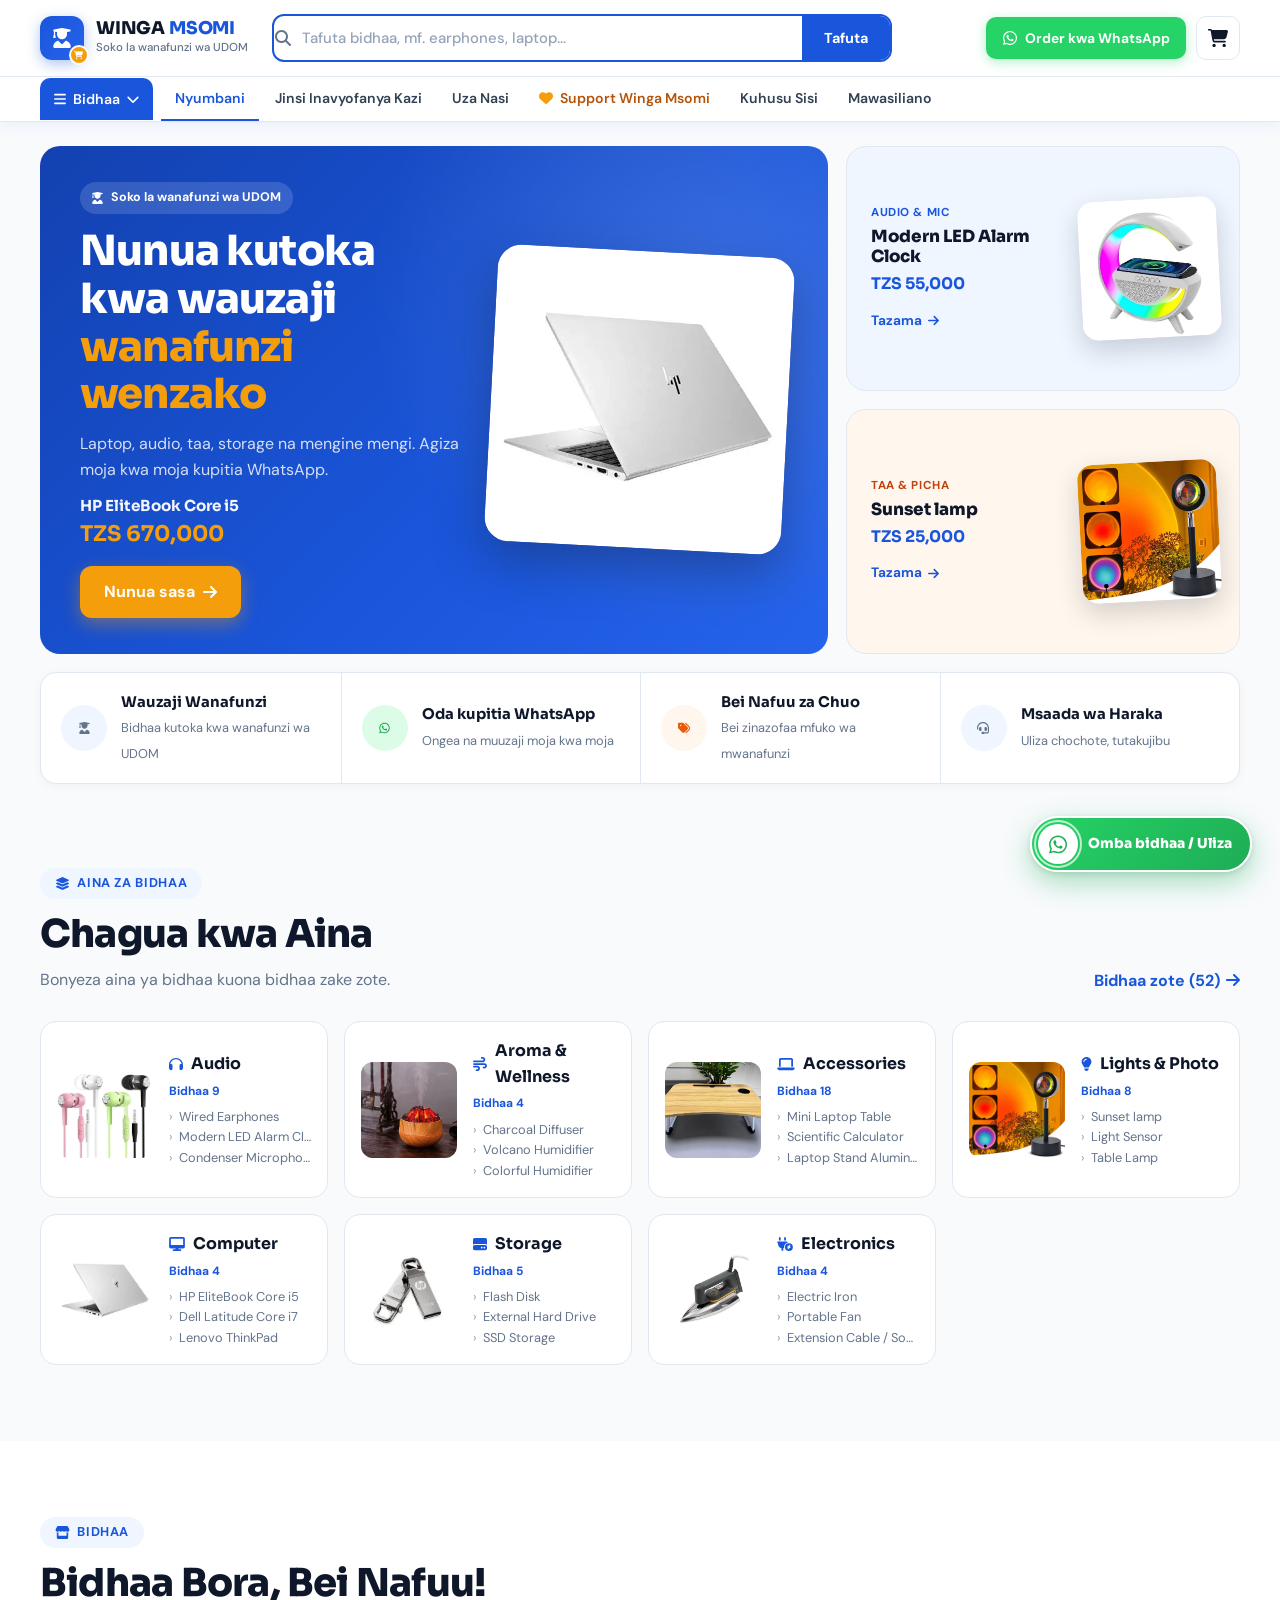
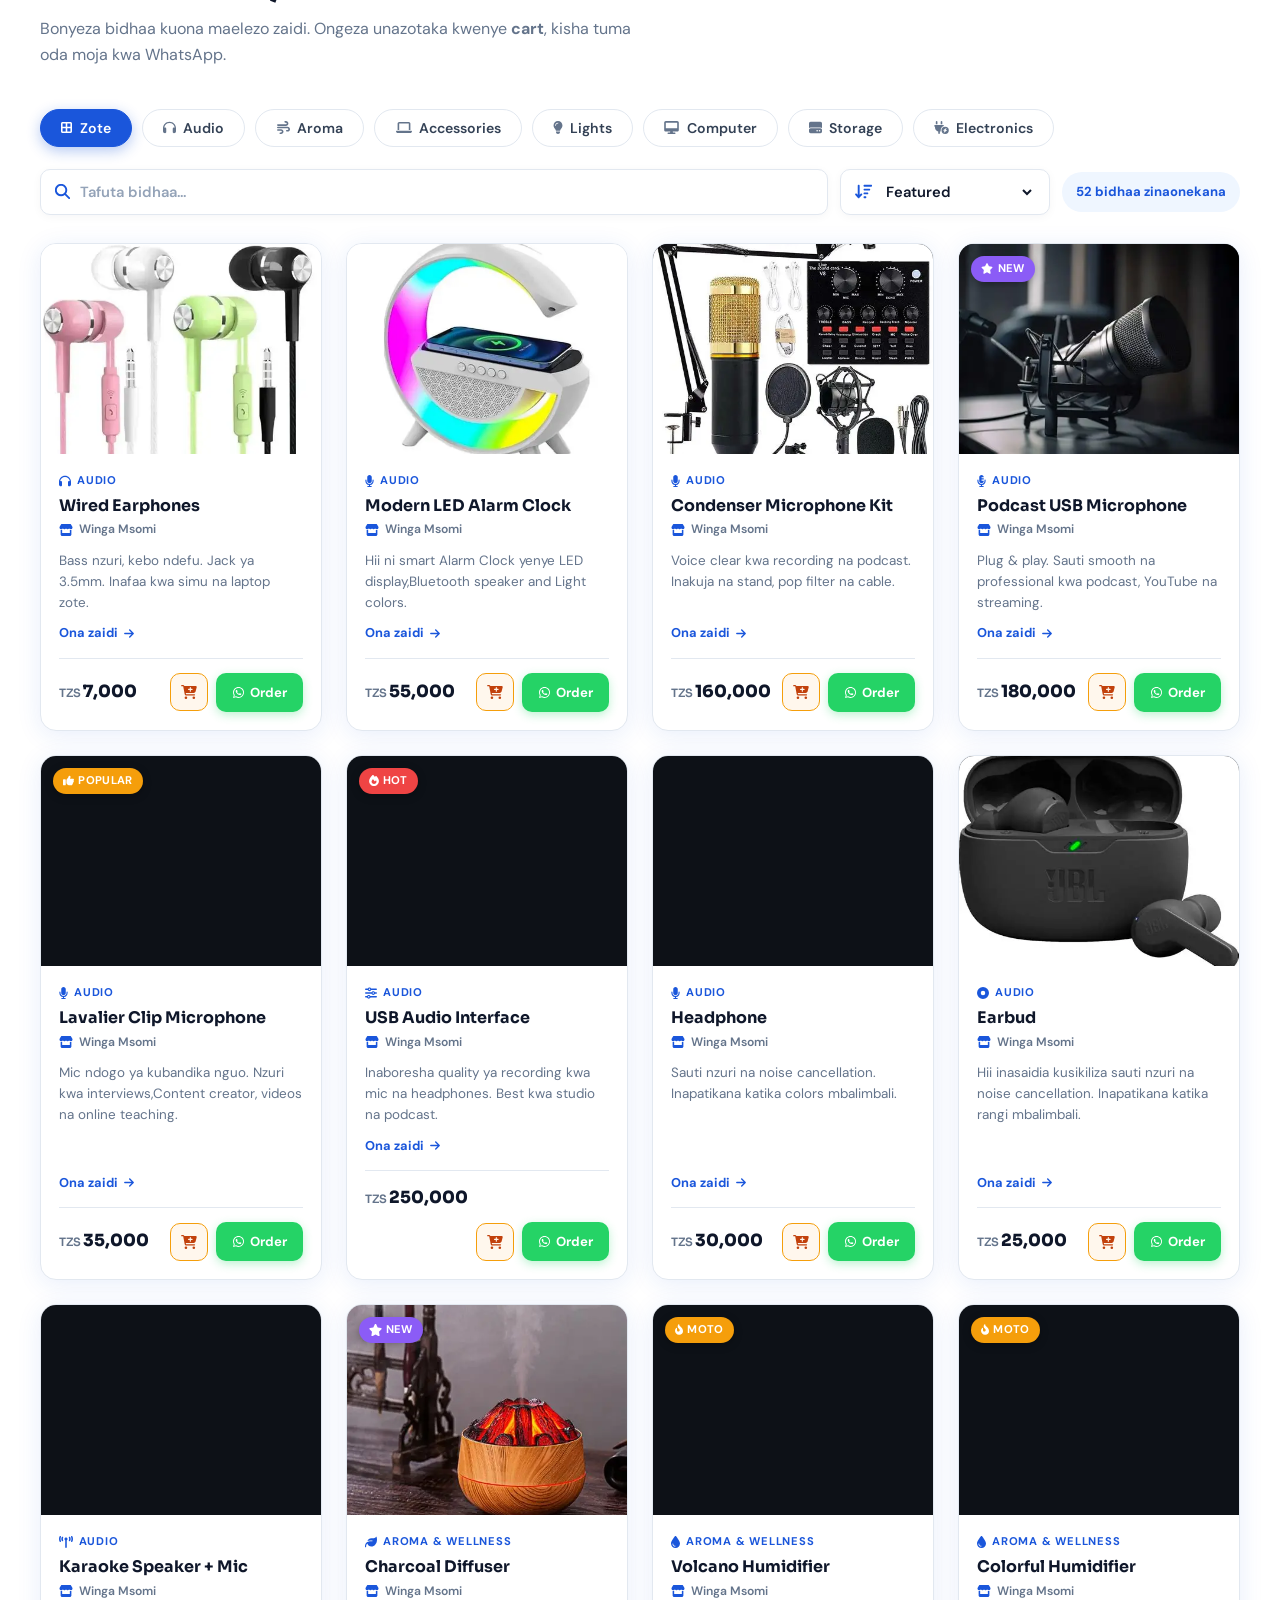
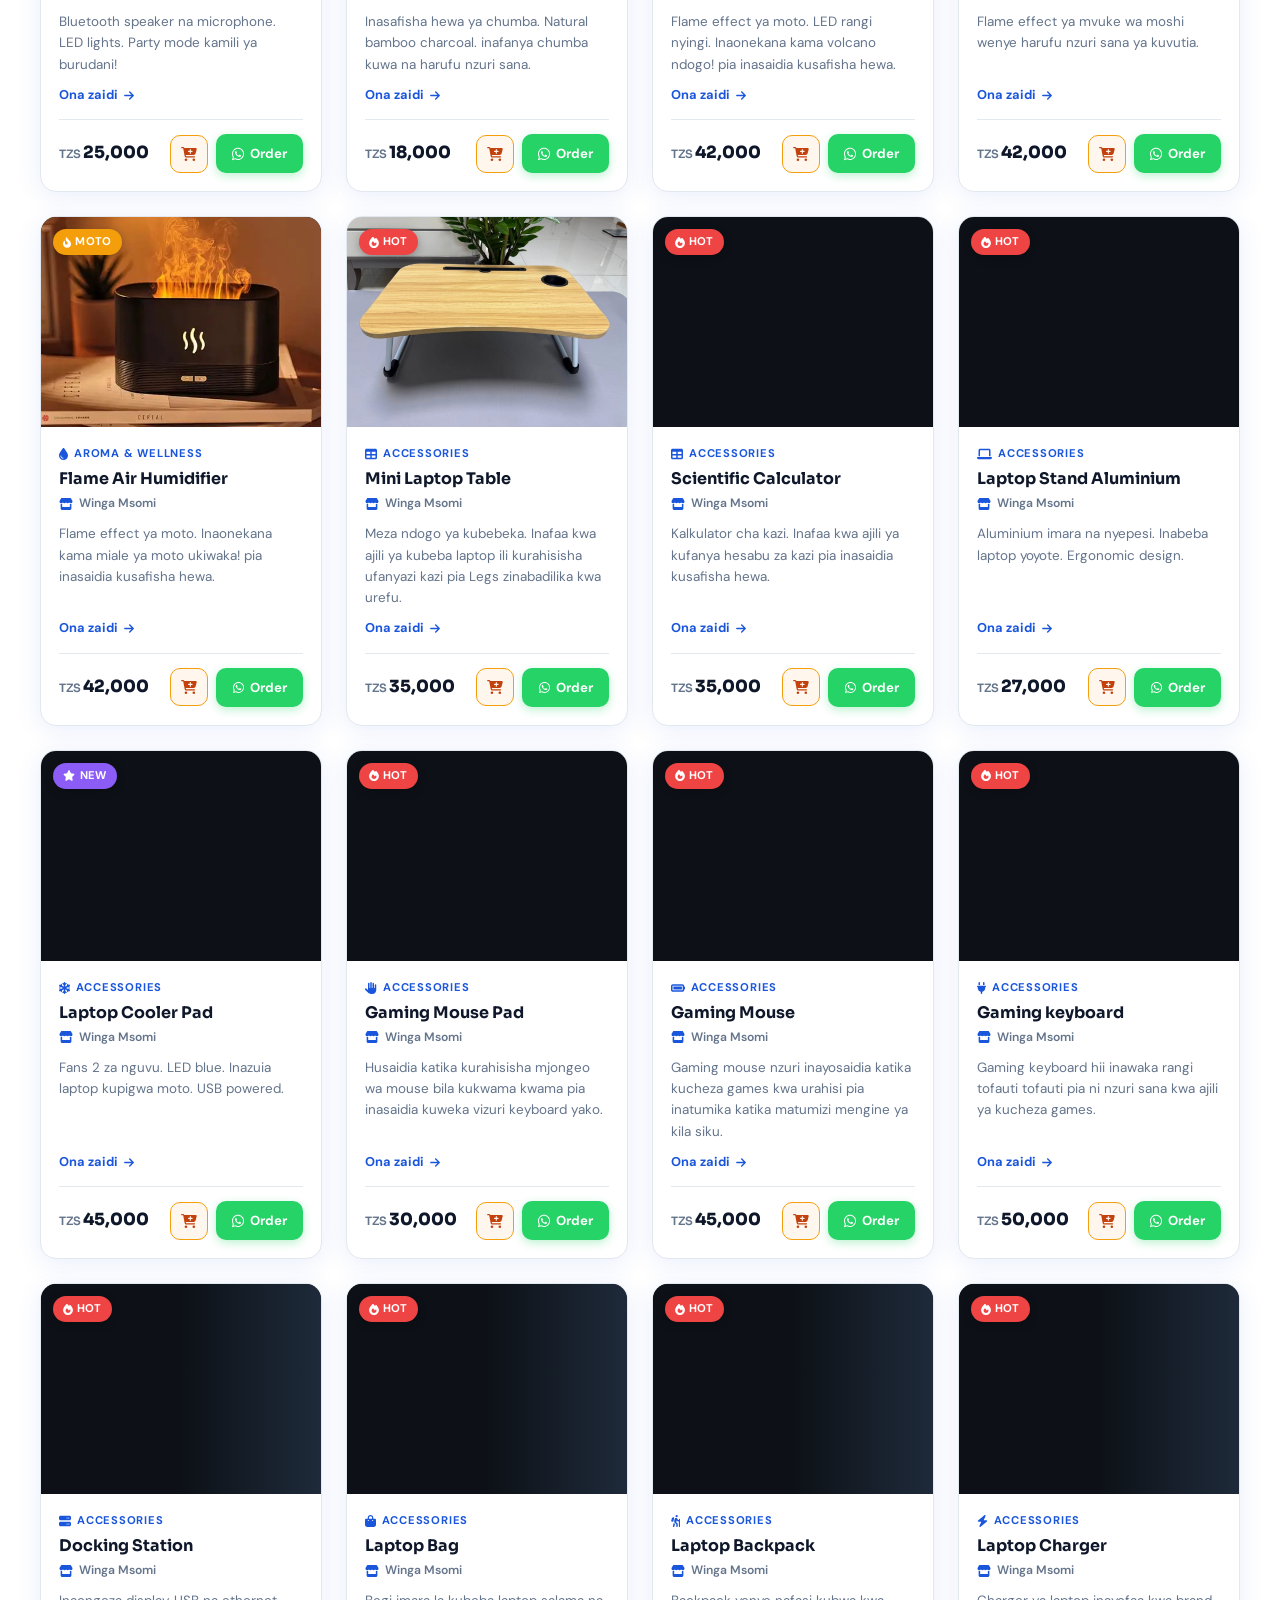
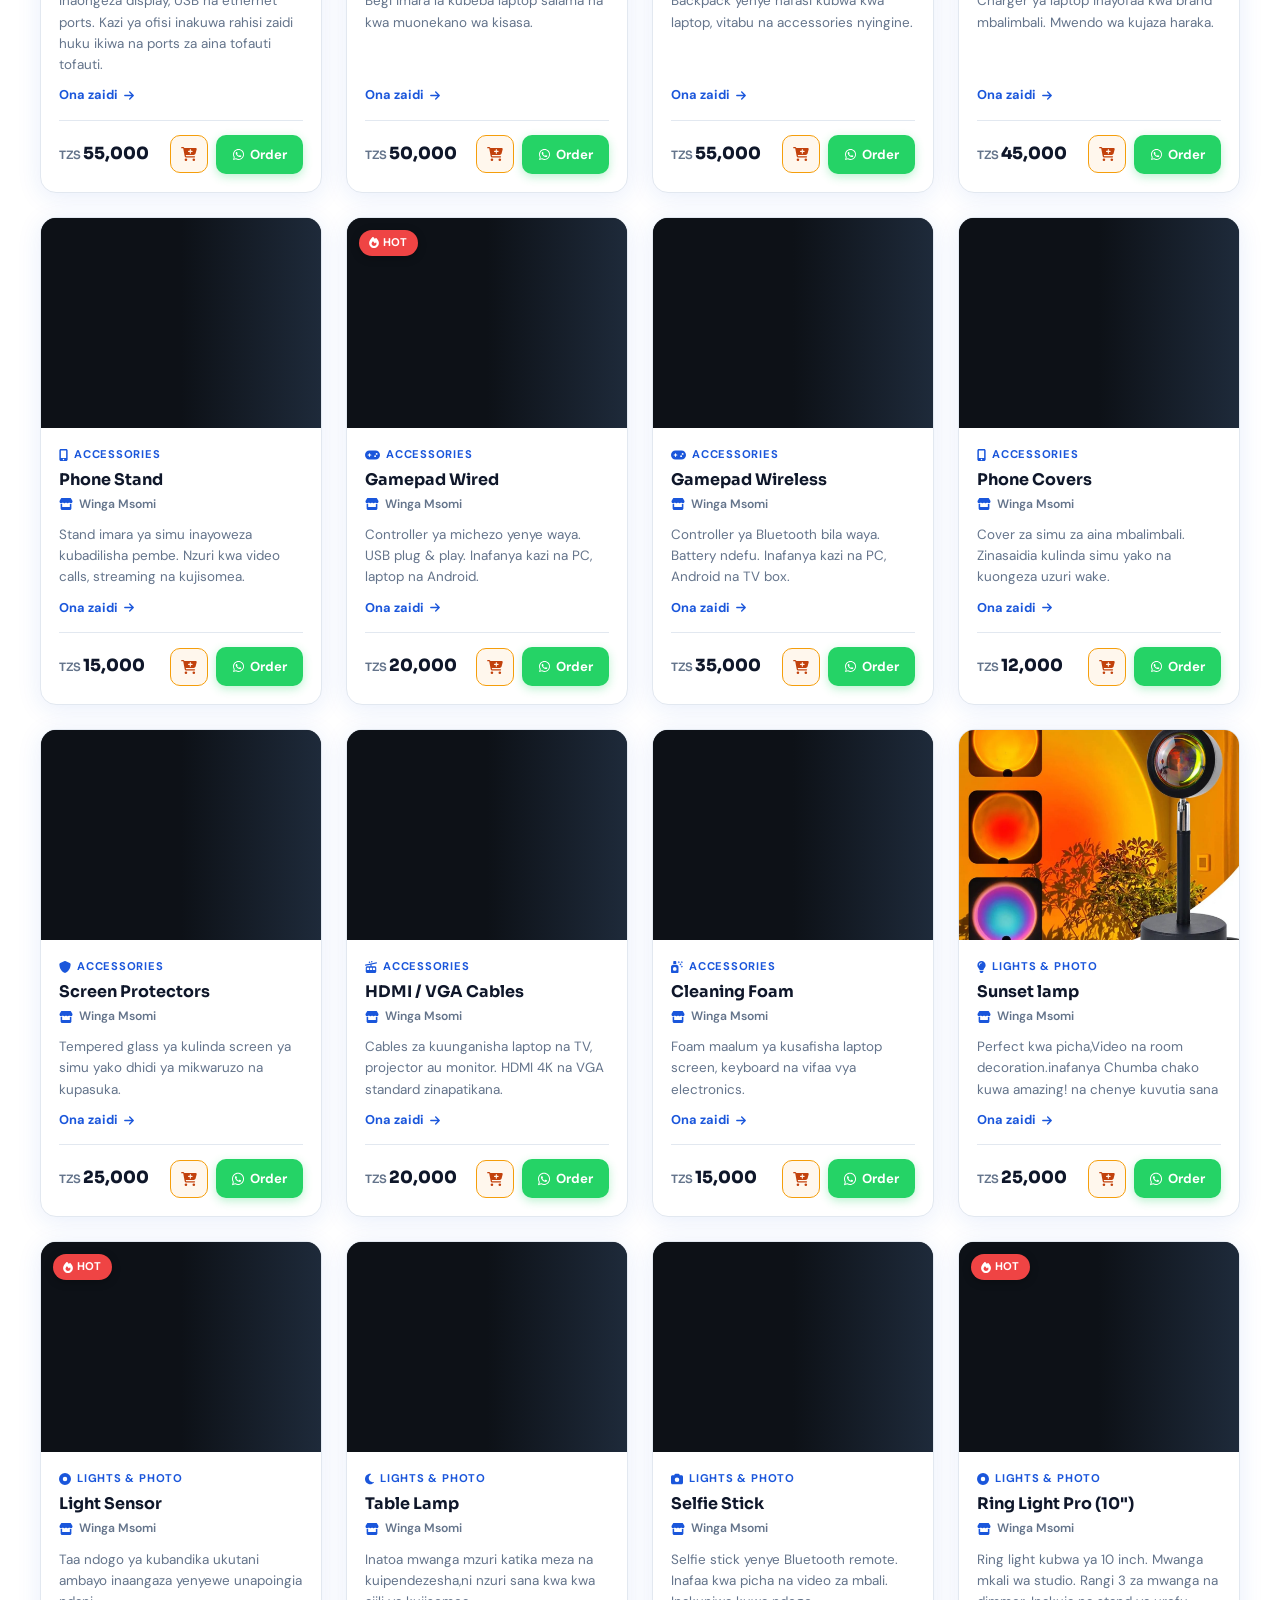
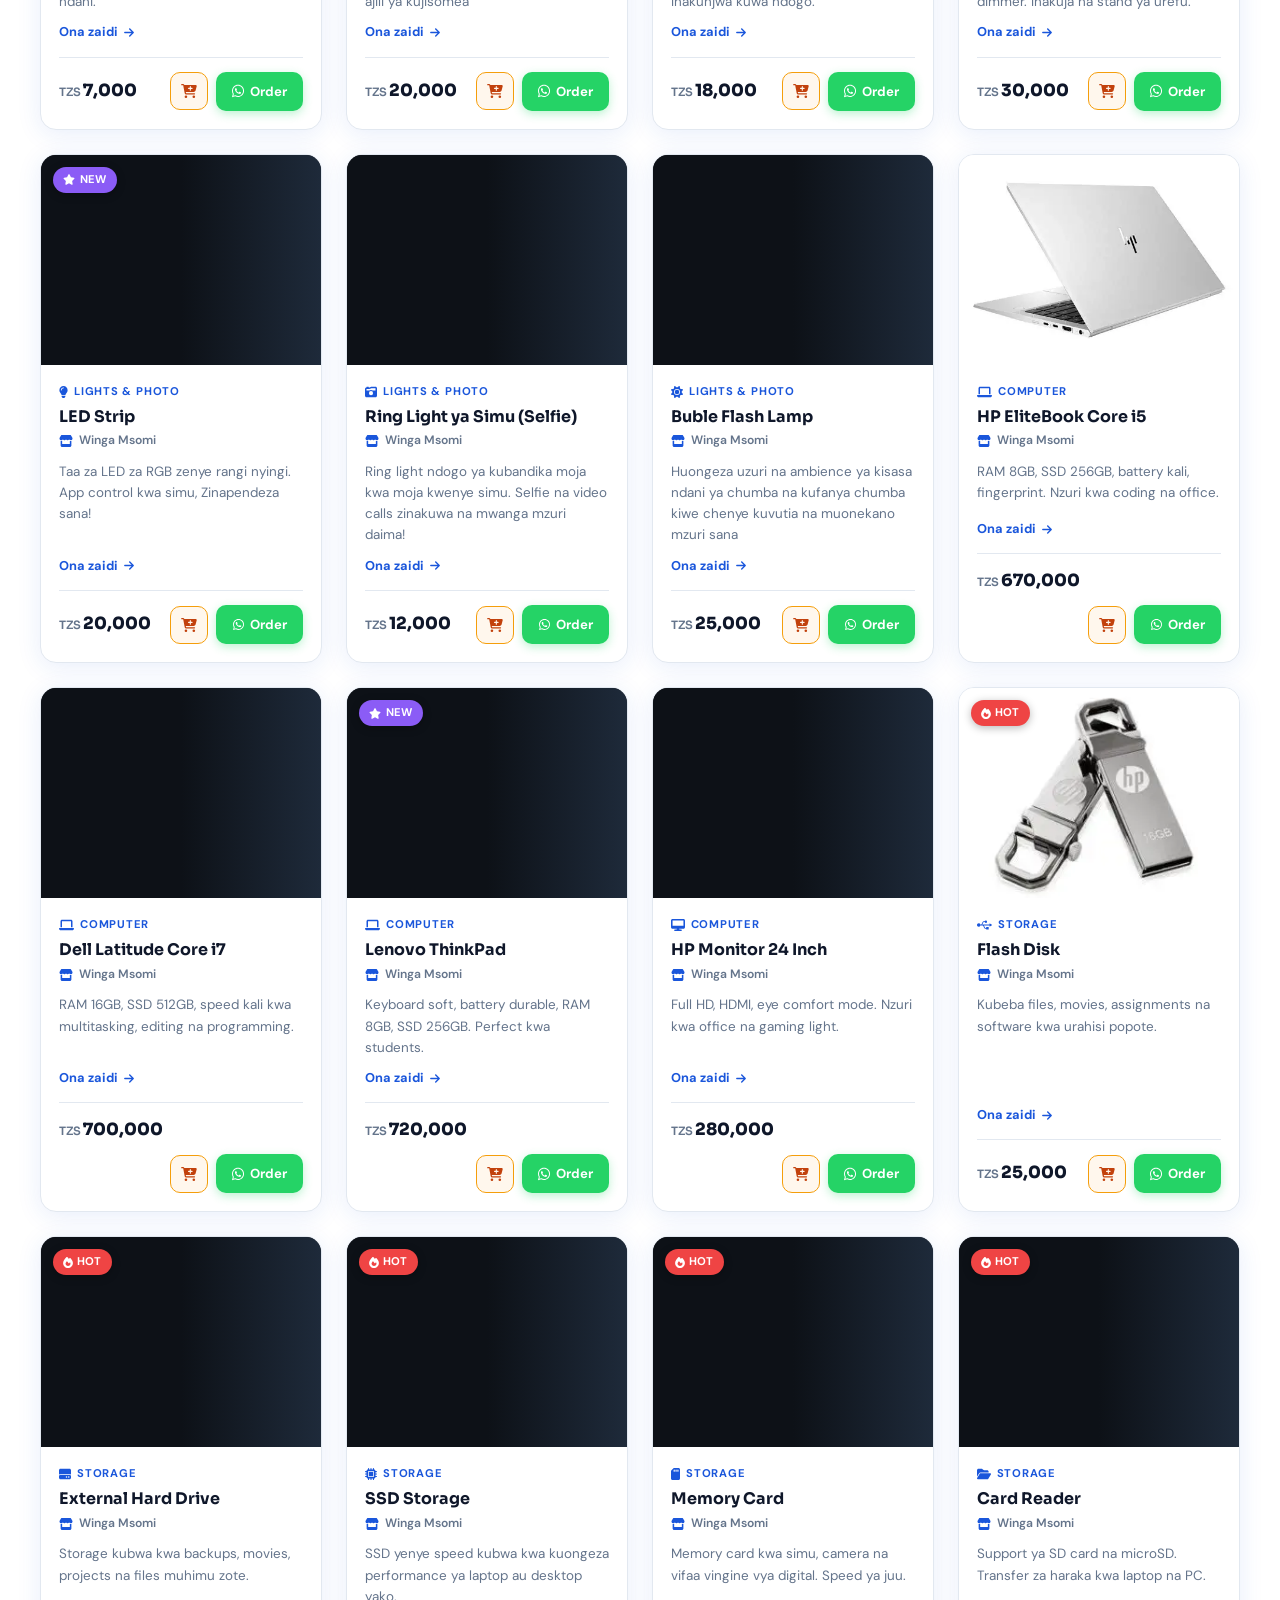
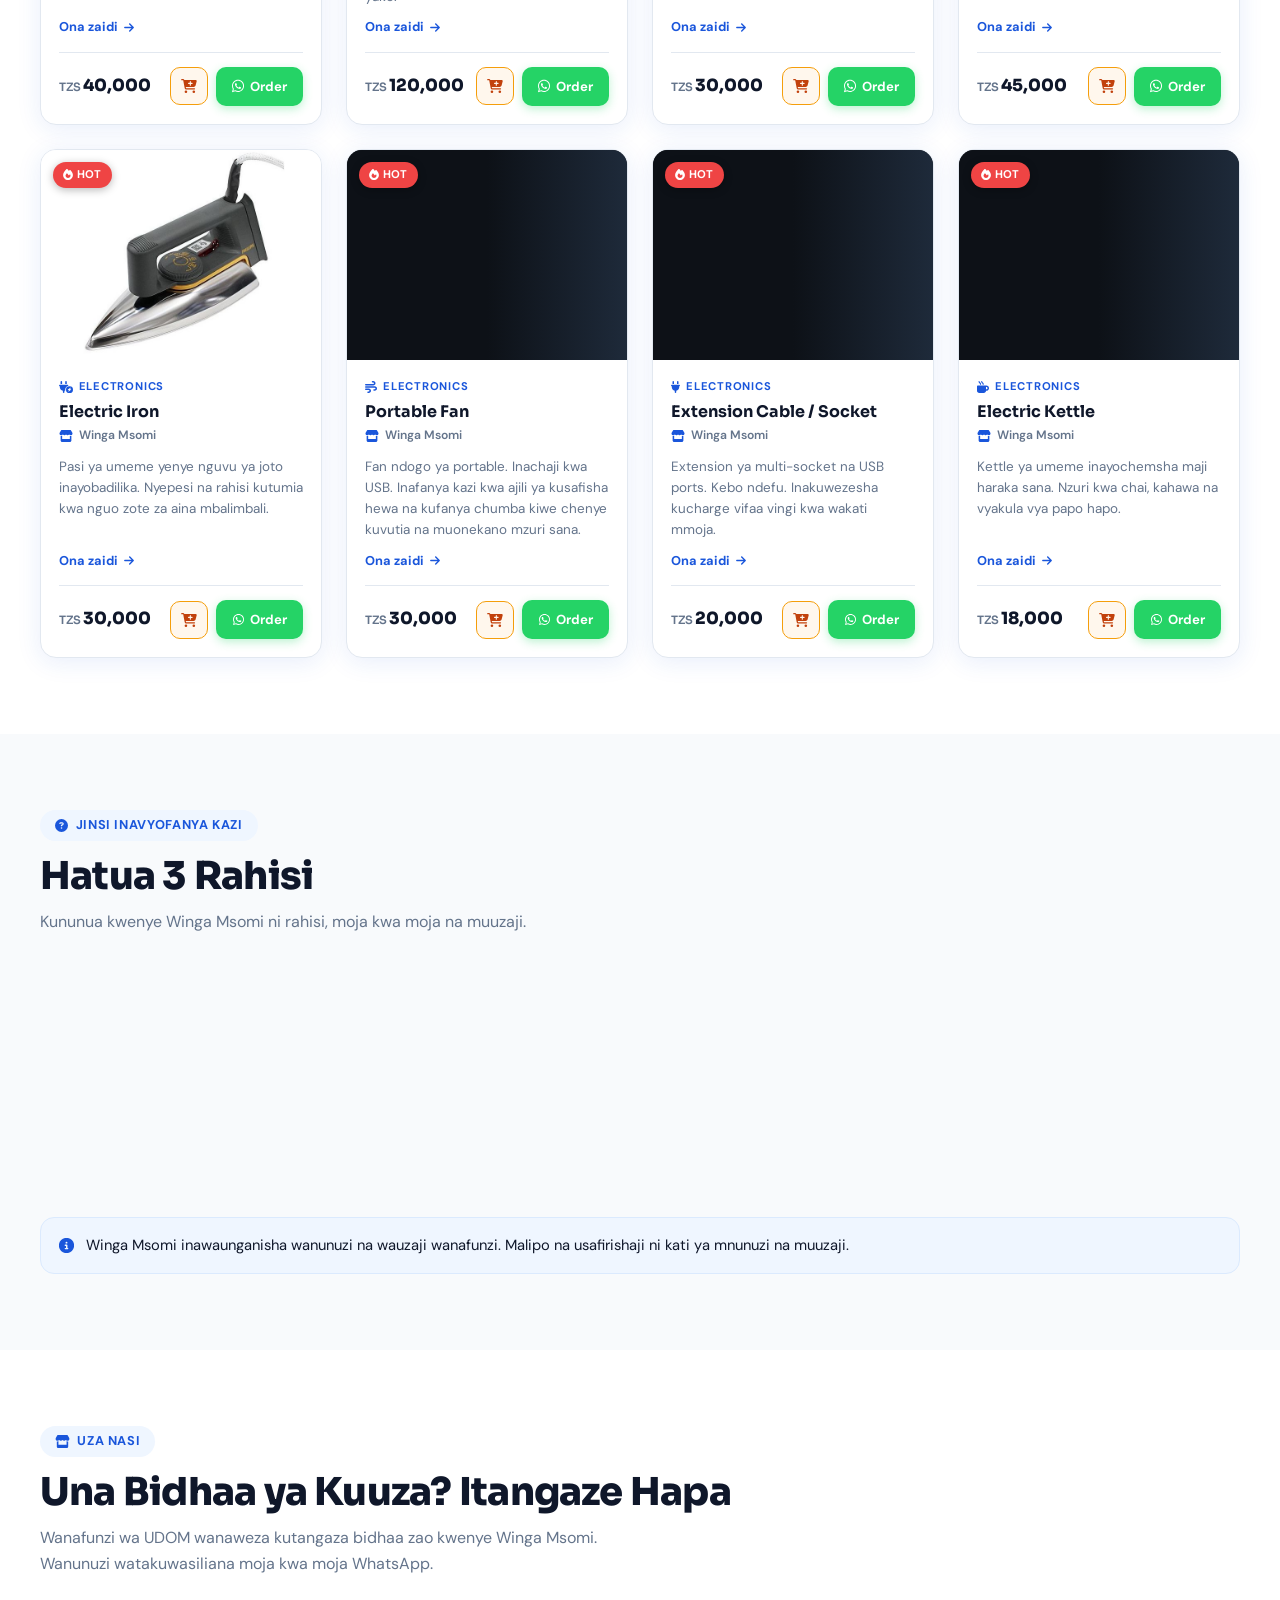
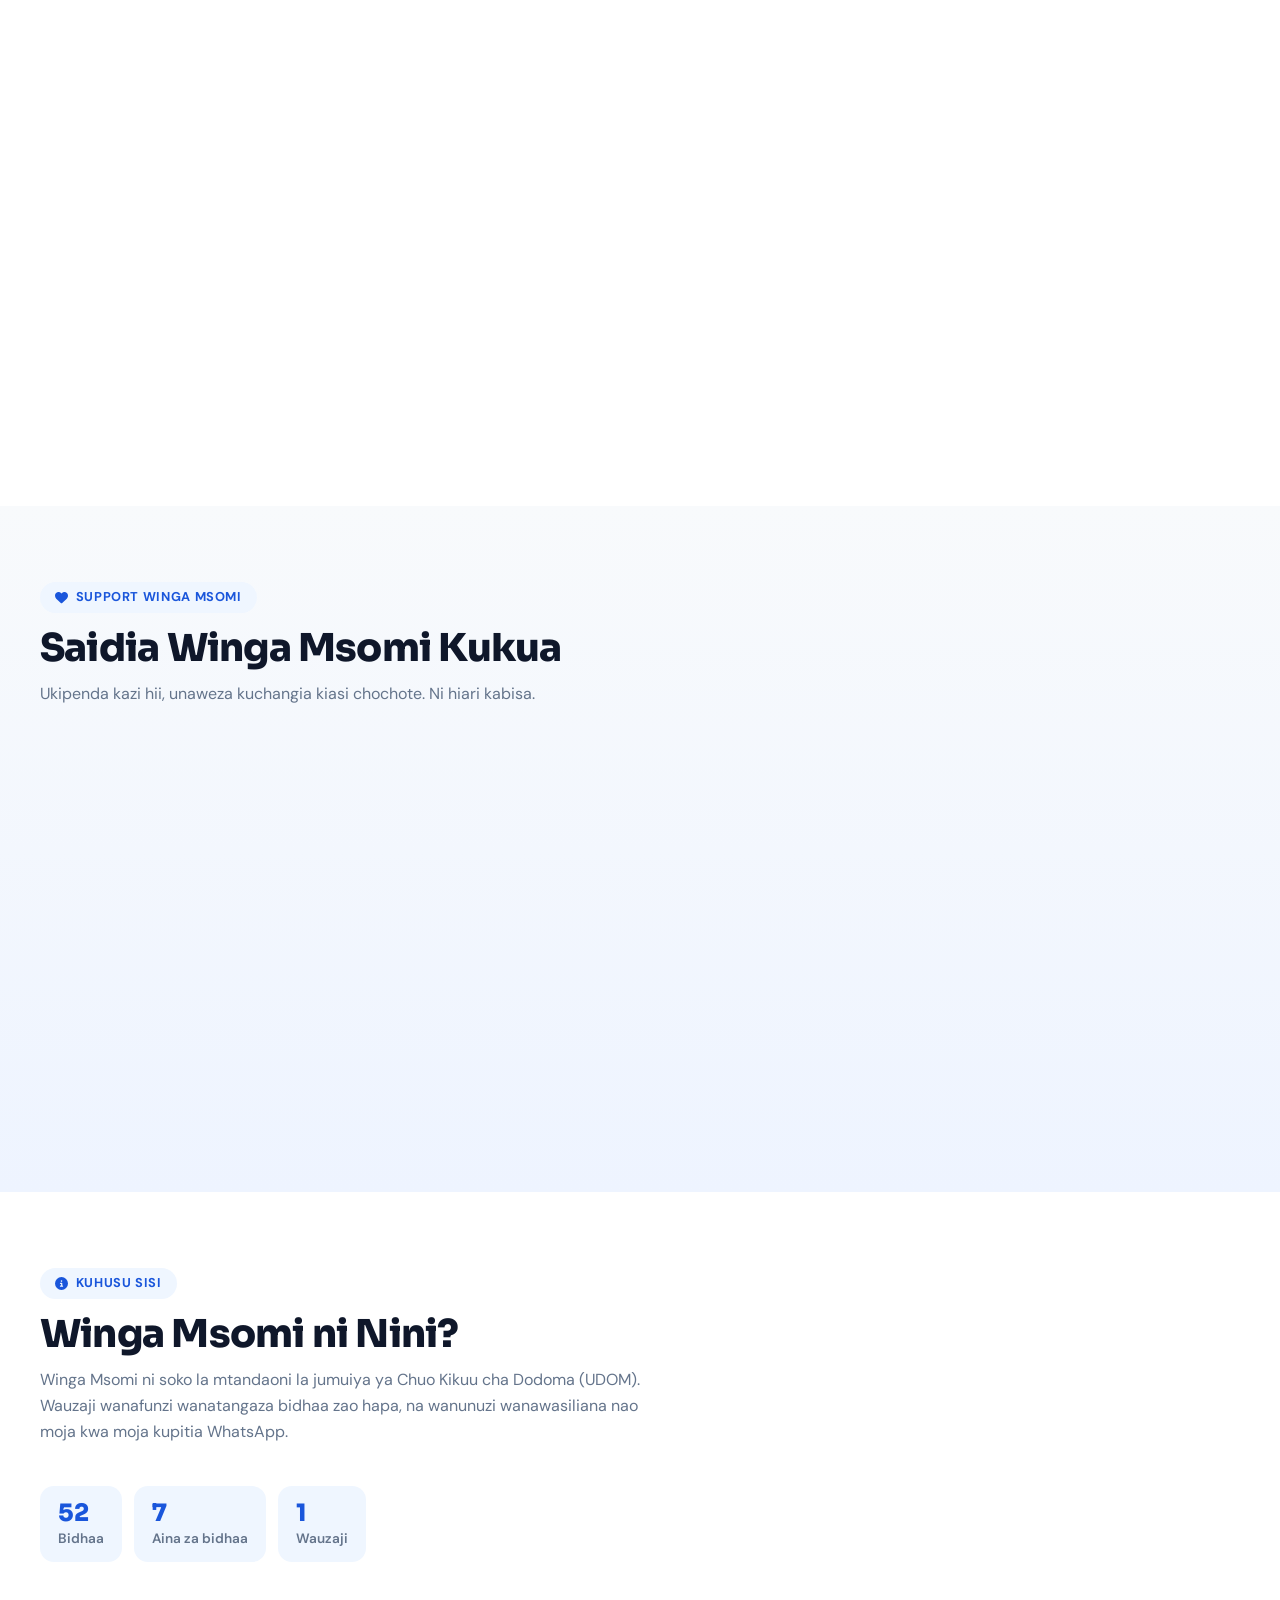
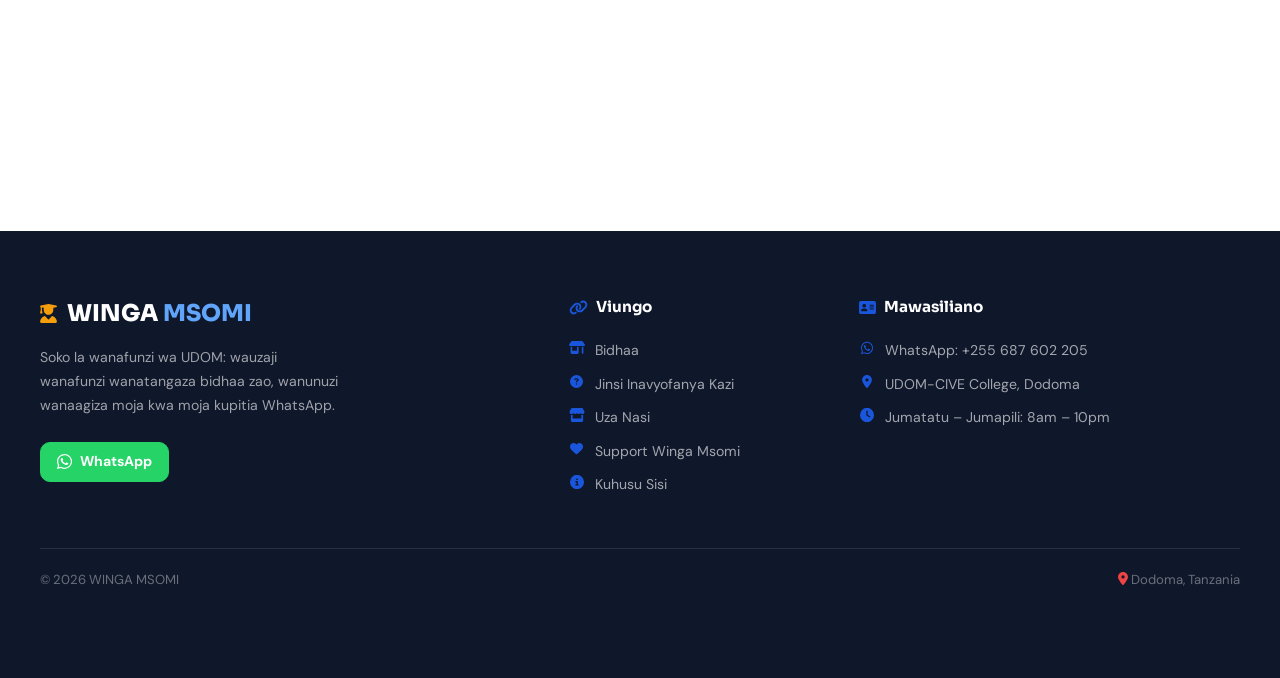
==== commit 1583ac27: "Perf C: self-hosted fonts (2 variable files instead of 7 from Google) - fonts/sora-latin.woff2 (24 K" ====
--- a/index.html
+++ b/index.html
@@ -3,7 +3,7 @@
 <head>
   <meta charset="UTF-8"/>
   <!-- Security: only scripts from this site; no inline scripts, no eval -->
-  <meta http-equiv="Content-Security-Policy" content="default-src 'self'; script-src 'self'; style-src 'self' https://fonts.googleapis.com; font-src 'self' https://fonts.gstatic.com; img-src 'self' data:; connect-src 'self'; object-src 'none'; base-uri 'self'; form-action 'self'; upgrade-insecure-requests"/>
+  <meta http-equiv="Content-Security-Policy" content="default-src 'self'; script-src 'self'; style-src 'self'; font-src 'self'; img-src 'self' data:; connect-src 'self'; object-src 'none'; base-uri 'self'; form-action 'self'; upgrade-insecure-requests"/>
   <meta name="viewport" content="width=device-width, initial-scale=1.0"/>
   <meta name="theme-color" content="#1A56DB"/>
   <meta name="description" content="WINGA MSOMI - Soko la wanafunzi wa UDOM: bidhaa kutoka kwa wauzaji wanafunzi, agiza moja kwa moja kupitia WhatsApp."/>
@@ -14,10 +14,9 @@
   <meta property="og:locale" content="sw_TZ"/>
   <title>WINGA MSOMI — Soko la Wanafunzi wa UDOM</title>
 
-  <!-- Google Fonts -->
-  <link rel="preconnect" href="https://fonts.googleapis.com"/>
-  <link rel="preconnect" href="https://fonts.gstatic.com" crossorigin/>
-  <link href="https://fonts.googleapis.com/css2?family=Sora:wght@400;600;700;800;900&family=DM+Sans:wght@400;500;600&display=swap" rel="stylesheet"/>
+  <link rel="preload" href="fonts/sora-latin.woff2" as="font" type="font/woff2" crossorigin/>
+  <link rel="preload" href="fonts/dmsans-latin.woff2" as="font" type="font/woff2" crossorigin/>
+  <link rel="stylesheet" href="css/fonts.css"/>
 
   <link rel="stylesheet" href="css/icons.css"/>
 
--- a/css/fonts.css
+++ b/css/fonts.css
@@ -0,0 +1,22 @@
+/* ================================================================
+   WINGA MSOMI — fonts.css
+   Sora (headings) and DM Sans (text), served from this site.
+   One variable file per font covers every weight (Latin characters).
+   License: SIL Open Font License 1.1 (see fonts/LICENSE.txt).
+   ================================================================ */
+@font-face {
+  font-family: 'Sora';
+  font-style: normal;
+  font-weight: 400 800;
+  font-display: swap;
+  src: url('../fonts/sora-latin.woff2') format('woff2');
+  unicode-range: U+0000-00FF, U+0131, U+0152-0153, U+02BB-02BC, U+02C6, U+02DA, U+02DC, U+0304, U+0308, U+0329, U+2000-206F, U+20AC, U+2122, U+2191, U+2193, U+2212, U+2215, U+FEFF, U+FFFD;
+}
+@font-face {
+  font-family: 'DM Sans';
+  font-style: normal;
+  font-weight: 400 700;
+  font-display: swap;
+  src: url('../fonts/dmsans-latin.woff2') format('woff2');
+  unicode-range: U+0000-00FF, U+0131, U+0152-0153, U+02BB-02BC, U+02C6, U+02DA, U+02DC, U+0304, U+0308, U+0329, U+2000-206F, U+20AC, U+2122, U+2191, U+2193, U+2212, U+2215, U+FEFF, U+FFFD;
+}
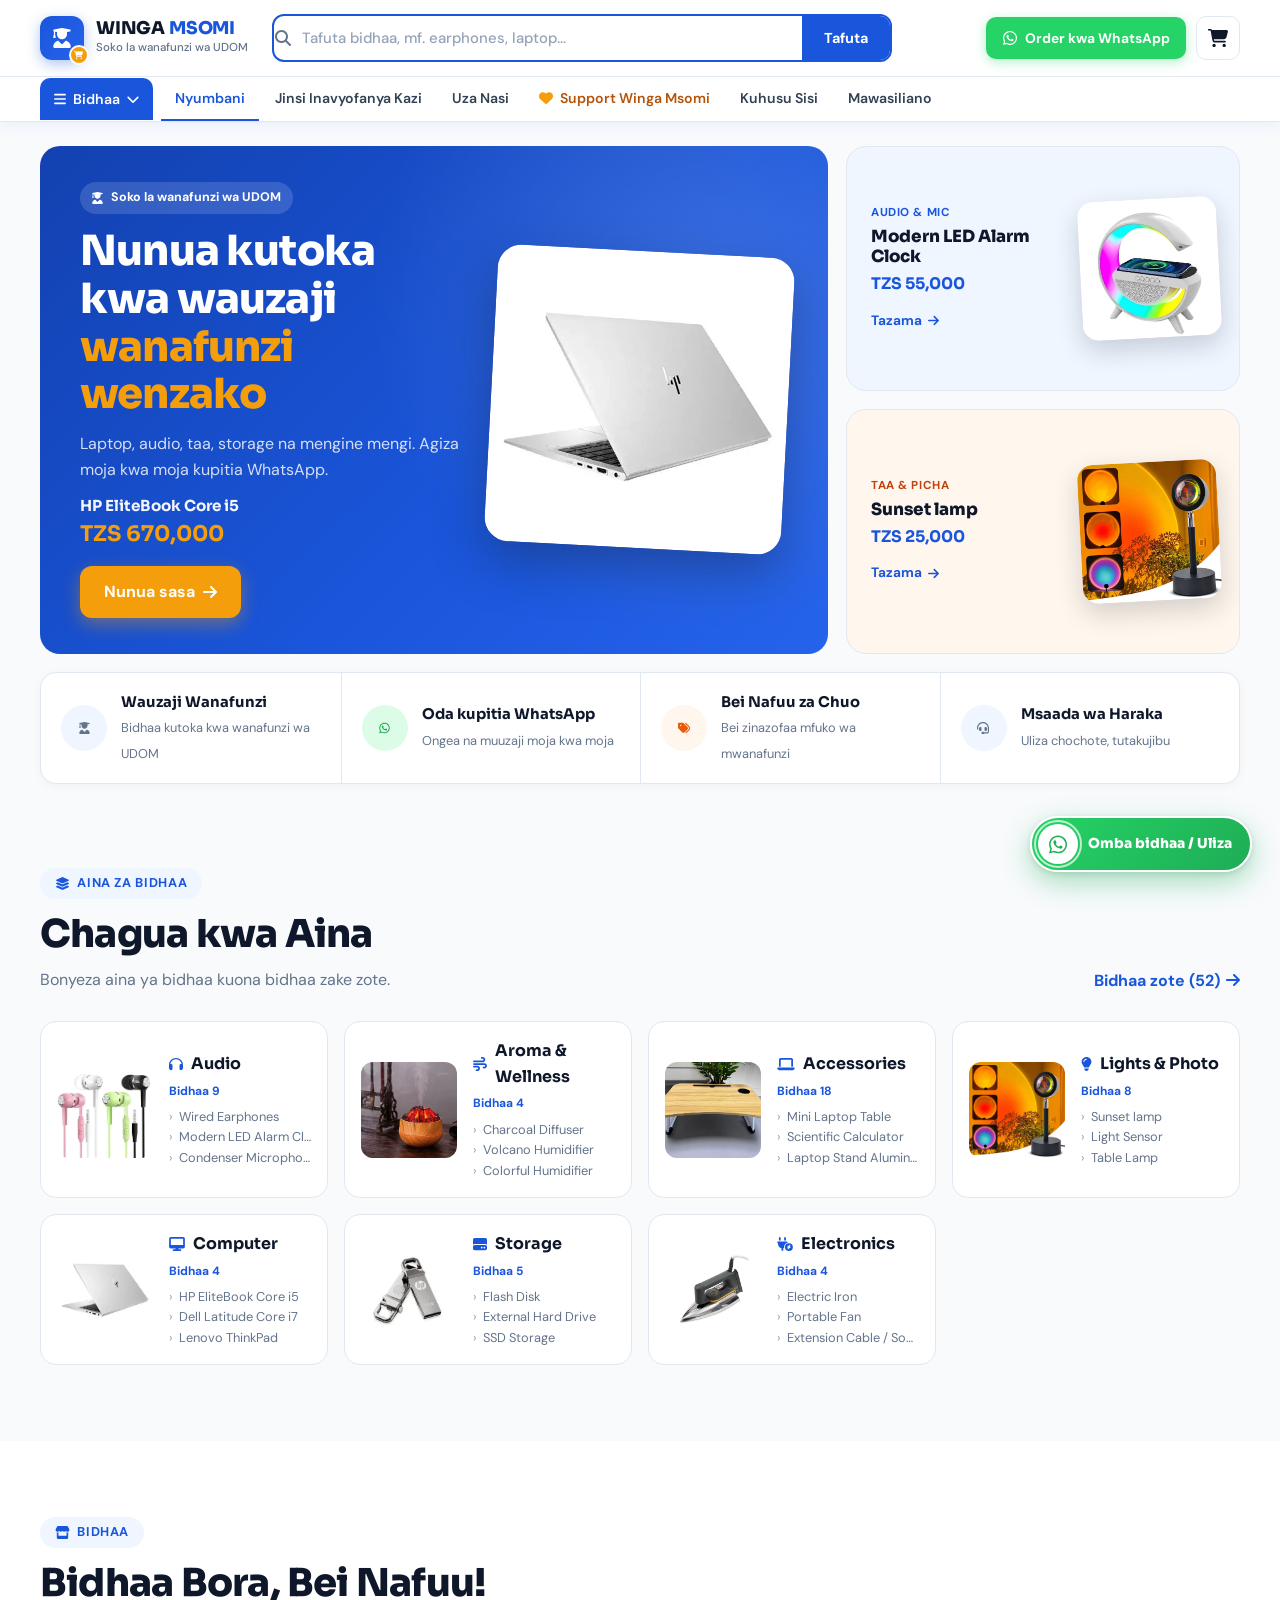
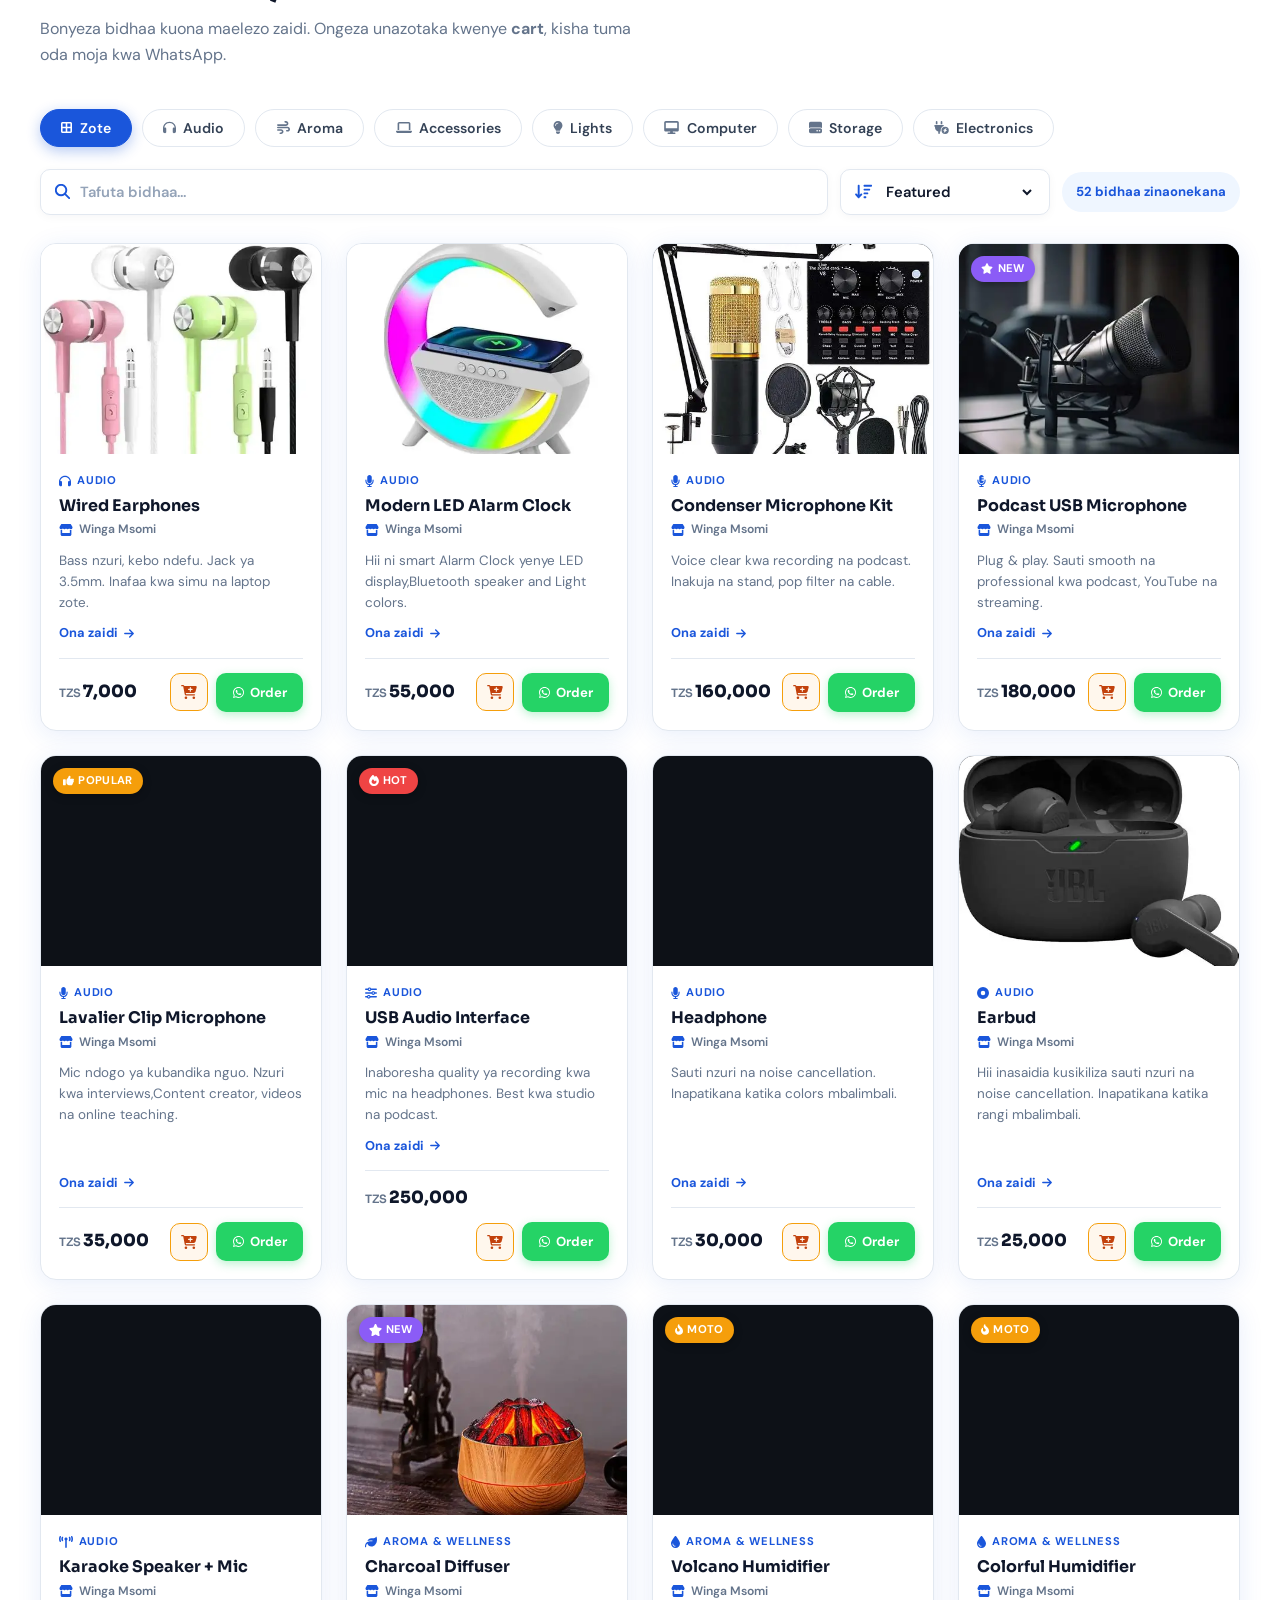
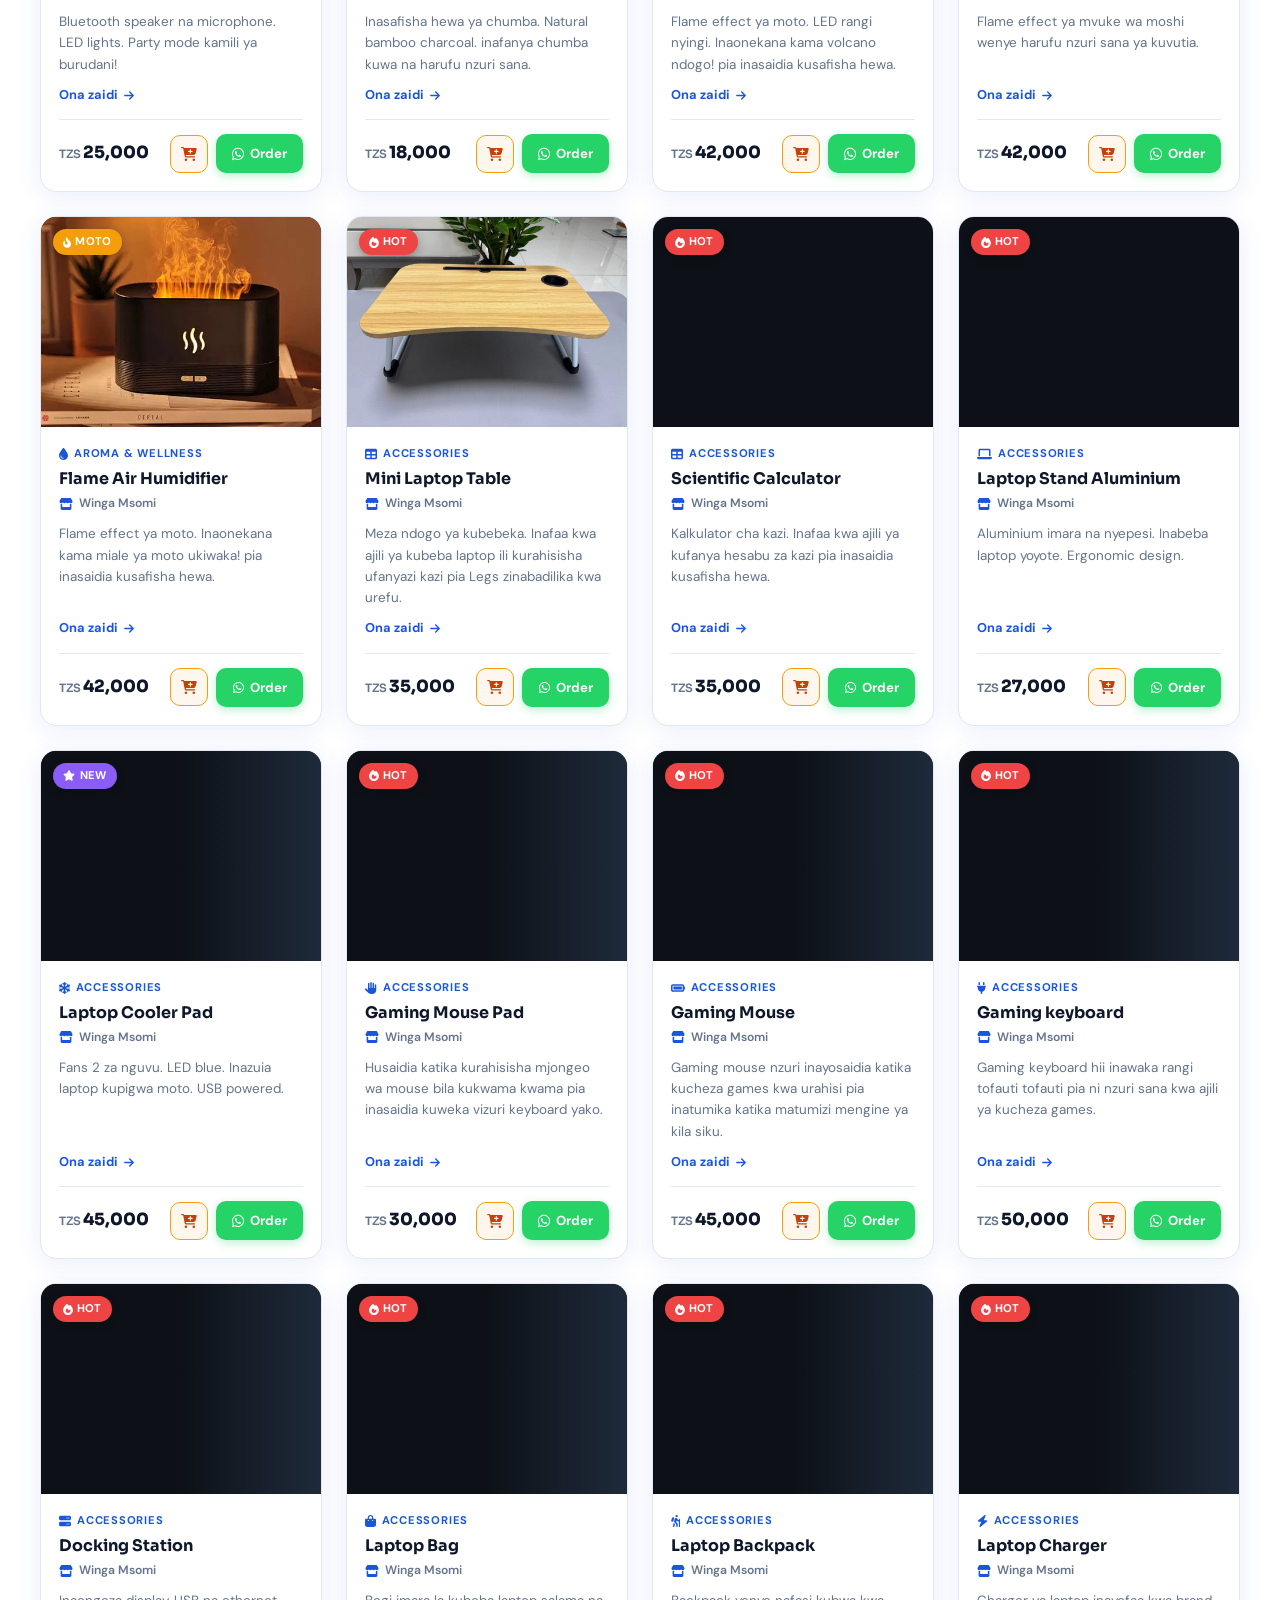
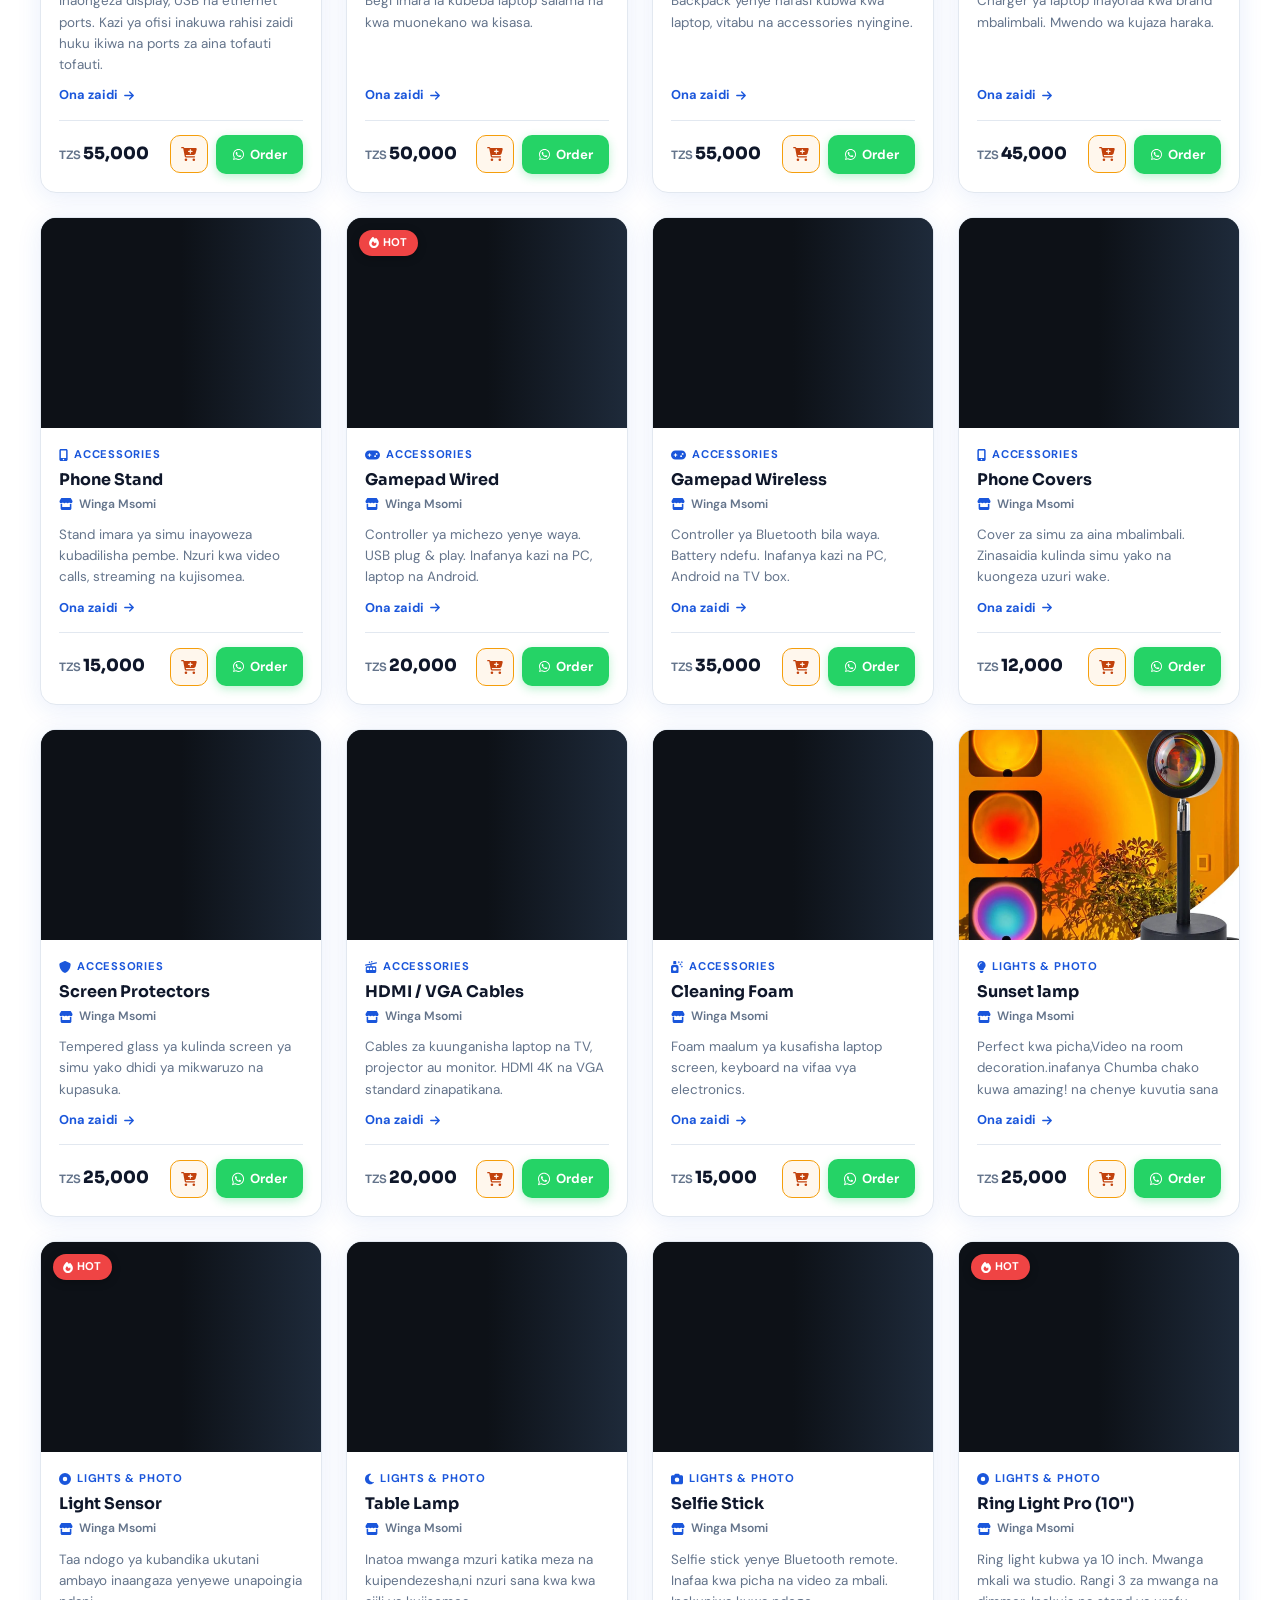
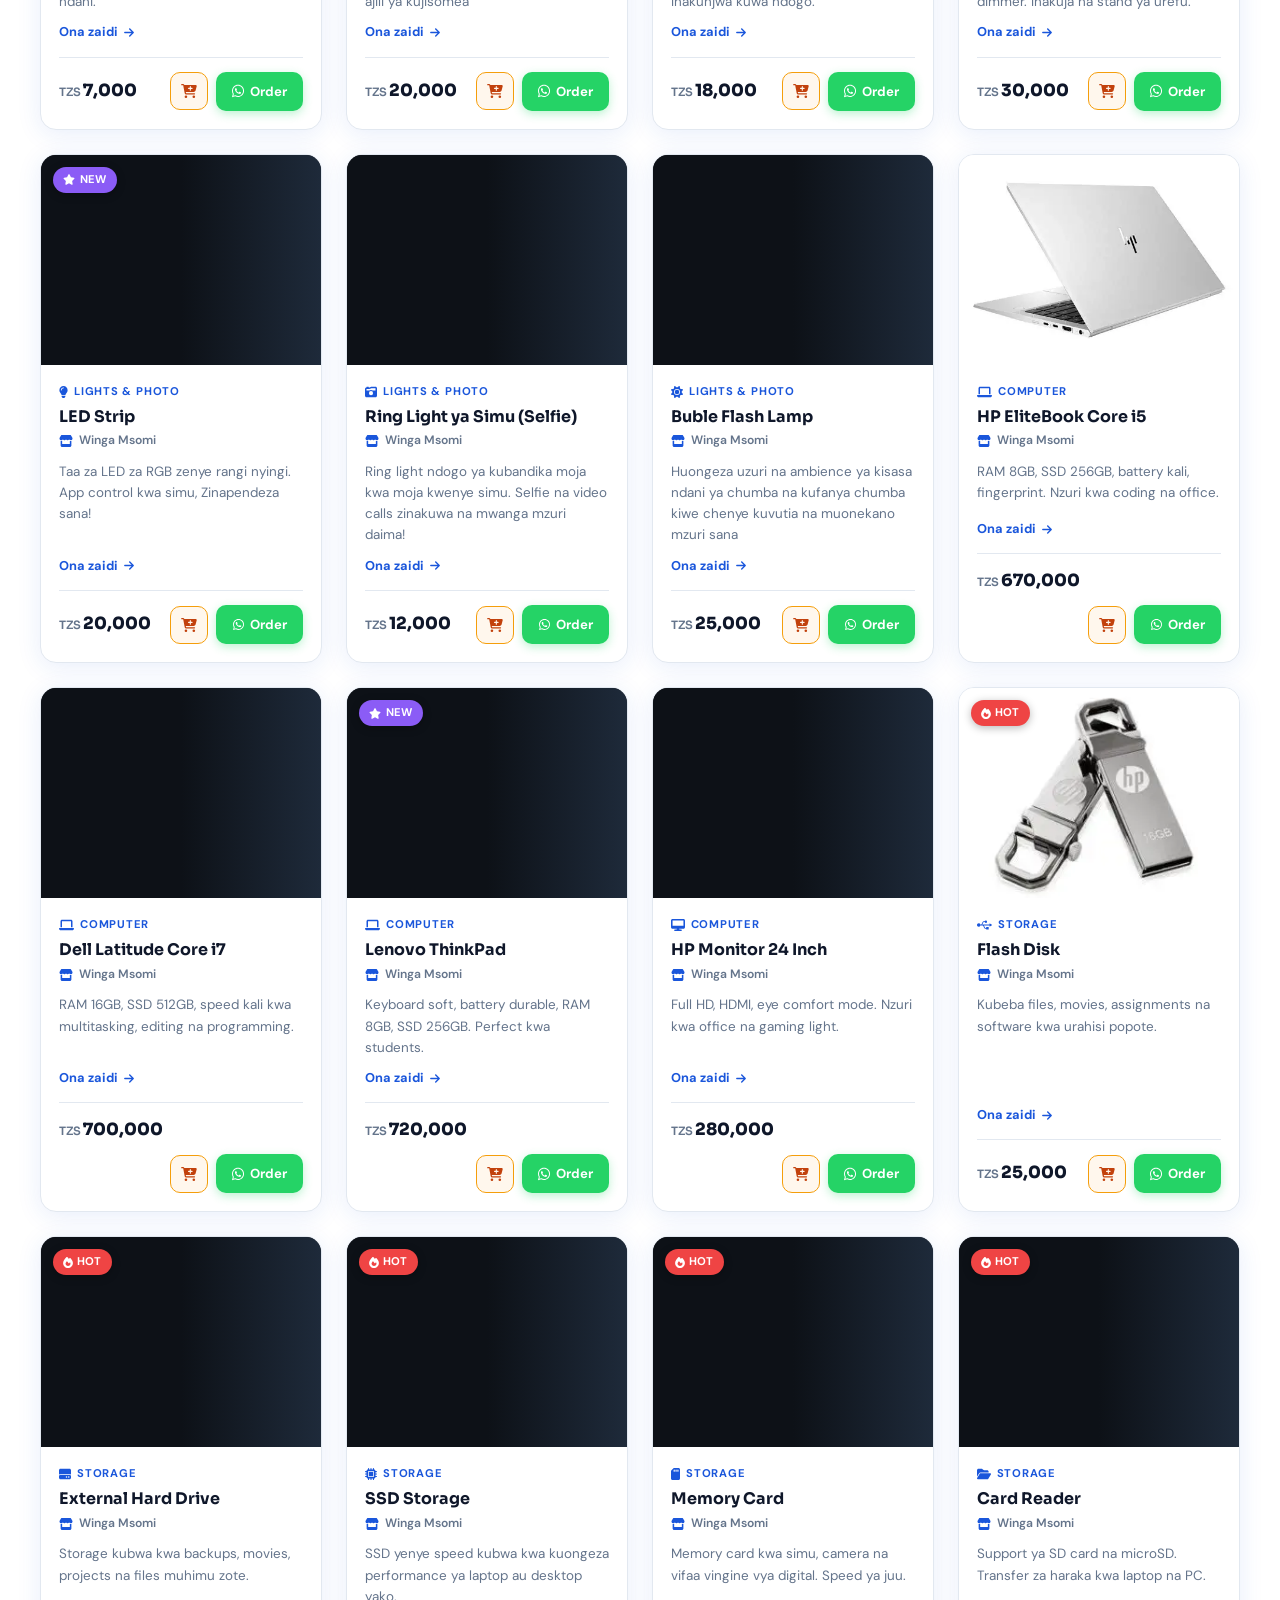
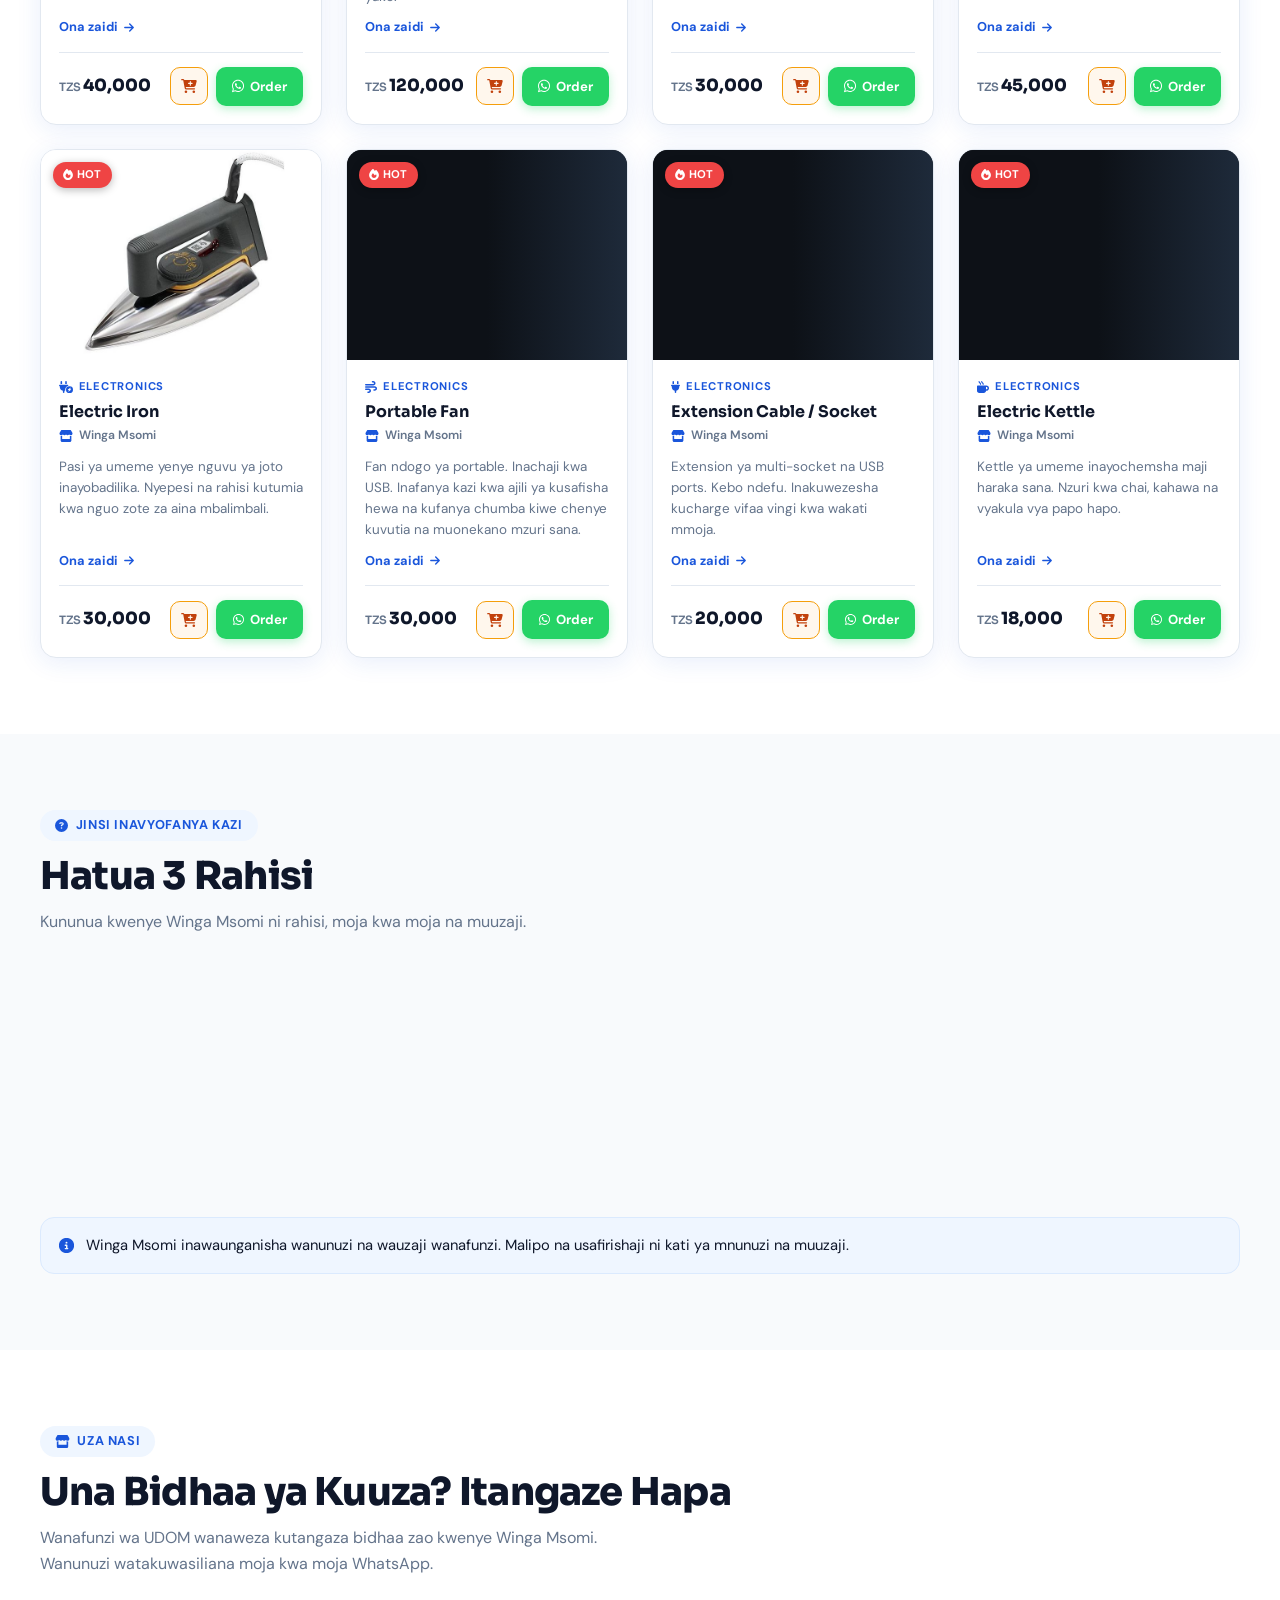
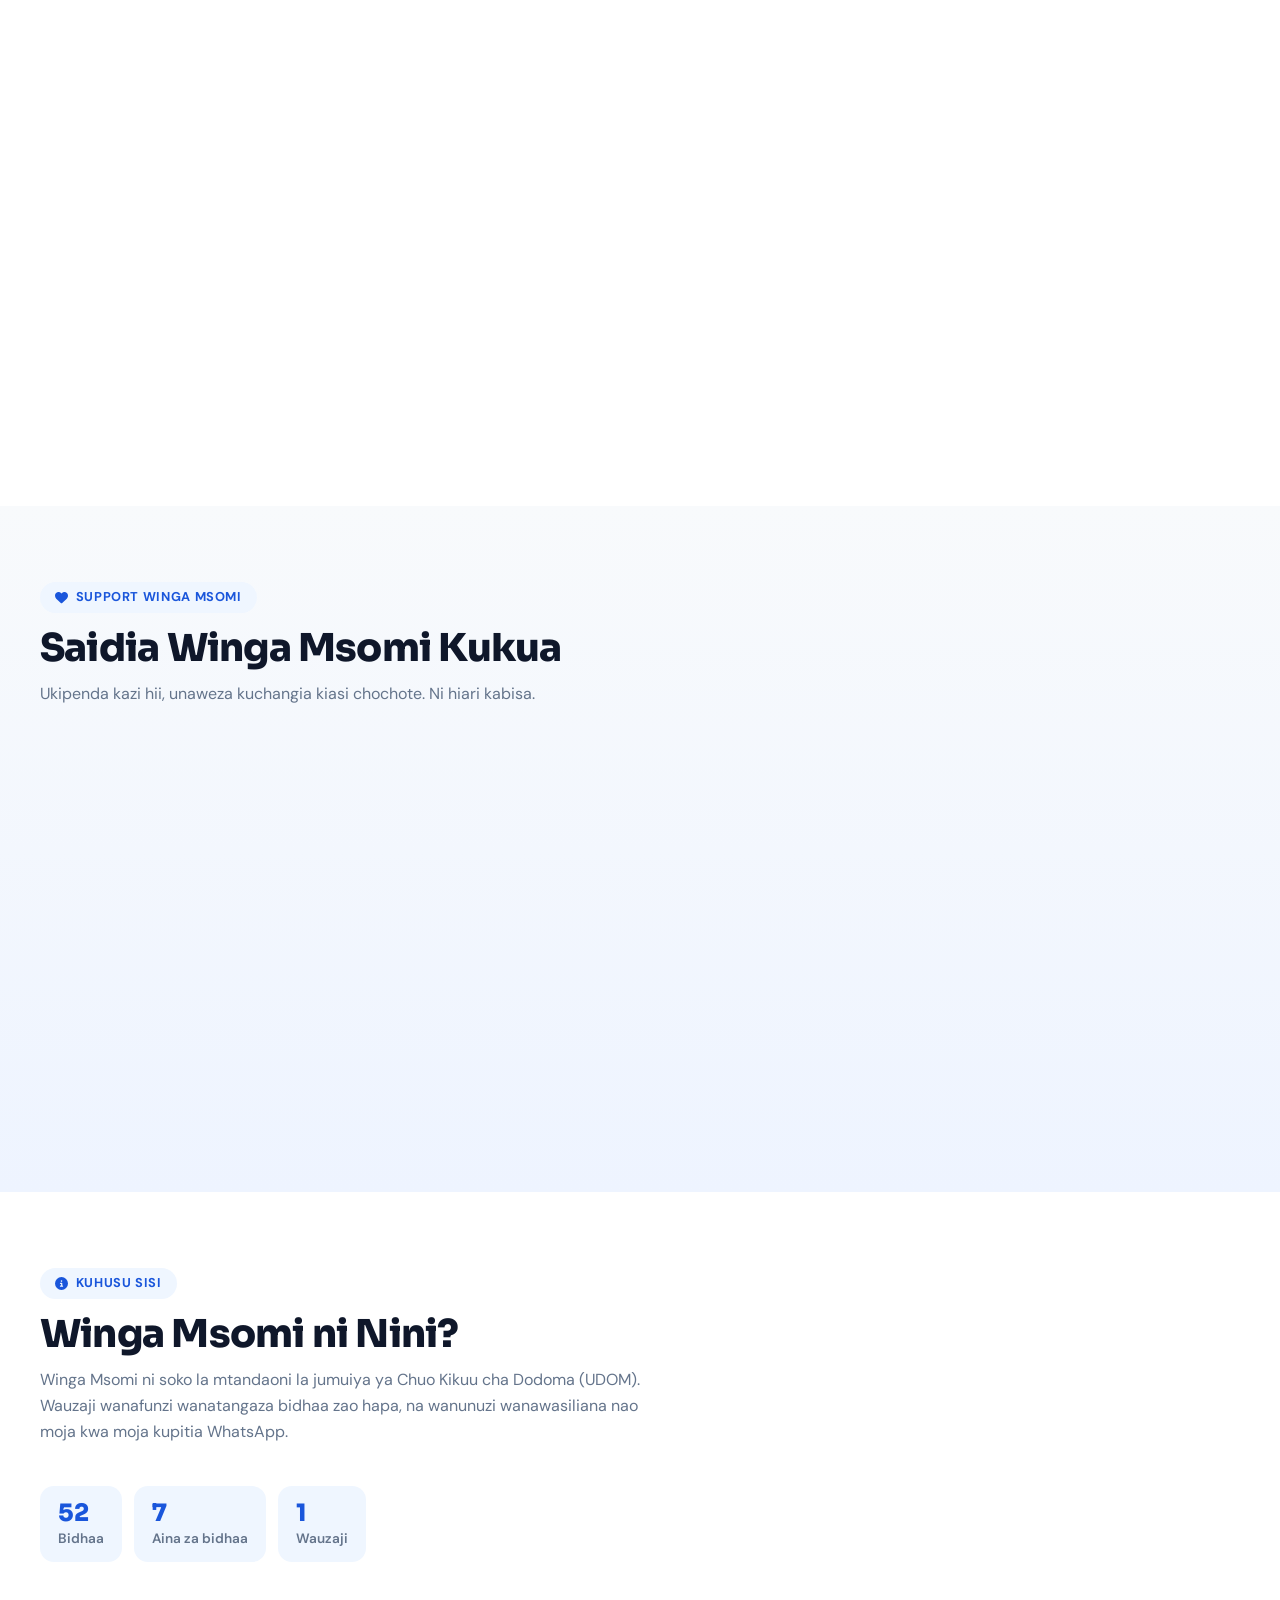
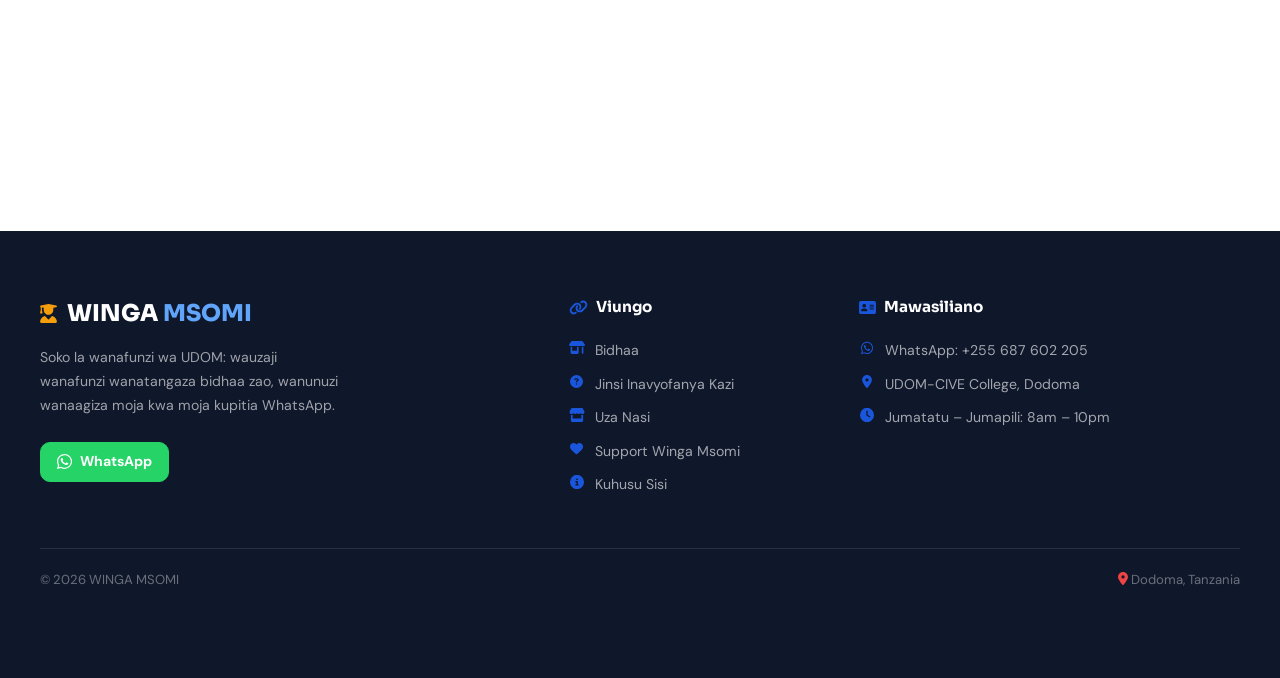
==== commit 018a46d3: "Perf A: browser caching + versioned CSS/JS - vercel.json (Cache-Control only; security headers uncha" ====
--- a/index.html
+++ b/index.html
@@ -16,14 +16,14 @@
 
   <link rel="preload" href="fonts/sora-latin.woff2" as="font" type="font/woff2" crossorigin/>
   <link rel="preload" href="fonts/dmsans-latin.woff2" as="font" type="font/woff2" crossorigin/>
-  <link rel="stylesheet" href="css/fonts.css"/>
-
-  <link rel="stylesheet" href="css/icons.css"/>
+  <link rel="stylesheet" href="css/fonts.css?v=20261109"/>
+
+  <link rel="stylesheet" href="css/icons.css?v=20261109"/>
 
   <link rel="icon" type="image/svg+xml" href="images/favicon.svg"/>
 
   <link rel="icon" type="image/png" href="images/favicon.png"/>
-  <link rel="stylesheet" href="css/style.css"/>
+  <link rel="stylesheet" href="css/style.css?v=20261109"/>
 </head>
 <body class="has-float">
   <a class="skip-link" href="#products">Ruka hadi kwenye bidhaa</a>
@@ -388,10 +388,10 @@
   <script src="js/data/categories.js"></script>
   <script src="js/data/products.js"></script>
   <script src="js/data/banners.js"></script>
-  <script src="js/whatsapp.js"></script>
-  <script src="js/render.js"></script>
-  <script src="js/store.js"></script>
-  <script src="js/header.js"></script>
-  <script src="js/main.js"></script>
+  <script src="js/whatsapp.js?v=20261109"></script>
+  <script src="js/render.js?v=20261109"></script>
+  <script src="js/store.js?v=20261109"></script>
+  <script src="js/header.js?v=20261109"></script>
+  <script src="js/main.js?v=20261109"></script>
 </body>
 </html>
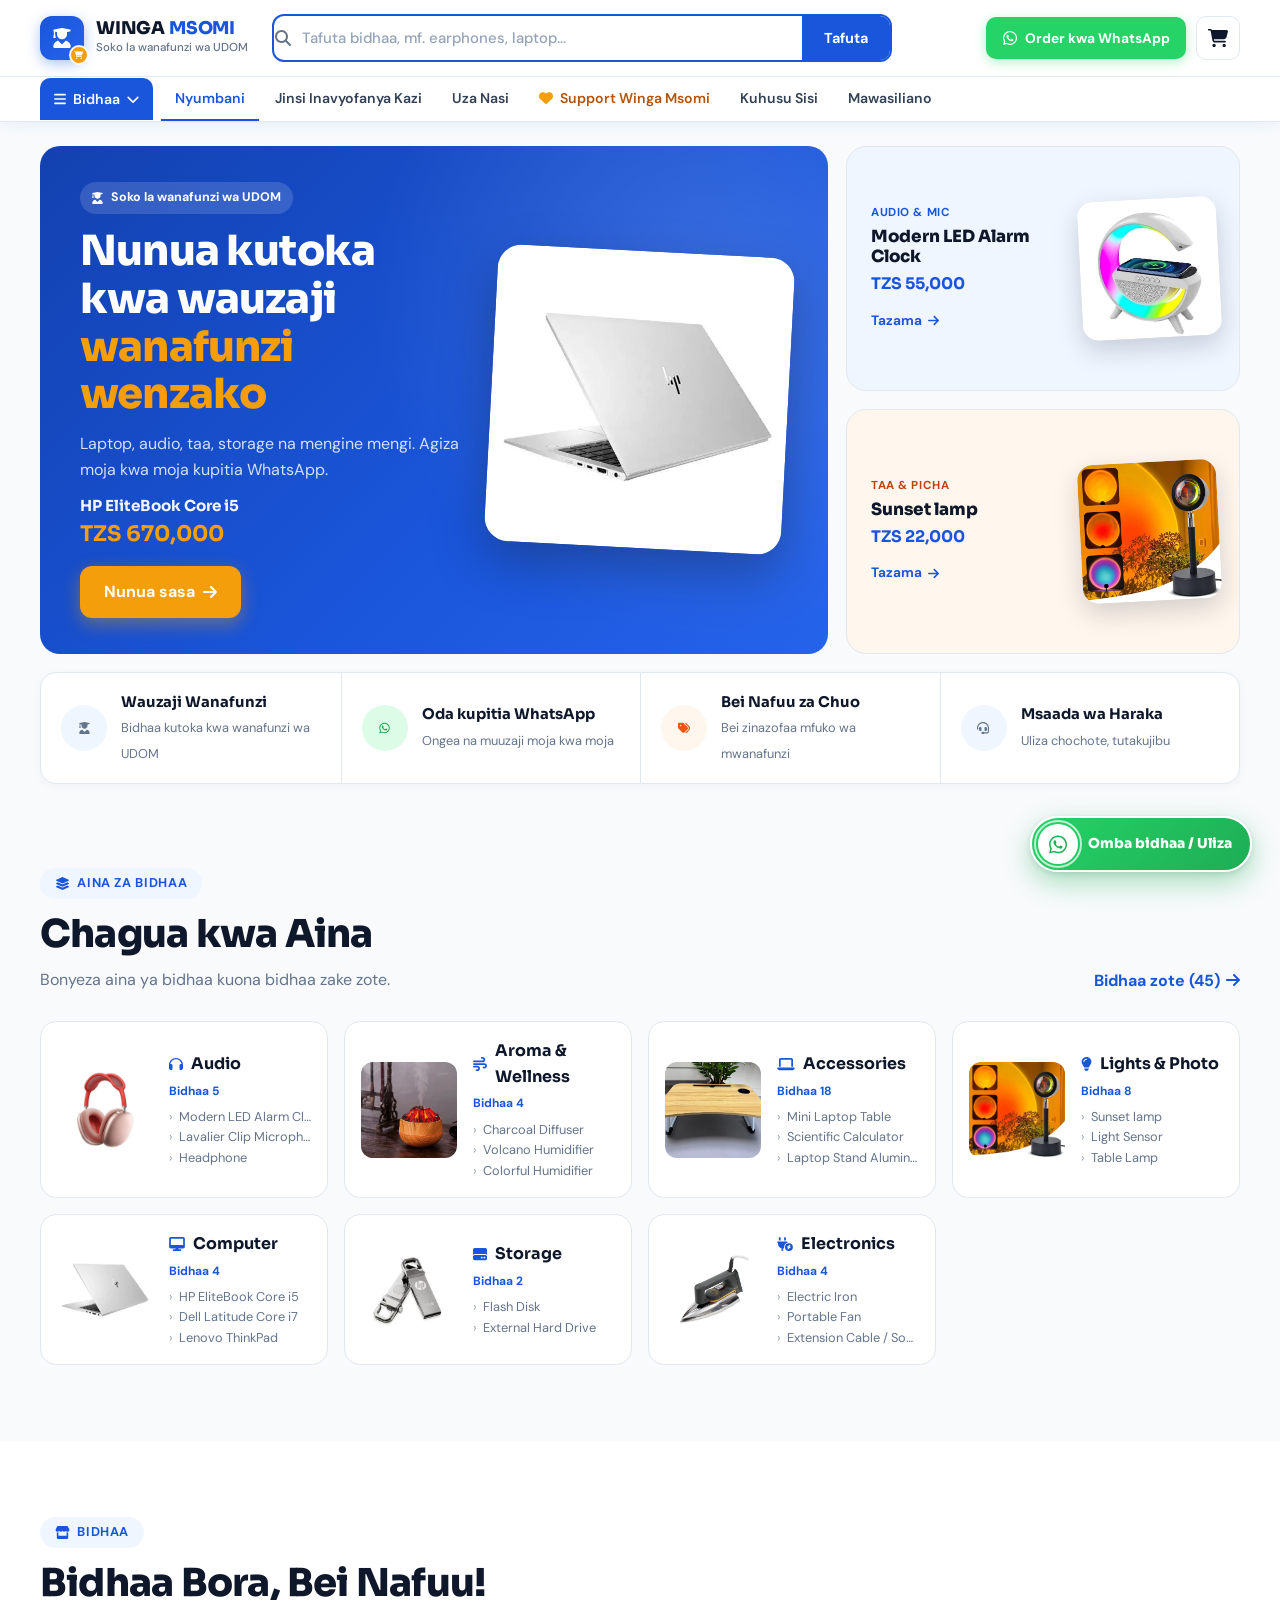
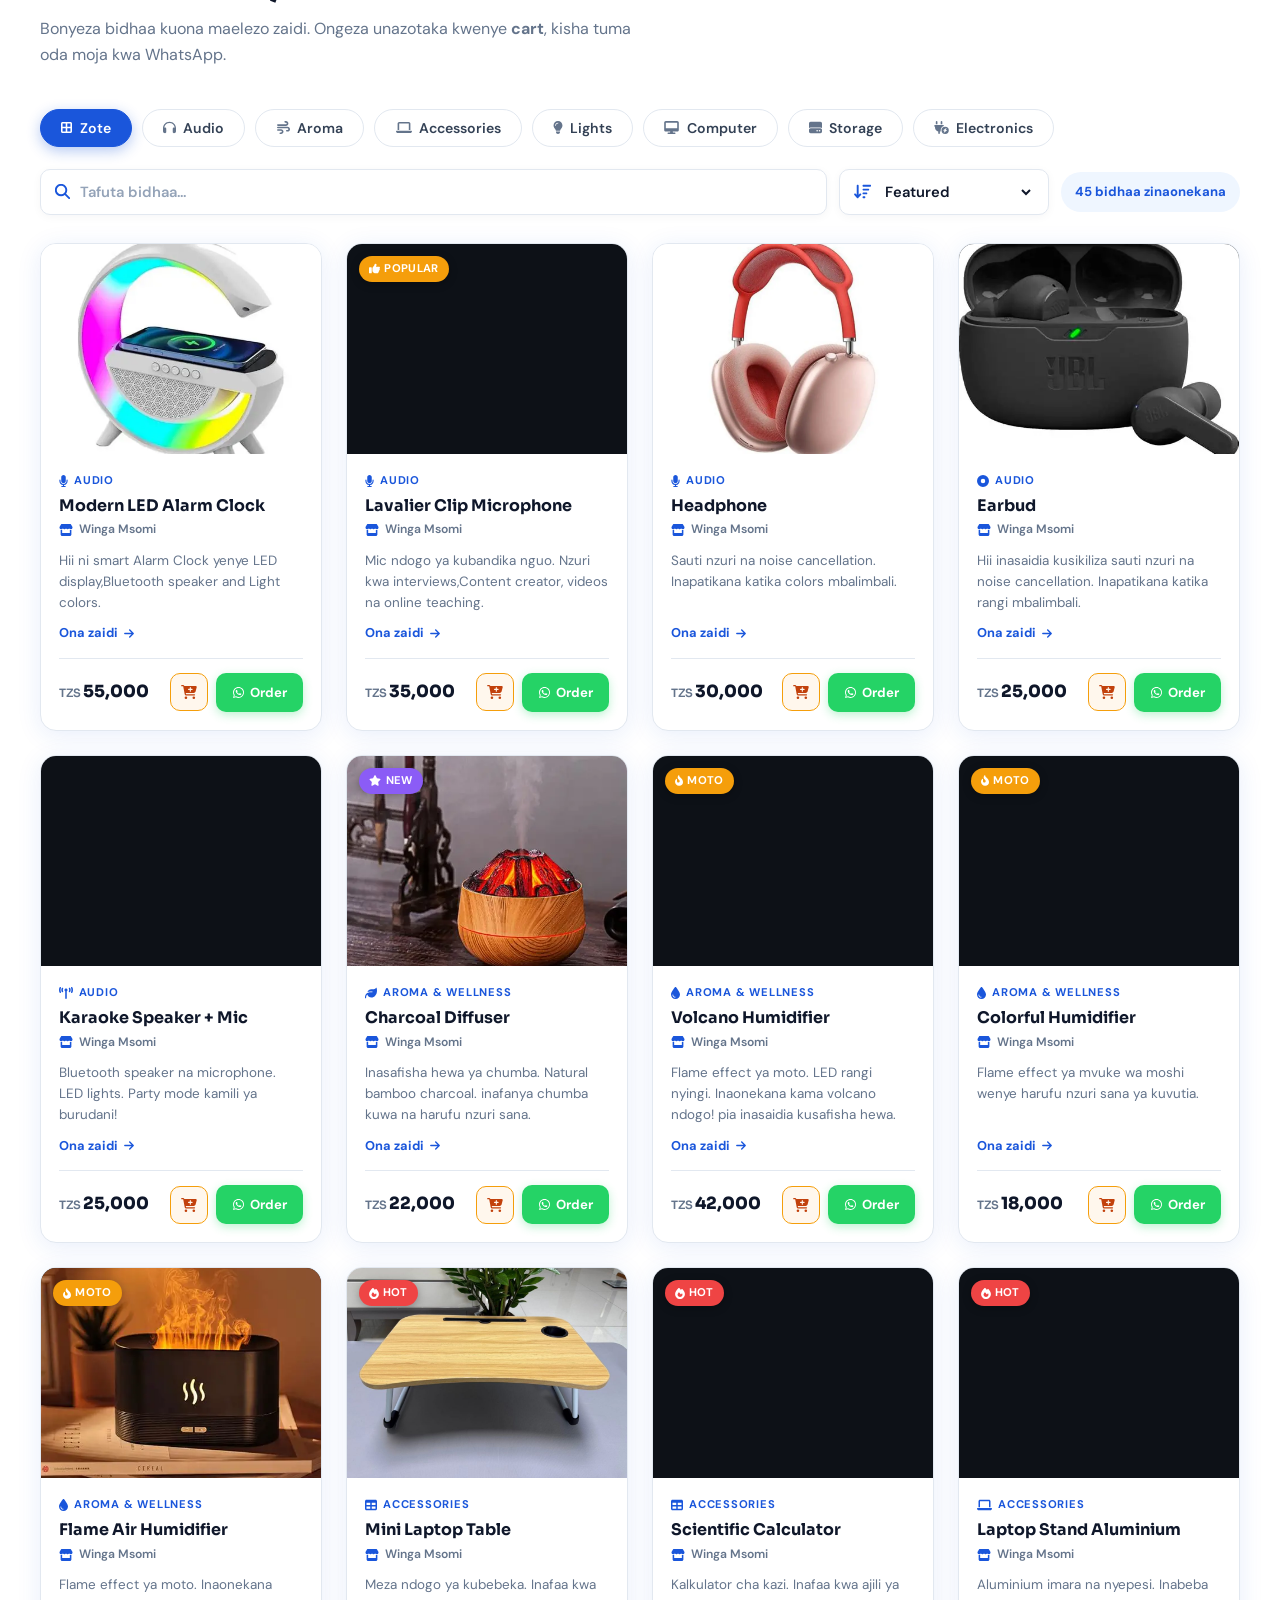
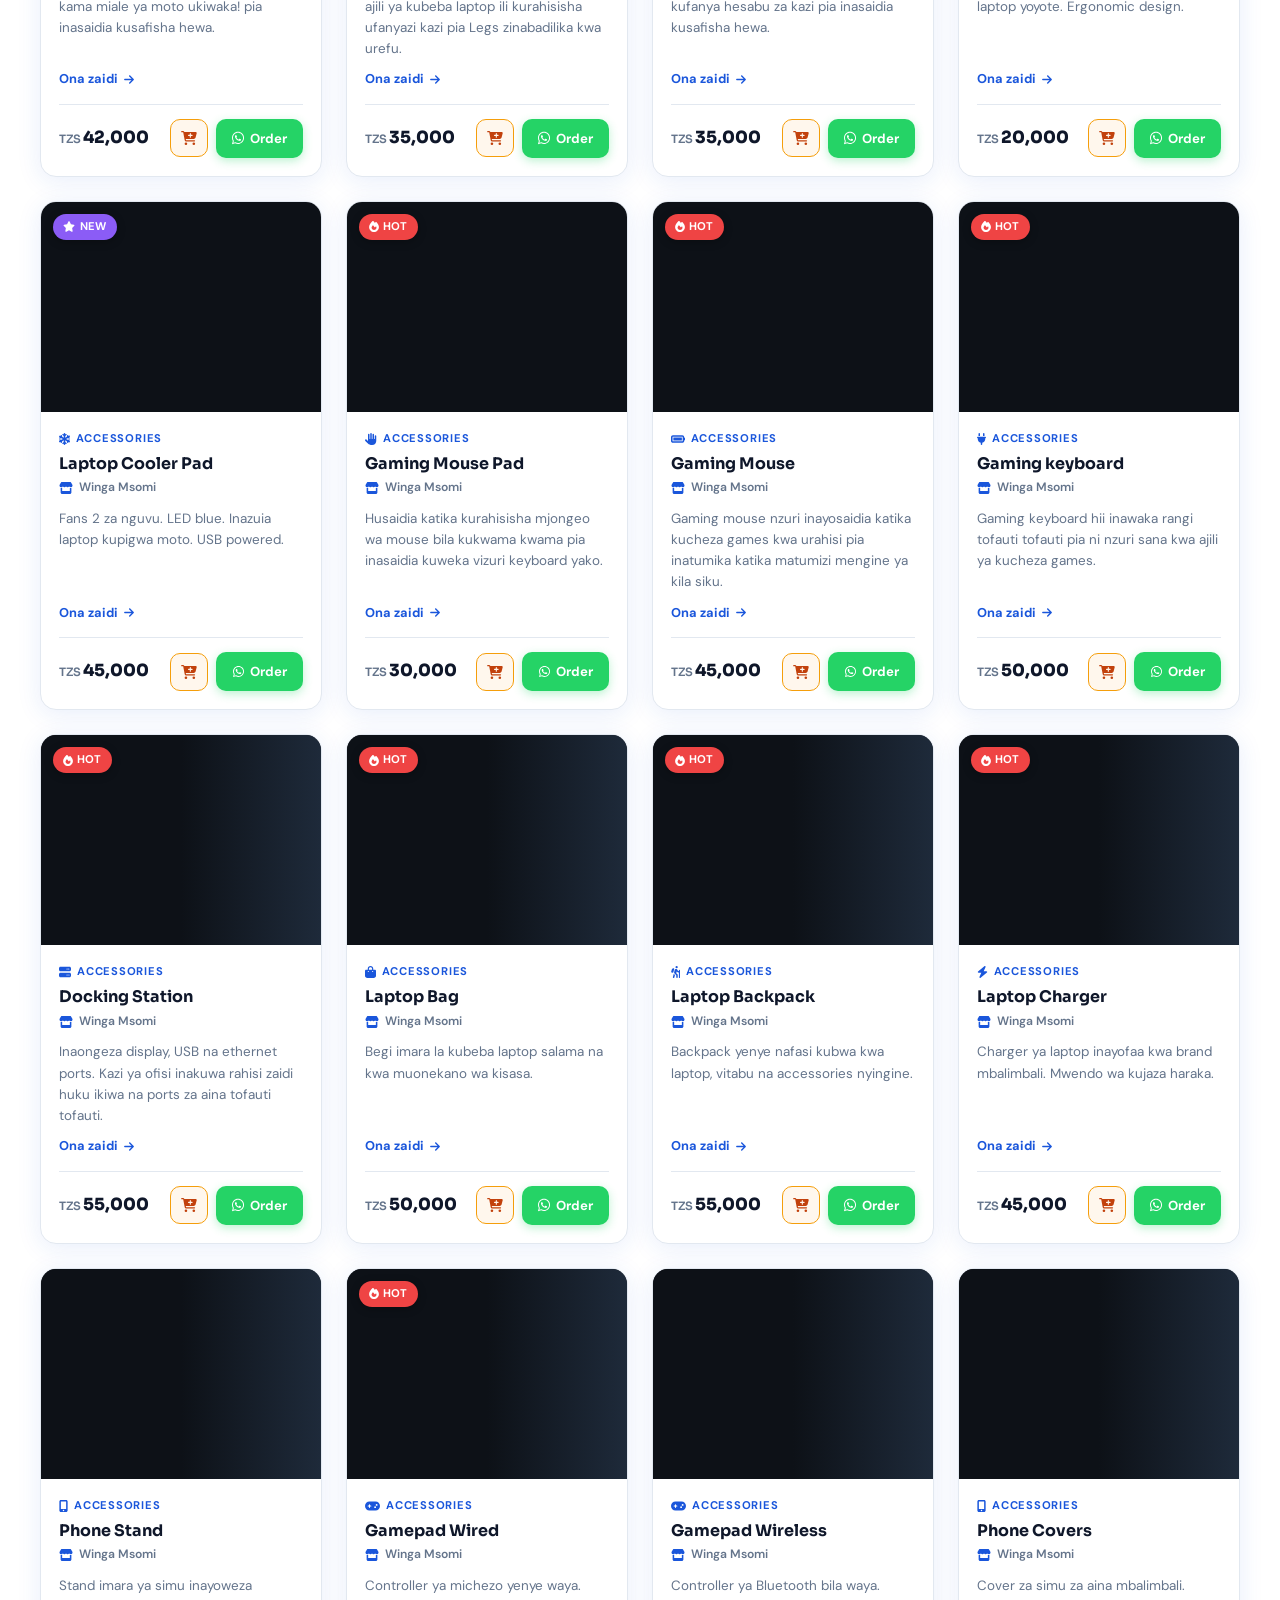
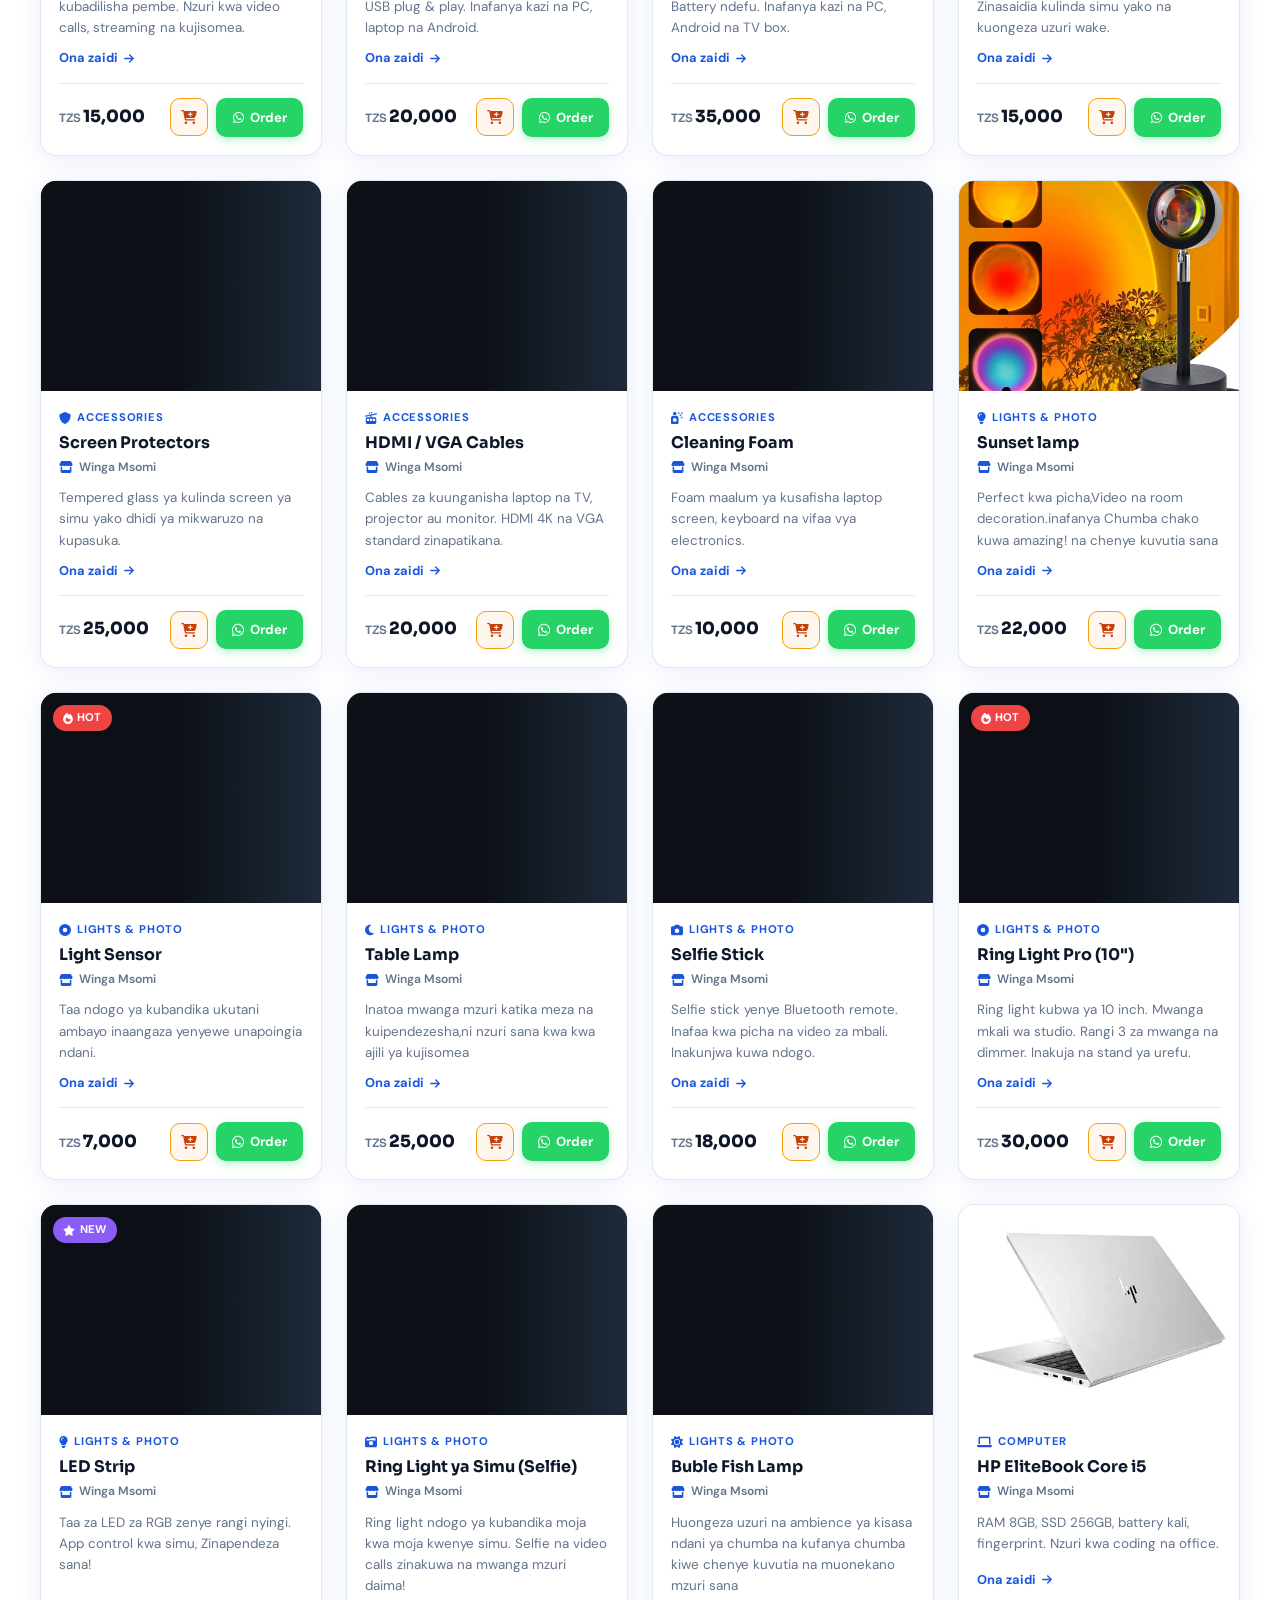
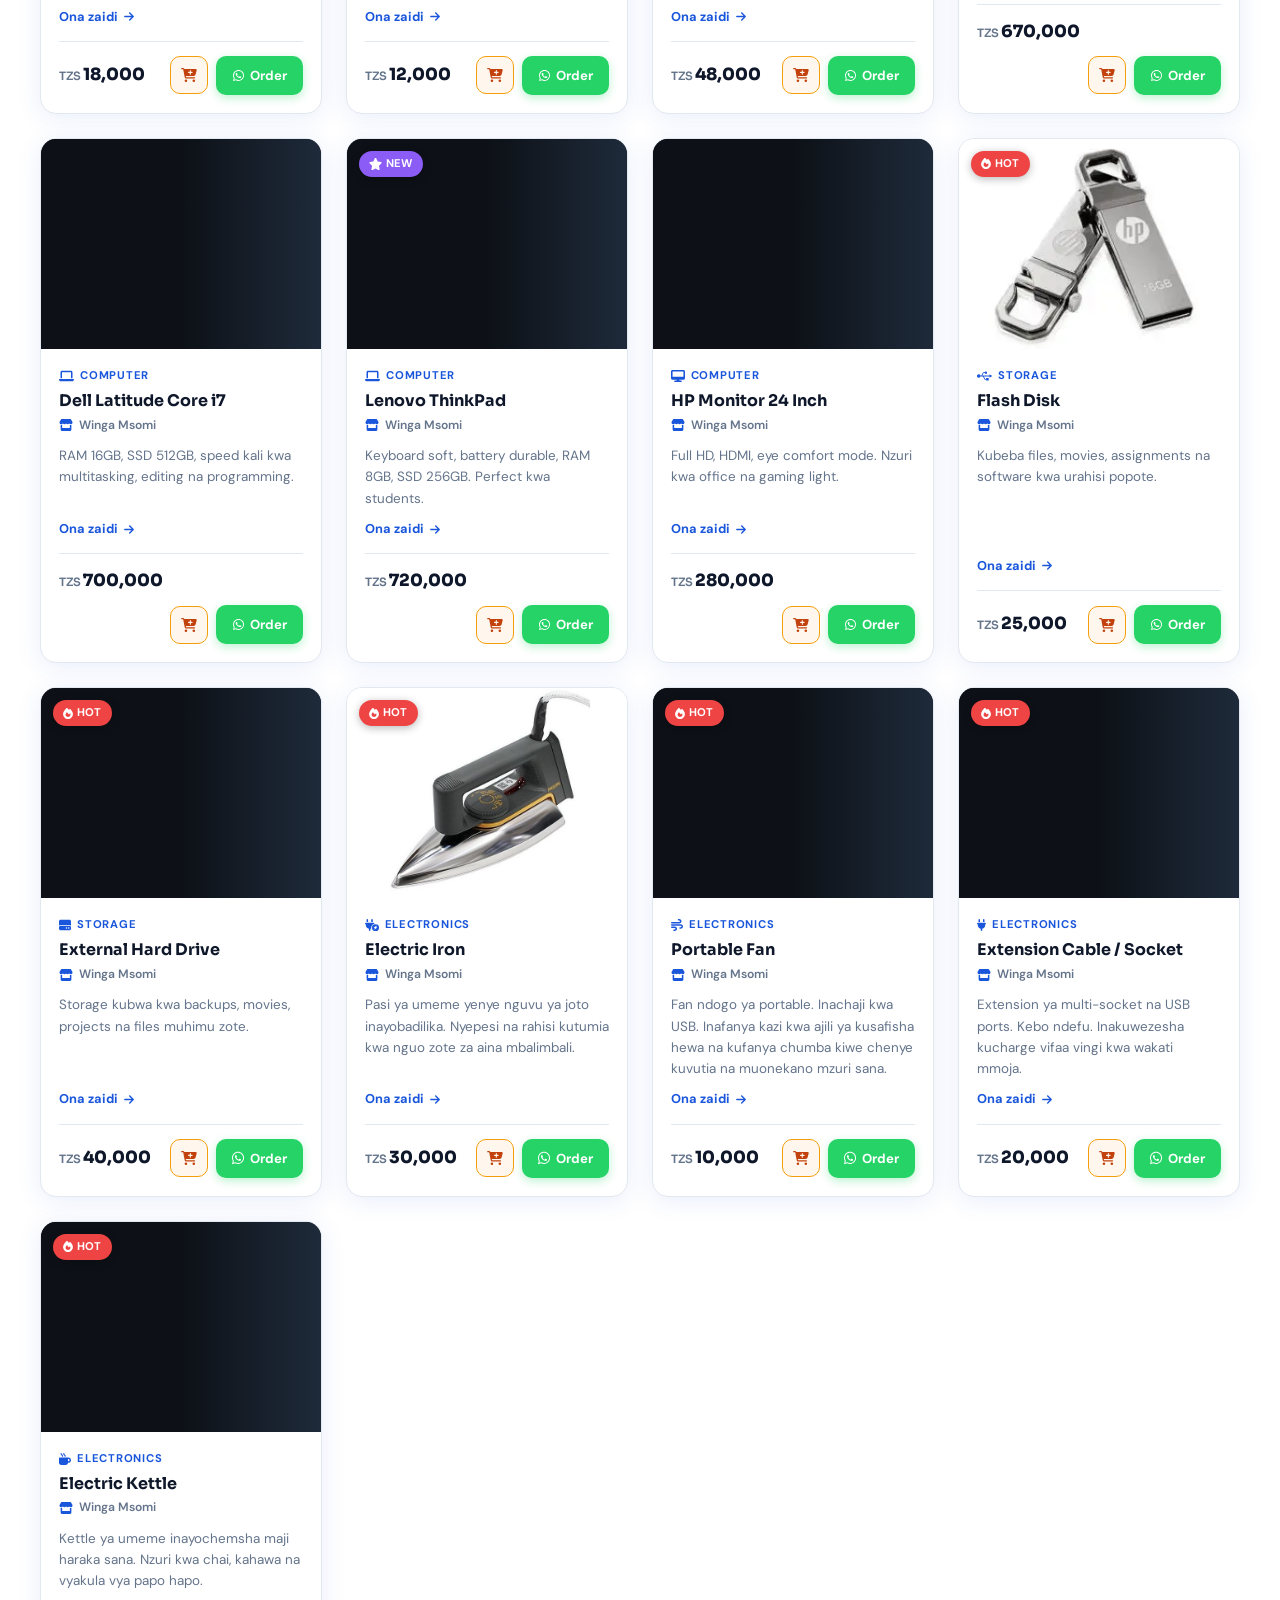
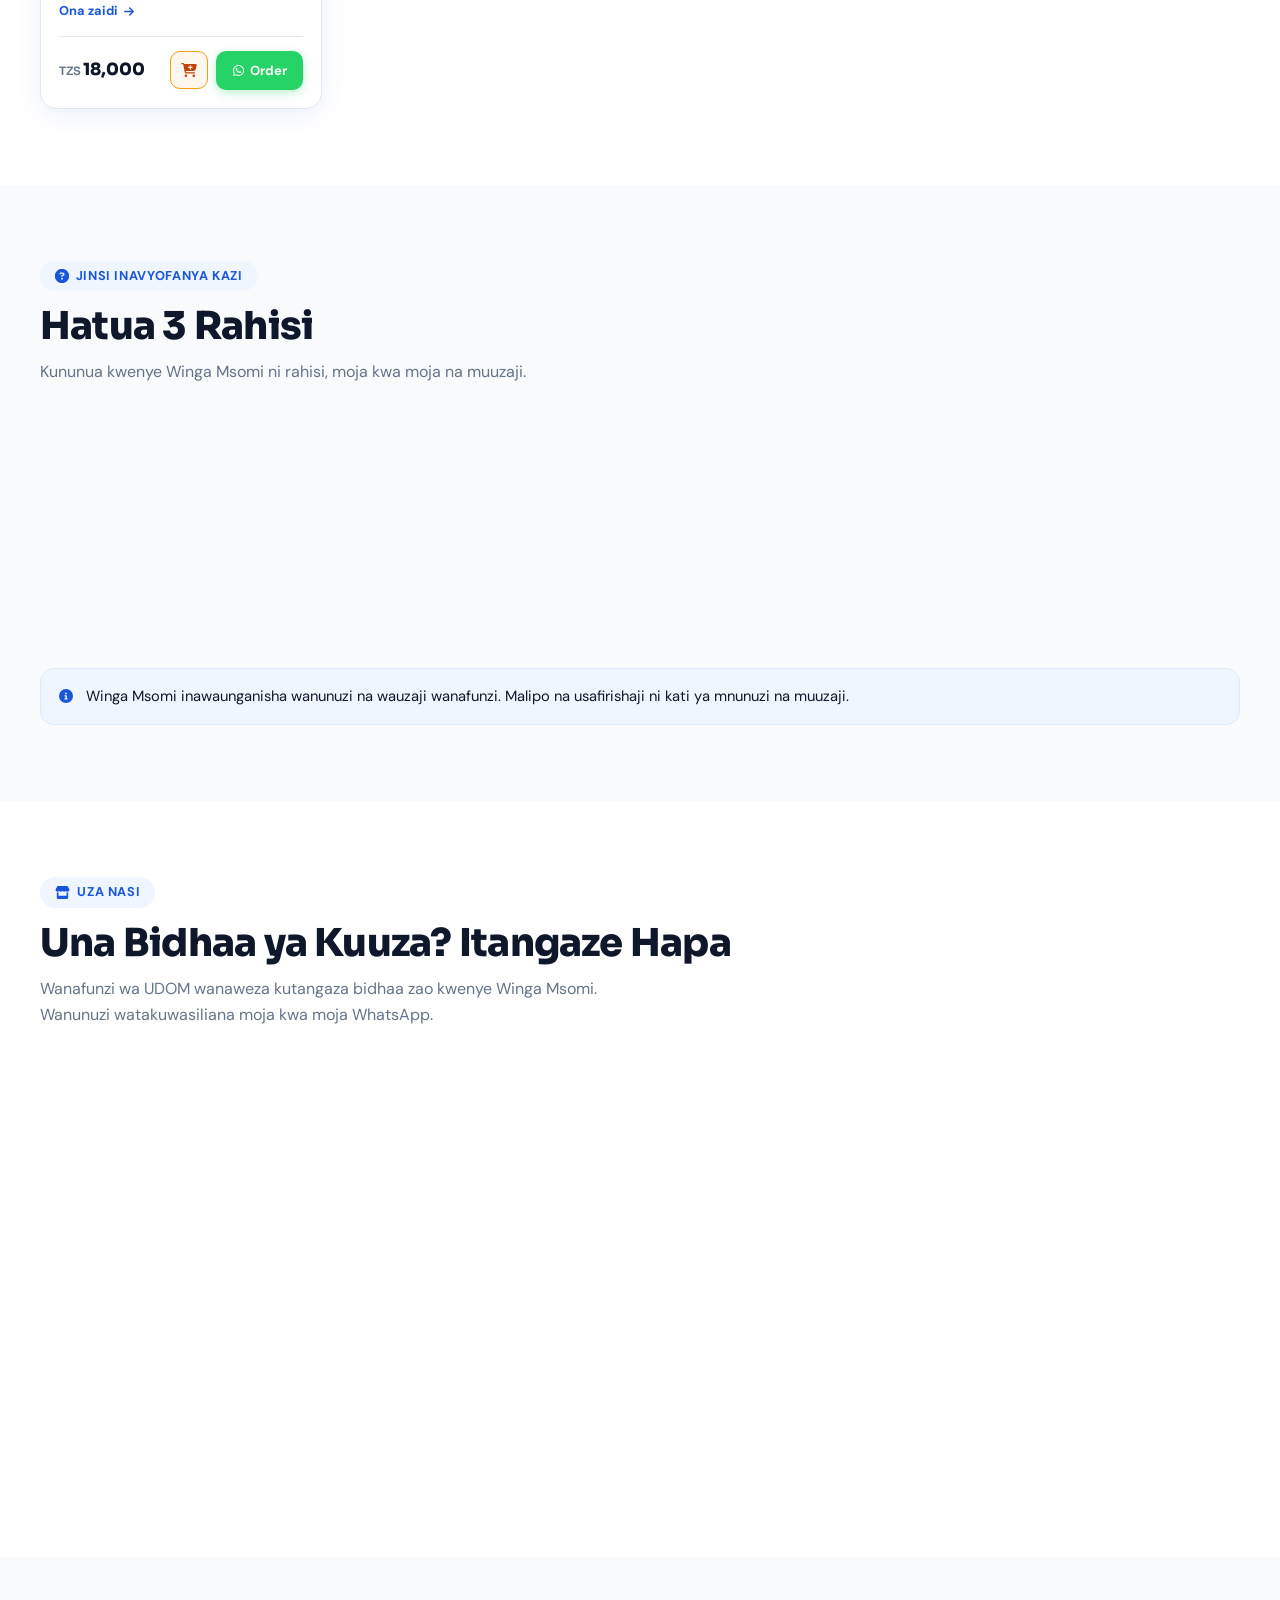
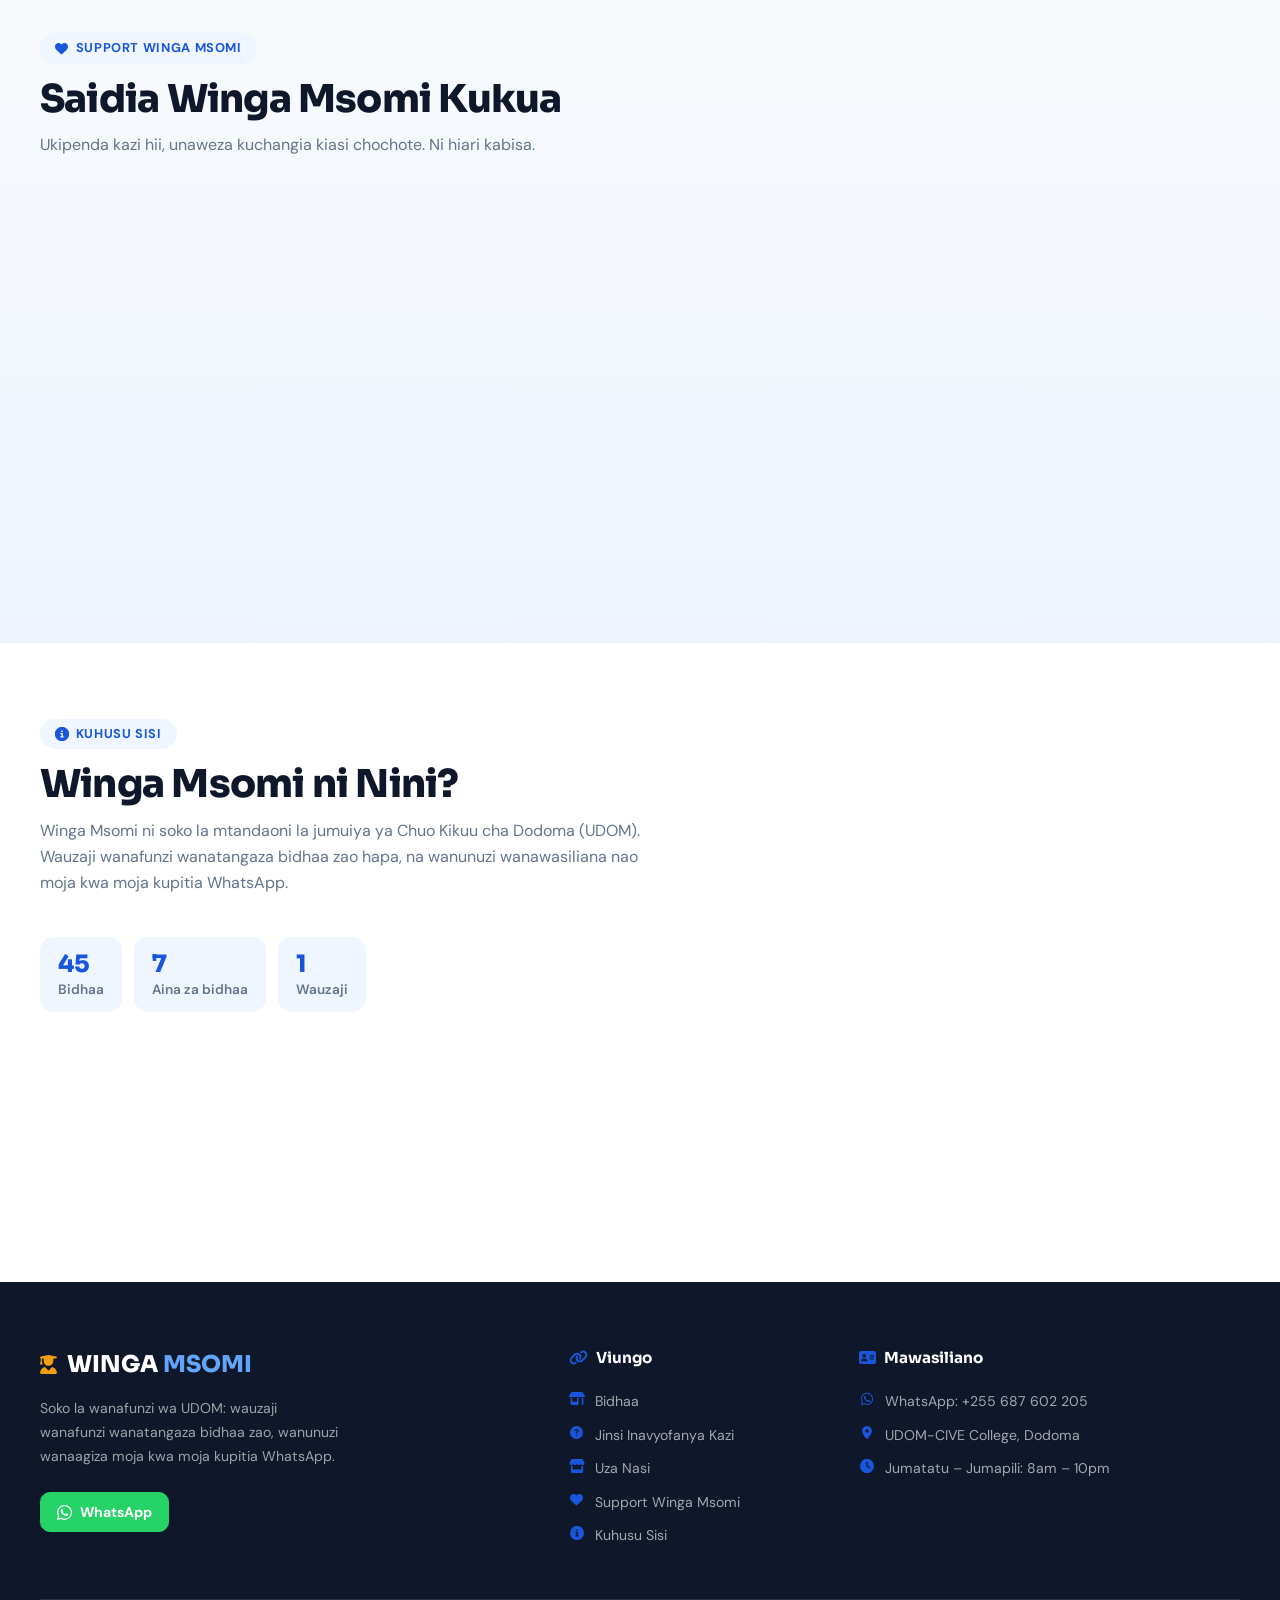
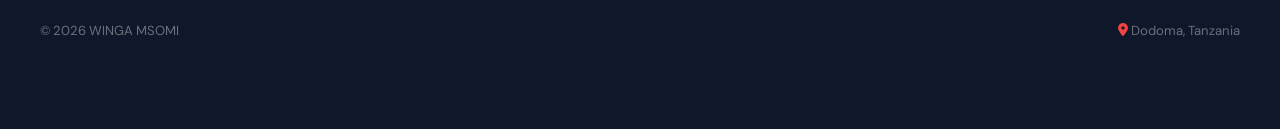
==== commit 58c25480: "Add Vercel Web Analytics to home and product pages Visitor and page-view counts in the Vercel dashbo" ====
--- a/index.html
+++ b/index.html
@@ -393,5 +393,7 @@
   <script src="js/store.js?v=20261109"></script>
   <script src="js/header.js?v=20261109"></script>
   <script src="js/main.js?v=20261109"></script>
+  <!-- Vercel Web Analytics (no cookies; same-origin, allowed by the CSP) -->
+  <script defer src="/_vercel/insights/script.js"></script>
 </body>
 </html>
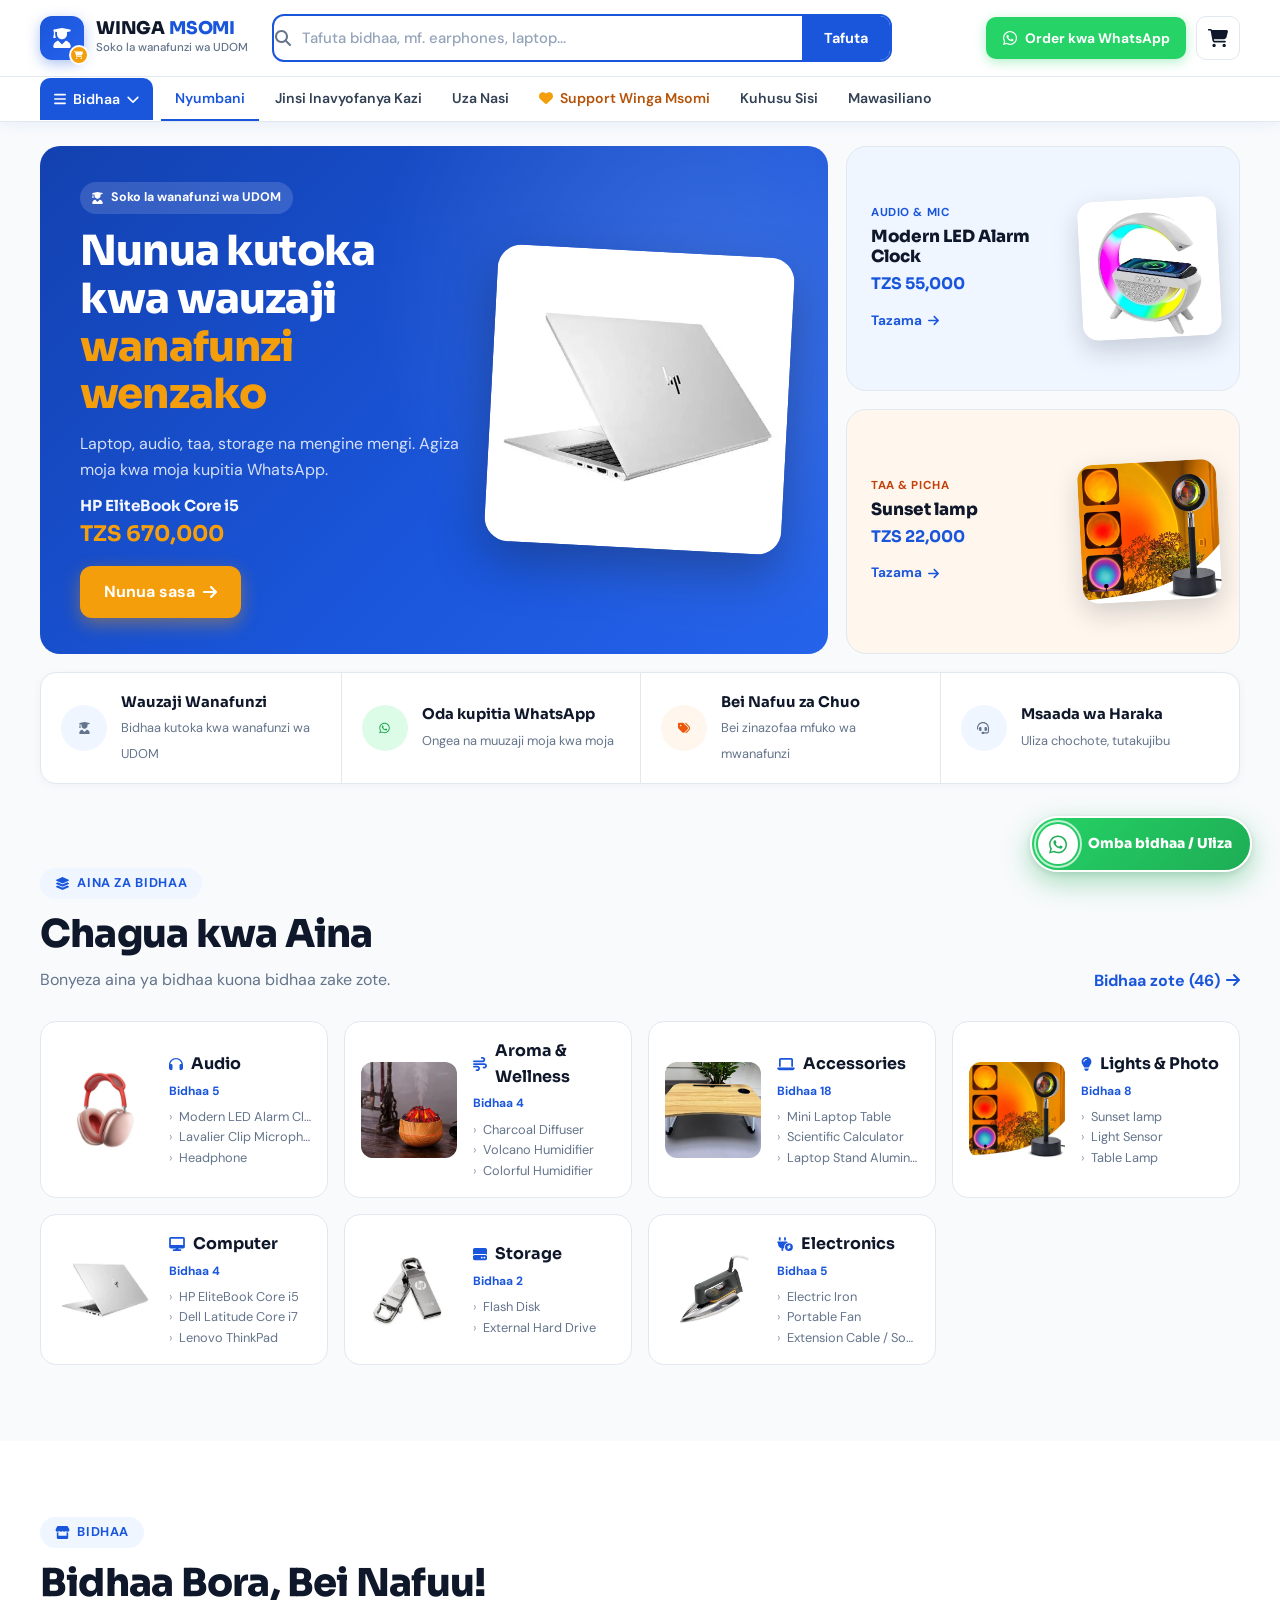
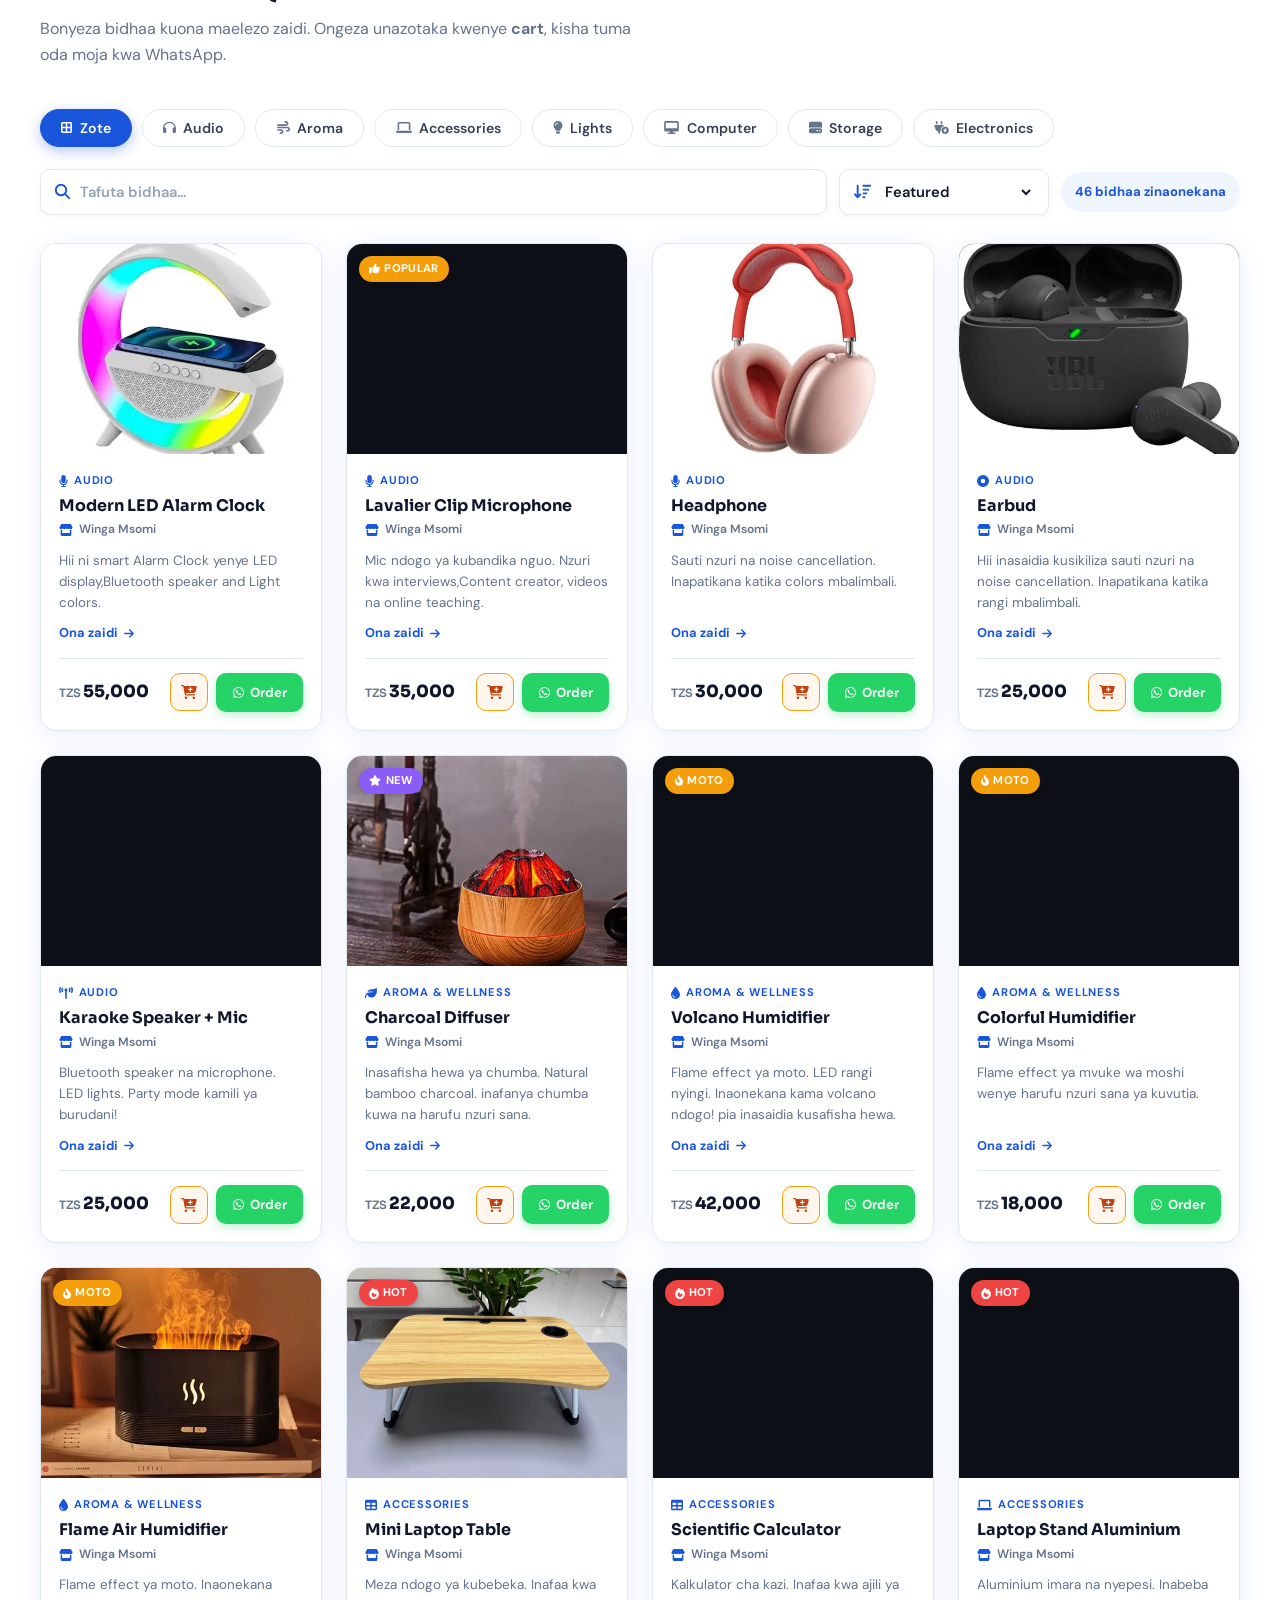
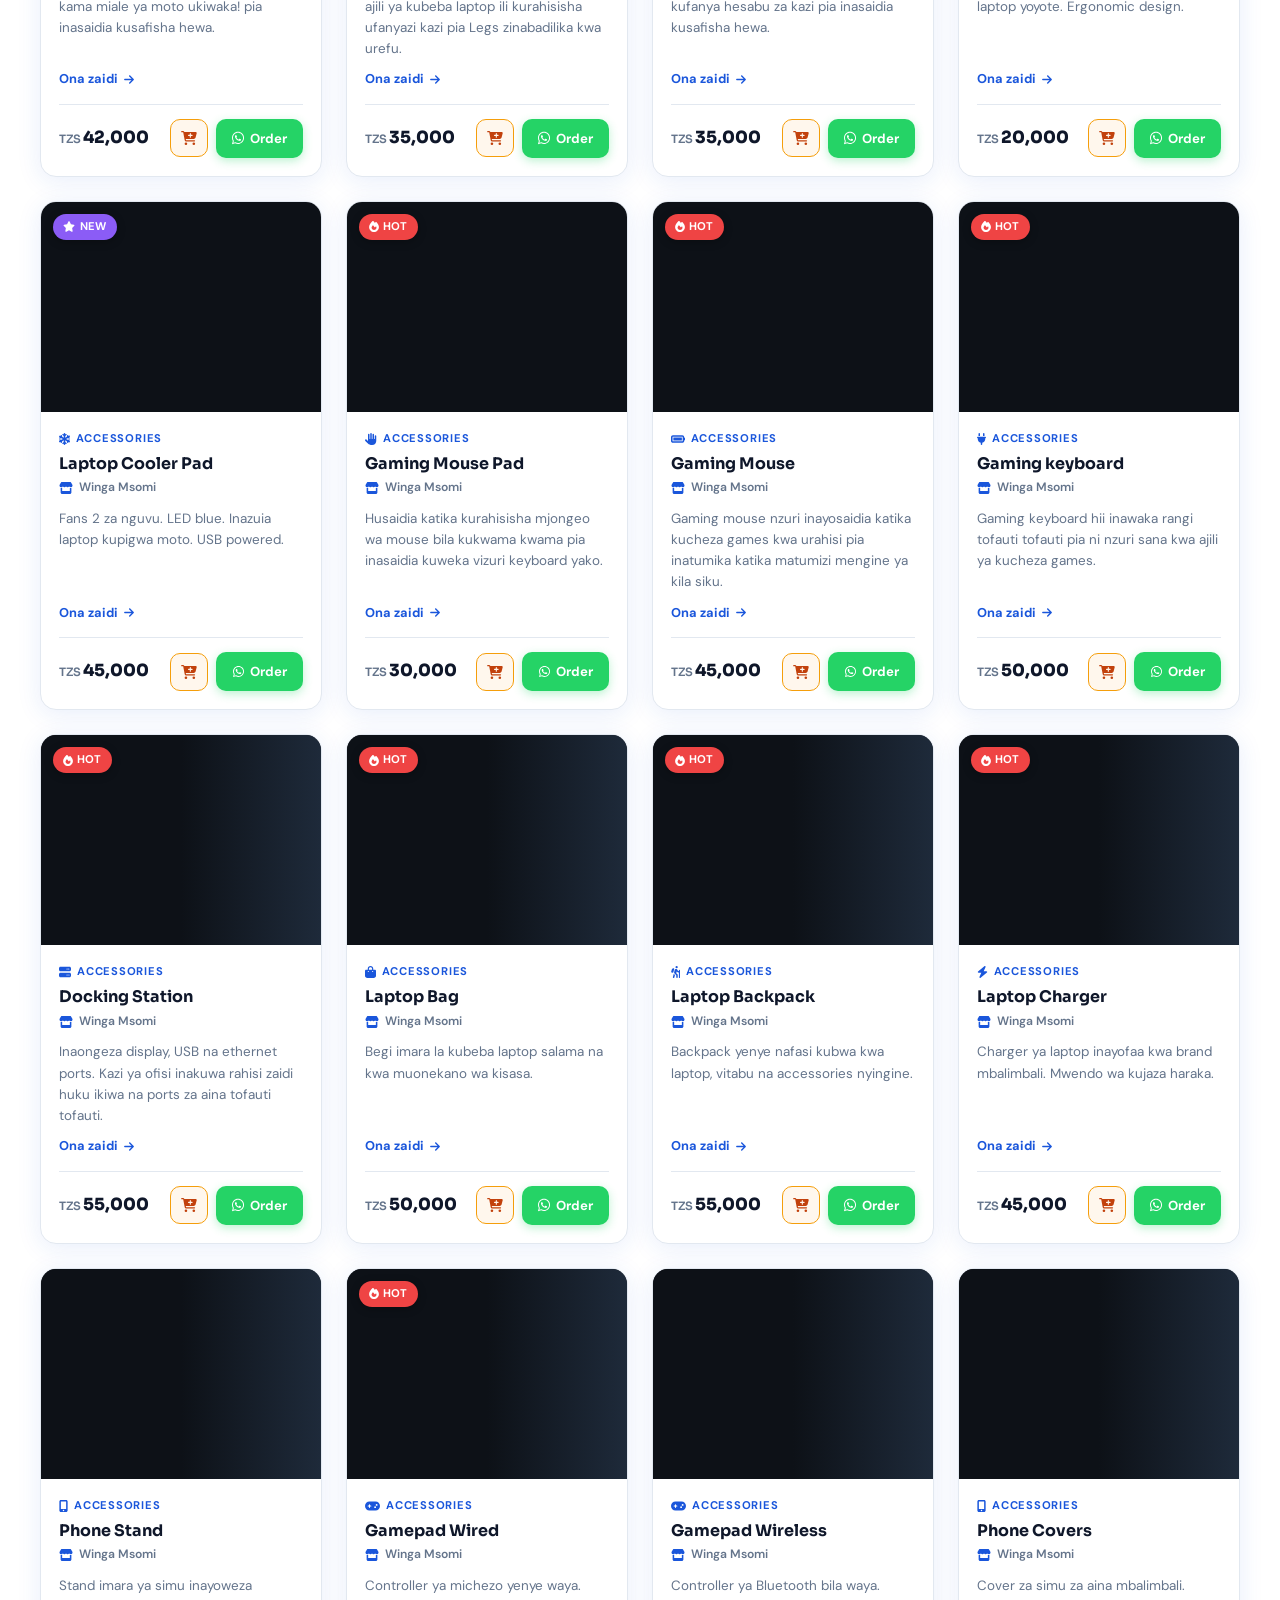
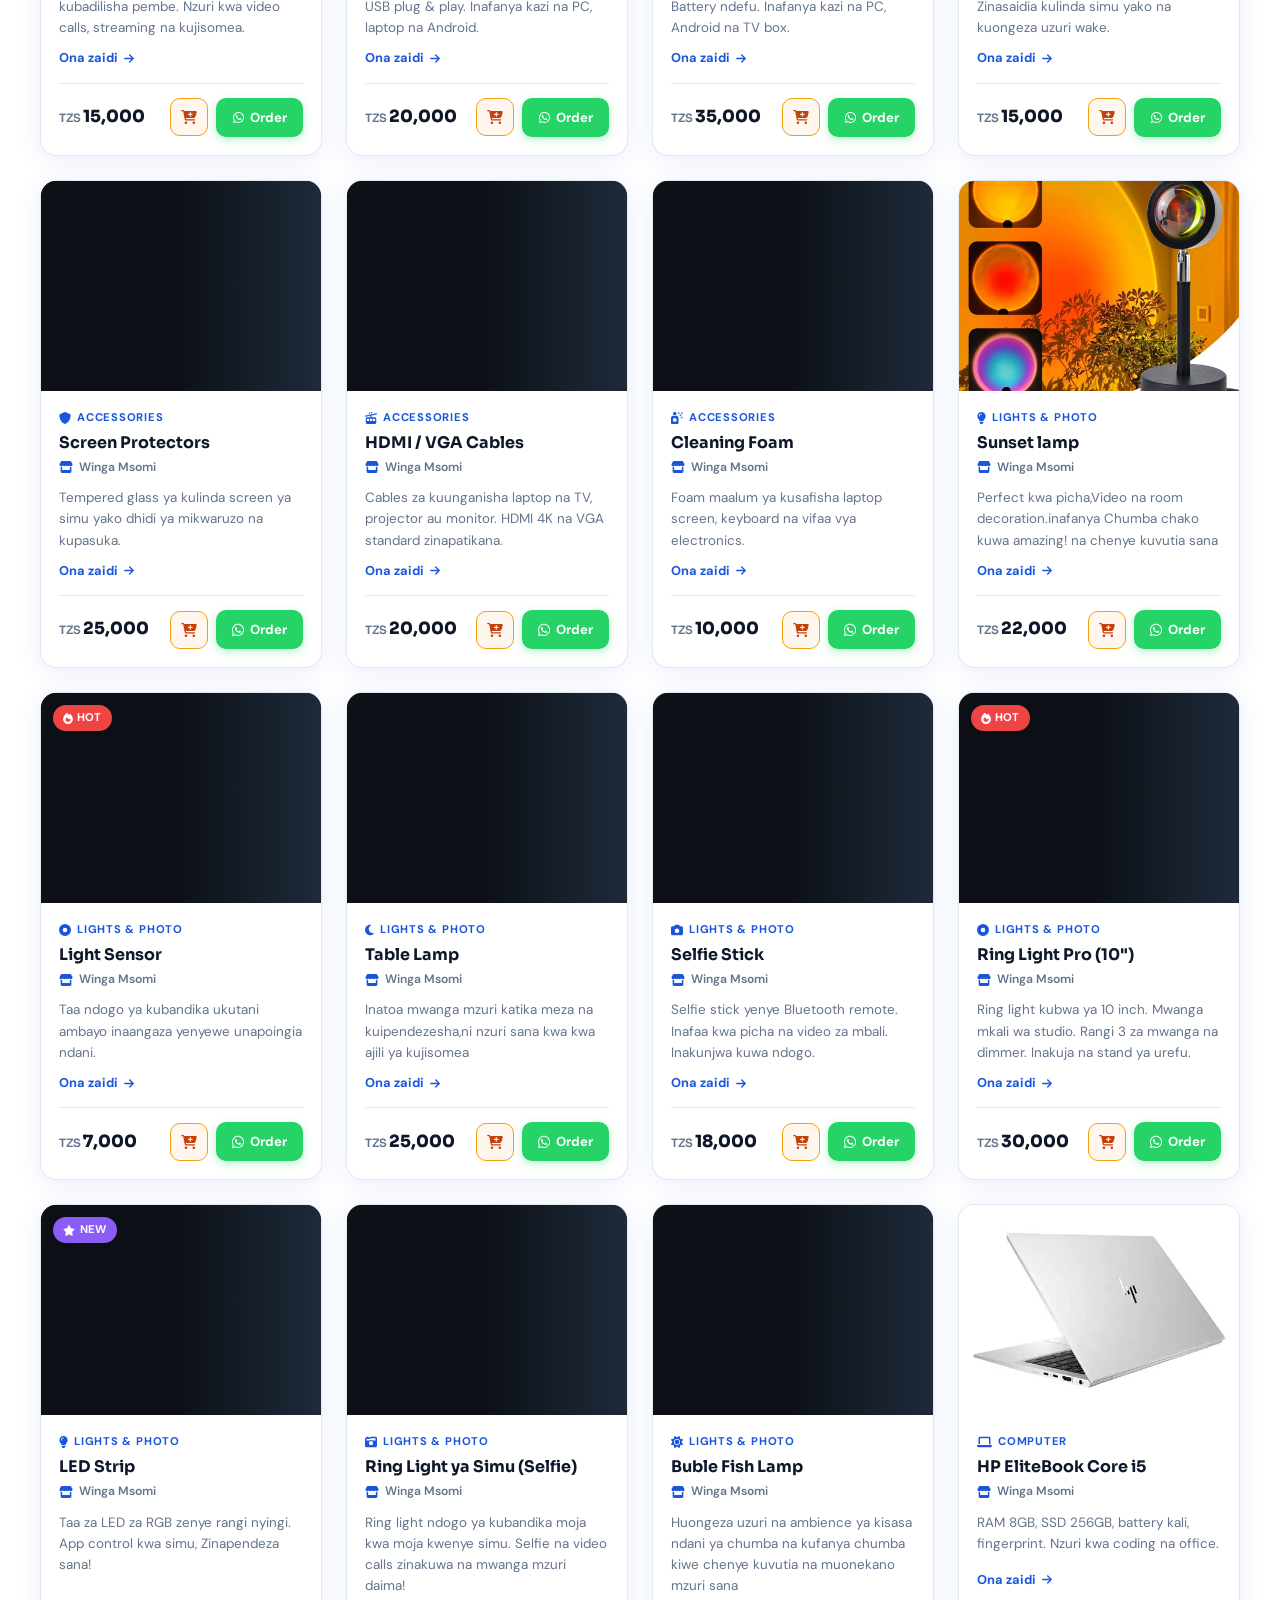
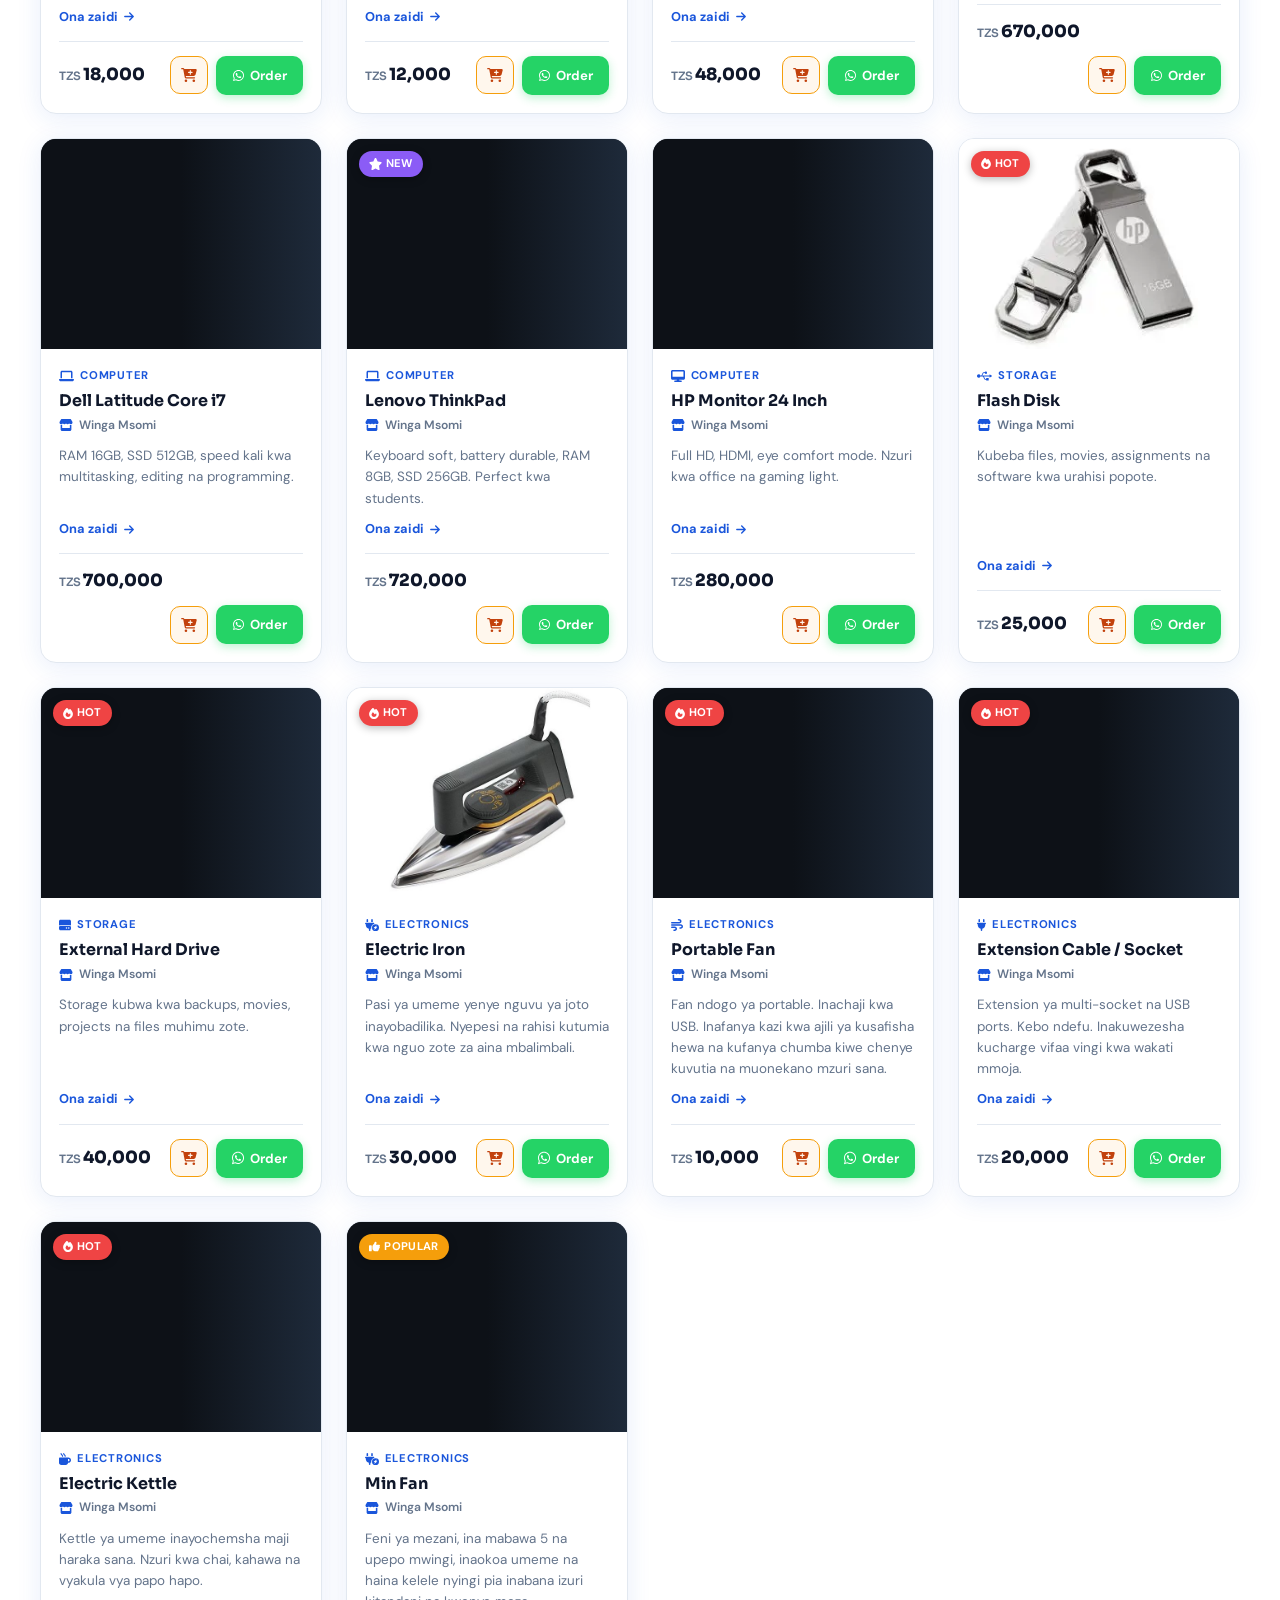
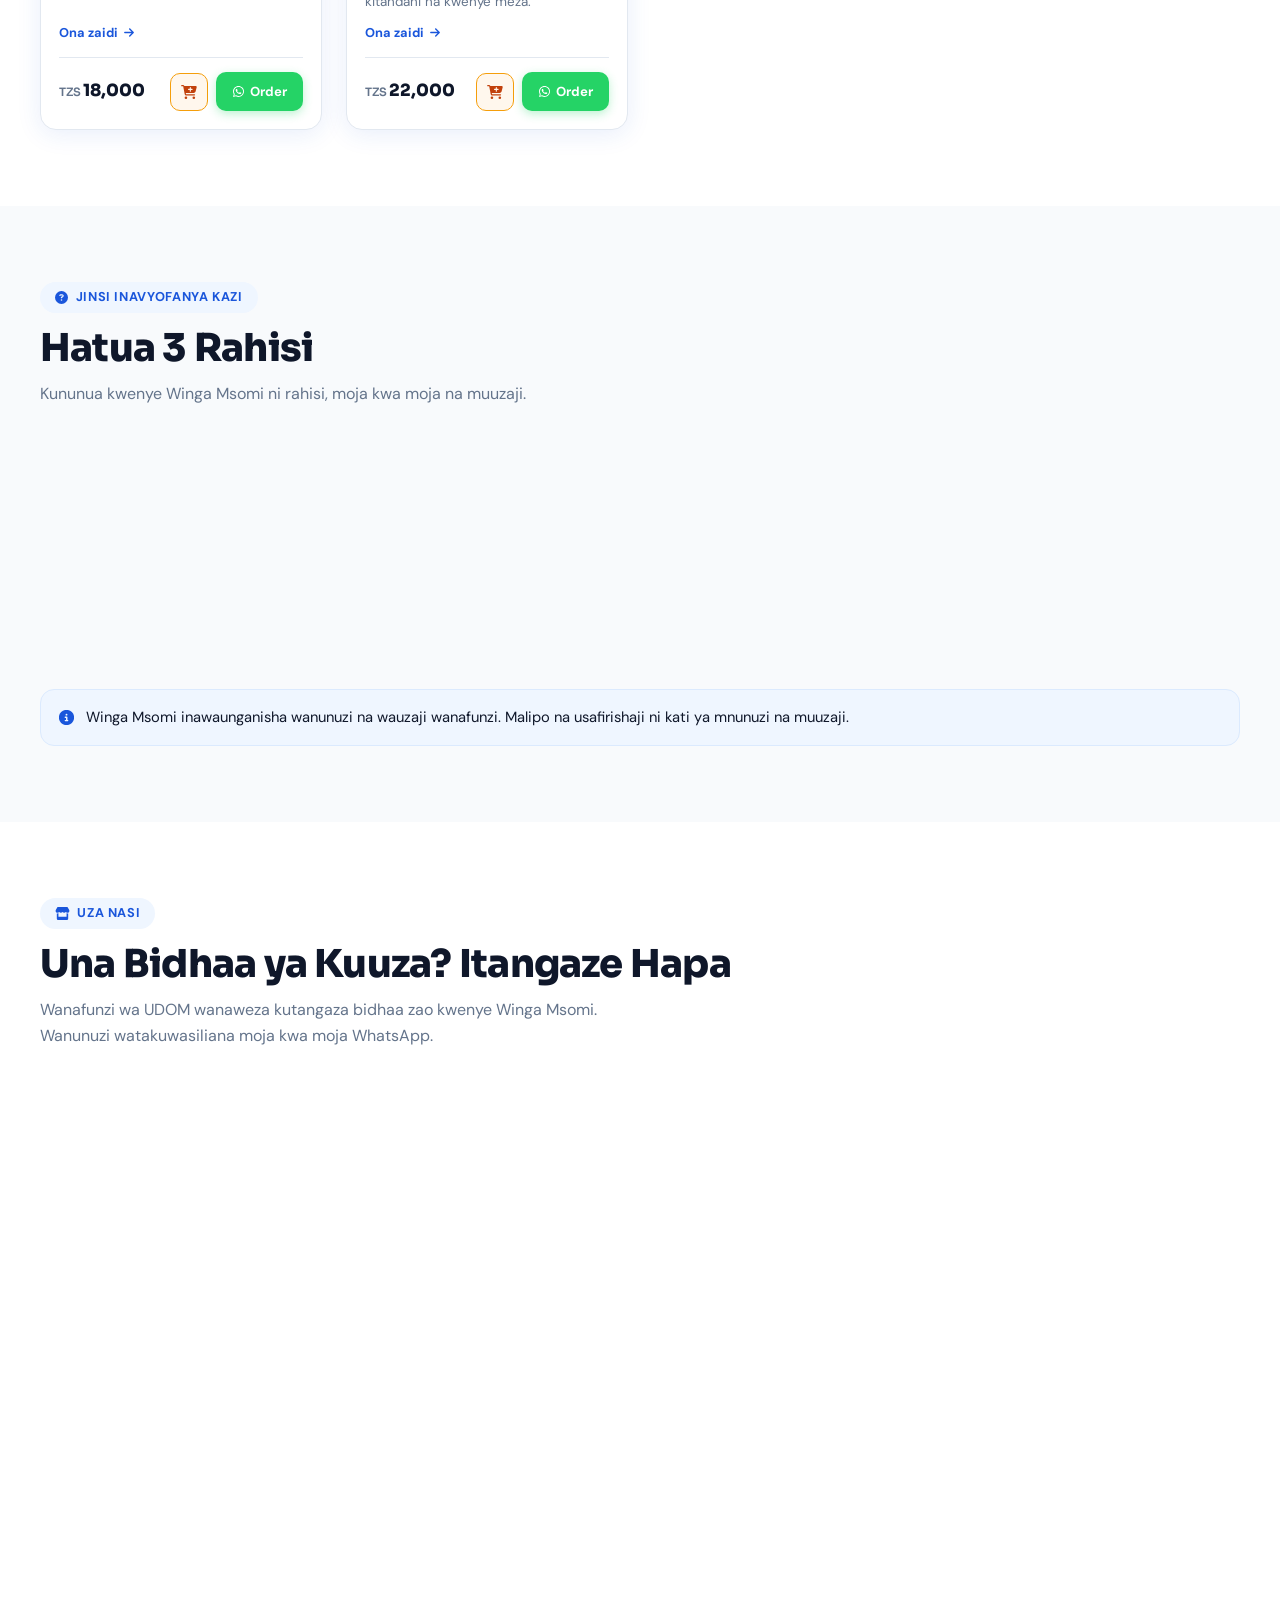
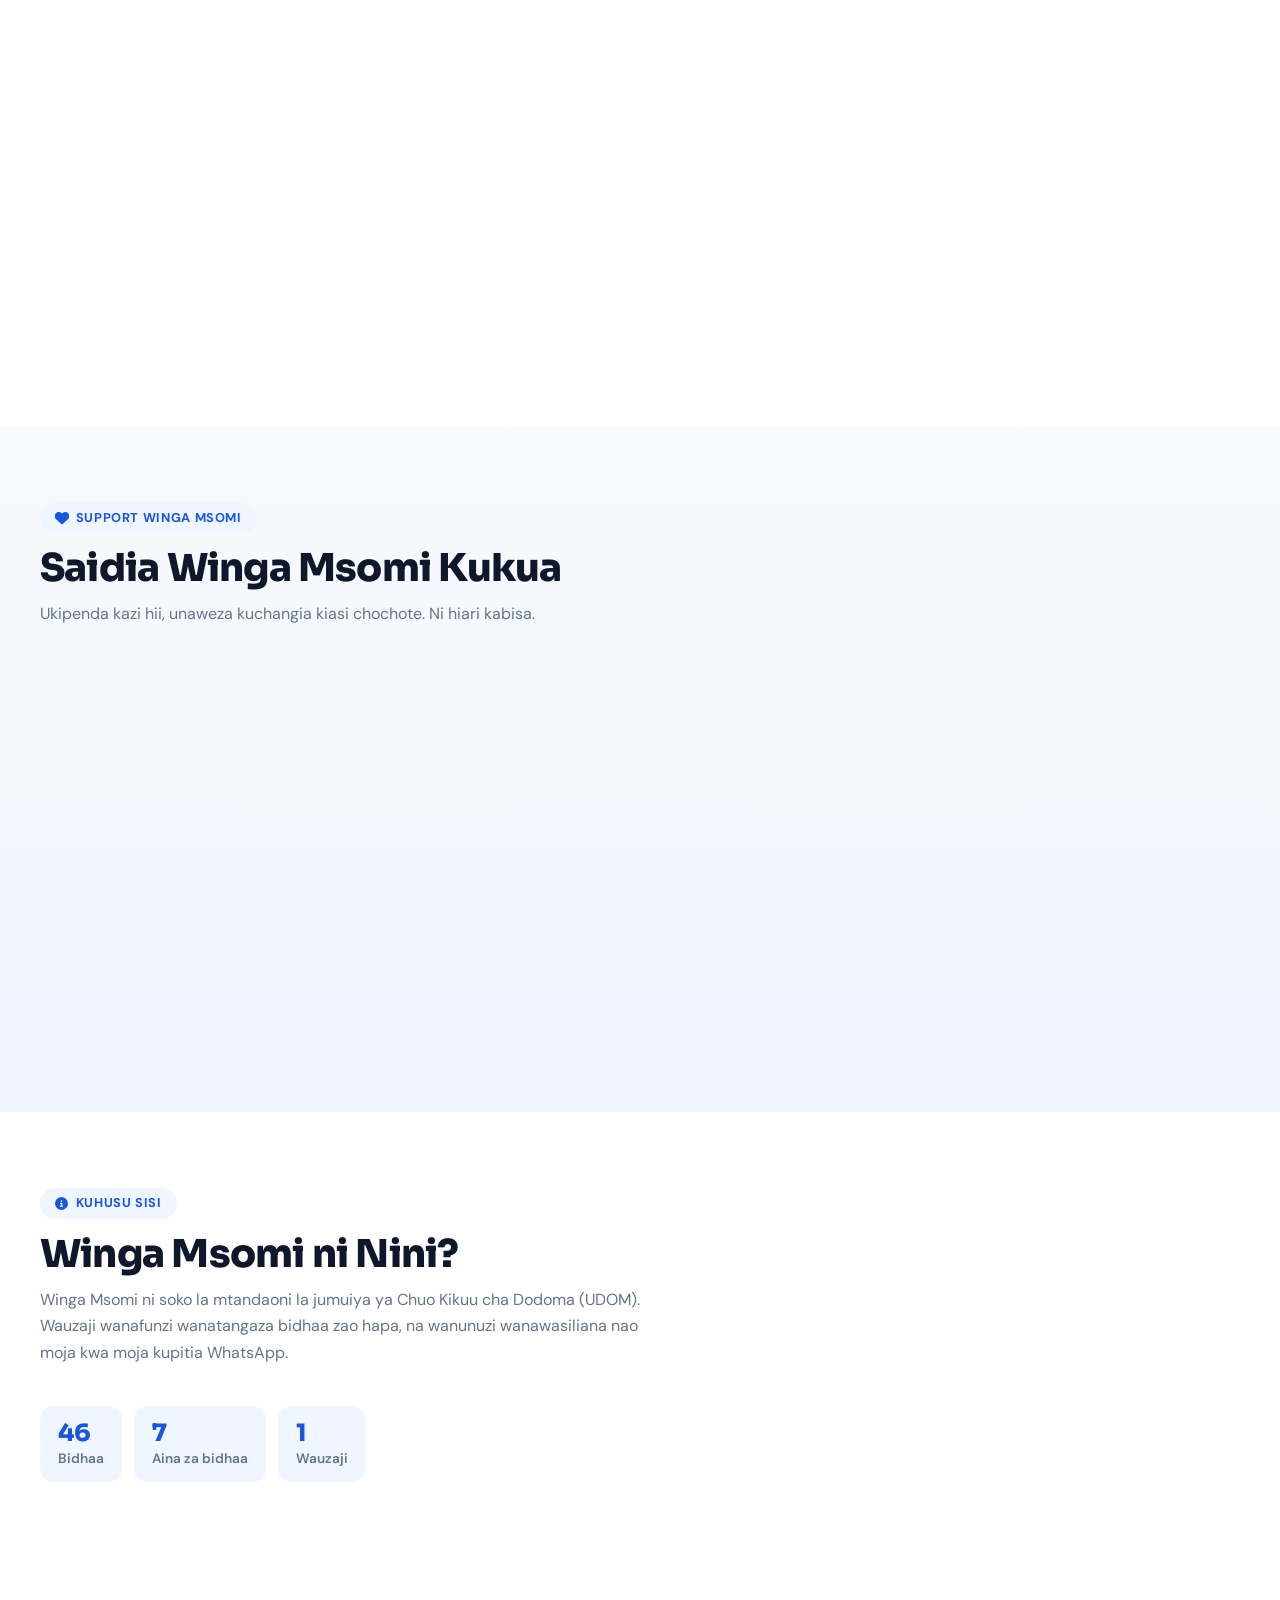
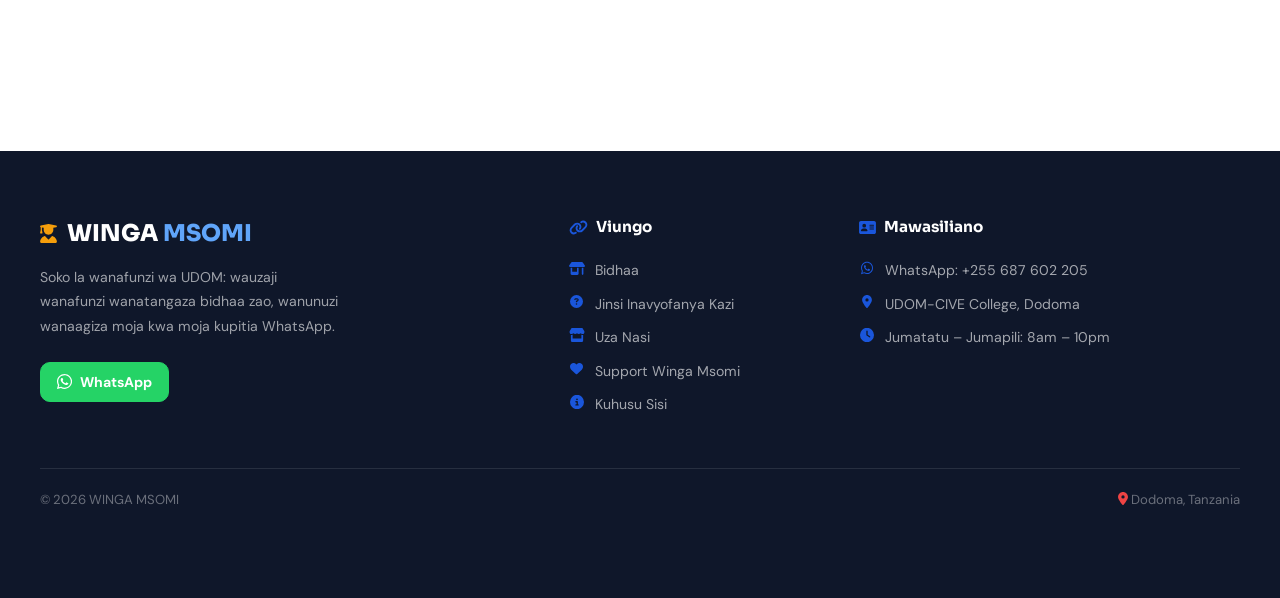
==== commit b1070720: "Uza Nasi: fomu ya muuzaji + hesabu mibofyo ya WhatsApp kwenye analytics Co-Authored-By: Claude Opus " ====
--- a/index.html
+++ b/index.html
@@ -249,10 +249,20 @@
               <li><i class="fa-solid fa-check" aria-hidden="true"></i> Mnunuzi ataruhusiwa kukagua bidhaa kabla ya kulipa.</li>
               <li><i class="fa-solid fa-check" aria-hidden="true"></i> Utatujulisha bidhaa ikiuzwa ili tuiondoe.</li>
             </ul>
-            <a href="#" data-wa="sell" class="btn-big-wa" target="_blank" rel="noopener">
-              <i class="fa-brands fa-whatsapp" aria-hidden="true"></i> Tuma bidhaa yako WhatsApp
-            </a>
-            <p class="small-note">Ujumbe ulioandaliwa utafunguka WhatsApp. Jaza taarifa zako kisha tuma picha.</p>
+            <form id="sellForm" class="sell-form" novalidate>
+              <h3><i class="fa-solid fa-address-card" aria-hidden="true"></i> Jisajili kama muuzaji</h3>
+              <div class="sf-grid">
+                <label>Jina lako<input name="jina" required maxlength="60" autocomplete="name" placeholder="mf. Asha Juma"></label>
+                <label>Chuo / Hostel<input name="mahali" required maxlength="60" placeholder="mf. CIVE, Block 4"></label>
+                <label class="sf-wide">Bidhaa<input name="bidhaa" required maxlength="80" placeholder="mf. Rechargeable desk lamp"></label>
+                <label>Bei (TZS)<input name="bei" required inputmode="numeric" maxlength="10" placeholder="mf. 25000"></label>
+                <label>Hali<select name="hali"><option>Mpya</option><option>Imetumika</option></select></label>
+                <label class="sf-wide">Maelezo mafupi (si lazima)<textarea name="maelezo" rows="2" maxlength="300" placeholder="Rangi, ukubwa, sifa zake..."></textarea></label>
+              </div>
+              <p class="sf-err" id="sellErr" role="alert" hidden>Tafadhali jaza jina, mahali, bidhaa na bei.</p>
+              <button type="submit" class="btn-big-wa"><i class="fa-brands fa-whatsapp" aria-hidden="true"></i> Tuma kupitia WhatsApp</button>
+            </form>
+            <p class="small-note">Taarifa zako zitafunguka WhatsApp tayari zimeandikwa. Kisha tuma picha 2–4 za bidhaa. <a href="#" data-wa="sell" target="_blank" rel="noopener">Au tuma bila fomu</a>.</p>
           </div>
         </div>
       </div>
@@ -393,7 +403,9 @@
   <script src="js/store.js?v=20261109"></script>
   <script src="js/header.js?v=20261109"></script>
   <script src="js/main.js?v=20261109"></script>
+  <script src="js/sell.js?v=20261123"></script>
   <!-- Vercel Web Analytics (no cookies; same-origin, allowed by the CSP) -->
+  <script src="js/analytics.js?v=20261123"></script>
   <script defer src="/_vercel/insights/script.js"></script>
 </body>
 </html>
--- a/css/style.css
+++ b/css/style.css
@@ -1438,3 +1438,19 @@
 .hb .hb-label { margin: 0 0 4px; font-size: .72rem; font-weight: 800; letter-spacing: .05em; text-transform: uppercase; color: var(--blue); }
 .hb-small.tone-orange .hb-label { color: #c2410c; }
 .hb-small h2 { font-size: 1.05rem; }
+
+/* ── Uza Nasi seller form ── */
+.sell-form { margin-top: 22px; padding-top: 18px; border-top: 1px dashed #fed7aa; }
+.sf-grid { display: grid; grid-template-columns: 1fr 1fr; gap: 12px; margin: 12px 0 14px; }
+.sf-grid label { display: flex; flex-direction: column; gap: 6px; font-size: .82rem; font-weight: 600; color: var(--mid); }
+.sf-grid label span { font-weight: 400; color: var(--muted); }
+.sf-grid .sf-wide { grid-column: 1 / -1; }
+.sf-grid input, .sf-grid select, .sf-grid textarea {
+  font: inherit; font-weight: 400; font-size: .95rem; color: var(--dark);
+  border: 1.5px solid var(--border); border-radius: var(--radius-sm); padding: 10px 12px; background: var(--white);
+}
+.sf-grid textarea { resize: vertical; }
+.sf-grid input:focus, .sf-grid select:focus, .sf-grid textarea:focus { outline: none; border-color: var(--blue); box-shadow: 0 0 0 3px var(--blue-soft); }
+.sell-form .btn-big-wa { width: 100%; border: 0; cursor: pointer; font: inherit; }
+.sf-err { color: #b91c1c; font-size: .85rem; margin: -4px 0 10px; }
+@media (max-width: 520px) { .sf-grid { grid-template-columns: 1fr; } }
